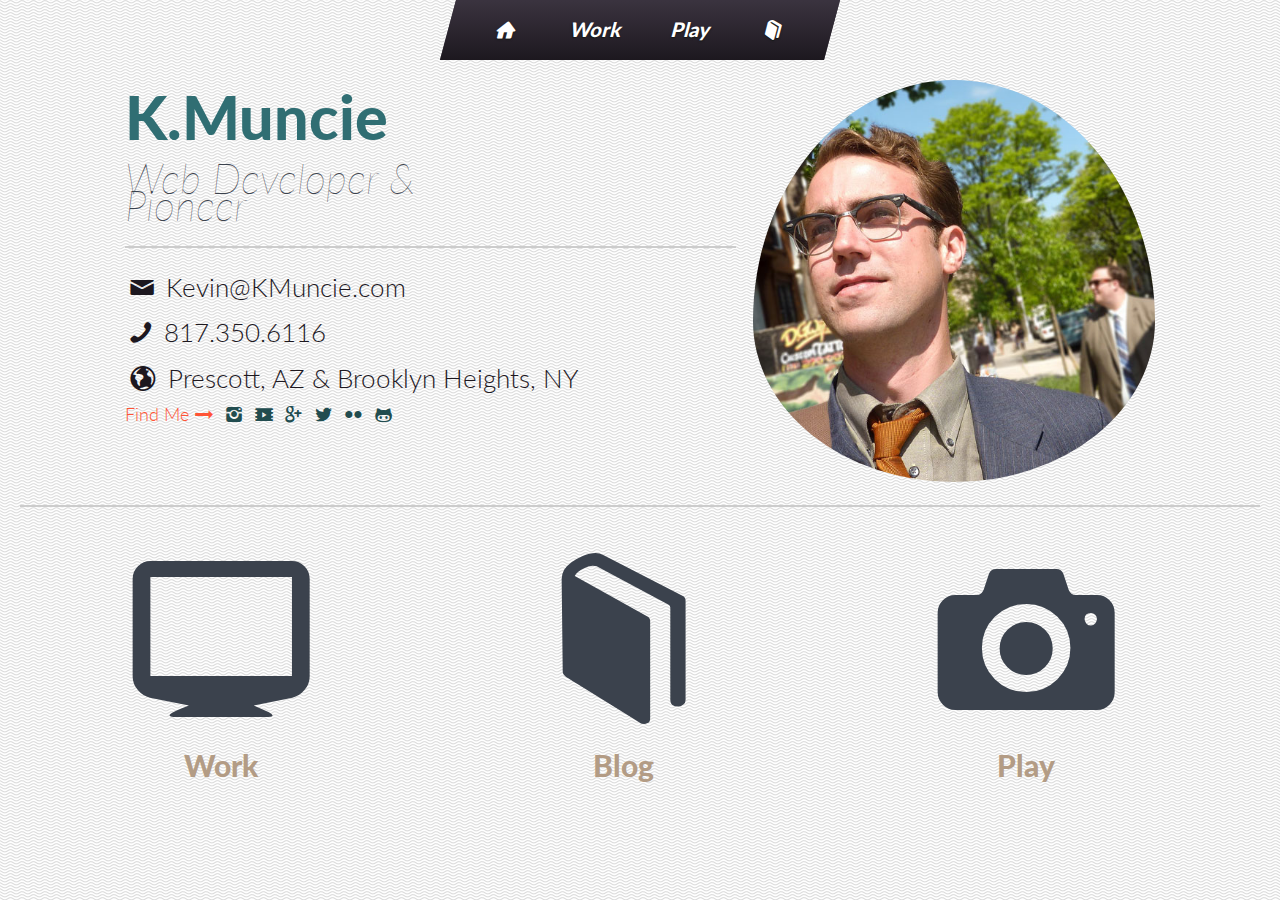
==== index.html @ b63c26c4 "Setting up repo" ====
<!doctype html>
<!-- paulirish.com/2008/conditional-stylesheets-vs-css-hacks-answer-neither/ -->
<!--[if lt IE 7]> <html class="no-js ie6 oldie" lang="en"> <![endif]-->
<!--[if IE 7]>    <html class="no-js ie7 oldie" lang="en"> <![endif]-->
<!--[if IE 8]>    <html class="no-js ie8 oldie" lang="en"> <![endif]-->
<!--[if IE 9]>    <html class="no-js ie9" lang="en"> <![endif]-->
<!-- Consider adding an manifest.appcache: h5bp.com/d/Offline -->
<!--[if gt IE 9]><!--> <html class="no-js" lang="en" itemscope itemtype="http://schema.org/Product"> <!--<![endif]-->
<head>
  <meta charset="UTF-8">

  <!-- Use the .htaccess and remove these lines to avoid edge case issues.
       More info: h5bp.com/b/378 -->
  <meta http-equiv="X-UA-Compatible" content="IE=edge,chrome=1">

  <title>Kevin Muncie - Design + Build</title>
  <meta name="description" content="Kevin Muncie's web development work, a blog, and photography" />
  <meta name="keywords" content="Kevin Muncie, K.Muncie, web development, photography, blog" />
  <meta name="author" content="humans.txt">

  <link rel="shortcut icon" href="favicon.png" type="image/x-icon" />

  <!-- Facebook Metadata /-->
  <meta property="og:description" content="Featuring my web development work, a blog, and photography"/>
  <meta property="og:title" content="Kevin Muncie - Personal Website"/>

  <!-- Google+ Metadata /-->
  <meta itemprop="name" content="Kevin Muncie's Personal Website">
  <meta itemprop="description" content="Featuring my web development work, a blog, and photography">

  <meta name="viewport" content="width=device-width, initial-scale=1.0, maximum-scale=1">

  <link rel="stylesheet" href="css/gumby.css">

  <script src="js/libs/modernizr-2.6.2.min.js"></script>
</head>

<body>
<div class="navbar row">
  <!-- Toggle for mobile navigation, targeting the <ul> -->
  <a class="toggle" gumby-trigger=".navbar > ul" href="#"><i class="icon-menu"></i></a>
  <ul class="twelve columns centered">
    <li>
      <a href="http://kmuncie.com" title="Home"><i class="icon-home"></i></a>
    </li>
    <li>
      <a href="http://kmuncie.com/work">Work</a>
    </li>
    <li>
      <a href="http://kmuncie.com/play">Play</a>
    </li>
    <li>
      <a href="http://kmuncie.com/blog/" title="Blog"><i class="icon-book"></i></a>
    </li>
  </ul>
</div>

  <div class="row">
    <div class="six columns push_one">
      <h1 class="heavy fittext">K.Muncie</h1>
      <div class="row">
        <div class="eight columns">
          <h2 class="light slant fittext">Web Developer &amp; Pioneer</h2>
        </div>
      </div>
      <hr>
      <div class="row">
        <div class="twelve columns">
          <ul>
            <li><h4><i class="icon-mail"></i> Kevin@KMuncie.com</h4></li>
            <li><h4><i class="icon-phone"></i> 817.350.6116</h4></li>
            <li><h4><i class="icon-globe"></i> Prescott, AZ &amp; Brooklyn Heights, NY</h4></li>
            <li><h5 class="grey"><span class="orange">Find Me</span><i class="icon-right-thin orange"></i><a href="#"><i class="icon-instagram"></i></a><a href="#"><i class="icon-video"></i></a><a href="#"><i class="icon-gplus"></i></a><a href="#"><i class="icon-twitter"></i></a><a href="#"><i class="icon-flickr"></i></a><a href="#"><i class="icon-github"></i></a></h5></li>
          </ul>
        </div>
      </div>
    </div>
    <div class="four columns">
      <img src="img/Kevin2012.jpg" class="egg">
    </div>
  </div>

<div class="row">
    <hr>
  <div class="four columns no-gutter">
  <a href="#">
    <h3 class="big-icon grey center hover"><i class="icon-monitor"></i></h3>
    <h3 class="center heavy taupe hover">Work</h3>
  </a>
  </div>
  <div class="four columns no-gutter">
  <a href="#">
    <h3 class="big-icon grey center hover"><i class="icon-book"></i></h3>
    <h3 class="center heavy taupe hover">Blog</h3>
  </a>
  </div>
  <div class="four columns no-gutter">
  <a href="#">
    <h3 class="big-icon grey center hover"><i class="icon-camera"></i></h3>
    <h3 class="center heavy taupe hover">Play</h3>
  </a>
  </div>
</div>

<!-- </br>
</br>
</br>
</br>
</br>
</br>
</br>
</br>
</br>
</br>
</br>

<a href="#">
<div class="full-width parallax" gumby-parallax="1" style="background-image:url('img/wedding.jpg');background-position:center;">
  <div class="row">
    <div class="six columns">
      <h2>Braden and Rachel's Wedding</h2>
    </div>
  </div>
</div>
</a>

<a href="#">
<div class="full-width parallax" gumby-parallax="1" style="background-image:url('img/bssb.jpg');background-position:center;">
  <div class="row">
    <div class="six push_six columns">
      <h2>Bible School for Single Brothers</h2>
    </div>
  </div>
</div>
</a>

</br>
</br>
</br>
</br>
</br>
</br>
</br>
</br>
</br>
</br>
</br>
</br> -->



  <!-- Grab Google CDN's jQuery, fall back to local if offline -->
  <!-- 2.0 for modern browsers, 1.10 for .oldie -->
  <script>
  var oldieCheck = Boolean(document.getElementsByTagName('html')[0].className.match(/\soldie\s/g));
  if(!oldieCheck) {
    document.write('<script src="//ajax.googleapis.com/ajax/libs/jquery/2.0.2/jquery.min.js"><\/script>');
  } else {
    document.write('<script src="//ajax.googleapis.com/ajax/libs/jquery/1.10.1/jquery.min.js"><\/script>');
  }
  </script>
  <script>
  if(!window.jQuery) {
    if(!oldieCheck) {
      document.write('<script src="js/libs/jquery-2.0.2.min.js"><\/script>');
    } else {
      document.write('<script src="js/libs/jquery-1.10.1.min.js"><\/script>');
    }
  }
  </script>

  <!-- // <script src="js/libs/gumby.js"></script> -->
  <script src="js/libs/ui/gumby.navbar.js"></script>
  <script src="js/libs/ui/gumby.parallax.js"></script>

<!--   // <script src="js/libs/ui/gumby.retina.js"></script>
  // <script src="js/libs/ui/gumby.fixed.js"></script>
  // <script src="js/libs/ui/gumby.skiplink.js"></script>
  // <script src="js/libs/ui/gumby.toggleswitch.js"></script>
  // <script src="js/libs/ui/gumby.checkbox.js"></script>
  // <script src="js/libs/ui/gumby.radiobtn.js"></script>
  // <script src="js/libs/ui/gumby.tabs.js"></script>
  // <script src="js/libs/ui/gumby.navbar.js"></script>
  // <script src="js/libs/ui/gumby.fittext.js"></script>
  // <script src="js/libs/ui/jquery.validation.js"></script>
  // <script src="js/libs/ui/gumby.parallax.js"></script>
  // <script src="js/libs/gumby.init.js"></script> -->

  <script src="js/libs/gumby.min.js"></script>
  <!-- // <script src="js/plugins.js"></script> -->
  <!-- // <script src="js/main.js"></script> -->

  <!-- Change UA-XXXXX-X to be your site's ID -->
  <!--<script>
  window._gaq = [['_setAccount','UAXXXXXXXX1'],['_trackPageview'],['_trackPageLoadTime']];
  Modernizr.load({
    load: ('https:' == location.protocol ? '//ssl' : '//www') + '.google-analytics.com/ga.js'
  });
  </script>-->

  <!-- Prompt IE 6 users to install Chrome Frame. Remove this if you want to support IE 6.
     chromium.org/developers/how-tos/chrome-frame-getting-started -->
  <!--[if lt IE 7 ]>
  <script src="//ajax.googleapis.com/ajax/libs/chrome-frame/1.0.3/CFInstall.min.js"></script>
  <script>window.attachEvent('onload',function(){CFInstall.check({mode:'overlay'})})</script>
  <![endif]-->

  <!-- Start of StatCounter Code for Default Guide -->
<script type="text/javascript">
var sc_project=9196381; 
var sc_invisible=1; 
var sc_security="fe138caf"; 
var scJsHost = (("https:" == document.location.protocol) ?
"https://secure." : "http://www.");
document.write("<sc"+"ript type='text/javascript' src='" +
scJsHost+
"statcounter.com/counter/counter.js'></"+"script>");
</script>
<noscript><div class="statcounter"><a title="click tracking"
href="http://statcounter.com/" target="_blank"><img
class="statcounter"
src="http://c.statcounter.com/9196381/0/fe138caf/1/"
alt="click tracking"></a></div></noscript>
<!-- End of StatCounter Code for Default Guide -->

  </body>
</html>
---- css/gumby.css ----
@import url(//fonts.googleapis.com/css?family=Lato:100,300,100italic,900);html,body,div,span,applet,object,iframe,h1,h2,h3,h4,h5,h6,p,blockquote,pre,a,abbr,acronym,address,big,cite,code,del,dfn,em,img,ins,kbd,q,s,samp,small,strike,strong,sub,sup,tt,var,b,u,i,center,dl,dt,dd,ol,ul,li,fieldset,form,label,legend,table,caption,tbody,tfoot,thead,tr,th,td,article,aside,canvas,details,embed,figure,figcaption,footer,header,hgroup,menu,nav,output,ruby,section,summary,time,mark,audio,video{margin:0;padding:0;border:0;font:inherit;font-size:100%;vertical-align:baseline}html{line-height:1}ol,ul{list-style:none}table{border-collapse:collapse;border-spacing:0}caption,th,td{text-align:left;font-weight:normal;vertical-align:middle}q,blockquote{quotes:none}q:before,q:after,blockquote:before,blockquote:after{content:"";content:none}a img{border:none}article,aside,details,figcaption,figure,footer,header,hgroup,menu,nav,section,summary{display:block}* html{font-size:100%}html{font-size:16px;line-height:1.625em}html *{-webkit-box-sizing:border-box;-moz-box-sizing:border-box;box-sizing:border-box}body{background:#fff;font-family:"Lato";font-weight:400;color:#555;position:relative;-webkit-font-smoothing:antialiased}@media only screen and (max-width: 767px){body{-webkit-text-size-adjust:none;-ms-text-size-adjust:none;width:100%;min-width:0}}html,body{height:100%}.ie9{font-family:"Lato"}.ie9 *{font-family:"Lato"}.hide{display:none}.hide.active,.show{display:block}.fixed{position:fixed}.fixed.pinned{position:absolute}@media only screen and (max-width: 768px){.fixed{position:relative !important;top:auto !important;left:auto !important}}.unfixed{position:relative !important;top:auto !important;left:auto !important}.text-center{text-align:center}.text-left{text-align:left}.text-right{text-align:right}@font-face{font-family:"entypo";font-style:normal;font-weight:400;src:url(../fonts/icons/entypo.eot);src:url("../fonts/icons/entypo.eot?#iefix") format("ie9-skip-eot"),url("../fonts/icons/entypo.woff") format("woff"),url("../fonts/icons/entypo.ttf") format("truetype"),url("../fonts/icons/entypo.svg") format("svg")}h1,h2,h3,h4,h5,h6{font-family:"Lato";font-weight:300;color:#306e73;text-rendering:optimizeLegibility;padding-top:0.273em;line-height:0.66788em;padding-bottom:0.273em}h1 a,h2 a,h3 a,h4 a,h5 a,h6 a{color:#214c4f}@media only screen and (max-width: 767px){h1,h2,h3,h4,h5,h6{word-wrap:break-word}}h1{font-size:68px;font-size:4.25rem}h1.xlarge{font-size:110px;font-size:6.875rem}h1.xxlarge{font-size:126px;font-size:7.875rem}h1.absurd{font-size:177px;font-size:11.0625rem}h2{font-size:42px;font-size:2.625rem}h3{font-size:30px;font-size:1.875rem}h4{font-size:26px;font-size:1.625rem}h5{font-size:18px;font-size:1.125rem}h6{font-size:16px;font-size:1rem}@media only screen and (max-width: 767px){h1{font-size:42px;font-size:2.625rem}h2{font-size:36px;font-size:2.25rem}}.subhead{color:#777;font-weight:normal;margin-bottom:20px}p{font-family:"Cardo";font-weight:400;font-size:16px;font-size:1rem;margin-bottom:13px;line-height:1.625em}p.lead{font-size:20px;font-size:1.25rem;margin-bottom:18px}@media only screen and (max-width: 768px){p{font-size:17.6px;font-size:1.1rem;line-height:1.625em}}a{color:#ff5335;text-decoration:none;outline:0;line-height:inherit}a:hover{color:#ff5335}ul,ol{margin-bottom:0.273em}ul{list-style:none outside}ol{list-style:decimal;margin-left:30px}ul.square,ul.circle,ul.disc{margin-left:25px}ul.square{list-style:square outside}ul.circle{list-style:circle outside}ul.disc{list-style:disc outside}ul ul{margin:4px 0 5px 25px}ol ol{margin:4px 0 5px 30px}li{padding-bottom:0.273em}ul.large li{line-height:21px}dl dt{font-weight:bold;font-size:16px;font-size:1rem}@media only screen and (max-width: 768px){ul,ol,dl,p{text-align:left}}em{font-style:italic;line-height:inherit}strong{font-weight:700;line-height:inherit}small{font-size:56.4%;line-height:inherit}h1 small,h2 small,h3 small,h4 small,h5 small{color:#777}blockquote{line-height:20px;color:#777;margin:0 0 18px;padding:9px 20px 0 19px;border-left:5px solid #ccc}blockquote p{line-height:20px;color:#777}blockquote cite{display:block;font-size:12px;font-size:1.2rem;color:#555}blockquote cite:before{content:"\2014 \0020"}blockquote cite a{color:#555}blockquote cite a:visited{color:#555}hr{border:1px solid #ccc;clear:both;margin:16px 0 18px;height:0}abbr,acronym{text-transform:uppercase;font-size:90%;color:#222;border-bottom:1px solid #ccc;cursor:help}abbr{text-transform:none}@media print{*{background:transparent !important;color:black !important;text-shadow:none !important;filter:none !important;-ms-filter:none !important}p a{color:#555 !important;text-decoration:underline}p a:visited{color:#555 !important;text-decoration:underline}p a[href]:after{content:" (" attr(href) ")"}abbr[title]:after{content:" (" attr(title) ")"}.ir a:after{content:""}a[href^="javascript:"]:after,a[href^="#"]:after{content:""}pre,blockquote{border:1px solid #999;page-break-inside:avoid}thead{display:table-header-group}tr,img{page-break-inside:avoid}@page{margin:0.5cm}p,h2,h3{orphans:3;widows:3}h2,h3{page-break-after:avoid}}.row{width:100%;max-width:1500px;min-width:320px;margin:0 auto}@media only screen and (max-width: 1520px){.row{padding:0 20px}}.row .row{min-width:0px}@media only screen and (max-width: 1520px){.row .row{padding:0}}.column,.columns{margin-left:1.33333%;float:left;min-height:1px;-webkit-box-sizing:border-box;-moz-box-sizing:border-box;box-sizing:border-box}.column:first-child,.columns:first-child,.alpha{margin-left:0px}.column.omega,.columns.omega{float:right}.row .one.column{width:7.11111%}.row .one.columns{width:7.11111%}.row .two.columns{width:15.55556%}.row .three.columns{width:24%}.row .four.columns{width:32.44444%}.row .five.columns{width:40.88889%}.row .six.columns{width:49.33333%}.row .seven.columns{width:57.77778%}.row .eight.columns{width:66.22222%}.row .nine.columns{width:74.66667%}.row .ten.columns{width:83.11111%}.row .eleven.columns{width:91.55556%}.row .twelve.columns{width:100%}.row .push_one{margin-left:9.77778%}.row .push_one:first-child{margin-left:8.44444%}.row .push_two{margin-left:18.22222%}.row .push_two:first-child{margin-left:16.88889%}.row .push_three{margin-left:26.66667%}.row .push_three:first-child{margin-left:25.33333%}.row .push_four{margin-left:35.11111%}.row .push_four:first-child{margin-left:33.77778%}.row .push_five{margin-left:43.55556%}.row .push_five:first-child{margin-left:42.22222%}.row .push_six{margin-left:52.0%}.row .push_six:first-child{margin-left:50.66667%}.row .push_seven{margin-left:60.44444%}.row .push_seven:first-child{margin-left:59.11111%}.row .push_eight{margin-left:68.88889%}.row .push_eight:first-child{margin-left:67.55556%}.row .push_nine{margin-left:77.33333%}.row .push_nine:first-child{margin-left:76%}.row .push_ten{margin-left:85.77778%}.row .push_ten:first-child{margin-left:84.44444%}.row .push_eleven{margin-left:94.22222%}.row .push_eleven:first-child{margin-left:92.88889%}.row .one.centered{margin-left:46.44444%}.row .two.centered{margin-left:42.22222%}.row .three.centered{margin-left:38%}.row .four.centered{margin-left:33.77778%}.row .five.centered{margin-left:29.55556%}.row .six.centered{margin-left:25.33333%}.row .seven.centered{margin-left:21.11111%}.row .eight.centered{margin-left:16.88889%}.row .nine.centered{margin-left:12.66667%}.row .ten.centered{margin-left:8.44444%}.row .eleven.centered{margin-left:4.22222%}.sixteen.colgrid .row .one.column{width:5%}.sixteen.colgrid .row .one.columns{width:5%}.sixteen.colgrid .row .two.columns{width:11.33333%}.sixteen.colgrid .row .three.columns{width:17.66667%}.sixteen.colgrid .row .four.columns{width:24%}.sixteen.colgrid .row .five.columns{width:30.33333%}.sixteen.colgrid .row .six.columns{width:36.66667%}.sixteen.colgrid .row .seven.columns{width:43%}.sixteen.colgrid .row .eight.columns{width:49.33333%}.sixteen.colgrid .row .nine.columns{width:55.66667%}.sixteen.colgrid .row .ten.columns{width:62%}.sixteen.colgrid .row .eleven.columns{width:68.33333%}.sixteen.colgrid .row .twelve.columns{width:74.66667%}.sixteen.colgrid .row .thirteen.columns{width:81%}.sixteen.colgrid .row .fourteen.columns{width:87.33333%}.sixteen.colgrid .row .fifteen.columns{width:93.66667%}.sixteen.colgrid .row .sixteen.columns{width:100%}.sixteen.colgrid .row .push_one{margin-left:7.66667%}.sixteen.colgrid .row .push_one:first-child{margin-left:6.33333%}.sixteen.colgrid .row .push_two{margin-left:14%}.sixteen.colgrid .row .push_two:first-child{margin-left:12.66667%}.sixteen.colgrid .row .push_three{margin-left:20.33333%}.sixteen.colgrid .row .push_three:first-child{margin-left:19%}.sixteen.colgrid .row .push_four{margin-left:26.66667%}.sixteen.colgrid .row .push_four:first-child{margin-left:25.33333%}.sixteen.colgrid .row .push_five{margin-left:33%}.sixteen.colgrid .row .push_five:first-child{margin-left:31.66667%}.sixteen.colgrid .row .push_six{margin-left:39.33333%}.sixteen.colgrid .row .push_six:first-child{margin-left:38.0%}.sixteen.colgrid .row .push_seven{margin-left:45.66667%}.sixteen.colgrid .row .push_seven:first-child{margin-left:44.33333%}.sixteen.colgrid .row .push_eight{margin-left:52%}.sixteen.colgrid .row .push_eight:first-child{margin-left:50.66667%}.sixteen.colgrid .row .push_nine{margin-left:58.33333%}.sixteen.colgrid .row .push_nine:first-child{margin-left:57.0%}.sixteen.colgrid .row .push_ten{margin-left:64.66667%}.sixteen.colgrid .row .push_ten:first-child{margin-left:63.33333%}.sixteen.colgrid .row .push_eleven{margin-left:71.0%}.sixteen.colgrid .row .push_eleven:first-child{margin-left:69.66667%}.sixteen.colgrid .row .push_twelve{margin-left:77.33333%}.sixteen.colgrid .row .push_twelve:first-child{margin-left:76%}.sixteen.colgrid .row .push_thirteen{margin-left:83.66667%}.sixteen.colgrid .row .push_thirteen:first-child{margin-left:82.33333%}.sixteen.colgrid .row .push_fourteen{margin-left:90.0%}.sixteen.colgrid .row .push_fourteen:first-child{margin-left:88.66667%}.sixteen.colgrid .row .push_fifteen{margin-left:96.33333%}.sixteen.colgrid .row .push_fifteen:first-child{margin-left:95%}.sixteen.colgrid .row .one.centered{margin-left:47.5%}.sixteen.colgrid .row .two.centered{margin-left:44.33333%}.sixteen.colgrid .row .three.centered{margin-left:41.16667%}.sixteen.colgrid .row .four.centered{margin-left:38%}.sixteen.colgrid .row .five.centered{margin-left:34.83333%}.sixteen.colgrid .row .six.centered{margin-left:31.66667%}.sixteen.colgrid .row .seven.centered{margin-left:28.5%}.sixteen.colgrid .row .eight.centered{margin-left:25.33333%}.sixteen.colgrid .row .nine.centered{margin-left:22.16667%}.sixteen.colgrid .row .ten.centered{margin-left:19%}.sixteen.colgrid .row .eleven.centered{margin-left:15.83333%}.sixteen.colgrid .row .twelve.centered{margin-left:12.66667%}.sixteen.colgrid .row .thirteen.centered{margin-left:9.5%}.sixteen.colgrid .row .fourteen.centered{margin-left:6.33333%}.sixteen.colgrid .row .fifteen.centered{margin-left:3.16667%}.pull_right{float:right}.pull_left{float:left}img,object,embed{max-width:100%;height:auto}img{-ms-interpolation-mode:bicubic}#map_canvas img,.map_canvas img{max-width:none !important}.tiles{display:block;overflow:hidden}.tiles>li{display:block;height:auto;float:left;padding-bottom:0}.tiles.two_up{margin-left:-4%}.tiles.two_up>li{margin-left:4%;width:46%}.tiles.three_up,.tiles.four_up{margin-left:-2%}.tiles.three_up>li{margin-left:2%;width:31.3%}.tiles.four_up>li{margin-left:2%;width:23%}.tiles.five_up{margin-left:-1.5%}.tiles.five_up>li{margin-left:1.5%;width:18.5%}.clearfix{*zoom:1}.clearfix:before,.clearfix:after{content:"";display:table}.clearfix:after{clear:both}.row{*zoom:1}.row:before,.row:after{content:"";display:table}.row:after{clear:both}.valign{display:table;width:100%}.valign>div{display:table-cell;vertical-align:middle}.valign ​>article{display:table-cell;vertical-align:middle}@media only screen and (max-width: 767px){body{-webkit-text-size-adjust:none;-ms-text-size-adjust:none;width:100%;min-width:0}.container{min-width:0;margin-left:0;margin-right:0}.row{width:100%;min-width:0;margin-left:0;margin-right:0}.row .row .column,.row .row .columns{padding:0}.row .centered{margin-left:0 !important}.column,.columns{width:auto !important;float:none;margin-left:0;margin-right:0}.column:last-child,.columns:last-child{margin-right:0;float:none}[class*="column"]+[class*="column"]:last-child{float:none}[class*="column"]:before{display:table}[class*="column"]:after{display:table;clear:both}[class^="push_"],[class*="push_"]{margin-left:0 !important}}.navbar{width:100%;min-height:60px;display:block;margin-bottom:20px;background:#4a4d50}@media only screen and (max-width: 767px){.navbar{position:relative;border:none}.navbar .column,.navbar .columns{min-height:0}}.navbar.fixed{top:0;left:0;z-index:99999}.navbar a.toggle{display:none}@media only screen and (max-width: 767px){.navbar a.toggle{top:18%;right:4%;width:46px;position:absolute;text-align:center;display:inline-block;color:#fff;background:#4a4d50;height:40px;line-height:38px;-webkit-border-radius:4px;-moz-border-radius:4px;-ms-border-radius:4px;-o-border-radius:4px;border-radius:4px;font-size:30px;font-size:1.875rem}.navbar a.toggle:hover{background:#565a5d}.navbar a.toggle:active,.navbar a.toggle.active{background:#3e4043}}.navbar .logo{display:inline-block;margin:0 1.33333% 0 0;padding:0;height:60px;line-height:58px}.navbar .logo a{display:block;padding:0 0 0 16px;overflow:hidden;height:60px;line-height:58px}.navbar .logo a img{max-height:95%}@media only screen and (max-width: 767px){.navbar .logo{float:left;display:inline}.navbar .logo a{padding:0}.navbar .logo a img{width:auto;height:auto;max-width:100%}}.navbar ul{display:table;vertical-align:middle;margin:0;float:none}@media only screen and (max-width: 767px){.navbar ul{position:absolute;display:block;width:100% !important;height:0;max-height:0;top:60px;left:0;overflow:hidden;text-align:center;background:#3e4043}.navbar ul.active{height:auto;max-height:600px;z-index:999999;-webkit-transition-duration:0.5s;-moz-transition-duration:0.5s;-o-transition-duration:0.5s;transition-duration:0.5s;-webkit-box-shadow:0 2px 2px #252728;-moz-box-shadow:0 2px 2px #252728;box-shadow:0 2px 2px #252728}}.navbar ul li{display:table-cell;text-align:center;padding-bottom:0;margin:0;height:60px;line-height:58px}@media only screen and (max-width: 767px){.navbar ul li{display:block;position:relative;min-height:50px;max-height:320px;height:auto;width:100%;border-right:0 !important;-webkit-box-shadow:none;-moz-box-shadow:none;box-shadow:none;-webkit-transition-duration:0.5s;-moz-transition-duration:0.5s;-o-transition-duration:0.5s;transition-duration:0.5s}}.navbar ul li>a{display:block;padding:0 16px;white-space:nowrap;color:#fff;text-shadow:0 1px 2px #191a1b,0 1px 0 #191a1b;height:60px;line-height:58px;font-size:16px;font-size:1rem}.navbar ul li>a i.icon-popup{position:absolute}.navbar ul li .btn{border-color:#000101 !important}.navbar ul li.field{margin-bottom:0 !important;margin-right:0}@media only screen and (max-width: 767px){.navbar ul li.field{padding:0 20px}}.navbar ul li.field input.search{background:#191a1b;border:none;color:#f2f2f2}.navbar ul li .dropdown{width:auto;min-width:0px;max-width:320px;height:0;position:absolute;background:#fafafa;overflow:hidden;z-index:999}@media only screen and (max-width: 767px){.navbar ul li .dropdown{width:100%;max-width:100%;position:relative;-webkit-box-shadow:none !important;-moz-box-shadow:none !important;box-shadow:none !important}.navbar ul li.active .dropdown{border-bottom:1px solid #313436}.navbar ul li.active .dropdown ul{position:relative;top:0;background:#36393b;min-height:50px;max-height:250px;height:auto;overflow:auto;-webkit-box-shadow:none !important;-moz-box-shadow:none !important;box-shadow:none !important}.navbar ul li.active .dropdown ul li{min-height:50px;border-bottom:#3e4043}.navbar ul li.active .dropdown ul li a{color:#fff;border-bottom:1px solid #313436}.navbar ul li.active .dropdown ul li a:hover{color:#ff5335}}@media only screen and (min-width: 768px) and (max-width: 1499px){.navbar>ul>li>.btn a{padding:0 10px 0 10px !important}.navbar ul>li .dropdown ul li.active .dropdown{left:-320px}}.ie7 .navbar>ul{width:auto}.ie7 .navbar,.ie7 .navbar>ul>li>a{display:block}.ie7 .navbar .logo,.ie7 .navbar ul,.ie7 .navbar ul li{float:left;display:inline-block}.ie7 .navbar .logo a{display:block;overflow:hidden}.ie7 .navbar>ul>li .field{display:block;padding:12px 18px 0;width:80%}.pretty.navbar{background-image:-webkit-gradient(linear, 50% 0%, 50% 100%, color-stop(0%, #7b8085), color-stop(100%, #313436));background-image:-webkit-linear-gradient(#7b8085,#313436);background-image:-moz-linear-gradient(#7b8085,#313436);background-image:-o-linear-gradient(#7b8085,#313436);background-image:linear-gradient(#7b8085,#313436);-webkit-box-shadow:inset 0 1px 1px #7b8085,0 1px 2px rgba(0,0,0,0.8) !important;-moz-box-shadow:inset 0 1px 1px #7b8085,0 1px 2px rgba(0,0,0,0.8) !important;box-shadow:inset 0 1px 1px #7b8085,0 1px 2px rgba(0,0,0,0.8) !important}@media only screen and (max-width: 767px){.pretty.navbar a.toggle{border:1px solid #3e4043;background-image:-webkit-gradient(linear, 50% 0%, 50% 100%, color-stop(0%, #7b8085), color-stop(100%, #4a4d50));background-image:-webkit-linear-gradient(#7b8085,#4a4d50);background-image:-moz-linear-gradient(#7b8085,#4a4d50);background-image:-o-linear-gradient(#7b8085,#4a4d50);background-image:linear-gradient(#7b8085,#4a4d50);-webkit-box-shadow:inset 0 1px 2px #888d91,inset 0 -1px 1px #565a5d,inset 1px 0 1px #565a5d,inset -1px 0 1px #565a5d,0 1px 1px #63676a;-moz-box-shadow:inset 0 1px 2px #888d91,inset 0 -1px 1px #565a5d,inset 1px 0 1px #565a5d,inset -1px 0 1px #565a5d,0 1px 1px #63676a;box-shadow:inset 0 1px 2px #888d91,inset 0 -1px 1px #565a5d,inset 1px 0 1px #565a5d,inset -1px 0 1px #565a5d,0 1px 1px #63676a}.pretty.navbar a.toggle i{text-shadow:0 1px 1px #191a1b}.pretty.navbar a.toggle:hover{background-image:-webkit-gradient(linear, 50% 0%, 50% 100%, color-stop(0%, #888d91), color-stop(100%, #565a5d));background-image:-webkit-linear-gradient(#888d91,#565a5d);background-image:-moz-linear-gradient(#888d91,#565a5d);background-image:-o-linear-gradient(#888d91,#565a5d);background-image:linear-gradient(#888d91,#565a5d)}.pretty.navbar a.toggle:active,.pretty.navbar a.toggle.active{background-image:-webkit-gradient(linear, 50% 0%, 50% 100%, color-stop(0%, #3e4043), color-stop(100%, #4a4d50));background-image:-webkit-linear-gradient(#3e4043,#4a4d50);background-image:-moz-linear-gradient(#3e4043,#4a4d50);background-image:-o-linear-gradient(#3e4043,#4a4d50);background-image:linear-gradient(#3e4043,#4a4d50);-webkit-box-shadow:0 1px 1px #63676a;-moz-box-shadow:0 1px 1px #63676a;box-shadow:0 1px 1px #63676a}}.pretty.navbar.row{-webkit-border-radius:4px;-moz-border-radius:4px;-ms-border-radius:4px;-o-border-radius:4px;border-radius:4px}@media only screen and (max-width: 767px){.pretty.navbar.row{-webkit-border-radius:0;-moz-border-radius:0;-ms-border-radius:0;-o-border-radius:0;border-radius:0}}.pretty.navbar ul li.field input.search{background-image:-webkit-gradient(linear, 50% 0%, 50% 100%, color-stop(0%, #191a1b), color-stop(100%, #4f5255));background-image:-webkit-linear-gradient(#191a1b,#4f5255);background-image:-moz-linear-gradient(#191a1b,#4f5255);background-image:-o-linear-gradient(#191a1b,#4f5255);background-image:linear-gradient(#191a1b,#4f5255);border:none;-webkit-box-shadow:0 1px 2px #888d91 !important;-moz-box-shadow:0 1px 2px #888d91 !important;box-shadow:0 1px 2px #888d91 !important}.pretty.navbar>ul>li:first-child,.pretty.navbar .pretty.navbar>ul>li:first-child a:hover{-webkit-box-shadow:none;-moz-box-shadow:none;box-shadow:none}.navbar li .dropdown ul{margin:0;display:block}.navbar li .dropdown ul>li{position:relative;display:block;width:100%;float:left;text-align:left;height:auto;-webkit-border-radius:none;-moz-border-radius:none;-ms-border-radius:none;-o-border-radius:none;border-radius:none}@media only screen and (min-width: 768px) and (max-width: 1499px){.navbar li .dropdown ul>li{max-width:320px;word-wrap:break-word}}.navbar li .dropdown ul>li a{display:block;padding:0 20px;color:#ff5335;border-bottom:1px solid #ccc;text-shadow:none;height:51px;line-height:49px}@media only screen and (max-width: 767px){.navbar li .dropdown ul>li a{padding:0 20px}}.navbar li .dropdown ul>li .dropdown{display:none;background:#fff}.navbar li .dropdown ul li:first-child a{-webkit-border-radius:0;-moz-border-radius:0;-ms-border-radius:0;-o-border-radius:0;border-radius:0}.gumby-no-touch .navbar ul li:hover>a,.gumby-touch .navbar ul li.active>a{position:relative;background:#868d92;z-index:1000}.gumby-no-touch .navbar ul li:hover .dropdown,.gumby-touch .navbar ul li.active .dropdown{min-height:50px;max-height:561px;overflow:visible;height:auto;width:100%;padding:0;border-top:1px solid #3e4043;-webkit-box-shadow:0px 3px 4px rgba(0,0,0,0.3);-moz-box-shadow:0px 3px 4px rgba(0,0,0,0.3);box-shadow:0px 3px 4px rgba(0,0,0,0.3)}.gumby-no-touch .navbar ul li:hover .dropdown ul{position:relative;top:0;min-height:50px;max-height:250px;height:auto;-webkit-box-shadow:none !important;-moz-box-shadow:none !important;box-shadow:none !important;-webkit-transition-duration:0.5s;-moz-transition-duration:0.5s;-o-transition-duration:0.5s;transition-duration:0.5s;min-height:50px;max-height:250px;height:auto;-webkit-box-shadow:none !important;-moz-box-shadow:none !important;box-shadow:none !important;-webkit-transition-duration:0.5s;-moz-transition-duration:0.5s;-o-transition-duration:0.5s;transition-duration:0.5s}.gumby-no-touch .navbar ul li:hover .dropdown ul li{min-height:50px}@media only screen and (max-width: 767px){.gumby-no-touch .navbar ul li:hover .dropdown ul{overflow:auto;background:#36393b}.gumby-no-touch .navbar ul li:hover .dropdown ul li{border-bottom:#3e4043}.gumby-no-touch .navbar ul li:hover .dropdown ul li a{color:#fff;border-bottom:1px solid #313436}.gumby-no-touch .navbar ul li:hover .dropdown ul li a:hover{color:#ff5335}}.gumby-no-touch .navbar ul li:hover .dropdown ul li{min-height:50px}.gumby-no-touch .navbar li .dropdown ul>li:hover .dropdown,.gumby-touch .navbar li .dropdown ul>li.active .dropdown{border-top:none;display:block;position:absolute;z-index:9999;left:100%;top:0px;margin-top:0}@media only screen and (max-width: 767px){.gumby-no-touch .navbar li .dropdown ul>li:hover .dropdown,.gumby-touch .navbar li .dropdown ul>li.active .dropdown{position:relative;left:0}.gumby-no-touch .navbar li .dropdown ul>li:hover .dropdown ul,.gumby-touch .navbar li .dropdown ul>li.active .dropdown ul{background:#252728 !important}}.gumby-no-touch .navbar li .dropdown ul li a:hover{background:#f2f2f2}.gumby-touch .navbar a:hover{color:#fff !important}.subnav{display:block;width:auto;overflow:hidden;margin:0 0 18px 0;padding-top:4px}.subnav li,.subnav dt,.subnav dd{float:left;display:inline;margin-left:9px;margin-bottom:4px}.subnav li:first-child,.subnav dt:first-child,.subnav dd:first-child{margin-left:0}.subnav dt{color:#999;font-weight:normal}.subnav li a,.subnav dd a{color:#05390a;font-size:15px;text-decoration:none;-webkit-border-radius:4px;-moz-border-radius:4px;-ms-border-radius:4px;-o-border-radius:4px;border-radius:4px}.subnav li.active a,.subnav dd.active a{background:#5dbb73;padding:5px 9px;text-shadow:0 1px 1px #77d58e}.btn,.skiplink{display:inline-block;width:auto;background:#f2f2f2;-webkit-appearance:none;font-family:"Lato";font-weight:600;padding:0 !important;text-align:center}.btn>a,.btn input,.btn button,.skiplink>a,.skiplink input,.skiplink button{display:block;padding:0 18px;color:#fff;height:100%}.btn input,.btn button,.skiplink input,.skiplink button{background:none;border:none;width:100%;font-size:100%;cursor:pointer;font-weight:400;-webkit-appearance:none;-moz-appearance:none;appearance:none}.btn.xlarge,.skiplink.xlarge{font-size:30px;font-size:1.875rem;height:66px;line-height:64px}.btn.xlarge a,.skiplink.xlarge a{position:relative;padding:0 30px}.btn.xlarge.icon-left a,.skiplink.xlarge.icon-left a{padding-left:66px}.btn.xlarge.icon-left a:before,.skiplink.xlarge.icon-left a:before{left:20px}.btn.xlarge.icon-right a,.skiplink.xlarge.icon-right a{padding-right:66px}.btn.xlarge.icon-right a:after,.skiplink.xlarge.icon-right a:after{right:20px}.btn.large,.skiplink.large{font-size:26px;font-size:1.625rem;height:58px;line-height:56px}.btn.large a,.skiplink.large a{position:relative;padding:0 26px}.btn.large.icon-left a,.skiplink.large.icon-left a{padding-left:58px}.btn.large.icon-left a:before,.skiplink.large.icon-left a:before{left:17.33333px}.btn.large.icon-right a,.skiplink.large.icon-right a{padding-right:58px}.btn.large.icon-right a:after,.skiplink.large.icon-right a:after{right:17.33333px}.btn.medium,.skiplink.medium{font-size:16px;font-size:1rem;height:36px;line-height:34px}.btn.medium a,.skiplink.medium a{position:relative;padding:0 16px}.btn.medium.icon-left a,.skiplink.medium.icon-left a{padding-left:36px}.btn.medium.icon-left a:before,.skiplink.medium.icon-left a:before{left:10.66667px}.btn.medium.icon-right a,.skiplink.medium.icon-right a{padding-right:36px}.btn.medium.icon-right a:after,.skiplink.medium.icon-right a:after{right:10.66667px}.btn.medium a,.skiplink.medium a{padding:0 18px}.btn.small,.skiplink.small{font-size:10px;font-size:0.625rem;height:23px;line-height:21px}.btn.small a,.skiplink.small a{position:relative;padding:0 10px}.btn.small.icon-left a,.skiplink.small.icon-left a{padding-left:23px}.btn.small.icon-left a:before,.skiplink.small.icon-left a:before{left:6.66667px}.btn.small.icon-right a,.skiplink.small.icon-right a{padding-right:23px}.btn.small.icon-right a:after,.skiplink.small.icon-right a:after{right:6.66667px}.btn.small a,.skiplink.small a{padding:0 10px}.btn.oval,.skiplink.oval{-webkit-border-radius:1000px;-moz-border-radius:1000px;-ms-border-radius:1000px;-o-border-radius:1000px;border-radius:1000px}.btn.pill-left,.skiplink.pill-left{-webkit-border-radius:500px 0 0 500px;-moz-border-radius:500px 0 0 500px;-ms-border-radius:500px 0 0 500px;-o-border-radius:500px 0 0 500px;border-radius:500px 0 0 500px}.btn.pill-right,.skiplink.pill-right{-webkit-border-radius:0 500px 500px 0;-moz-border-radius:0 500px 500px 0;-ms-border-radius:0 500px 500px 0;-o-border-radius:0 500px 500px 0;border-radius:0 500px 500px 0}.btn.primary,.skiplink.primary{background:#3085d6;border:1px solid #3085d6}.btn.primary:hover,.skiplink.primary:hover{background:#5b9ede}.btn.primary:active,.skiplink.primary:active{background:#236bb0}.btn.secondary,.skiplink.secondary{background:#42a35a;border:1px solid #42a35a}.btn.secondary:hover,.skiplink.secondary:hover{background:#5bbd73}.btn.secondary:active,.skiplink.secondary:active{background:#337f46}.btn.default,.skiplink.default{background:#f2f2f2;border:1px solid #f2f2f2;color:#555;border:1px solid #f2f2f2}.btn.default:hover,.skiplink.default:hover{background:#fff}.btn.default:active,.skiplink.default:active{background:#d8d8d8}.btn.default:hover,.skiplink.default:hover{border:1px solid #e5e5e5}.btn.default a,.btn.default input,.btn.default button,.skiplink.default a,.skiplink.default input,.skiplink.default button{color:#555}.btn.info,.skiplink.info{background:#4a4d50;border:1px solid #4a4d50}.btn.info:hover,.skiplink.info:hover{background:#63676a}.btn.info:active,.skiplink.info:active{background:#313436}.btn.danger,.skiplink.danger{background:#ca3838;border:1px solid #ca3838}.btn.danger:hover,.skiplink.danger:hover{background:#d56060}.btn.danger:active,.skiplink.danger:active{background:#a32c2c}.btn.warning,.skiplink.warning{background:#f6b83f;border:1px solid #f6b83f;color:#644405}.btn.warning:hover,.skiplink.warning:hover{background:#f8ca70}.btn.warning:active,.skiplink.warning:active{background:#f4a60e}.btn.warning a,.btn.warning input,.btn.warning button,.skiplink.warning a,.skiplink.warning input,.skiplink.warning button{color:#644405}.btn.success,.skiplink.success{background:#58c026;border:1px solid #58c026}.btn.success:hover,.skiplink.success:hover{background:#72d940}.btn.success:active,.skiplink.success:active{background:#44951e}.btn.metro,.metro .btn,.metro .skiplink,.btn.metro:hover,.skiplink.metro:hover,.btn.metro:active,.skiplink.metro:active,.skiplink.metro{-webkit-border-radius:0;-moz-border-radius:0;-ms-border-radius:0;-o-border-radius:0;border-radius:0}.btn.metro.rounded,.metro .rounded.btn,.metro .rounded.skiplink,.rounded.skiplink.metro:hover,.rounded.skiplink.metro:active,.skiplink.metro.rounded{-webkit-border-radius:4px;-moz-border-radius:4px;-ms-border-radius:4px;-o-border-radius:4px;border-radius:4px}.btn.pretty,.pretty .btn,.pretty .skiplink,.btn.pretty:hover,.skiplink.pretty:hover,.btn.pretty:active,.skiplink.pretty:active,.skiplink.pretty{-webkit-border-radius:4px;-moz-border-radius:4px;-ms-border-radius:4px;-o-border-radius:4px;border-radius:4px}.btn.pretty.squared,.pretty .squared.btn,.pretty .squared.skiplink,.squared.skiplink.pretty:hover,.squared.skiplink.pretty:active,.skiplink.pretty.squared{-webkit-border-radius:0;-moz-border-radius:0;-ms-border-radius:0;-o-border-radius:0;border-radius:0}.btn.pretty.primary,.pretty .primary.btn,.pretty .primary.skiplink,.primary.skiplink.pretty:hover,.primary.skiplink.pretty:active,.skiplink.pretty.primary{background-image:-webkit-gradient(linear, 50% 0%, 50% 100%, color-stop(0%, #85b7e7), color-stop(100%, #2a85dc));background-image:-webkit-linear-gradient(#85b7e7,#2a85dc);background-image:-moz-linear-gradient(#85b7e7,#2a85dc);background-image:-o-linear-gradient(#85b7e7,#2a85dc);background-image:linear-gradient(#85b7e7,#2a85dc);-webkit-box-shadow:inset 0 0 3px #f0f6fc;-moz-box-shadow:inset 0 0 3px #f0f6fc;box-shadow:inset 0 0 3px #f0f6fc;border:1px solid #1f5e9b}.pretty .primary.btn:hover,.pretty .primary.skiplink:hover,.primary.btn.pretty:hover,.primary.skiplink.pretty:hover,.skiplink.pretty.primary:hover{background-image:-webkit-gradient(linear, 50% 0%, 50% 100%, color-stop(0%, #a2d4fc), color-stop(100%, #54b2fe));background-image:-webkit-linear-gradient(#a2d4fc,#54b2fe);background-image:-moz-linear-gradient(#a2d4fc,#54b2fe);background-image:-o-linear-gradient(#a2d4fc,#54b2fe);background-image:linear-gradient(#a2d4fc,#54b2fe);-webkit-box-shadow:inset 0 0 3px #fff;-moz-box-shadow:inset 0 0 3px #fff;box-shadow:inset 0 0 3px #fff;border:1px solid #0e90f8}.pretty .primary.btn:active,.pretty .primary.skiplink:active,.primary.btn.pretty:active,.primary.skiplink.pretty:active,.skiplink.pretty.primary:active{background-image:-webkit-gradient(linear, 50% 0%, 50% 100%, color-stop(0%, #2a85dc), color-stop(100%, #85b7e7));background-image:-webkit-linear-gradient(#2a85dc,#85b7e7);background-image:-moz-linear-gradient(#2a85dc,#85b7e7);background-image:-o-linear-gradient(#2a85dc,#85b7e7);background-image:linear-gradient(#2a85dc,#85b7e7);-webkit-box-shadow:inset 0 0 3px #fff;-moz-box-shadow:inset 0 0 3px #fff;box-shadow:inset 0 0 3px #fff}.btn.pretty.primary a,.pretty .primary.btn a,.pretty .primary.skiplink a,.primary.skiplink.pretty:hover a,.primary.skiplink.pretty:active a,.btn.pretty.primary input,.pretty .primary.btn input,.pretty .primary.skiplink input,.primary.skiplink.pretty:hover input,.primary.skiplink.pretty:active input,.btn.pretty.primary button,.pretty .primary.btn button,.pretty .primary.skiplink button,.primary.skiplink.pretty:hover button,.primary.skiplink.pretty:active button,.skiplink.pretty.primary a,.skiplink.pretty.primary input,.skiplink.pretty.primary button{text-shadow:0 1px 1px #1a5186}.btn.pretty.secondary,.pretty .secondary.btn,.pretty .secondary.skiplink,.secondary.skiplink.pretty:hover,.secondary.skiplink.pretty:active,.skiplink.pretty.secondary{background-image:-webkit-gradient(linear, 50% 0%, 50% 100%, color-stop(0%, #80cb92), color-stop(100%, #3ca957));background-image:-webkit-linear-gradient(#80cb92,#3ca957);background-image:-moz-linear-gradient(#80cb92,#3ca957);background-image:-o-linear-gradient(#80cb92,#3ca957);background-image:linear-gradient(#80cb92,#3ca957);-webkit-box-shadow:inset 0 0 3px #daf0e0;-moz-box-shadow:inset 0 0 3px #daf0e0;box-shadow:inset 0 0 3px #daf0e0;border:1px solid #2c6d3c}.pretty .secondary.btn:hover,.pretty .secondary.skiplink:hover,.secondary.btn.pretty:hover,.secondary.skiplink.pretty:hover,.skiplink.pretty.secondary:hover{background-image:-webkit-gradient(linear, 50% 0%, 50% 100%, color-stop(0%, #a1d3ad), color-stop(100%, #68c07d));background-image:-webkit-linear-gradient(#a1d3ad,#68c07d);background-image:-moz-linear-gradient(#a1d3ad,#68c07d);background-image:-o-linear-gradient(#a1d3ad,#68c07d);background-image:linear-gradient(#a1d3ad,#68c07d);-webkit-box-shadow:inset 0 0 3px #f8fcf9;-moz-box-shadow:inset 0 0 3px #f8fcf9;box-shadow:inset 0 0 3px #f8fcf9;border:1px solid #469659}.pretty .secondary.btn:active,.pretty .secondary.skiplink:active,.secondary.btn.pretty:active,.secondary.skiplink.pretty:active,.skiplink.pretty.secondary:active{background-image:-webkit-gradient(linear, 50% 0%, 50% 100%, color-stop(0%, #3ca957), color-stop(100%, #80cb92));background-image:-webkit-linear-gradient(#3ca957,#80cb92);background-image:-moz-linear-gradient(#3ca957,#80cb92);background-image:-o-linear-gradient(#3ca957,#80cb92);background-image:linear-gradient(#3ca957,#80cb92);-webkit-box-shadow:inset 0 0 3px #ecf8ef;-moz-box-shadow:inset 0 0 3px #ecf8ef;box-shadow:inset 0 0 3px #ecf8ef}.btn.pretty.secondary a,.pretty .secondary.btn a,.pretty .secondary.skiplink a,.secondary.skiplink.pretty:hover a,.secondary.skiplink.pretty:active a,.btn.pretty.secondary input,.pretty .secondary.btn input,.pretty .secondary.skiplink input,.secondary.skiplink.pretty:hover input,.secondary.skiplink.pretty:active input,.btn.pretty.secondary button,.pretty .secondary.btn button,.pretty .secondary.skiplink button,.secondary.skiplink.pretty:hover button,.secondary.skiplink.pretty:active button,.skiplink.pretty.secondary a,.skiplink.pretty.secondary input,.skiplink.pretty.secondary button{text-shadow:0 1px 1px #255a32}.btn.pretty.default,.pretty .default.btn,.pretty .default.skiplink,.default.skiplink.pretty:hover,.default.skiplink.pretty:active,.skiplink.pretty.default{background-image:-webkit-gradient(linear, 50% 0%, 50% 100%, color-stop(0%, #ffffff), color-stop(100%, #f3f1f1));background-image:-webkit-linear-gradient(#ffffff,#f3f1f1);background-image:-moz-linear-gradient(#ffffff,#f3f1f1);background-image:-o-linear-gradient(#ffffff,#f3f1f1);background-image:linear-gradient(#ffffff,#f3f1f1);-webkit-box-shadow:inset 0 0 3px #fff;-moz-box-shadow:inset 0 0 3px #fff;box-shadow:inset 0 0 3px #fff;border:1px solid #ccc}.pretty .default.btn:hover,.pretty .default.skiplink:hover,.default.btn.pretty:hover,.default.skiplink.pretty:hover,.skiplink.pretty.default:hover{background-image:-webkit-gradient(linear, 50% 0%, 50% 100%, color-stop(0%, #ffffff), color-stop(100%, #ffffff));background-image:-webkit-linear-gradient(#ffffff,#ffffff);background-image:-moz-linear-gradient(#ffffff,#ffffff);background-image:-o-linear-gradient(#ffffff,#ffffff);background-image:linear-gradient(#ffffff,#ffffff);-webkit-box-shadow:inset 0 0 3px #fff;-moz-box-shadow:inset 0 0 3px #fff;box-shadow:inset 0 0 3px #fff;border:1px solid #d9d9d9}.pretty .default.btn:active,.pretty .default.skiplink:active,.default.btn.pretty:active,.default.skiplink.pretty:active,.skiplink.pretty.default:active{background-image:-webkit-gradient(linear, 50% 0%, 50% 100%, color-stop(0%, #f3f1f1), color-stop(100%, #ffffff));background-image:-webkit-linear-gradient(#f3f1f1,#ffffff);background-image:-moz-linear-gradient(#f3f1f1,#ffffff);background-image:-o-linear-gradient(#f3f1f1,#ffffff);background-image:linear-gradient(#f3f1f1,#ffffff);-webkit-box-shadow:inset 0 0 3px #fff;-moz-box-shadow:inset 0 0 3px #fff;box-shadow:inset 0 0 3px #fff}.btn.pretty.default a,.pretty .default.btn a,.pretty .default.skiplink a,.default.skiplink.pretty:hover a,.default.skiplink.pretty:active a,.btn.pretty.default input,.pretty .default.btn input,.pretty .default.skiplink input,.default.skiplink.pretty:hover input,.default.skiplink.pretty:active input,.btn.pretty.default button,.pretty .default.btn button,.pretty .default.skiplink button,.default.skiplink.pretty:hover button,.default.skiplink.pretty:active button,.skiplink.pretty.default a,.skiplink.pretty.default input,.skiplink.pretty.default button{text-shadow:0 1px 1px #fff}.btn.pretty.info,.pretty .info.btn,.pretty .info.skiplink,.info.skiplink.pretty:hover,.info.skiplink.pretty:active,.skiplink.pretty.info{background-image:-webkit-gradient(linear, 50% 0%, 50% 100%, color-stop(0%, #7b8085), color-stop(100%, #464d54));background-image:-webkit-linear-gradient(#7b8085,#464d54);background-image:-moz-linear-gradient(#7b8085,#464d54);background-image:-o-linear-gradient(#7b8085,#464d54);background-image:linear-gradient(#7b8085,#464d54);-webkit-box-shadow:inset 0 0 3px #bdc0c2;-moz-box-shadow:inset 0 0 3px #bdc0c2;box-shadow:inset 0 0 3px #bdc0c2;border:1px solid #252728}.pretty .info.btn:hover,.pretty .info.skiplink:hover,.info.btn.pretty:hover,.info.skiplink.pretty:hover,.skiplink.pretty.info:hover{background-image:-webkit-gradient(linear, 50% 0%, 50% 100%, color-stop(0%, #aeb3b6), color-stop(100%, #808e98));background-image:-webkit-linear-gradient(#aeb3b6,#808e98);background-image:-moz-linear-gradient(#aeb3b6,#808e98);background-image:-o-linear-gradient(#aeb3b6,#808e98);background-image:linear-gradient(#aeb3b6,#808e98);-webkit-box-shadow:inset 0 0 3px #f1f2f3;-moz-box-shadow:inset 0 0 3px #f1f2f3;box-shadow:inset 0 0 3px #f1f2f3;border:1px solid #60676b}.pretty .info.btn:active,.pretty .info.skiplink:active,.info.btn.pretty:active,.info.skiplink.pretty:active,.skiplink.pretty.info:active{background-image:-webkit-gradient(linear, 50% 0%, 50% 100%, color-stop(0%, #464d54), color-stop(100%, #7b8085));background-image:-webkit-linear-gradient(#464d54,#7b8085);background-image:-moz-linear-gradient(#464d54,#7b8085);background-image:-o-linear-gradient(#464d54,#7b8085);background-image:linear-gradient(#464d54,#7b8085);-webkit-box-shadow:inset 0 0 3px #cbcdce;-moz-box-shadow:inset 0 0 3px #cbcdce;box-shadow:inset 0 0 3px #cbcdce}.btn.pretty.info a,.pretty .info.btn a,.pretty .info.skiplink a,.info.skiplink.pretty:hover a,.info.skiplink.pretty:active a,.btn.pretty.info input,.pretty .info.btn input,.pretty .info.skiplink input,.info.skiplink.pretty:hover input,.info.skiplink.pretty:active input,.btn.pretty.info button,.pretty .info.btn button,.pretty .info.skiplink button,.info.skiplink.pretty:hover button,.info.skiplink.pretty:active button,.skiplink.pretty.info a,.skiplink.pretty.info input,.skiplink.pretty.info button{text-shadow:0 1px 1px #191a1b}.btn.pretty.danger,.pretty .danger.btn,.pretty .danger.skiplink,.danger.skiplink.pretty:hover,.danger.skiplink.pretty:active,.skiplink.pretty.danger{background-image:-webkit-gradient(linear, 50% 0%, 50% 100%, color-stop(0%, #df8989), color-stop(100%, #d03232));background-image:-webkit-linear-gradient(#df8989,#d03232);background-image:-moz-linear-gradient(#df8989,#d03232);background-image:-o-linear-gradient(#df8989,#d03232);background-image:linear-gradient(#df8989,#d03232);-webkit-box-shadow:inset 0 0 3px #faeded;-moz-box-shadow:inset 0 0 3px #faeded;box-shadow:inset 0 0 3px #faeded;border:1px solid #8f2626}.pretty .danger.btn:hover,.pretty .danger.skiplink:hover,.danger.btn.pretty:hover,.danger.skiplink.pretty:hover,.skiplink.pretty.danger:hover{background-image:-webkit-gradient(linear, 50% 0%, 50% 100%, color-stop(0%, #f79696), color-stop(100%, #f64a4a));background-image:-webkit-linear-gradient(#f79696,#f64a4a);background-image:-moz-linear-gradient(#f79696,#f64a4a);background-image:-o-linear-gradient(#f79696,#f64a4a);background-image:linear-gradient(#f79696,#f64a4a);-webkit-box-shadow:inset 0 0 3px #fff;-moz-box-shadow:inset 0 0 3px #fff;box-shadow:inset 0 0 3px #fff;border:1px solid #e21212}.pretty .danger.btn:active,.pretty .danger.skiplink:active,.danger.btn.pretty:active,.danger.skiplink.pretty:active,.skiplink.pretty.danger:active{background-image:-webkit-gradient(linear, 50% 0%, 50% 100%, color-stop(0%, #d03232), color-stop(100%, #df8989));background-image:-webkit-linear-gradient(#d03232,#df8989);background-image:-moz-linear-gradient(#d03232,#df8989);background-image:-o-linear-gradient(#d03232,#df8989);background-image:linear-gradient(#d03232,#df8989);-webkit-box-shadow:inset 0 0 3px #fff;-moz-box-shadow:inset 0 0 3px #fff;box-shadow:inset 0 0 3px #fff}.btn.pretty.danger a,.pretty .danger.btn a,.pretty .danger.skiplink a,.danger.skiplink.pretty:hover a,.danger.skiplink.pretty:active a,.btn.pretty.danger input,.pretty .danger.btn input,.pretty .danger.skiplink input,.danger.skiplink.pretty:hover input,.danger.skiplink.pretty:active input,.btn.pretty.danger button,.pretty .danger.btn button,.pretty .danger.skiplink button,.danger.skiplink.pretty:hover button,.danger.skiplink.pretty:active button,.skiplink.pretty.danger a,.skiplink.pretty.danger input,.skiplink.pretty.danger button{text-shadow:0 1px 1px #7b2121}.btn.pretty.warning,.pretty .warning.btn,.pretty .warning.skiplink,.warning.skiplink.pretty:hover,.warning.skiplink.pretty:active,.skiplink.pretty.warning{background-image:-webkit-gradient(linear, 50% 0%, 50% 100%, color-stop(0%, #fbdca0), color-stop(100%, #fbba3a));background-image:-webkit-linear-gradient(#fbdca0,#fbba3a);background-image:-moz-linear-gradient(#fbdca0,#fbba3a);background-image:-o-linear-gradient(#fbdca0,#fbba3a);background-image:linear-gradient(#fbdca0,#fbba3a);-webkit-box-shadow:inset 0 0 3px #fff;-moz-box-shadow:inset 0 0 3px #fff;box-shadow:inset 0 0 3px #fff;border:1px solid #de960a;color:#644405}.pretty .warning.btn:hover,.pretty .warning.skiplink:hover,.warning.btn.pretty:hover,.warning.skiplink.pretty:hover,.skiplink.pretty.warning:hover{background-image:-webkit-gradient(linear, 50% 0%, 50% 100%, color-stop(0%, #feecca), color-stop(100%, #ffd37d));background-image:-webkit-linear-gradient(#feecca,#ffd37d);background-image:-moz-linear-gradient(#feecca,#ffd37d);background-image:-o-linear-gradient(#feecca,#ffd37d);background-image:linear-gradient(#feecca,#ffd37d);-webkit-box-shadow:inset 0 0 3px #fff;-moz-box-shadow:inset 0 0 3px #fff;box-shadow:inset 0 0 3px #fff;border:1px solid #fcb834}.pretty .warning.btn:active,.pretty .warning.skiplink:active,.warning.btn.pretty:active,.warning.skiplink.pretty:active,.skiplink.pretty.warning:active{background-image:-webkit-gradient(linear, 50% 0%, 50% 100%, color-stop(0%, #fbba3a), color-stop(100%, #fbdca0));background-image:-webkit-linear-gradient(#fbba3a,#fbdca0);background-image:-moz-linear-gradient(#fbba3a,#fbdca0);background-image:-o-linear-gradient(#fbba3a,#fbdca0);background-image:linear-gradient(#fbba3a,#fbdca0);-webkit-box-shadow:inset 0 0 3px #fff;-moz-box-shadow:inset 0 0 3px #fff;box-shadow:inset 0 0 3px #fff}.btn.pretty.warning a,.pretty .warning.btn a,.pretty .warning.skiplink a,.warning.skiplink.pretty:hover a,.warning.skiplink.pretty:active a,.btn.pretty.warning input,.pretty .warning.btn input,.pretty .warning.skiplink input,.warning.skiplink.pretty:hover input,.warning.skiplink.pretty:active input,.btn.pretty.warning button,.pretty .warning.btn button,.pretty .warning.skiplink button,.warning.skiplink.pretty:hover button,.warning.skiplink.pretty:active button,.skiplink.pretty.warning a,.skiplink.pretty.warning input,.skiplink.pretty.warning button{text-shadow:0 1px 1px #fbdca0}.btn.pretty.success,.pretty .success.btn,.pretty .success.skiplink,.success.skiplink.pretty:hover,.success.skiplink.pretty:active,.skiplink.pretty.success{background-image:-webkit-gradient(linear, 50% 0%, 50% 100%, color-stop(0%, #91e26a), color-stop(100%, #56c620));background-image:-webkit-linear-gradient(#91e26a,#56c620);background-image:-moz-linear-gradient(#91e26a,#56c620);background-image:-o-linear-gradient(#91e26a,#56c620);background-image:linear-gradient(#91e26a,#56c620);-webkit-box-shadow:inset 0 0 3px #e0f7d5;-moz-box-shadow:inset 0 0 3px #e0f7d5;box-shadow:inset 0 0 3px #e0f7d5;border:1px solid #3b8019}.pretty .success.btn:hover,.pretty .success.skiplink:hover,.success.btn.pretty:hover,.success.skiplink.pretty:hover,.skiplink.pretty.success:hover{background-image:-webkit-gradient(linear, 50% 0%, 50% 100%, color-stop(0%, #96e570), color-stop(100%, #64df29));background-image:-webkit-linear-gradient(#96e570,#64df29);background-image:-moz-linear-gradient(#96e570,#64df29);background-image:-o-linear-gradient(#96e570,#64df29);background-image:linear-gradient(#96e570,#64df29);-webkit-box-shadow:inset 0 0 3px #e5f9db;-moz-box-shadow:inset 0 0 3px #e5f9db;box-shadow:inset 0 0 3px #e5f9db;border:1px solid #479f1d}.pretty .success.btn:active,.pretty .success.skiplink:active,.success.btn.pretty:active,.success.skiplink.pretty:active,.skiplink.pretty.success:active{background-image:-webkit-gradient(linear, 50% 0%, 50% 100%, color-stop(0%, #56c620), color-stop(100%, #91e26a));background-image:-webkit-linear-gradient(#56c620,#91e26a);background-image:-moz-linear-gradient(#56c620,#91e26a);background-image:-o-linear-gradient(#56c620,#91e26a);background-image:linear-gradient(#56c620,#91e26a);-webkit-box-shadow:inset 0 0 3px #f0fbea;-moz-box-shadow:inset 0 0 3px #f0fbea;box-shadow:inset 0 0 3px #f0fbea}.btn.pretty.success a,.pretty .success.btn a,.pretty .success.skiplink a,.success.skiplink.pretty:hover a,.success.skiplink.pretty:active a,.btn.pretty.success input,.pretty .success.btn input,.pretty .success.skiplink input,.success.skiplink.pretty:hover input,.success.skiplink.pretty:active input,.btn.pretty.success button,.pretty .success.btn button,.pretty .success.skiplink button,.success.skiplink.pretty:hover button,.success.skiplink.pretty:active button,.skiplink.pretty.success a,.skiplink.pretty.success input,.skiplink.pretty.success button{text-shadow:0 1px 1px #316b15}[class^="icon-"] a:before,[class*=" icon-"] a:before,[class^="icon-"] a:after,[class*=" icon-"] a:after,i[class^="icon-"],i[class*=" icon-"]{font-family:"entypo";position:absolute;text-decoration:none;zoom:1}i[class^="icon-"],i[class*=" icon-"]{display:inline-block;position:static;min-width:20px;margin:0 5px;text-align:center}.icon-note.icon-left a:before,.icon-note.icon-right a:after{content:"\266a";height:inherit}i.icon-note:before{content:"\266a";height:inherit}.icon-note-beamed.icon-left a:before,.icon-note-beamed.icon-right a:after{content:"\266b";height:inherit}i.icon-note-beamed:before{content:"\266b";height:inherit}.icon-music.icon-left a:before,.icon-music.icon-right a:after{content:"🎵";height:inherit}i.icon-music:before{content:"🎵";height:inherit}.icon-search.icon-left a:before,.icon-search.icon-right a:after{content:"🔍";height:inherit}i.icon-search:before{content:"🔍";height:inherit}.icon-flashlight.icon-left a:before,.icon-flashlight.icon-right a:after{content:"🔦";height:inherit}i.icon-flashlight:before{content:"🔦";height:inherit}.icon-mail.icon-left a:before,.icon-mail.icon-right a:after{content:"\2709";height:inherit}i.icon-mail:before{content:"\2709";height:inherit}.icon-heart.icon-left a:before,.icon-heart.icon-right a:after{content:"\2665";height:inherit}i.icon-heart:before{content:"\2665";height:inherit}.icon-heart-empty.icon-left a:before,.icon-heart-empty.icon-right a:after{content:"\2661";height:inherit}i.icon-heart-empty:before{content:"\2661";height:inherit}.icon-star.icon-left a:before,.icon-star.icon-right a:after{content:"\2605";height:inherit}i.icon-star:before{content:"\2605";height:inherit}.icon-star-empty.icon-left a:before,.icon-star-empty.icon-right a:after{content:"\2606";height:inherit}i.icon-star-empty:before{content:"\2606";height:inherit}.icon-user.icon-left a:before,.icon-user.icon-right a:after{content:"👤";height:inherit}i.icon-user:before{content:"👤";height:inherit}.icon-users.icon-left a:before,.icon-users.icon-right a:after{content:"👥";height:inherit}i.icon-users:before{content:"👥";height:inherit}.icon-user-add.icon-left a:before,.icon-user-add.icon-right a:after{content:"\e700";height:inherit}i.icon-user-add:before{content:"\e700";height:inherit}.icon-video.icon-left a:before,.icon-video.icon-right a:after{content:"🎬";height:inherit}i.icon-video:before{content:"🎬";height:inherit}.icon-picture.icon-left a:before,.icon-picture.icon-right a:after{content:"🌄";height:inherit}i.icon-picture:before{content:"🌄";height:inherit}.icon-camera.icon-left a:before,.icon-camera.icon-right a:after{content:"📷";height:inherit}i.icon-camera:before{content:"📷";height:inherit}.icon-layout.icon-left a:before,.icon-layout.icon-right a:after{content:"\268f";height:inherit}i.icon-layout:before{content:"\268f";height:inherit}.icon-menu.icon-left a:before,.icon-menu.icon-right a:after{content:"\2630";height:inherit}i.icon-menu:before{content:"\2630";height:inherit}.icon-check.icon-left a:before,.icon-check.icon-right a:after{content:"\2713";height:inherit}i.icon-check:before{content:"\2713";height:inherit}.icon-cancel.icon-left a:before,.icon-cancel.icon-right a:after{content:"\2715";height:inherit}i.icon-cancel:before{content:"\2715";height:inherit}.icon-cancel-circled.icon-left a:before,.icon-cancel-circled.icon-right a:after{content:"\2716";height:inherit}i.icon-cancel-circled:before{content:"\2716";height:inherit}.icon-cancel-squared.icon-left a:before,.icon-cancel-squared.icon-right a:after{content:"\274e";height:inherit}i.icon-cancel-squared:before{content:"\274e";height:inherit}.icon-plus.icon-left a:before,.icon-plus.icon-right a:after{content:"\2b";height:inherit}i.icon-plus:before{content:"\2b";height:inherit}.icon-plus-circled.icon-left a:before,.icon-plus-circled.icon-right a:after{content:"\2795";height:inherit}i.icon-plus-circled:before{content:"\2795";height:inherit}.icon-plus-squared.icon-left a:before,.icon-plus-squared.icon-right a:after{content:"\229e";height:inherit}i.icon-plus-squared:before{content:"\229e";height:inherit}.icon-minus.icon-left a:before,.icon-minus.icon-right a:after{content:"\2d";height:inherit}i.icon-minus:before{content:"\2d";height:inherit}.icon-minus-circled.icon-left a:before,.icon-minus-circled.icon-right a:after{content:"\2796";height:inherit}i.icon-minus-circled:before{content:"\2796";height:inherit}.icon-minus-squared.icon-left a:before,.icon-minus-squared.icon-right a:after{content:"\229f";height:inherit}i.icon-minus-squared:before{content:"\229f";height:inherit}.icon-help.icon-left a:before,.icon-help.icon-right a:after{content:"\2753";height:inherit}i.icon-help:before{content:"\2753";height:inherit}.icon-help-circled.icon-left a:before,.icon-help-circled.icon-right a:after{content:"\e704";height:inherit}i.icon-help-circled:before{content:"\e704";height:inherit}.icon-info.icon-left a:before,.icon-info.icon-right a:after{content:"\2139";height:inherit}i.icon-info:before{content:"\2139";height:inherit}.icon-info-circled.icon-left a:before,.icon-info-circled.icon-right a:after{content:"\e705";height:inherit}i.icon-info-circled:before{content:"\e705";height:inherit}.icon-back.icon-left a:before,.icon-back.icon-right a:after{content:"🔙";height:inherit}i.icon-back:before{content:"🔙";height:inherit}.icon-home.icon-left a:before,.icon-home.icon-right a:after{content:"\2302";height:inherit}i.icon-home:before{content:"\2302";height:inherit}.icon-link.icon-left a:before,.icon-link.icon-right a:after{content:"🔗";height:inherit}i.icon-link:before{content:"🔗";height:inherit}.icon-attach.icon-left a:before,.icon-attach.icon-right a:after{content:"📎";height:inherit}i.icon-attach:before{content:"📎";height:inherit}.icon-lock.icon-left a:before,.icon-lock.icon-right a:after{content:"🔒";height:inherit}i.icon-lock:before{content:"🔒";height:inherit}.icon-lock-open.icon-left a:before,.icon-lock-open.icon-right a:after{content:"🔓";height:inherit}i.icon-lock-open:before{content:"🔓";height:inherit}.icon-eye.icon-left a:before,.icon-eye.icon-right a:after{content:"\e70a";height:inherit}i.icon-eye:before{content:"\e70a";height:inherit}.icon-tag.icon-left a:before,.icon-tag.icon-right a:after{content:"\e70c";height:inherit}i.icon-tag:before{content:"\e70c";height:inherit}.icon-bookmark.icon-left a:before,.icon-bookmark.icon-right a:after{content:"🔖";height:inherit}i.icon-bookmark:before{content:"🔖";height:inherit}.icon-bookmarks.icon-left a:before,.icon-bookmarks.icon-right a:after{content:"📑";height:inherit}i.icon-bookmarks:before{content:"📑";height:inherit}.icon-flag.icon-left a:before,.icon-flag.icon-right a:after{content:"\2691";height:inherit}i.icon-flag:before{content:"\2691";height:inherit}.icon-thumbs-up.icon-left a:before,.icon-thumbs-up.icon-right a:after{content:"👍";height:inherit}i.icon-thumbs-up:before{content:"👍";height:inherit}.icon-thumbs-down.icon-left a:before,.icon-thumbs-down.icon-right a:after{content:"👎";height:inherit}i.icon-thumbs-down:before{content:"👎";height:inherit}.icon-download.icon-left a:before,.icon-download.icon-right a:after{content:"📥";height:inherit}i.icon-download:before{content:"📥";height:inherit}.icon-upload.icon-left a:before,.icon-upload.icon-right a:after{content:"📤";height:inherit}i.icon-upload:before{content:"📤";height:inherit}.icon-upload-cloud.icon-left a:before,.icon-upload-cloud.icon-right a:after{content:"\e711";height:inherit}i.icon-upload-cloud:before{content:"\e711";height:inherit}.icon-reply.icon-left a:before,.icon-reply.icon-right a:after{content:"\e712";height:inherit}i.icon-reply:before{content:"\e712";height:inherit}.icon-reply-all.icon-left a:before,.icon-reply-all.icon-right a:after{content:"\e713";height:inherit}i.icon-reply-all:before{content:"\e713";height:inherit}.icon-forward.icon-left a:before,.icon-forward.icon-right a:after{content:"\27a6";height:inherit}i.icon-forward:before{content:"\27a6";height:inherit}.icon-quote.icon-left a:before,.icon-quote.icon-right a:after{content:"\275e";height:inherit}i.icon-quote:before{content:"\275e";height:inherit}.icon-code.icon-left a:before,.icon-code.icon-right a:after{content:"\e714";height:inherit}i.icon-code:before{content:"\e714";height:inherit}.icon-export.icon-left a:before,.icon-export.icon-right a:after{content:"\e715";height:inherit}i.icon-export:before{content:"\e715";height:inherit}.icon-pencil.icon-left a:before,.icon-pencil.icon-right a:after{content:"\270e";height:inherit}i.icon-pencil:before{content:"\270e";height:inherit}.icon-feather.icon-left a:before,.icon-feather.icon-right a:after{content:"\2712";height:inherit}i.icon-feather:before{content:"\2712";height:inherit}.icon-print.icon-left a:before,.icon-print.icon-right a:after{content:"\e716";height:inherit}i.icon-print:before{content:"\e716";height:inherit}.icon-retweet.icon-left a:before,.icon-retweet.icon-right a:after{content:"\e717";height:inherit}i.icon-retweet:before{content:"\e717";height:inherit}.icon-keyboard.icon-left a:before,.icon-keyboard.icon-right a:after{content:"\2328";height:inherit}i.icon-keyboard:before{content:"\2328";height:inherit}.icon-comment.icon-left a:before,.icon-comment.icon-right a:after{content:"\e718";height:inherit}i.icon-comment:before{content:"\e718";height:inherit}.icon-chat.icon-left a:before,.icon-chat.icon-right a:after{content:"\e720";height:inherit}i.icon-chat:before{content:"\e720";height:inherit}.icon-bell.icon-left a:before,.icon-bell.icon-right a:after{content:"🔔";height:inherit}i.icon-bell:before{content:"🔔";height:inherit}.icon-attention.icon-left a:before,.icon-attention.icon-right a:after{content:"\26a0";height:inherit}i.icon-attention:before{content:"\26a0";height:inherit}.icon-alert.icon-left a:before,.icon-alert.icon-right a:after{content:"💥";height:inherit}i.icon-alert:before{content:"💥";height:inherit}.icon-vcard.icon-left a:before,.icon-vcard.icon-right a:after{content:"\e722";height:inherit}i.icon-vcard:before{content:"\e722";height:inherit}.icon-address.icon-left a:before,.icon-address.icon-right a:after{content:"\e723";height:inherit}i.icon-address:before{content:"\e723";height:inherit}.icon-location.icon-left a:before,.icon-location.icon-right a:after{content:"\e724";height:inherit}i.icon-location:before{content:"\e724";height:inherit}.icon-map.icon-left a:before,.icon-map.icon-right a:after{content:"\e727";height:inherit}i.icon-map:before{content:"\e727";height:inherit}.icon-direction.icon-left a:before,.icon-direction.icon-right a:after{content:"\27a2";height:inherit}i.icon-direction:before{content:"\27a2";height:inherit}.icon-compass.icon-left a:before,.icon-compass.icon-right a:after{content:"\e728";height:inherit}i.icon-compass:before{content:"\e728";height:inherit}.icon-cup.icon-left a:before,.icon-cup.icon-right a:after{content:"\2615";height:inherit}i.icon-cup:before{content:"\2615";height:inherit}.icon-trash.icon-left a:before,.icon-trash.icon-right a:after{content:"\e729";height:inherit}i.icon-trash:before{content:"\e729";height:inherit}.icon-doc.icon-left a:before,.icon-doc.icon-right a:after{content:"\e730";height:inherit}i.icon-doc:before{content:"\e730";height:inherit}.icon-docs.icon-left a:before,.icon-docs.icon-right a:after{content:"\e736";height:inherit}i.icon-docs:before{content:"\e736";height:inherit}.icon-doc-landscape.icon-left a:before,.icon-doc-landscape.icon-right a:after{content:"\e737";height:inherit}i.icon-doc-landscape:before{content:"\e737";height:inherit}.icon-doc-text.icon-left a:before,.icon-doc-text.icon-right a:after{content:"📄";height:inherit}i.icon-doc-text:before{content:"📄";height:inherit}.icon-doc-text-inv.icon-left a:before,.icon-doc-text-inv.icon-right a:after{content:"\e731";height:inherit}i.icon-doc-text-inv:before{content:"\e731";height:inherit}.icon-newspaper.icon-left a:before,.icon-newspaper.icon-right a:after{content:"📰";height:inherit}i.icon-newspaper:before{content:"📰";height:inherit}.icon-book-open.icon-left a:before,.icon-book-open.icon-right a:after{content:"📖";height:inherit}i.icon-book-open:before{content:"📖";height:inherit}.icon-book.icon-left a:before,.icon-book.icon-right a:after{content:"📕";height:inherit}i.icon-book:before{content:"📕";height:inherit}.icon-folder.icon-left a:before,.icon-folder.icon-right a:after{content:"📁";height:inherit}i.icon-folder:before{content:"📁";height:inherit}.icon-archive.icon-left a:before,.icon-archive.icon-right a:after{content:"\e738";height:inherit}i.icon-archive:before{content:"\e738";height:inherit}.icon-box.icon-left a:before,.icon-box.icon-right a:after{content:"📦";height:inherit}i.icon-box:before{content:"📦";height:inherit}.icon-rss.icon-left a:before,.icon-rss.icon-right a:after{content:"\e73a";height:inherit}i.icon-rss:before{content:"\e73a";height:inherit}.icon-phone.icon-left a:before,.icon-phone.icon-right a:after{content:"📞";height:inherit}i.icon-phone:before{content:"📞";height:inherit}.icon-cog.icon-left a:before,.icon-cog.icon-right a:after{content:"\2699";height:inherit}i.icon-cog:before{content:"\2699";height:inherit}.icon-tools.icon-left a:before,.icon-tools.icon-right a:after{content:"\2692";height:inherit}i.icon-tools:before{content:"\2692";height:inherit}.icon-share.icon-left a:before,.icon-share.icon-right a:after{content:"\e73c";height:inherit}i.icon-share:before{content:"\e73c";height:inherit}.icon-shareable.icon-left a:before,.icon-shareable.icon-right a:after{content:"\e73e";height:inherit}i.icon-shareable:before{content:"\e73e";height:inherit}.icon-basket.icon-left a:before,.icon-basket.icon-right a:after{content:"\e73d";height:inherit}i.icon-basket:before{content:"\e73d";height:inherit}.icon-bag.icon-left a:before,.icon-bag.icon-right a:after{content:"👜";height:inherit}i.icon-bag:before{content:"👜";height:inherit}.icon-calendar.icon-left a:before,.icon-calendar.icon-right a:after{content:"📅";height:inherit}i.icon-calendar:before{content:"📅";height:inherit}.icon-login.icon-left a:before,.icon-login.icon-right a:after{content:"\e740";height:inherit}i.icon-login:before{content:"\e740";height:inherit}.icon-logout.icon-left a:before,.icon-logout.icon-right a:after{content:"\e741";height:inherit}i.icon-logout:before{content:"\e741";height:inherit}.icon-mic.icon-left a:before,.icon-mic.icon-right a:after{content:"🎤";height:inherit}i.icon-mic:before{content:"🎤";height:inherit}.icon-mute.icon-left a:before,.icon-mute.icon-right a:after{content:"🔇";height:inherit}i.icon-mute:before{content:"🔇";height:inherit}.icon-sound.icon-left a:before,.icon-sound.icon-right a:after{content:"🔊";height:inherit}i.icon-sound:before{content:"🔊";height:inherit}.icon-volume.icon-left a:before,.icon-volume.icon-right a:after{content:"\e742";height:inherit}i.icon-volume:before{content:"\e742";height:inherit}.icon-clock.icon-left a:before,.icon-clock.icon-right a:after{content:"🕔";height:inherit}i.icon-clock:before{content:"🕔";height:inherit}.icon-hourglass.icon-left a:before,.icon-hourglass.icon-right a:after{content:"\23f3";height:inherit}i.icon-hourglass:before{content:"\23f3";height:inherit}.icon-lamp.icon-left a:before,.icon-lamp.icon-right a:after{content:"💡";height:inherit}i.icon-lamp:before{content:"💡";height:inherit}.icon-light-down.icon-left a:before,.icon-light-down.icon-right a:after{content:"🔅";height:inherit}i.icon-light-down:before{content:"🔅";height:inherit}.icon-light-up.icon-left a:before,.icon-light-up.icon-right a:after{content:"🔆";height:inherit}i.icon-light-up:before{content:"🔆";height:inherit}.icon-adjust.icon-left a:before,.icon-adjust.icon-right a:after{content:"\25d1";height:inherit}i.icon-adjust:before{content:"\25d1";height:inherit}.icon-block.icon-left a:before,.icon-block.icon-right a:after{content:"🚫";height:inherit}i.icon-block:before{content:"🚫";height:inherit}.icon-resize-full.icon-left a:before,.icon-resize-full.icon-right a:after{content:"\e744";height:inherit}i.icon-resize-full:before{content:"\e744";height:inherit}.icon-resize-small.icon-left a:before,.icon-resize-small.icon-right a:after{content:"\e746";height:inherit}i.icon-resize-small:before{content:"\e746";height:inherit}.icon-popup.icon-left a:before,.icon-popup.icon-right a:after{content:"\e74c";height:inherit}i.icon-popup:before{content:"\e74c";height:inherit}.icon-publish.icon-left a:before,.icon-publish.icon-right a:after{content:"\e74d";height:inherit}i.icon-publish:before{content:"\e74d";height:inherit}.icon-window.icon-left a:before,.icon-window.icon-right a:after{content:"\e74e";height:inherit}i.icon-window:before{content:"\e74e";height:inherit}.icon-arrow-combo.icon-left a:before,.icon-arrow-combo.icon-right a:after{content:"\e74f";height:inherit}i.icon-arrow-combo:before{content:"\e74f";height:inherit}.icon-down-circled.icon-left a:before,.icon-down-circled.icon-right a:after{content:"\e758";height:inherit}i.icon-down-circled:before{content:"\e758";height:inherit}.icon-left-circled.icon-left a:before,.icon-left-circled.icon-right a:after{content:"\e759";height:inherit}i.icon-left-circled:before{content:"\e759";height:inherit}.icon-right-circled.icon-left a:before,.icon-right-circled.icon-right a:after{content:"\e75a";height:inherit}i.icon-right-circled:before{content:"\e75a";height:inherit}.icon-up-circled.icon-left a:before,.icon-up-circled.icon-right a:after{content:"\e75b";height:inherit}i.icon-up-circled:before{content:"\e75b";height:inherit}.icon-down-open.icon-left a:before,.icon-down-open.icon-right a:after{content:"\e75c";height:inherit}i.icon-down-open:before{content:"\e75c";height:inherit}.icon-left-open.icon-left a:before,.icon-left-open.icon-right a:after{content:"\e75d";height:inherit}i.icon-left-open:before{content:"\e75d";height:inherit}.icon-right-open.icon-left a:before,.icon-right-open.icon-right a:after{content:"\e75e";height:inherit}i.icon-right-open:before{content:"\e75e";height:inherit}.icon-up-open.icon-left a:before,.icon-up-open.icon-right a:after{content:"\e75f";height:inherit}i.icon-up-open:before{content:"\e75f";height:inherit}.icon-down-open-mini.icon-left a:before,.icon-down-open-mini.icon-right a:after{content:"\e760";height:inherit}i.icon-down-open-mini:before{content:"\e760";height:inherit}.icon-left-open-mini.icon-left a:before,.icon-left-open-mini.icon-right a:after{content:"\e761";height:inherit}i.icon-left-open-mini:before{content:"\e761";height:inherit}.icon-right-open-mini.icon-left a:before,.icon-right-open-mini.icon-right a:after{content:"\e762";height:inherit}i.icon-right-open-mini:before{content:"\e762";height:inherit}.icon-up-open-mini.icon-left a:before,.icon-up-open-mini.icon-right a:after{content:"\e763";height:inherit}i.icon-up-open-mini:before{content:"\e763";height:inherit}.icon-down-open-big.icon-left a:before,.icon-down-open-big.icon-right a:after{content:"\e764";height:inherit}i.icon-down-open-big:before{content:"\e764";height:inherit}.icon-left-open-big.icon-left a:before,.icon-left-open-big.icon-right a:after{content:"\e765";height:inherit}i.icon-left-open-big:before{content:"\e765";height:inherit}.icon-right-open-big.icon-left a:before,.icon-right-open-big.icon-right a:after{content:"\e766";height:inherit}i.icon-right-open-big:before{content:"\e766";height:inherit}.icon-up-open-big.icon-left a:before,.icon-up-open-big.icon-right a:after{content:"\e767";height:inherit}i.icon-up-open-big:before{content:"\e767";height:inherit}.icon-down.icon-left a:before,.icon-down.icon-right a:after{content:"\2b07";height:inherit}i.icon-down:before{content:"\2b07";height:inherit}.icon-arrow-left.icon-left a:before,.icon-arrow-left.icon-right a:after{content:"\2b05";height:inherit}i.icon-arrow-left:before{content:"\2b05";height:inherit}.icon-arrow-right.icon-left a:before,.icon-arrow-right.icon-right a:after{content:"\27a1";height:inherit}i.icon-arrow-right:before{content:"\27a1";height:inherit}.icon-up.icon-left a:before,.icon-up.icon-right a:after{content:"\2b06";height:inherit}i.icon-up:before{content:"\2b06";height:inherit}.icon-down-dir.icon-left a:before,.icon-down-dir.icon-right a:after{content:"\25be";height:inherit}i.icon-down-dir:before{content:"\25be";height:inherit}.icon-left-dir.icon-left a:before,.icon-left-dir.icon-right a:after{content:"\25c2";height:inherit}i.icon-left-dir:before{content:"\25c2";height:inherit}.icon-right-dir.icon-left a:before,.icon-right-dir.icon-right a:after{content:"\25b8";height:inherit}i.icon-right-dir:before{content:"\25b8";height:inherit}.icon-up-dir.icon-left a:before,.icon-up-dir.icon-right a:after{content:"\25b4";height:inherit}i.icon-up-dir:before{content:"\25b4";height:inherit}.icon-down-bold.icon-left a:before,.icon-down-bold.icon-right a:after{content:"\e4b0";height:inherit}i.icon-down-bold:before{content:"\e4b0";height:inherit}.icon-left-bold.icon-left a:before,.icon-left-bold.icon-right a:after{content:"\e4ad";height:inherit}i.icon-left-bold:before{content:"\e4ad";height:inherit}.icon-right-bold.icon-left a:before,.icon-right-bold.icon-right a:after{content:"\e4ae";height:inherit}i.icon-right-bold:before{content:"\e4ae";height:inherit}.icon-up-bold.icon-left a:before,.icon-up-bold.icon-right a:after{content:"\e4af";height:inherit}i.icon-up-bold:before{content:"\e4af";height:inherit}.icon-down-thin.icon-left a:before,.icon-down-thin.icon-right a:after{content:"\2193";height:inherit}i.icon-down-thin:before{content:"\2193";height:inherit}.icon-left-thin.icon-left a:before,.icon-left-thin.icon-right a:after{content:"\2190";height:inherit}i.icon-left-thin:before{content:"\2190";height:inherit}.icon-right-thin.icon-left a:before,.icon-right-thin.icon-right a:after{content:"\2192";height:inherit}i.icon-right-thin:before{content:"\2192";height:inherit}.icon-up-thin.icon-left a:before,.icon-up-thin.icon-right a:after{content:"\2191";height:inherit}i.icon-up-thin:before{content:"\2191";height:inherit}.icon-ccw.icon-left a:before,.icon-ccw.icon-right a:after{content:"\27f2";height:inherit}i.icon-ccw:before{content:"\27f2";height:inherit}.icon-cw.icon-left a:before,.icon-cw.icon-right a:after{content:"\27f3";height:inherit}i.icon-cw:before{content:"\27f3";height:inherit}.icon-arrows-ccw.icon-left a:before,.icon-arrows-ccw.icon-right a:after{content:"🔄";height:inherit}i.icon-arrows-ccw:before{content:"🔄";height:inherit}.icon-level-down.icon-left a:before,.icon-level-down.icon-right a:after{content:"\21b3";height:inherit}i.icon-level-down:before{content:"\21b3";height:inherit}.icon-level-up.icon-left a:before,.icon-level-up.icon-right a:after{content:"\21b0";height:inherit}i.icon-level-up:before{content:"\21b0";height:inherit}.icon-shuffle.icon-left a:before,.icon-shuffle.icon-right a:after{content:"🔀";height:inherit}i.icon-shuffle:before{content:"🔀";height:inherit}.icon-loop.icon-left a:before,.icon-loop.icon-right a:after{content:"🔁";height:inherit}i.icon-loop:before{content:"🔁";height:inherit}.icon-switch.icon-left a:before,.icon-switch.icon-right a:after{content:"\21c6";height:inherit}i.icon-switch:before{content:"\21c6";height:inherit}.icon-play.icon-left a:before,.icon-play.icon-right a:after{content:"\25b6";height:inherit}i.icon-play:before{content:"\25b6";height:inherit}.icon-stop.icon-left a:before,.icon-stop.icon-right a:after{content:"\25a0";height:inherit}i.icon-stop:before{content:"\25a0";height:inherit}.icon-pause.icon-left a:before,.icon-pause.icon-right a:after{content:"\2389";height:inherit}i.icon-pause:before{content:"\2389";height:inherit}.icon-record.icon-left a:before,.icon-record.icon-right a:after{content:"\26ab";height:inherit}i.icon-record:before{content:"\26ab";height:inherit}.icon-to-end.icon-left a:before,.icon-to-end.icon-right a:after{content:"\23ed";height:inherit}i.icon-to-end:before{content:"\23ed";height:inherit}.icon-to-start.icon-left a:before,.icon-to-start.icon-right a:after{content:"\23ee";height:inherit}i.icon-to-start:before{content:"\23ee";height:inherit}.icon-fast-forward.icon-left a:before,.icon-fast-forward.icon-right a:after{content:"\23e9";height:inherit}i.icon-fast-forward:before{content:"\23e9";height:inherit}.icon-fast-backward.icon-left a:before,.icon-fast-backward.icon-right a:after{content:"\23ea";height:inherit}i.icon-fast-backward:before{content:"\23ea";height:inherit}.icon-progress-0.icon-left a:before,.icon-progress-0.icon-right a:after{content:"\e768";height:inherit}i.icon-progress-0:before{content:"\e768";height:inherit}.icon-progress-1.icon-left a:before,.icon-progress-1.icon-right a:after{content:"\e769";height:inherit}i.icon-progress-1:before{content:"\e769";height:inherit}.icon-progress-2.icon-left a:before,.icon-progress-2.icon-right a:after{content:"\e76a";height:inherit}i.icon-progress-2:before{content:"\e76a";height:inherit}.icon-progress-3.icon-left a:before,.icon-progress-3.icon-right a:after{content:"\e76b";height:inherit}i.icon-progress-3:before{content:"\e76b";height:inherit}.icon-target.icon-left a:before,.icon-target.icon-right a:after{content:"🎯";height:inherit}i.icon-target:before{content:"🎯";height:inherit}.icon-palette.icon-left a:before,.icon-palette.icon-right a:after{content:"🎨";height:inherit}i.icon-palette:before{content:"🎨";height:inherit}.icon-list.icon-left a:before,.icon-list.icon-right a:after{content:"\e005";height:inherit}i.icon-list:before{content:"\e005";height:inherit}.icon-list-add.icon-left a:before,.icon-list-add.icon-right a:after{content:"\e003";height:inherit}i.icon-list-add:before{content:"\e003";height:inherit}.icon-signal.icon-left a:before,.icon-signal.icon-right a:after{content:"📶";height:inherit}i.icon-signal:before{content:"📶";height:inherit}.icon-trophy.icon-left a:before,.icon-trophy.icon-right a:after{content:"🏆";height:inherit}i.icon-trophy:before{content:"🏆";height:inherit}.icon-battery.icon-left a:before,.icon-battery.icon-right a:after{content:"🔋";height:inherit}i.icon-battery:before{content:"🔋";height:inherit}.icon-back-in-time.icon-left a:before,.icon-back-in-time.icon-right a:after{content:"\e771";height:inherit}i.icon-back-in-time:before{content:"\e771";height:inherit}.icon-monitor.icon-left a:before,.icon-monitor.icon-right a:after{content:"💻";height:inherit}i.icon-monitor:before{content:"💻";height:inherit}.icon-mobile.icon-left a:before,.icon-mobile.icon-right a:after{content:"📱";height:inherit}i.icon-mobile:before{content:"📱";height:inherit}.icon-network.icon-left a:before,.icon-network.icon-right a:after{content:"\e776";height:inherit}i.icon-network:before{content:"\e776";height:inherit}.icon-cd.icon-left a:before,.icon-cd.icon-right a:after{content:"💿";height:inherit}i.icon-cd:before{content:"💿";height:inherit}.icon-inbox.icon-left a:before,.icon-inbox.icon-right a:after{content:"\e777";height:inherit}i.icon-inbox:before{content:"\e777";height:inherit}.icon-install.icon-left a:before,.icon-install.icon-right a:after{content:"\e778";height:inherit}i.icon-install:before{content:"\e778";height:inherit}.icon-globe.icon-left a:before,.icon-globe.icon-right a:after{content:"🌎";height:inherit}i.icon-globe:before{content:"🌎";height:inherit}.icon-cloud.icon-left a:before,.icon-cloud.icon-right a:after{content:"\2601";height:inherit}i.icon-cloud:before{content:"\2601";height:inherit}.icon-cloud-thunder.icon-left a:before,.icon-cloud-thunder.icon-right a:after{content:"\26c8";height:inherit}i.icon-cloud-thunder:before{content:"\26c8";height:inherit}.icon-flash.icon-left a:before,.icon-flash.icon-right a:after{content:"\26a1";height:inherit}i.icon-flash:before{content:"\26a1";height:inherit}.icon-moon.icon-left a:before,.icon-moon.icon-right a:after{content:"\263d";height:inherit}i.icon-moon:before{content:"\263d";height:inherit}.icon-flight.icon-left a:before,.icon-flight.icon-right a:after{content:"\2708";height:inherit}i.icon-flight:before{content:"\2708";height:inherit}.icon-paper-plane.icon-left a:before,.icon-paper-plane.icon-right a:after{content:"\e79b";height:inherit}i.icon-paper-plane:before{content:"\e79b";height:inherit}.icon-leaf.icon-left a:before,.icon-leaf.icon-right a:after{content:"🍂";height:inherit}i.icon-leaf:before{content:"🍂";height:inherit}.icon-lifebuoy.icon-left a:before,.icon-lifebuoy.icon-right a:after{content:"\e788";height:inherit}i.icon-lifebuoy:before{content:"\e788";height:inherit}.icon-mouse.icon-left a:before,.icon-mouse.icon-right a:after{content:"\e789";height:inherit}i.icon-mouse:before{content:"\e789";height:inherit}.icon-briefcase.icon-left a:before,.icon-briefcase.icon-right a:after{content:"💼";height:inherit}i.icon-briefcase:before{content:"💼";height:inherit}.icon-suitcase.icon-left a:before,.icon-suitcase.icon-right a:after{content:"\e78e";height:inherit}i.icon-suitcase:before{content:"\e78e";height:inherit}.icon-dot.icon-left a:before,.icon-dot.icon-right a:after{content:"\e78b";height:inherit}i.icon-dot:before{content:"\e78b";height:inherit}.icon-dot-2.icon-left a:before,.icon-dot-2.icon-right a:after{content:"\e78c";height:inherit}i.icon-dot-2:before{content:"\e78c";height:inherit}.icon-dot-3.icon-left a:before,.icon-dot-3.icon-right a:after{content:"\e78d";height:inherit}i.icon-dot-3:before{content:"\e78d";height:inherit}.icon-brush.icon-left a:before,.icon-brush.icon-right a:after{content:"\e79a";height:inherit}i.icon-brush:before{content:"\e79a";height:inherit}.icon-magnet.icon-left a:before,.icon-magnet.icon-right a:after{content:"\e7a1";height:inherit}i.icon-magnet:before{content:"\e7a1";height:inherit}.icon-infinity.icon-left a:before,.icon-infinity.icon-right a:after{content:"\221e";height:inherit}i.icon-infinity:before{content:"\221e";height:inherit}.icon-erase.icon-left a:before,.icon-erase.icon-right a:after{content:"\232b";height:inherit}i.icon-erase:before{content:"\232b";height:inherit}.icon-chart-pie.icon-left a:before,.icon-chart-pie.icon-right a:after{content:"\e751";height:inherit}i.icon-chart-pie:before{content:"\e751";height:inherit}.icon-chart-line.icon-left a:before,.icon-chart-line.icon-right a:after{content:"📈";height:inherit}i.icon-chart-line:before{content:"📈";height:inherit}.icon-chart-bar.icon-left a:before,.icon-chart-bar.icon-right a:after{content:"📊";height:inherit}i.icon-chart-bar:before{content:"📊";height:inherit}.icon-chart-area.icon-left a:before,.icon-chart-area.icon-right a:after{content:"🔾";height:inherit}i.icon-chart-area:before{content:"🔾";height:inherit}.icon-tape.icon-left a:before,.icon-tape.icon-right a:after{content:"\2707";height:inherit}i.icon-tape:before{content:"\2707";height:inherit}.icon-graduation-cap.icon-left a:before,.icon-graduation-cap.icon-right a:after{content:"🎓";height:inherit}i.icon-graduation-cap:before{content:"🎓";height:inherit}.icon-language.icon-left a:before,.icon-language.icon-right a:after{content:"\e752";height:inherit}i.icon-language:before{content:"\e752";height:inherit}.icon-ticket.icon-left a:before,.icon-ticket.icon-right a:after{content:"🎫";height:inherit}i.icon-ticket:before{content:"🎫";height:inherit}.icon-water.icon-left a:before,.icon-water.icon-right a:after{content:"💦";height:inherit}i.icon-water:before{content:"💦";height:inherit}.icon-droplet.icon-left a:before,.icon-droplet.icon-right a:after{content:"💧";height:inherit}i.icon-droplet:before{content:"💧";height:inherit}.icon-air.icon-left a:before,.icon-air.icon-right a:after{content:"\e753";height:inherit}i.icon-air:before{content:"\e753";height:inherit}.icon-credit-card.icon-left a:before,.icon-credit-card.icon-right a:after{content:"💳";height:inherit}i.icon-credit-card:before{content:"💳";height:inherit}.icon-floppy.icon-left a:before,.icon-floppy.icon-right a:after{content:"💾";height:inherit}i.icon-floppy:before{content:"💾";height:inherit}.icon-clipboard.icon-left a:before,.icon-clipboard.icon-right a:after{content:"📋";height:inherit}i.icon-clipboard:before{content:"📋";height:inherit}.icon-megaphone.icon-left a:before,.icon-megaphone.icon-right a:after{content:"📣";height:inherit}i.icon-megaphone:before{content:"📣";height:inherit}.icon-database.icon-left a:before,.icon-database.icon-right a:after{content:"\e754";height:inherit}i.icon-database:before{content:"\e754";height:inherit}.icon-drive.icon-left a:before,.icon-drive.icon-right a:after{content:"\e755";height:inherit}i.icon-drive:before{content:"\e755";height:inherit}.icon-bucket.icon-left a:before,.icon-bucket.icon-right a:after{content:"\e756";height:inherit}i.icon-bucket:before{content:"\e756";height:inherit}.icon-thermometer.icon-left a:before,.icon-thermometer.icon-right a:after{content:"\e757";height:inherit}i.icon-thermometer:before{content:"\e757";height:inherit}.icon-key.icon-left a:before,.icon-key.icon-right a:after{content:"🔑";height:inherit}i.icon-key:before{content:"🔑";height:inherit}.icon-flow-cascade.icon-left a:before,.icon-flow-cascade.icon-right a:after{content:"\e790";height:inherit}i.icon-flow-cascade:before{content:"\e790";height:inherit}.icon-flow-branch.icon-left a:before,.icon-flow-branch.icon-right a:after{content:"\e791";height:inherit}i.icon-flow-branch:before{content:"\e791";height:inherit}.icon-flow-tree.icon-left a:before,.icon-flow-tree.icon-right a:after{content:"\e792";height:inherit}i.icon-flow-tree:before{content:"\e792";height:inherit}.icon-flow-line.icon-left a:before,.icon-flow-line.icon-right a:after{content:"\e793";height:inherit}i.icon-flow-line:before{content:"\e793";height:inherit}.icon-flow-parallel.icon-left a:before,.icon-flow-parallel.icon-right a:after{content:"\e794";height:inherit}i.icon-flow-parallel:before{content:"\e794";height:inherit}.icon-rocket.icon-left a:before,.icon-rocket.icon-right a:after{content:"🚀";height:inherit}i.icon-rocket:before{content:"🚀";height:inherit}.icon-gauge.icon-left a:before,.icon-gauge.icon-right a:after{content:"\e7a2";height:inherit}i.icon-gauge:before{content:"\e7a2";height:inherit}.icon-traffic-cone.icon-left a:before,.icon-traffic-cone.icon-right a:after{content:"\e7a3";height:inherit}i.icon-traffic-cone:before{content:"\e7a3";height:inherit}.icon-cc.icon-left a:before,.icon-cc.icon-right a:after{content:"\e7a5";height:inherit}i.icon-cc:before{content:"\e7a5";height:inherit}.icon-cc-by.icon-left a:before,.icon-cc-by.icon-right a:after{content:"\e7a6";height:inherit}i.icon-cc-by:before{content:"\e7a6";height:inherit}.icon-cc-nc.icon-left a:before,.icon-cc-nc.icon-right a:after{content:"\e7a7";height:inherit}i.icon-cc-nc:before{content:"\e7a7";height:inherit}.icon-cc-nc-eu.icon-left a:before,.icon-cc-nc-eu.icon-right a:after{content:"\e7a8";height:inherit}i.icon-cc-nc-eu:before{content:"\e7a8";height:inherit}.icon-cc-nc-jp.icon-left a:before,.icon-cc-nc-jp.icon-right a:after{content:"\e7a9";height:inherit}i.icon-cc-nc-jp:before{content:"\e7a9";height:inherit}.icon-cc-sa.icon-left a:before,.icon-cc-sa.icon-right a:after{content:"\e7aa";height:inherit}i.icon-cc-sa:before{content:"\e7aa";height:inherit}.icon-cc-nd.icon-left a:before,.icon-cc-nd.icon-right a:after{content:"\e7ab";height:inherit}i.icon-cc-nd:before{content:"\e7ab";height:inherit}.icon-cc-pd.icon-left a:before,.icon-cc-pd.icon-right a:after{content:"\e7ac";height:inherit}i.icon-cc-pd:before{content:"\e7ac";height:inherit}.icon-cc-zero.icon-left a:before,.icon-cc-zero.icon-right a:after{content:"\e7ad";height:inherit}i.icon-cc-zero:before{content:"\e7ad";height:inherit}.icon-cc-share.icon-left a:before,.icon-cc-share.icon-right a:after{content:"\e7ae";height:inherit}i.icon-cc-share:before{content:"\e7ae";height:inherit}.icon-cc-remix.icon-left a:before,.icon-cc-remix.icon-right a:after{content:"\e7af";height:inherit}i.icon-cc-remix:before{content:"\e7af";height:inherit}.icon-github.icon-left a:before,.icon-github.icon-right a:after{content:"\f300";height:inherit}i.icon-github:before{content:"\f300";height:inherit}.icon-github-circled.icon-left a:before,.icon-github-circled.icon-right a:after{content:"\f301";height:inherit}i.icon-github-circled:before{content:"\f301";height:inherit}.icon-flickr.icon-left a:before,.icon-flickr.icon-right a:after{content:"\f303";height:inherit}i.icon-flickr:before{content:"\f303";height:inherit}.icon-flickr-circled.icon-left a:before,.icon-flickr-circled.icon-right a:after{content:"\f304";height:inherit}i.icon-flickr-circled:before{content:"\f304";height:inherit}.icon-vimeo.icon-left a:before,.icon-vimeo.icon-right a:after{content:"\f306";height:inherit}i.icon-vimeo:before{content:"\f306";height:inherit}.icon-vimeo-circled.icon-left a:before,.icon-vimeo-circled.icon-right a:after{content:"\f307";height:inherit}i.icon-vimeo-circled:before{content:"\f307";height:inherit}.icon-twitter.icon-left a:before,.icon-twitter.icon-right a:after{content:"\f309";height:inherit}i.icon-twitter:before{content:"\f309";height:inherit}.icon-twitter-circled.icon-left a:before,.icon-twitter-circled.icon-right a:after{content:"\f30a";height:inherit}i.icon-twitter-circled:before{content:"\f30a";height:inherit}.icon-facebook.icon-left a:before,.icon-facebook.icon-right a:after{content:"\f30c";height:inherit}i.icon-facebook:before{content:"\f30c";height:inherit}.icon-facebook-circled.icon-left a:before,.icon-facebook-circled.icon-right a:after{content:"\f30d";height:inherit}i.icon-facebook-circled:before{content:"\f30d";height:inherit}.icon-facebook-squared.icon-left a:before,.icon-facebook-squared.icon-right a:after{content:"\f30e";height:inherit}i.icon-facebook-squared:before{content:"\f30e";height:inherit}.icon-gplus.icon-left a:before,.icon-gplus.icon-right a:after{content:"\f30f";height:inherit}i.icon-gplus:before{content:"\f30f";height:inherit}.icon-gplus-circled.icon-left a:before,.icon-gplus-circled.icon-right a:after{content:"\f310";height:inherit}i.icon-gplus-circled:before{content:"\f310";height:inherit}.icon-pinterest.icon-left a:before,.icon-pinterest.icon-right a:after{content:"\f312";height:inherit}i.icon-pinterest:before{content:"\f312";height:inherit}.icon-pinterest-circled.icon-left a:before,.icon-pinterest-circled.icon-right a:after{content:"\f313";height:inherit}i.icon-pinterest-circled:before{content:"\f313";height:inherit}.icon-tumblr.icon-left a:before,.icon-tumblr.icon-right a:after{content:"\f315";height:inherit}i.icon-tumblr:before{content:"\f315";height:inherit}.icon-tumblr-circled.icon-left a:before,.icon-tumblr-circled.icon-right a:after{content:"\f316";height:inherit}i.icon-tumblr-circled:before{content:"\f316";height:inherit}.icon-linkedin.icon-left a:before,.icon-linkedin.icon-right a:after{content:"\f318";height:inherit}i.icon-linkedin:before{content:"\f318";height:inherit}.icon-linkedin-circled.icon-left a:before,.icon-linkedin-circled.icon-right a:after{content:"\f319";height:inherit}i.icon-linkedin-circled:before{content:"\f319";height:inherit}.icon-dribbble.icon-left a:before,.icon-dribbble.icon-right a:after{content:"\f31b";height:inherit}i.icon-dribbble:before{content:"\f31b";height:inherit}.icon-dribbble-circled.icon-left a:before,.icon-dribbble-circled.icon-right a:after{content:"\f31c";height:inherit}i.icon-dribbble-circled:before{content:"\f31c";height:inherit}.icon-stumbleupon.icon-left a:before,.icon-stumbleupon.icon-right a:after{content:"\f31e";height:inherit}i.icon-stumbleupon:before{content:"\f31e";height:inherit}.icon-stumbleupon-circled.icon-left a:before,.icon-stumbleupon-circled.icon-right a:after{content:"\f31f";height:inherit}i.icon-stumbleupon-circled:before{content:"\f31f";height:inherit}.icon-lastfm.icon-left a:before,.icon-lastfm.icon-right a:after{content:"\f321";height:inherit}i.icon-lastfm:before{content:"\f321";height:inherit}.icon-lastfm-circled.icon-left a:before,.icon-lastfm-circled.icon-right a:after{content:"\f322";height:inherit}i.icon-lastfm-circled:before{content:"\f322";height:inherit}.icon-rdio.icon-left a:before,.icon-rdio.icon-right a:after{content:"\f324";height:inherit}i.icon-rdio:before{content:"\f324";height:inherit}.icon-rdio-circled.icon-left a:before,.icon-rdio-circled.icon-right a:after{content:"\f325";height:inherit}i.icon-rdio-circled:before{content:"\f325";height:inherit}.icon-spotify.icon-left a:before,.icon-spotify.icon-right a:after{content:"\f327";height:inherit}i.icon-spotify:before{content:"\f327";height:inherit}.icon-spotify-circled.icon-left a:before,.icon-spotify-circled.icon-right a:after{content:"\f328";height:inherit}i.icon-spotify-circled:before{content:"\f328";height:inherit}.icon-qq.icon-left a:before,.icon-qq.icon-right a:after{content:"\f32a";height:inherit}i.icon-qq:before{content:"\f32a";height:inherit}.icon-instagram.icon-left a:before,.icon-instagram.icon-right a:after{content:"\f32d";height:inherit}i.icon-instagram:before{content:"\f32d";height:inherit}.icon-dropbox.icon-left a:before,.icon-dropbox.icon-right a:after{content:"\f330";height:inherit}i.icon-dropbox:before{content:"\f330";height:inherit}.icon-evernote.icon-left a:before,.icon-evernote.icon-right a:after{content:"\f333";height:inherit}i.icon-evernote:before{content:"\f333";height:inherit}.icon-flattr.icon-left a:before,.icon-flattr.icon-right a:after{content:"\f336";height:inherit}i.icon-flattr:before{content:"\f336";height:inherit}.icon-skype.icon-left a:before,.icon-skype.icon-right a:after{content:"\f339";height:inherit}i.icon-skype:before{content:"\f339";height:inherit}.icon-skype-circled.icon-left a:before,.icon-skype-circled.icon-right a:after{content:"\f33a";height:inherit}i.icon-skype-circled:before{content:"\f33a";height:inherit}.icon-renren.icon-left a:before,.icon-renren.icon-right a:after{content:"\f33c";height:inherit}i.icon-renren:before{content:"\f33c";height:inherit}.icon-sina-weibo.icon-left a:before,.icon-sina-weibo.icon-right a:after{content:"\f33f";height:inherit}i.icon-sina-weibo:before{content:"\f33f";height:inherit}.icon-paypal.icon-left a:before,.icon-paypal.icon-right a:after{content:"\f342";height:inherit}i.icon-paypal:before{content:"\f342";height:inherit}.icon-picasa.icon-left a:before,.icon-picasa.icon-right a:after{content:"\f345";height:inherit}i.icon-picasa:before{content:"\f345";height:inherit}.icon-soundcloud.icon-left a:before,.icon-soundcloud.icon-right a:after{content:"\f348";height:inherit}i.icon-soundcloud:before{content:"\f348";height:inherit}.icon-mixi.icon-left a:before,.icon-mixi.icon-right a:after{content:"\f34b";height:inherit}i.icon-mixi:before{content:"\f34b";height:inherit}.icon-behance.icon-left a:before,.icon-behance.icon-right a:after{content:"\f34e";height:inherit}i.icon-behance:before{content:"\f34e";height:inherit}.icon-google-circles.icon-left a:before,.icon-google-circles.icon-right a:after{content:"\f351";height:inherit}i.icon-google-circles:before{content:"\f351";height:inherit}.icon-vkontakte.icon-left a:before,.icon-vkontakte.icon-right a:after{content:"\f354";height:inherit}i.icon-vkontakte:before{content:"\f354";height:inherit}.icon-smashing.icon-left a:before,.icon-smashing.icon-right a:after{content:"\f357";height:inherit}i.icon-smashing:before{content:"\f357";height:inherit}.icon-sweden.icon-left a:before,.icon-sweden.icon-right a:after{content:"\f601";height:inherit}i.icon-sweden:before{content:"\f601";height:inherit}.icon-db-shape.icon-left a:before,.icon-db-shape.icon-right a:after{content:"\f600";height:inherit}i.icon-db-shape:before{content:"\f600";height:inherit}.icon-logo-db.icon-left a:before,.icon-logo-db.icon-right a:after{content:"\f603";height:inherit}i.icon-logo-db:before{content:"\f603";height:inherit}form{margin:0 0 18px}form label{display:block;font-size:16px;font-size:1rem;line-height:1.625em;cursor:pointer;margin-bottom:9px}form label.inline{display:inline-block;padding-right:20px}form dt{margin:0}form textarea{height:150px}form ul,form ul li{margin-left:0;list-style-type:none}form fieldset{border-style:solid;border-width:0.0625em;padding:1.5625em;border-color:#d8d8d8;margin:18px 0}form fieldset legend{padding:5px 10px}.field{position:relative;max-width:100%;margin-bottom:10px;vertical-align:middle;font-size:16px}.field.metro,.field .metro{-webkit-border-radius:0;-moz-border-radius:0;-ms-border-radius:0;-o-border-radius:0;border-radius:0}.field input,.field input[type="*"],.field textarea{max-width:100%;width:100%;padding:0;margin:0;border:none;outline:none;resize:none;-webkit-appearance:none;font-family:"Lato";font-weight:300;font-size:16px;font-size:1rem;-webkit-box-shadow:none;-moz-box-shadow:none;box-shadow:none}.field .radio,.field .checkbox{position:relative}.field .radio input[type="radio"],.field .checkbox input[type="checkbox"]{display:none}.field .input{position:relative;padding:0 10px;background:#fff;border:1px solid #d8d8d8;height:36px;line-height:34px;font-size:16px;font-size:1rem;-webkit-border-radius:4px;-moz-border-radius:4px;-ms-border-radius:4px;-o-border-radius:4px;border-radius:4px}.field .input.search{height:36px;line-height:34px;-webkit-border-radius:1000px;-moz-border-radius:1000px;-ms-border-radius:1000px;-o-border-radius:1000px;border-radius:1000px;padding-right:0}.field .input.textarea{height:auto}.field .xnarrow{width:13.33333%}.field .narrow{width:30.66667%}.field .normal{width:48%}.field .wide{width:65.33333%}.field .xwide{width:82.66667%}.field .xxwide{width:100%}.field .xnarrow,.field .narrow,.field .normal,.field .wide,.field .xwide,.field .xxwide{margin:0}.field .xnarrow:last-child,.field .narrow:last-child,.field .normal:last-child,.field .wide:last-child,.field .xwide:last-child,.field .xxwide:last-child{margin-left:-4px}.field .xnarrow:first-child,.field .narrow:first-child,.field .normal:first-child,.field .wide:first-child,.field .xwide:first-child,.field .xxwide:first-child{margin-right:3.94%;margin-left:0}.field .xnarrow:first-child:last-child,.field .narrow:first-child:last-child,.field .normal:first-child:last-child,.field .wide:first-child:last-child,.field .xwide:first-child:last-child,.field .xxwide:first-child:last-child{margin:0}.field label+.xnarrow:last-child,.field label+.narrow:last-child,.field label+.normal:last-child,.field label+.wide:last-child,.field label+.xwide:last-child,.field label+.xxwide:last-child{margin-left:0}@media only screen and (max-width: 1520px){.field .xxwide:first-child,.field .xxwide:last-child{margin-right:0%}}.field.prepend,.field.append{font-size:0;white-space:nowrap;padding-bottom:3.5px}.field.prepend input,.field.prepend .input,.field.append input,.field.append .input{display:inline-block;max-width:100%}.field.prepend input,.field.prepend .input{-webkit-border-radius:0px 4px 4px 0;-moz-border-radius:0px 4px 4px 0;-ms-border-radius:0px 4px 4px 0;-o-border-radius:0px 4px 4px 0;border-radius:0px 4px 4px 0}.field.append input,.field.append .input{-webkit-border-radius:4px 0 0 4px;-moz-border-radius:4px 0 0 4px;-ms-border-radius:4px 0 0 4px;-o-border-radius:4px 0 0 4px;border-radius:4px 0 0 4px}.field.prepend.append input{-webkit-border-radius:0;-moz-border-radius:0;-ms-border-radius:0;-o-border-radius:0;border-radius:0}.field.prepend.append input:first-child{-webkit-border-radius:4px 0 0 4px;-moz-border-radius:4px 0 0 4px;-ms-border-radius:4px 0 0 4px;-o-border-radius:4px 0 0 4px;border-radius:4px 0 0 4px}.field.prepend.append input:last-child{margin-left:-1px;-webkit-border-radius:0px 4px 4px 0;-moz-border-radius:0px 4px 4px 0;-ms-border-radius:0px 4px 4px 0;-o-border-radius:0px 4px 4px 0;border-radius:0px 4px 4px 0}.field.prepend .adjoined,.field.append .adjoined,.field.prepend .btn,.field.append .btn{position:relative;display:inline-block;margin-bottom:0;z-index:99}.field.prepend .btn a,.field.prepend .btn input,.field.prepend .btn button,.field.append .btn a,.field.append .btn input,.field.append .btn button{padding:0 12px}.field.prepend .adjoined,.field.append .adjoined{padding:0 10px 0 10px;background:#f2f2f2;border:1px solid #d8d8d8;font-family:"Lato";font-weight:600;color:#555;font-size:16px;font-size:1rem;height:36px;line-height:34px}.field.prepend *:first-child{-webkit-border-radius:4px 0 0 4px;-moz-border-radius:4px 0 0 4px;-ms-border-radius:4px 0 0 4px;-o-border-radius:4px 0 0 4px;border-radius:4px 0 0 4px}.field.prepend input:first-child{margin-right:0}.field.prepend .adjoined,.field.prepend .btn{margin-right:-1px}.field .adjoined:first-child{margin-left:0 !important}.field.append .adjoined,.field.append .btn{margin-left:-1px}.field.append *:last-child{-webkit-border-radius:0px 4px 4px 0;-moz-border-radius:0px 4px 4px 0;-ms-border-radius:0px 4px 4px 0;-o-border-radius:0px 4px 4px 0;border-radius:0px 4px 4px 0}.field.append button,.field.prepend button{display:inline-block}.field.append input:first-child{margin-right:0}.field.double input,.field.double .input{width:50% !important}.field.double input:last-child,.field.double .input:last-child{margin-left:-1px}.field.danger:after{font-family:"entypo";content:"\2716";font-size:16px;position:absolute;top:14%;right:15px;z-index:999;color:#ca3838}.field.danger.no-icon:after{display:none}.field.danger.append:after,.field.danger.prepend:after{content:""}.field.danger input,.field.danger .input,.field.danger textarea,.field.danger .textarea,.field.danger .radio span,.field.danger .checkbox span,.field.danger .picker{border-color:#ca3838;color:#ca3838;background:#f0c5c5;-webkit-transition-duration:0.2s;-moz-transition-duration:0.2s;-o-transition-duration:0.2s;transition-duration:0.2s}.field.danger textarea{color:#ca3838}.field.danger input::-webkit-input-placeholder,.field.danger textarea::-webkit-input-placeholder{color:#ca3838}.field.danger input:-moz-placeholder,.field.danger textarea:-moz-placeholder{color:#ca3838}.field.warning:after{font-family:"entypo";content:"\26a0";font-size:16px;position:absolute;top:14%;right:15px;z-index:999;color:#f6b83f}.field.warning.no-icon:after{display:none}.field.warning.append:after,.field.warning.prepend:after{content:""}.field.warning input,.field.warning .input,.field.warning textarea,.field.warning .textarea,.field.warning .radio span,.field.warning .checkbox span,.field.warning .picker{border-color:#f6b83f;color:#f6b83f;background:#fef7ea;-webkit-transition-duration:0.2s;-moz-transition-duration:0.2s;-o-transition-duration:0.2s;transition-duration:0.2s}.field.warning textarea{color:#f6b83f}.field.warning input::-webkit-input-placeholder,.field.warning textarea::-webkit-input-placeholder{color:#f6b83f}.field.warning input:-moz-placeholder,.field.warning textarea:-moz-placeholder{color:#f6b83f}.field.success:after{font-family:"entypo";content:"\2713";font-size:16px;position:absolute;top:14%;right:15px;z-index:999;color:#58c026}.field.success.no-icon:after{display:none}.field.success.append:after,.field.success.prepend:after{content:""}.field.success input,.field.success .input,.field.success textarea,.field.success .textarea,.field.success .radio span,.field.success .checkbox span,.field.success .picker{border-color:#58c026;color:#58c026;background:#c0eeaa;-webkit-transition-duration:0.2s;-moz-transition-duration:0.2s;-o-transition-duration:0.2s;transition-duration:0.2s}.field.success textarea{color:#58c026}.field.success input::-webkit-input-placeholder,.field.success textarea::-webkit-input-placeholder{color:#58c026}.field.success input:-moz-placeholder,.field.success textarea:-moz-placeholder{color:#58c026}.field .picker.danger{border-color:#ca3838;color:#ca3838;background:#f0c5c5;-webkit-transition-duration:0.2s;-moz-transition-duration:0.2s;-o-transition-duration:0.2s;transition-duration:0.2s}.field .picker.danger select,.field .picker.danger:after{color:#ca3838}.field .picker.warning{border-color:#f6b83f;color:#f6b83f;background:#fef7ea;-webkit-transition-duration:0.2s;-moz-transition-duration:0.2s;-o-transition-duration:0.2s;transition-duration:0.2s}.field .picker.warning select,.field .picker.warning:after{color:#f6b83f}.field .picker.success{border-color:#58c026;color:#58c026;background:#c0eeaa;-webkit-transition-duration:0.2s;-moz-transition-duration:0.2s;-o-transition-duration:0.2s;transition-duration:0.2s}.field .picker.success select,.field .picker.success:after{color:#58c026}.field .radio.danger,.field .checkbox.danger{color:#ca3838}.field .radio.danger span,.field .checkbox.danger span{border-color:#ca3838;color:#ca3838;background:#f0c5c5;-webkit-transition-duration:0.2s;-moz-transition-duration:0.2s;-o-transition-duration:0.2s;transition-duration:0.2s}.field .radio.warning,.field .checkbox.warning{color:#f6b83f}.field .radio.warning span,.field .checkbox.warning span{border-color:#f6b83f;color:#f6b83f;background:#fef7ea;-webkit-transition-duration:0.2s;-moz-transition-duration:0.2s;-o-transition-duration:0.2s;transition-duration:0.2s}.field .radio.success,.field .checkbox.success{color:#58c026;color:#555}.field .radio.success i,.field .checkbox.success i{color:#58c026}.field .radio.success span,.field .checkbox.success span{border-color:#58c026;color:#58c026;background:#c0eeaa;-webkit-transition-duration:0.2s;-moz-transition-duration:0.2s;-o-transition-duration:0.2s;transition-duration:0.2s}.field .radio span,.field .checkbox span{display:inline-block;width:16px;height:16px;position:relative;top:2px;border:solid 1px #ccc;background:#fefefe}.field .radio span{-webkit-border-radius:8px;-moz-border-radius:8px;-ms-border-radius:8px;-o-border-radius:8px;border-radius:8px}.field .checkbox span{-webkit-border-radius:3px;-moz-border-radius:3px;-ms-border-radius:3px;-o-border-radius:3px;border-radius:3px}.field .radio.checked i,.field .checkbox.checked i{position:absolute;top:-1px;left:-8px;line-height:16px}.field .text input[type="search"]{-webkit-appearance:textfield}.picker{position:relative;width:auto;display:inline-block;margin:0 0 2px 1.2%;overflow:hidden;border:1px solid #e5e5e5;-webkit-border-radius:4px;-moz-border-radius:4px;-ms-border-radius:4px;-o-border-radius:4px;border-radius:4px;font-family:"Lato";font-weight:600;height:auto;background-image:-webkit-gradient(linear, 50% 0%, 50% 100%, color-stop(0%, #ffffff), color-stop(100%, #f2f2f2));background-image:-webkit-linear-gradient(#ffffff,#f2f2f2);background-image:-moz-linear-gradient(#ffffff,#f2f2f2);background-image:-o-linear-gradient(#ffffff,#f2f2f2);background-image:linear-gradient(#ffffff,#f2f2f2)}.picker:after{content:"\25BE";z-index:0;position:absolute;right:8%;top:50%;margin-top:-12px;color:#555}.picker:first-child{margin-left:0}.picker select{position:relative;display:block;min-width:100%;width:135%;height:34px;padding:6px 45px 6px 15px;color:#555;border:none;background:transparent;outline:none;-webkit-appearance:none;z-index:99;cursor:pointer;font-size:16px;font-size:1rem}.ie9 .radio.checked i,.ie9 .checkbox.checked i{top:0px}.badge,.label{height:20px;display:inline-block;font-family:Helvetica, arial, verdana, sans-serif;font-weight:bold;line-height:20px;text-align:center;color:#fff}.badge a,.label a{color:#fff}.badge.primary,.label.primary{background:#3085d6}.badge.light,.label.light{background:#fff;color:#555;border:1px solid #f2f2f2}.badge.light a,.label.light a{color:#ff5335}.badge.dark,.label.dark{background:#212121}.badge.secondary,.label.secondary{background:#42a35a}.badge.light,.label.light{background:#fff;color:#555;border:1px solid #f2f2f2}.badge.light a,.label.light a{color:#ff5335}.badge.dark,.label.dark{background:#212121}.badge.default,.label.default{background:#f2f2f2;color:#555;border:1px solid #f2f2f2}.badge.default:hover,.label.default:hover{border:1px solid #e5e5e5}.badge.default a,.label.default a{color:#555}.badge.light,.label.light{background:#fff;color:#555;border:1px solid #f2f2f2}.badge.light a,.label.light a{color:#ff5335}.badge.dark,.label.dark{background:#212121}.badge.info,.label.info{background:#4a4d50}.badge.light,.label.light{background:#fff;color:#555;border:1px solid #f2f2f2}.badge.light a,.label.light a{color:#ff5335}.badge.dark,.label.dark{background:#212121}.badge.danger,.label.danger{background:#ca3838}.badge.light,.label.light{background:#fff;color:#555;border:1px solid #f2f2f2}.badge.light a,.label.light a{color:#ff5335}.badge.dark,.label.dark{background:#212121}.badge.warning,.label.warning{background:#f6b83f;color:#644405}.badge.warning a,.label.warning a{color:#644405}.badge.light,.label.light{background:#fff;color:#555;border:1px solid #f2f2f2}.badge.light a,.label.light a{color:#ff5335}.badge.dark,.label.dark{background:#212121}.badge.success,.label.success{background:#58c026}.badge.light,.label.light{background:#fff;color:#555;border:1px solid #f2f2f2}.badge.light a,.label.light a{color:#ff5335}.badge.dark,.label.dark{background:#212121}.badge{padding:0 10px;font-size:14px;font-size:0.875rem;-webkit-border-radius:10px;-moz-border-radius:10px;-ms-border-radius:10px;-o-border-radius:10px;border-radius:10px}.label{padding:0 10px;font-size:12px;font-size:0.75rem;-webkit-border-radius:2px;-moz-border-radius:2px;-ms-border-radius:2px;-o-border-radius:2px;border-radius:2px}.alert{padding:0 10px;font-family:"Lato";font-weight:600;list-style-type:none;word-wrap:break-word;margin-bottom:8px;font-size:14px;font-size:0.875rem;-webkit-border-radius:4px;-moz-border-radius:4px;-ms-border-radius:4px;-o-border-radius:4px;border-radius:4px}.alert.primary{background:#85b7e7;border:1px solid #3085d6;color:#1a5186}.alert.secondary{background:#80cb92;border:1px solid #42a35a;color:#255a32}.alert.default{background:#fff;border:1px solid #f2f2f2;color:#bfbfbf;color:#555;border:1px solid #f2f2f2}.alert.info{background:#7b8085;border:1px solid #4a4d50;color:#191a1b;color:#f2f2f2}.alert.danger{background:#df8989;border:1px solid #ca3838;color:#7b2121}.alert.warning{background:#fbdca0;border:1px solid #f6b83f;color:#c68609;color:#644405}.alert.success{background:#91e26a;border:1px solid #58c026;color:#316b15}.tabs{display:block}.tabs .tab-nav{margin:0;padding:0;border-bottom:1px solid #e5e5e5}.tabs .tab-nav>li{display:inline-block;width:auto;padding:0;margin:0 1.33333% 0 0;cursor:default;top:1px;-webkit-box-shadow:0 1px 0 #fff;-moz-box-shadow:0 1px 0 #fff;box-shadow:0 1px 0 #fff}.tabs .tab-nav>li>a{display:block;width:auto;padding:0 16px;margin:0;color:#555;font-family:"Lato";font-weight:600;border:1px solid #e5e5e5;border-width:1px 1px 0 1px;text-shadow:0 1px 1px #fff;background:#f2f2f2;cursor:pointer;-webkit-border-radius:4px 4px 0 0;-moz-border-radius:4px 4px 0 0;-ms-border-radius:4px 4px 0 0;-o-border-radius:4px 4px 0 0;border-radius:4px 4px 0 0;height:42px;line-height:40px}.tabs .tab-nav>li>a:hover{text-decoration:none;background:#f5f5f5}.tabs .tab-nav>li>a:active{background:#ededed}.tabs .tab-nav>li.active>a{height:43px;line-height:41px;background:#fff;cursor:default}.tabs .tab-nav>li:last-child{margin-right:0}.tabs .tab-content{display:none;padding:20px 10px}.tabs .tab-content.active{display:block}.tabs.pill .tab-nav{width:100%;display:table;overflow:hidden;border:1px solid #e5e5e5;-webkit-border-radius:4px;-moz-border-radius:4px;-ms-border-radius:4px;-o-border-radius:4px;border-radius:4px}.tabs.pill .tab-nav>li{display:table-cell;margin:0;margin-left:-4px;text-align:center;top:0}.tabs.pill .tab-nav>li:first-child{margin-left:0}.tabs.pill .tab-nav>li>a{border:none;border-right:1px solid #e5e5e5;-webkit-border-radius:0;-moz-border-radius:0;-ms-border-radius:0;-o-border-radius:0;border-radius:0;height:42px;line-height:40px}.tabs.pill .tab-nav>li:last-child>a{border-right:none}.tabs.vertical .tab-nav{border:none}.tabs.vertical .tab-nav>li{display:block;margin:0;margin-bottom:5px}.tabs.vertical .tab-nav>li.active{position:relative;z-index:99}.tabs.vertical .tab-nav>li.active>a{border-right:1px solid #fff}.tabs.vertical .tab-nav>li>a{border:1px solid #e5e5e5;-webkit-border-radius:4px 0 0 4px;-moz-border-radius:4px 0 0 4px;-ms-border-radius:4px 0 0 4px;-o-border-radius:4px 0 0 4px;border-radius:4px 0 0 4px}.tabs.vertical .tab-content{padding:10px 0 30px 20px;margin-left:-1px;border-left:1px solid #e5e5e5}.image{line-height:0;margin-bottom:20px}.image.circle{-webkit-border-radius:50% !important;-moz-border-radius:50% !important;-ms-border-radius:50% !important;-o-border-radius:50% !important;border-radius:50% !important;overflow:hidden;width:auto}.image.rounded{overflow:hidden;-webkit-border-radius:4px 4px;-moz-border-radius:4px 4px;-ms-border-radius:4px 4px;-o-border-radius:4px 4px;border-radius:4px 4px}.image.photo{border:5px solid #fff;-webkit-box-shadow:0 0 1px #555;-moz-box-shadow:0 0 1px #555;box-shadow:0 0 1px #555}.image.photo.polaroid{padding-bottom:50px;background:#fff}body .video{width:100%;position:relative;height:0;padding-bottom:56.25%}body .video.twitch,body .video.youtube.show_controls{padding-top:30px}.video>video,.video>iframe,.video>object,.video>embed{position:absolute;top:0;left:0;width:100%;height:100%}.drawer{position:relative;width:100%;max-height:0;background:#3e4144;-webkit-box-shadow:inset 0 -2px 5px #313436,inset 0 2px 5px #313436;-moz-box-shadow:inset 0 -2px 5px #313436,inset 0 2px 5px #313436;box-shadow:inset 0 -2px 5px #313436,inset 0 2px 5px #313436;overflow:hidden;-webkit-transition-duration:0.3s;-moz-transition-duration:0.3s;-o-transition-duration:0.3s;transition-duration:0.3s}.drawer.active{height:auto;max-height:800px;-webkit-transition-duration:0.5s;-moz-transition-duration:0.5s;-o-transition-duration:0.5s;transition-duration:0.5s}.modal{width:100%;height:100%;position:fixed;top:0;left:0;z-index:-999999;background:#000;background:rgba(0,0,0,0.8)}.modal>.content{width:50%;min-height:50%;max-height:65%;position:relative;top:25%;margin:0 auto;padding:20px;background:#fff;z-index:2;overflow:auto}@media only screen and (max-width: 768px){.modal>.content{width:80%;min-height:80%;max-height:80%;top:10%}}@media only screen and (max-width: 767px){.modal>.content{width:92.5%;min-height:92.5%;max-height:92.5%;top:3.75%}}.modal>.content>.close{position:absolute;top:10px;right:10px;cursor:pointer}.modal,.modal>.content{filter:progid:DXImageTransform.Microsoft.Alpha(Opacity=0);opacity:0;-webkit-transition-duration:0.3s;-moz-transition-duration:0.3s;-o-transition-duration:0.3s;transition-duration:0.3s}.modal.active{z-index:999999}.modal.active,.modal.active>.content{filter:progid:DXImageTransform.Microsoft.Alpha(Opacity=100);opacity:1}table{display:table;background-color:#fff;border-collapse:collapse;border-spacing:0;margin-bottom:20px;width:100%;border:1px solid #e5e5e5}table caption{text-align:center;font-size:30px;padding:.75em}table thead th,table tbody td,table tr td{display:table-cell;padding:10px;vertical-align:top;text-align:left;border-top:1px solid #e5e5e5}table tr td,table tbody tr td{font-size:16px}table tr td:first-child{font-weight:bold}table thead{background-color:#3085d6;color:#fff}table thead tr th{font-size:16px;font-weight:bold;vertical-align:bottom}table.striped tr:nth-of-type(even),table table tr.stripe,table table tr.striped{background-color:#e5e5e5}table.rounded{border-radius:4px;border-collapse:separate}table.rounded caption+thead tr:first-child th:first-child,table.rounded caption+tr td:first-child,table.rounded>thead tr:first-child th:first-child,table.rounded>thead tr:first-child td:first-child,table.rounded>tr:first-child td:first-child{border-top-left-radius:4px}table.rounded caption+thead tr:first-child th:last-child,table.rounded caption+tr td:last-child,table.rounded>thead tr:first-child th:last-child,table.rounded>thead tr:first-child td:last-child,table.rounded>tr:first-child td:last-child{border-top-right-radius:4px}table.rounded thead ~ tr:last-child td:last-child,table.rounded tbody tr:last-child td:last-child{border-bottom-right-radius:4px}table.rounded thead ~ tr:last-child td:first-child,table.rounded tbody tr:last-child td:first-child{border-bottom-left-radius:4px}table.rounded thead th,table.rounded thead td,table.rounded caption+tbody tr:first-child td,table.rounded>tbody:first-child tr:first-child td{border-top:0}.parallax{background-attachment:fixed !important}body{background-image:url("../img/white_wave.png");background-repeat:repeat}h2{color:#3b424d}h4{color:#1d181f;font-weight:300;line-height:26px}.slant{font-style:italic}.heavy{font-weight:900}.light{font-weight:100}.orange{color:#ff5335}.taupe{color:#b39c85}.plum{color:#1d181f}.grey{color:#3b424d}.hover:hover{color:#ff5335;-webkit-transition-duration:.3s;-moz-transition-duration:.3s;-o-transition-duration:.3s;-ms-transition-duration:.3s;transition-duration:.3s;transition-timing-function:linear}.rotate{transform:rotate(270deg);-ms-transform:rotate(270deg);-webkit-transform:rotate(270deg)}.big-icon{font-size:177px;font-size:11.0625rem}.center{text-align:center}.no-gutter{margin-left:0}.egg{-webkit-border-radius:63px 63px 63px 63px / 108px 108px 72px 72px;border-radius:50%  50%  50%  50%  / 60%   60%   40%  40%}.full-width{width:100%;height:500px;overflow:hidden;margin-bottom:100px}.full-width h2{font-size:68px;font-size:4.25rem;color:#fff;text-shadow:0px 1px 0px #999, 0px 2px 0px #888, 0px 3px 1px #777, 0px 4px 2px #666, 0px 5px 3px #555,0px 6px 4px #444, 0px 7px 5px #333;line-height:68px;padding-left:10px;*zoom:1;filter:progid:DXImageTransform.Microsoft.gradient(gradientType=0, startColorstr='#FFF7FBFC', endColorstr='#FF9CBECE');background-image:-webkit-gradient(linear, 50% 0%, 50% 100%, color-stop(0%, rgba(247,251,252,0.68)), color-stop(52%, rgba(217,237,242,0.7)), color-stop(100%, rgba(156,190,206,0.71)));background-image:-webkit-linear-gradient(top, rgba(247,251,252,0.68) 0%,rgba(217,237,242,0.7) 52%,rgba(156,190,206,0.71) 100%);background-image:-moz-linear-gradient(top, rgba(247,251,252,0.68) 0%,rgba(217,237,242,0.7) 52%,rgba(156,190,206,0.71) 100%);background-image:-o-linear-gradient(top, rgba(247,251,252,0.68) 0%,rgba(217,237,242,0.7) 52%,rgba(156,190,206,0.71) 100%);background-image:linear-gradient(top, rgba(247,251,252,0.68) 0%,rgba(217,237,242,0.7) 52%,rgba(156,190,206,0.71) 100%)}.navbar{width:30%;min-height:60px;display:block;margin-bottom:20px;background-color:#3a333f;*zoom:1;filter:progid:DXImageTransform.Microsoft.gradient(gradientType=0, startColorstr='#FF3A333F', endColorstr='#FF1D181F');background-image:-webkit-gradient(linear, 50% 0%, 50% 100%, color-stop(1%, #3a333f), color-stop(100%, #1d181f));background-image:-webkit-linear-gradient(top, #3a333f 1%,#1d181f 100%);background-image:-moz-linear-gradient(top, #3a333f 1%,#1d181f 100%);background-image:-o-linear-gradient(top, #3a333f 1%,#1d181f 100%);background-image:linear-gradient(top, #3a333f 1%,#1d181f 100%);-webkit-transform:skew(-15deg);-moz-transform:skew(-15deg);-o-transform:skew(-15deg)}.navbar ul li{display:table-cell;text-align:center;padding-bottom:10px;padding-top:10px;margin:0;height:30px;line-height:45px}.navbar ul li>a{display:block;padding:0 16px;white-space:nowrap;color:white;text-shadow:0 1px 2px #191a1b, 0 1px 0 #191a1b;height:40px;line-height:38px;font-family:'Lato', sans-serif;font-weight:900;font-size:20px;font-size:1.25rem;-webkit-transition-duration:.2s;-moz-transition-duration:.2s;-o-transition-duration:.2s;-ms-transition-duration:.2s;transition-duration:.2s}.gumby-no-touch .navbar ul li:hover>a,.gumby-touch .navbar ul li.active>a{color:#ff5335;background:none}@media only screen and (max-width: 767px){.navbar{position:fixed;border:none;border-radius:0 0 0 15px;right:0;width:20%;background:#999;opacity:0.7;filter:alpha(opacity=70);z-index:9999;-webkit-transform:skew(0deg);-moz-transform:skew(0deg);-o-transform:skew(0deg)}.navbar a.toggle{right:10;width:90%;background:#999}.navbar a.toggle:active,.navbar a.toggle.active{background:none}.navbar ul{position:absolute;display:block;width:100% !important;height:0;border-radius:15px 0 0 15px;max-height:0;top:60px;left:0;overflow:hidden;text-align:center;background:#000}.navbar ul li{display:list-item;text-align:center;padding-bottom:10px;padding-top:10px;margin:0;height:30px;line-height:45px}h1{margin-top:20px}}
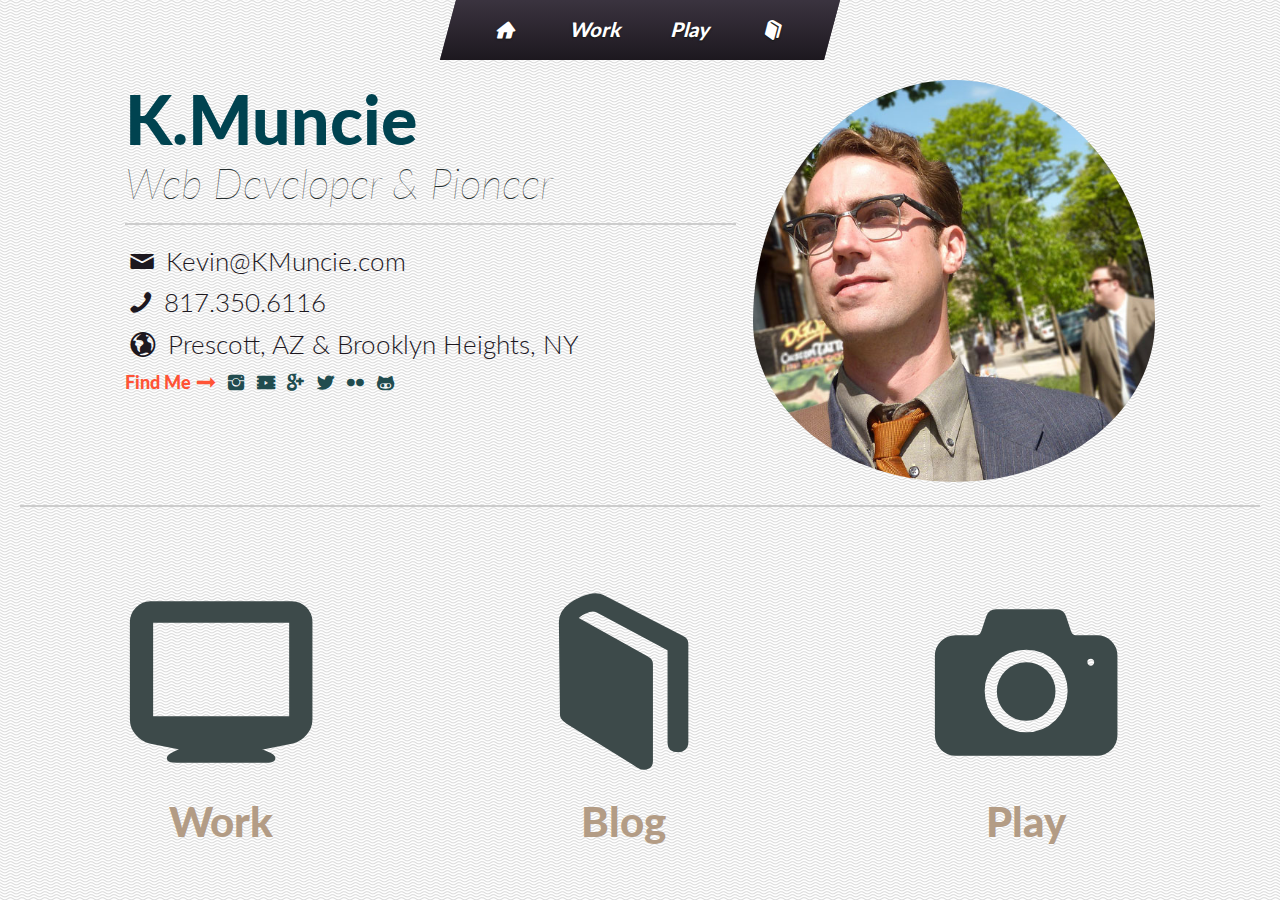
==== commit 1b54af13: "Refactored code to eliminate presentational classes, updated colors, work on Work page" ====
--- a/index.html
+++ b/index.html
@@ -56,13 +56,9 @@
 </div>
 
   <div class="row">
-    <div class="six columns push_one">
-      <h1 class="heavy fittext">K.Muncie</h1>
-      <div class="row">
-        <div class="eight columns">
-          <h2 class="light slant fittext">Web Developer &amp; Pioneer</h2>
-        </div>
-      </div>
+    <header class="six columns push_one pagehed">
+      <h1>K.Muncie</h1>
+      <h2>Web Developer &amp; Pioneer</h2>
       <hr>
       <div class="row">
         <div class="twelve columns">
@@ -70,11 +66,11 @@
             <li><h4><i class="icon-mail"></i> Kevin@KMuncie.com</h4></li>
             <li><h4><i class="icon-phone"></i> 817.350.6116</h4></li>
             <li><h4><i class="icon-globe"></i> Prescott, AZ &amp; Brooklyn Heights, NY</h4></li>
-            <li><h5 class="grey"><span class="orange">Find Me</span><i class="icon-right-thin orange"></i><a href="#"><i class="icon-instagram"></i></a><a href="#"><i class="icon-video"></i></a><a href="#"><i class="icon-gplus"></i></a><a href="#"><i class="icon-twitter"></i></a><a href="#"><i class="icon-flickr"></i></a><a href="#"><i class="icon-github"></i></a></h5></li>
+            <li><h5><span class="findme">Find Me<i class="icon-right-thin"></span></i><a href="#"><i class="icon-instagram"></i></a><a href="#"><i class="icon-video"></i></a><a href="#"><i class="icon-gplus"></i></a><a href="#"><i class="icon-twitter"></i></a><a href="#"><i class="icon-flickr"></i></a><a href="#"><i class="icon-github"></i></a></h5></li>
           </ul>
         </div>
       </div>
-    </div>
+    </header>
     <div class="four columns">
       <img src="img/Kevin2012.jpg" class="egg">
     </div>
@@ -82,22 +78,22 @@
 
 <div class="row">
     <hr>
-  <div class="four columns no-gutter">
+  <div class="four columns no-gutter icon-nav">
   <a href="#">
-    <h3 class="big-icon grey center hover"><i class="icon-monitor"></i></h3>
-    <h3 class="center heavy taupe hover">Work</h3>
+    <h3 class="big-icon center"><i class="icon-monitor"></i></h3>
+    <h2 class="center">Work</h2>
   </a>
   </div>
-  <div class="four columns no-gutter">
+  <div class="four columns no-gutter icon-nav">
   <a href="#">
-    <h3 class="big-icon grey center hover"><i class="icon-book"></i></h3>
-    <h3 class="center heavy taupe hover">Blog</h3>
+    <h3 class="big-icon center"><i class="icon-book"></i></h3>
+    <h2 class="center">Blog</h2>
   </a>
   </div>
-  <div class="four columns no-gutter">
+  <div class="four columns no-gutter icon-nav">
   <a href="#">
-    <h3 class="big-icon grey center hover"><i class="icon-camera"></i></h3>
-    <h3 class="center heavy taupe hover">Play</h3>
+    <h3 class="big-icon center"><i class="icon-camera"></i></h3>
+    <h2 class="center">Play</h2>
   </a>
   </div>
 </div>
--- a/css/gumby.css
+++ b/css/gumby.css
@@ -1 +1 @@
-@import url(//fonts.googleapis.com/css?family=Lato:100,300,100italic,900);html,body,div,span,applet,object,iframe,h1,h2,h3,h4,h5,h6,p,blockquote,pre,a,abbr,acronym,address,big,cite,code,del,dfn,em,img,ins,kbd,q,s,samp,small,strike,strong,sub,sup,tt,var,b,u,i,center,dl,dt,dd,ol,ul,li,fieldset,form,label,legend,table,caption,tbody,tfoot,thead,tr,th,td,article,aside,canvas,details,embed,figure,figcaption,footer,header,hgroup,menu,nav,output,ruby,section,summary,time,mark,audio,video{margin:0;padding:0;border:0;font:inherit;font-size:100%;vertical-align:baseline}html{line-height:1}ol,ul{list-style:none}table{border-collapse:collapse;border-spacing:0}caption,th,td{text-align:left;font-weight:normal;vertical-align:middle}q,blockquote{quotes:none}q:before,q:after,blockquote:before,blockquote:after{content:"";content:none}a img{border:none}article,aside,details,figcaption,figure,footer,header,hgroup,menu,nav,section,summary{display:block}* html{font-size:100%}html{font-size:16px;line-height:1.625em}html *{-webkit-box-sizing:border-box;-moz-box-sizing:border-box;box-sizing:border-box}body{background:#fff;font-family:"Lato";font-weight:400;color:#555;position:relative;-webkit-font-smoothing:antialiased}@media only screen and (max-width: 767px){body{-webkit-text-size-adjust:none;-ms-text-size-adjust:none;width:100%;min-width:0}}html,body{height:100%}.ie9{font-family:"Lato"}.ie9 *{font-family:"Lato"}.hide{display:none}.hide.active,.show{display:block}.fixed{position:fixed}.fixed.pinned{position:absolute}@media only screen and (max-width: 768px){.fixed{position:relative !important;top:auto !important;left:auto !important}}.unfixed{position:relative !important;top:auto !important;left:auto !important}.text-center{text-align:center}.text-left{text-align:left}.text-right{text-align:right}@font-face{font-family:"entypo";font-style:normal;font-weight:400;src:url(../fonts/icons/entypo.eot);src:url("../fonts/icons/entypo.eot?#iefix") format("ie9-skip-eot"),url("../fonts/icons/entypo.woff") format("woff"),url("../fonts/icons/entypo.ttf") format("truetype"),url("../fonts/icons/entypo.svg") format("svg")}h1,h2,h3,h4,h5,h6{font-family:"Lato";font-weight:300;color:#306e73;text-rendering:optimizeLegibility;padding-top:0.273em;line-height:0.66788em;padding-bottom:0.273em}h1 a,h2 a,h3 a,h4 a,h5 a,h6 a{color:#214c4f}@media only screen and (max-width: 767px){h1,h2,h3,h4,h5,h6{word-wrap:break-word}}h1{font-size:68px;font-size:4.25rem}h1.xlarge{font-size:110px;font-size:6.875rem}h1.xxlarge{font-size:126px;font-size:7.875rem}h1.absurd{font-size:177px;font-size:11.0625rem}h2{font-size:42px;font-size:2.625rem}h3{font-size:30px;font-size:1.875rem}h4{font-size:26px;font-size:1.625rem}h5{font-size:18px;font-size:1.125rem}h6{font-size:16px;font-size:1rem}@media only screen and (max-width: 767px){h1{font-size:42px;font-size:2.625rem}h2{font-size:36px;font-size:2.25rem}}.subhead{color:#777;font-weight:normal;margin-bottom:20px}p{font-family:"Cardo";font-weight:400;font-size:16px;font-size:1rem;margin-bottom:13px;line-height:1.625em}p.lead{font-size:20px;font-size:1.25rem;margin-bottom:18px}@media only screen and (max-width: 768px){p{font-size:17.6px;font-size:1.1rem;line-height:1.625em}}a{color:#ff5335;text-decoration:none;outline:0;line-height:inherit}a:hover{color:#ff5335}ul,ol{margin-bottom:0.273em}ul{list-style:none outside}ol{list-style:decimal;margin-left:30px}ul.square,ul.circle,ul.disc{margin-left:25px}ul.square{list-style:square outside}ul.circle{list-style:circle outside}ul.disc{list-style:disc outside}ul ul{margin:4px 0 5px 25px}ol ol{margin:4px 0 5px 30px}li{padding-bottom:0.273em}ul.large li{line-height:21px}dl dt{font-weight:bold;font-size:16px;font-size:1rem}@media only screen and (max-width: 768px){ul,ol,dl,p{text-align:left}}em{font-style:italic;line-height:inherit}strong{font-weight:700;line-height:inherit}small{font-size:56.4%;line-height:inherit}h1 small,h2 small,h3 small,h4 small,h5 small{color:#777}blockquote{line-height:20px;color:#777;margin:0 0 18px;padding:9px 20px 0 19px;border-left:5px solid #ccc}blockquote p{line-height:20px;color:#777}blockquote cite{display:block;font-size:12px;font-size:1.2rem;color:#555}blockquote cite:before{content:"\2014 \0020"}blockquote cite a{color:#555}blockquote cite a:visited{color:#555}hr{border:1px solid #ccc;clear:both;margin:16px 0 18px;height:0}abbr,acronym{text-transform:uppercase;font-size:90%;color:#222;border-bottom:1px solid #ccc;cursor:help}abbr{text-transform:none}@media print{*{background:transparent !important;color:black !important;text-shadow:none !important;filter:none !important;-ms-filter:none !important}p a{color:#555 !important;text-decoration:underline}p a:visited{color:#555 !important;text-decoration:underline}p a[href]:after{content:" (" attr(href) ")"}abbr[title]:after{content:" (" attr(title) ")"}.ir a:after{content:""}a[href^="javascript:"]:after,a[href^="#"]:after{content:""}pre,blockquote{border:1px solid #999;page-break-inside:avoid}thead{display:table-header-group}tr,img{page-break-inside:avoid}@page{margin:0.5cm}p,h2,h3{orphans:3;widows:3}h2,h3{page-break-after:avoid}}.row{width:100%;max-width:1500px;min-width:320px;margin:0 auto}@media only screen and (max-width: 1520px){.row{padding:0 20px}}.row .row{min-width:0px}@media only screen and (max-width: 1520px){.row .row{padding:0}}.column,.columns{margin-left:1.33333%;float:left;min-height:1px;-webkit-box-sizing:border-box;-moz-box-sizing:border-box;box-sizing:border-box}.column:first-child,.columns:first-child,.alpha{margin-left:0px}.column.omega,.columns.omega{float:right}.row .one.column{width:7.11111%}.row .one.columns{width:7.11111%}.row .two.columns{width:15.55556%}.row .three.columns{width:24%}.row .four.columns{width:32.44444%}.row .five.columns{width:40.88889%}.row .six.columns{width:49.33333%}.row .seven.columns{width:57.77778%}.row .eight.columns{width:66.22222%}.row .nine.columns{width:74.66667%}.row .ten.columns{width:83.11111%}.row .eleven.columns{width:91.55556%}.row .twelve.columns{width:100%}.row .push_one{margin-left:9.77778%}.row .push_one:first-child{margin-left:8.44444%}.row .push_two{margin-left:18.22222%}.row .push_two:first-child{margin-left:16.88889%}.row .push_three{margin-left:26.66667%}.row .push_three:first-child{margin-left:25.33333%}.row .push_four{margin-left:35.11111%}.row .push_four:first-child{margin-left:33.77778%}.row .push_five{margin-left:43.55556%}.row .push_five:first-child{margin-left:42.22222%}.row .push_six{margin-left:52.0%}.row .push_six:first-child{margin-left:50.66667%}.row .push_seven{margin-left:60.44444%}.row .push_seven:first-child{margin-left:59.11111%}.row .push_eight{margin-left:68.88889%}.row .push_eight:first-child{margin-left:67.55556%}.row .push_nine{margin-left:77.33333%}.row .push_nine:first-child{margin-left:76%}.row .push_ten{margin-left:85.77778%}.row .push_ten:first-child{margin-left:84.44444%}.row .push_eleven{margin-left:94.22222%}.row .push_eleven:first-child{margin-left:92.88889%}.row .one.centered{margin-left:46.44444%}.row .two.centered{margin-left:42.22222%}.row .three.centered{margin-left:38%}.row .four.centered{margin-left:33.77778%}.row .five.centered{margin-left:29.55556%}.row .six.centered{margin-left:25.33333%}.row .seven.centered{margin-left:21.11111%}.row .eight.centered{margin-left:16.88889%}.row .nine.centered{margin-left:12.66667%}.row .ten.centered{margin-left:8.44444%}.row .eleven.centered{margin-left:4.22222%}.sixteen.colgrid .row .one.column{width:5%}.sixteen.colgrid .row .one.columns{width:5%}.sixteen.colgrid .row .two.columns{width:11.33333%}.sixteen.colgrid .row .three.columns{width:17.66667%}.sixteen.colgrid .row .four.columns{width:24%}.sixteen.colgrid .row .five.columns{width:30.33333%}.sixteen.colgrid .row .six.columns{width:36.66667%}.sixteen.colgrid .row .seven.columns{width:43%}.sixteen.colgrid .row .eight.columns{width:49.33333%}.sixteen.colgrid .row .nine.columns{width:55.66667%}.sixteen.colgrid .row .ten.columns{width:62%}.sixteen.colgrid .row .eleven.columns{width:68.33333%}.sixteen.colgrid .row .twelve.columns{width:74.66667%}.sixteen.colgrid .row .thirteen.columns{width:81%}.sixteen.colgrid .row .fourteen.columns{width:87.33333%}.sixteen.colgrid .row .fifteen.columns{width:93.66667%}.sixteen.colgrid .row .sixteen.columns{width:100%}.sixteen.colgrid .row .push_one{margin-left:7.66667%}.sixteen.colgrid .row .push_one:first-child{margin-left:6.33333%}.sixteen.colgrid .row .push_two{margin-left:14%}.sixteen.colgrid .row .push_two:first-child{margin-left:12.66667%}.sixteen.colgrid .row .push_three{margin-left:20.33333%}.sixteen.colgrid .row .push_three:first-child{margin-left:19%}.sixteen.colgrid .row .push_four{margin-left:26.66667%}.sixteen.colgrid .row .push_four:first-child{margin-left:25.33333%}.sixteen.colgrid .row .push_five{margin-left:33%}.sixteen.colgrid .row .push_five:first-child{margin-left:31.66667%}.sixteen.colgrid .row .push_six{margin-left:39.33333%}.sixteen.colgrid .row .push_six:first-child{margin-left:38.0%}.sixteen.colgrid .row .push_seven{margin-left:45.66667%}.sixteen.colgrid .row .push_seven:first-child{margin-left:44.33333%}.sixteen.colgrid .row .push_eight{margin-left:52%}.sixteen.colgrid .row .push_eight:first-child{margin-left:50.66667%}.sixteen.colgrid .row .push_nine{margin-left:58.33333%}.sixteen.colgrid .row .push_nine:first-child{margin-left:57.0%}.sixteen.colgrid .row .push_ten{margin-left:64.66667%}.sixteen.colgrid .row .push_ten:first-child{margin-left:63.33333%}.sixteen.colgrid .row .push_eleven{margin-left:71.0%}.sixteen.colgrid .row .push_eleven:first-child{margin-left:69.66667%}.sixteen.colgrid .row .push_twelve{margin-left:77.33333%}.sixteen.colgrid .row .push_twelve:first-child{margin-left:76%}.sixteen.colgrid .row .push_thirteen{margin-left:83.66667%}.sixteen.colgrid .row .push_thirteen:first-child{margin-left:82.33333%}.sixteen.colgrid .row .push_fourteen{margin-left:90.0%}.sixteen.colgrid .row .push_fourteen:first-child{margin-left:88.66667%}.sixteen.colgrid .row .push_fifteen{margin-left:96.33333%}.sixteen.colgrid .row .push_fifteen:first-child{margin-left:95%}.sixteen.colgrid .row .one.centered{margin-left:47.5%}.sixteen.colgrid .row .two.centered{margin-left:44.33333%}.sixteen.colgrid .row .three.centered{margin-left:41.16667%}.sixteen.colgrid .row .four.centered{margin-left:38%}.sixteen.colgrid .row .five.centered{margin-left:34.83333%}.sixteen.colgrid .row .six.centered{margin-left:31.66667%}.sixteen.colgrid .row .seven.centered{margin-left:28.5%}.sixteen.colgrid .row .eight.centered{margin-left:25.33333%}.sixteen.colgrid .row .nine.centered{margin-left:22.16667%}.sixteen.colgrid .row .ten.centered{margin-left:19%}.sixteen.colgrid .row .eleven.centered{margin-left:15.83333%}.sixteen.colgrid .row .twelve.centered{margin-left:12.66667%}.sixteen.colgrid .row .thirteen.centered{margin-left:9.5%}.sixteen.colgrid .row .fourteen.centered{margin-left:6.33333%}.sixteen.colgrid .row .fifteen.centered{margin-left:3.16667%}.pull_right{float:right}.pull_left{float:left}img,object,embed{max-width:100%;height:auto}img{-ms-interpolation-mode:bicubic}#map_canvas img,.map_canvas img{max-width:none !important}.tiles{display:block;overflow:hidden}.tiles>li{display:block;height:auto;float:left;padding-bottom:0}.tiles.two_up{margin-left:-4%}.tiles.two_up>li{margin-left:4%;width:46%}.tiles.three_up,.tiles.four_up{margin-left:-2%}.tiles.three_up>li{margin-left:2%;width:31.3%}.tiles.four_up>li{margin-left:2%;width:23%}.tiles.five_up{margin-left:-1.5%}.tiles.five_up>li{margin-left:1.5%;width:18.5%}.clearfix{*zoom:1}.clearfix:before,.clearfix:after{content:"";display:table}.clearfix:after{clear:both}.row{*zoom:1}.row:before,.row:after{content:"";display:table}.row:after{clear:both}.valign{display:table;width:100%}.valign>div{display:table-cell;vertical-align:middle}.valign ​>article{display:table-cell;vertical-align:middle}@media only screen and (max-width: 767px){body{-webkit-text-size-adjust:none;-ms-text-size-adjust:none;width:100%;min-width:0}.container{min-width:0;margin-left:0;margin-right:0}.row{width:100%;min-width:0;margin-left:0;margin-right:0}.row .row .column,.row .row .columns{padding:0}.row .centered{margin-left:0 !important}.column,.columns{width:auto !important;float:none;margin-left:0;margin-right:0}.column:last-child,.columns:last-child{margin-right:0;float:none}[class*="column"]+[class*="column"]:last-child{float:none}[class*="column"]:before{display:table}[class*="column"]:after{display:table;clear:both}[class^="push_"],[class*="push_"]{margin-left:0 !important}}.navbar{width:100%;min-height:60px;display:block;margin-bottom:20px;background:#4a4d50}@media only screen and (max-width: 767px){.navbar{position:relative;border:none}.navbar .column,.navbar .columns{min-height:0}}.navbar.fixed{top:0;left:0;z-index:99999}.navbar a.toggle{display:none}@media only screen and (max-width: 767px){.navbar a.toggle{top:18%;right:4%;width:46px;position:absolute;text-align:center;display:inline-block;color:#fff;background:#4a4d50;height:40px;line-height:38px;-webkit-border-radius:4px;-moz-border-radius:4px;-ms-border-radius:4px;-o-border-radius:4px;border-radius:4px;font-size:30px;font-size:1.875rem}.navbar a.toggle:hover{background:#565a5d}.navbar a.toggle:active,.navbar a.toggle.active{background:#3e4043}}.navbar .logo{display:inline-block;margin:0 1.33333% 0 0;padding:0;height:60px;line-height:58px}.navbar .logo a{display:block;padding:0 0 0 16px;overflow:hidden;height:60px;line-height:58px}.navbar .logo a img{max-height:95%}@media only screen and (max-width: 767px){.navbar .logo{float:left;display:inline}.navbar .logo a{padding:0}.navbar .logo a img{width:auto;height:auto;max-width:100%}}.navbar ul{display:table;vertical-align:middle;margin:0;float:none}@media only screen and (max-width: 767px){.navbar ul{position:absolute;display:block;width:100% !important;height:0;max-height:0;top:60px;left:0;overflow:hidden;text-align:center;background:#3e4043}.navbar ul.active{height:auto;max-height:600px;z-index:999999;-webkit-transition-duration:0.5s;-moz-transition-duration:0.5s;-o-transition-duration:0.5s;transition-duration:0.5s;-webkit-box-shadow:0 2px 2px #252728;-moz-box-shadow:0 2px 2px #252728;box-shadow:0 2px 2px #252728}}.navbar ul li{display:table-cell;text-align:center;padding-bottom:0;margin:0;height:60px;line-height:58px}@media only screen and (max-width: 767px){.navbar ul li{display:block;position:relative;min-height:50px;max-height:320px;height:auto;width:100%;border-right:0 !important;-webkit-box-shadow:none;-moz-box-shadow:none;box-shadow:none;-webkit-transition-duration:0.5s;-moz-transition-duration:0.5s;-o-transition-duration:0.5s;transition-duration:0.5s}}.navbar ul li>a{display:block;padding:0 16px;white-space:nowrap;color:#fff;text-shadow:0 1px 2px #191a1b,0 1px 0 #191a1b;height:60px;line-height:58px;font-size:16px;font-size:1rem}.navbar ul li>a i.icon-popup{position:absolute}.navbar ul li .btn{border-color:#000101 !important}.navbar ul li.field{margin-bottom:0 !important;margin-right:0}@media only screen and (max-width: 767px){.navbar ul li.field{padding:0 20px}}.navbar ul li.field input.search{background:#191a1b;border:none;color:#f2f2f2}.navbar ul li .dropdown{width:auto;min-width:0px;max-width:320px;height:0;position:absolute;background:#fafafa;overflow:hidden;z-index:999}@media only screen and (max-width: 767px){.navbar ul li .dropdown{width:100%;max-width:100%;position:relative;-webkit-box-shadow:none !important;-moz-box-shadow:none !important;box-shadow:none !important}.navbar ul li.active .dropdown{border-bottom:1px solid #313436}.navbar ul li.active .dropdown ul{position:relative;top:0;background:#36393b;min-height:50px;max-height:250px;height:auto;overflow:auto;-webkit-box-shadow:none !important;-moz-box-shadow:none !important;box-shadow:none !important}.navbar ul li.active .dropdown ul li{min-height:50px;border-bottom:#3e4043}.navbar ul li.active .dropdown ul li a{color:#fff;border-bottom:1px solid #313436}.navbar ul li.active .dropdown ul li a:hover{color:#ff5335}}@media only screen and (min-width: 768px) and (max-width: 1499px){.navbar>ul>li>.btn a{padding:0 10px 0 10px !important}.navbar ul>li .dropdown ul li.active .dropdown{left:-320px}}.ie7 .navbar>ul{width:auto}.ie7 .navbar,.ie7 .navbar>ul>li>a{display:block}.ie7 .navbar .logo,.ie7 .navbar ul,.ie7 .navbar ul li{float:left;display:inline-block}.ie7 .navbar .logo a{display:block;overflow:hidden}.ie7 .navbar>ul>li .field{display:block;padding:12px 18px 0;width:80%}.pretty.navbar{background-image:-webkit-gradient(linear, 50% 0%, 50% 100%, color-stop(0%, #7b8085), color-stop(100%, #313436));background-image:-webkit-linear-gradient(#7b8085,#313436);background-image:-moz-linear-gradient(#7b8085,#313436);background-image:-o-linear-gradient(#7b8085,#313436);background-image:linear-gradient(#7b8085,#313436);-webkit-box-shadow:inset 0 1px 1px #7b8085,0 1px 2px rgba(0,0,0,0.8) !important;-moz-box-shadow:inset 0 1px 1px #7b8085,0 1px 2px rgba(0,0,0,0.8) !important;box-shadow:inset 0 1px 1px #7b8085,0 1px 2px rgba(0,0,0,0.8) !important}@media only screen and (max-width: 767px){.pretty.navbar a.toggle{border:1px solid #3e4043;background-image:-webkit-gradient(linear, 50% 0%, 50% 100%, color-stop(0%, #7b8085), color-stop(100%, #4a4d50));background-image:-webkit-linear-gradient(#7b8085,#4a4d50);background-image:-moz-linear-gradient(#7b8085,#4a4d50);background-image:-o-linear-gradient(#7b8085,#4a4d50);background-image:linear-gradient(#7b8085,#4a4d50);-webkit-box-shadow:inset 0 1px 2px #888d91,inset 0 -1px 1px #565a5d,inset 1px 0 1px #565a5d,inset -1px 0 1px #565a5d,0 1px 1px #63676a;-moz-box-shadow:inset 0 1px 2px #888d91,inset 0 -1px 1px #565a5d,inset 1px 0 1px #565a5d,inset -1px 0 1px #565a5d,0 1px 1px #63676a;box-shadow:inset 0 1px 2px #888d91,inset 0 -1px 1px #565a5d,inset 1px 0 1px #565a5d,inset -1px 0 1px #565a5d,0 1px 1px #63676a}.pretty.navbar a.toggle i{text-shadow:0 1px 1px #191a1b}.pretty.navbar a.toggle:hover{background-image:-webkit-gradient(linear, 50% 0%, 50% 100%, color-stop(0%, #888d91), color-stop(100%, #565a5d));background-image:-webkit-linear-gradient(#888d91,#565a5d);background-image:-moz-linear-gradient(#888d91,#565a5d);background-image:-o-linear-gradient(#888d91,#565a5d);background-image:linear-gradient(#888d91,#565a5d)}.pretty.navbar a.toggle:active,.pretty.navbar a.toggle.active{background-image:-webkit-gradient(linear, 50% 0%, 50% 100%, color-stop(0%, #3e4043), color-stop(100%, #4a4d50));background-image:-webkit-linear-gradient(#3e4043,#4a4d50);background-image:-moz-linear-gradient(#3e4043,#4a4d50);background-image:-o-linear-gradient(#3e4043,#4a4d50);background-image:linear-gradient(#3e4043,#4a4d50);-webkit-box-shadow:0 1px 1px #63676a;-moz-box-shadow:0 1px 1px #63676a;box-shadow:0 1px 1px #63676a}}.pretty.navbar.row{-webkit-border-radius:4px;-moz-border-radius:4px;-ms-border-radius:4px;-o-border-radius:4px;border-radius:4px}@media only screen and (max-width: 767px){.pretty.navbar.row{-webkit-border-radius:0;-moz-border-radius:0;-ms-border-radius:0;-o-border-radius:0;border-radius:0}}.pretty.navbar ul li.field input.search{background-image:-webkit-gradient(linear, 50% 0%, 50% 100%, color-stop(0%, #191a1b), color-stop(100%, #4f5255));background-image:-webkit-linear-gradient(#191a1b,#4f5255);background-image:-moz-linear-gradient(#191a1b,#4f5255);background-image:-o-linear-gradient(#191a1b,#4f5255);background-image:linear-gradient(#191a1b,#4f5255);border:none;-webkit-box-shadow:0 1px 2px #888d91 !important;-moz-box-shadow:0 1px 2px #888d91 !important;box-shadow:0 1px 2px #888d91 !important}.pretty.navbar>ul>li:first-child,.pretty.navbar .pretty.navbar>ul>li:first-child a:hover{-webkit-box-shadow:none;-moz-box-shadow:none;box-shadow:none}.navbar li .dropdown ul{margin:0;display:block}.navbar li .dropdown ul>li{position:relative;display:block;width:100%;float:left;text-align:left;height:auto;-webkit-border-radius:none;-moz-border-radius:none;-ms-border-radius:none;-o-border-radius:none;border-radius:none}@media only screen and (min-width: 768px) and (max-width: 1499px){.navbar li .dropdown ul>li{max-width:320px;word-wrap:break-word}}.navbar li .dropdown ul>li a{display:block;padding:0 20px;color:#ff5335;border-bottom:1px solid #ccc;text-shadow:none;height:51px;line-height:49px}@media only screen and (max-width: 767px){.navbar li .dropdown ul>li a{padding:0 20px}}.navbar li .dropdown ul>li .dropdown{display:none;background:#fff}.navbar li .dropdown ul li:first-child a{-webkit-border-radius:0;-moz-border-radius:0;-ms-border-radius:0;-o-border-radius:0;border-radius:0}.gumby-no-touch .navbar ul li:hover>a,.gumby-touch .navbar ul li.active>a{position:relative;background:#868d92;z-index:1000}.gumby-no-touch .navbar ul li:hover .dropdown,.gumby-touch .navbar ul li.active .dropdown{min-height:50px;max-height:561px;overflow:visible;height:auto;width:100%;padding:0;border-top:1px solid #3e4043;-webkit-box-shadow:0px 3px 4px rgba(0,0,0,0.3);-moz-box-shadow:0px 3px 4px rgba(0,0,0,0.3);box-shadow:0px 3px 4px rgba(0,0,0,0.3)}.gumby-no-touch .navbar ul li:hover .dropdown ul{position:relative;top:0;min-height:50px;max-height:250px;height:auto;-webkit-box-shadow:none !important;-moz-box-shadow:none !important;box-shadow:none !important;-webkit-transition-duration:0.5s;-moz-transition-duration:0.5s;-o-transition-duration:0.5s;transition-duration:0.5s;min-height:50px;max-height:250px;height:auto;-webkit-box-shadow:none !important;-moz-box-shadow:none !important;box-shadow:none !important;-webkit-transition-duration:0.5s;-moz-transition-duration:0.5s;-o-transition-duration:0.5s;transition-duration:0.5s}.gumby-no-touch .navbar ul li:hover .dropdown ul li{min-height:50px}@media only screen and (max-width: 767px){.gumby-no-touch .navbar ul li:hover .dropdown ul{overflow:auto;background:#36393b}.gumby-no-touch .navbar ul li:hover .dropdown ul li{border-bottom:#3e4043}.gumby-no-touch .navbar ul li:hover .dropdown ul li a{color:#fff;border-bottom:1px solid #313436}.gumby-no-touch .navbar ul li:hover .dropdown ul li a:hover{color:#ff5335}}.gumby-no-touch .navbar ul li:hover .dropdown ul li{min-height:50px}.gumby-no-touch .navbar li .dropdown ul>li:hover .dropdown,.gumby-touch .navbar li .dropdown ul>li.active .dropdown{border-top:none;display:block;position:absolute;z-index:9999;left:100%;top:0px;margin-top:0}@media only screen and (max-width: 767px){.gumby-no-touch .navbar li .dropdown ul>li:hover .dropdown,.gumby-touch .navbar li .dropdown ul>li.active .dropdown{position:relative;left:0}.gumby-no-touch .navbar li .dropdown ul>li:hover .dropdown ul,.gumby-touch .navbar li .dropdown ul>li.active .dropdown ul{background:#252728 !important}}.gumby-no-touch .navbar li .dropdown ul li a:hover{background:#f2f2f2}.gumby-touch .navbar a:hover{color:#fff !important}.subnav{display:block;width:auto;overflow:hidden;margin:0 0 18px 0;padding-top:4px}.subnav li,.subnav dt,.subnav dd{float:left;display:inline;margin-left:9px;margin-bottom:4px}.subnav li:first-child,.subnav dt:first-child,.subnav dd:first-child{margin-left:0}.subnav dt{color:#999;font-weight:normal}.subnav li a,.subnav dd a{color:#05390a;font-size:15px;text-decoration:none;-webkit-border-radius:4px;-moz-border-radius:4px;-ms-border-radius:4px;-o-border-radius:4px;border-radius:4px}.subnav li.active a,.subnav dd.active a{background:#5dbb73;padding:5px 9px;text-shadow:0 1px 1px #77d58e}.btn,.skiplink{display:inline-block;width:auto;background:#f2f2f2;-webkit-appearance:none;font-family:"Lato";font-weight:600;padding:0 !important;text-align:center}.btn>a,.btn input,.btn button,.skiplink>a,.skiplink input,.skiplink button{display:block;padding:0 18px;color:#fff;height:100%}.btn input,.btn button,.skiplink input,.skiplink button{background:none;border:none;width:100%;font-size:100%;cursor:pointer;font-weight:400;-webkit-appearance:none;-moz-appearance:none;appearance:none}.btn.xlarge,.skiplink.xlarge{font-size:30px;font-size:1.875rem;height:66px;line-height:64px}.btn.xlarge a,.skiplink.xlarge a{position:relative;padding:0 30px}.btn.xlarge.icon-left a,.skiplink.xlarge.icon-left a{padding-left:66px}.btn.xlarge.icon-left a:before,.skiplink.xlarge.icon-left a:before{left:20px}.btn.xlarge.icon-right a,.skiplink.xlarge.icon-right a{padding-right:66px}.btn.xlarge.icon-right a:after,.skiplink.xlarge.icon-right a:after{right:20px}.btn.large,.skiplink.large{font-size:26px;font-size:1.625rem;height:58px;line-height:56px}.btn.large a,.skiplink.large a{position:relative;padding:0 26px}.btn.large.icon-left a,.skiplink.large.icon-left a{padding-left:58px}.btn.large.icon-left a:before,.skiplink.large.icon-left a:before{left:17.33333px}.btn.large.icon-right a,.skiplink.large.icon-right a{padding-right:58px}.btn.large.icon-right a:after,.skiplink.large.icon-right a:after{right:17.33333px}.btn.medium,.skiplink.medium{font-size:16px;font-size:1rem;height:36px;line-height:34px}.btn.medium a,.skiplink.medium a{position:relative;padding:0 16px}.btn.medium.icon-left a,.skiplink.medium.icon-left a{padding-left:36px}.btn.medium.icon-left a:before,.skiplink.medium.icon-left a:before{left:10.66667px}.btn.medium.icon-right a,.skiplink.medium.icon-right a{padding-right:36px}.btn.medium.icon-right a:after,.skiplink.medium.icon-right a:after{right:10.66667px}.btn.medium a,.skiplink.medium a{padding:0 18px}.btn.small,.skiplink.small{font-size:10px;font-size:0.625rem;height:23px;line-height:21px}.btn.small a,.skiplink.small a{position:relative;padding:0 10px}.btn.small.icon-left a,.skiplink.small.icon-left a{padding-left:23px}.btn.small.icon-left a:before,.skiplink.small.icon-left a:before{left:6.66667px}.btn.small.icon-right a,.skiplink.small.icon-right a{padding-right:23px}.btn.small.icon-right a:after,.skiplink.small.icon-right a:after{right:6.66667px}.btn.small a,.skiplink.small a{padding:0 10px}.btn.oval,.skiplink.oval{-webkit-border-radius:1000px;-moz-border-radius:1000px;-ms-border-radius:1000px;-o-border-radius:1000px;border-radius:1000px}.btn.pill-left,.skiplink.pill-left{-webkit-border-radius:500px 0 0 500px;-moz-border-radius:500px 0 0 500px;-ms-border-radius:500px 0 0 500px;-o-border-radius:500px 0 0 500px;border-radius:500px 0 0 500px}.btn.pill-right,.skiplink.pill-right{-webkit-border-radius:0 500px 500px 0;-moz-border-radius:0 500px 500px 0;-ms-border-radius:0 500px 500px 0;-o-border-radius:0 500px 500px 0;border-radius:0 500px 500px 0}.btn.primary,.skiplink.primary{background:#3085d6;border:1px solid #3085d6}.btn.primary:hover,.skiplink.primary:hover{background:#5b9ede}.btn.primary:active,.skiplink.primary:active{background:#236bb0}.btn.secondary,.skiplink.secondary{background:#42a35a;border:1px solid #42a35a}.btn.secondary:hover,.skiplink.secondary:hover{background:#5bbd73}.btn.secondary:active,.skiplink.secondary:active{background:#337f46}.btn.default,.skiplink.default{background:#f2f2f2;border:1px solid #f2f2f2;color:#555;border:1px solid #f2f2f2}.btn.default:hover,.skiplink.default:hover{background:#fff}.btn.default:active,.skiplink.default:active{background:#d8d8d8}.btn.default:hover,.skiplink.default:hover{border:1px solid #e5e5e5}.btn.default a,.btn.default input,.btn.default button,.skiplink.default a,.skiplink.default input,.skiplink.default button{color:#555}.btn.info,.skiplink.info{background:#4a4d50;border:1px solid #4a4d50}.btn.info:hover,.skiplink.info:hover{background:#63676a}.btn.info:active,.skiplink.info:active{background:#313436}.btn.danger,.skiplink.danger{background:#ca3838;border:1px solid #ca3838}.btn.danger:hover,.skiplink.danger:hover{background:#d56060}.btn.danger:active,.skiplink.danger:active{background:#a32c2c}.btn.warning,.skiplink.warning{background:#f6b83f;border:1px solid #f6b83f;color:#644405}.btn.warning:hover,.skiplink.warning:hover{background:#f8ca70}.btn.warning:active,.skiplink.warning:active{background:#f4a60e}.btn.warning a,.btn.warning input,.btn.warning button,.skiplink.warning a,.skiplink.warning input,.skiplink.warning button{color:#644405}.btn.success,.skiplink.success{background:#58c026;border:1px solid #58c026}.btn.success:hover,.skiplink.success:hover{background:#72d940}.btn.success:active,.skiplink.success:active{background:#44951e}.btn.metro,.metro .btn,.metro .skiplink,.btn.metro:hover,.skiplink.metro:hover,.btn.metro:active,.skiplink.metro:active,.skiplink.metro{-webkit-border-radius:0;-moz-border-radius:0;-ms-border-radius:0;-o-border-radius:0;border-radius:0}.btn.metro.rounded,.metro .rounded.btn,.metro .rounded.skiplink,.rounded.skiplink.metro:hover,.rounded.skiplink.metro:active,.skiplink.metro.rounded{-webkit-border-radius:4px;-moz-border-radius:4px;-ms-border-radius:4px;-o-border-radius:4px;border-radius:4px}.btn.pretty,.pretty .btn,.pretty .skiplink,.btn.pretty:hover,.skiplink.pretty:hover,.btn.pretty:active,.skiplink.pretty:active,.skiplink.pretty{-webkit-border-radius:4px;-moz-border-radius:4px;-ms-border-radius:4px;-o-border-radius:4px;border-radius:4px}.btn.pretty.squared,.pretty .squared.btn,.pretty .squared.skiplink,.squared.skiplink.pretty:hover,.squared.skiplink.pretty:active,.skiplink.pretty.squared{-webkit-border-radius:0;-moz-border-radius:0;-ms-border-radius:0;-o-border-radius:0;border-radius:0}.btn.pretty.primary,.pretty .primary.btn,.pretty .primary.skiplink,.primary.skiplink.pretty:hover,.primary.skiplink.pretty:active,.skiplink.pretty.primary{background-image:-webkit-gradient(linear, 50% 0%, 50% 100%, color-stop(0%, #85b7e7), color-stop(100%, #2a85dc));background-image:-webkit-linear-gradient(#85b7e7,#2a85dc);background-image:-moz-linear-gradient(#85b7e7,#2a85dc);background-image:-o-linear-gradient(#85b7e7,#2a85dc);background-image:linear-gradient(#85b7e7,#2a85dc);-webkit-box-shadow:inset 0 0 3px #f0f6fc;-moz-box-shadow:inset 0 0 3px #f0f6fc;box-shadow:inset 0 0 3px #f0f6fc;border:1px solid #1f5e9b}.pretty .primary.btn:hover,.pretty .primary.skiplink:hover,.primary.btn.pretty:hover,.primary.skiplink.pretty:hover,.skiplink.pretty.primary:hover{background-image:-webkit-gradient(linear, 50% 0%, 50% 100%, color-stop(0%, #a2d4fc), color-stop(100%, #54b2fe));background-image:-webkit-linear-gradient(#a2d4fc,#54b2fe);background-image:-moz-linear-gradient(#a2d4fc,#54b2fe);background-image:-o-linear-gradient(#a2d4fc,#54b2fe);background-image:linear-gradient(#a2d4fc,#54b2fe);-webkit-box-shadow:inset 0 0 3px #fff;-moz-box-shadow:inset 0 0 3px #fff;box-shadow:inset 0 0 3px #fff;border:1px solid #0e90f8}.pretty .primary.btn:active,.pretty .primary.skiplink:active,.primary.btn.pretty:active,.primary.skiplink.pretty:active,.skiplink.pretty.primary:active{background-image:-webkit-gradient(linear, 50% 0%, 50% 100%, color-stop(0%, #2a85dc), color-stop(100%, #85b7e7));background-image:-webkit-linear-gradient(#2a85dc,#85b7e7);background-image:-moz-linear-gradient(#2a85dc,#85b7e7);background-image:-o-linear-gradient(#2a85dc,#85b7e7);background-image:linear-gradient(#2a85dc,#85b7e7);-webkit-box-shadow:inset 0 0 3px #fff;-moz-box-shadow:inset 0 0 3px #fff;box-shadow:inset 0 0 3px #fff}.btn.pretty.primary a,.pretty .primary.btn a,.pretty .primary.skiplink a,.primary.skiplink.pretty:hover a,.primary.skiplink.pretty:active a,.btn.pretty.primary input,.pretty .primary.btn input,.pretty .primary.skiplink input,.primary.skiplink.pretty:hover input,.primary.skiplink.pretty:active input,.btn.pretty.primary button,.pretty .primary.btn button,.pretty .primary.skiplink button,.primary.skiplink.pretty:hover button,.primary.skiplink.pretty:active button,.skiplink.pretty.primary a,.skiplink.pretty.primary input,.skiplink.pretty.primary button{text-shadow:0 1px 1px #1a5186}.btn.pretty.secondary,.pretty .secondary.btn,.pretty .secondary.skiplink,.secondary.skiplink.pretty:hover,.secondary.skiplink.pretty:active,.skiplink.pretty.secondary{background-image:-webkit-gradient(linear, 50% 0%, 50% 100%, color-stop(0%, #80cb92), color-stop(100%, #3ca957));background-image:-webkit-linear-gradient(#80cb92,#3ca957);background-image:-moz-linear-gradient(#80cb92,#3ca957);background-image:-o-linear-gradient(#80cb92,#3ca957);background-image:linear-gradient(#80cb92,#3ca957);-webkit-box-shadow:inset 0 0 3px #daf0e0;-moz-box-shadow:inset 0 0 3px #daf0e0;box-shadow:inset 0 0 3px #daf0e0;border:1px solid #2c6d3c}.pretty .secondary.btn:hover,.pretty .secondary.skiplink:hover,.secondary.btn.pretty:hover,.secondary.skiplink.pretty:hover,.skiplink.pretty.secondary:hover{background-image:-webkit-gradient(linear, 50% 0%, 50% 100%, color-stop(0%, #a1d3ad), color-stop(100%, #68c07d));background-image:-webkit-linear-gradient(#a1d3ad,#68c07d);background-image:-moz-linear-gradient(#a1d3ad,#68c07d);background-image:-o-linear-gradient(#a1d3ad,#68c07d);background-image:linear-gradient(#a1d3ad,#68c07d);-webkit-box-shadow:inset 0 0 3px #f8fcf9;-moz-box-shadow:inset 0 0 3px #f8fcf9;box-shadow:inset 0 0 3px #f8fcf9;border:1px solid #469659}.pretty .secondary.btn:active,.pretty .secondary.skiplink:active,.secondary.btn.pretty:active,.secondary.skiplink.pretty:active,.skiplink.pretty.secondary:active{background-image:-webkit-gradient(linear, 50% 0%, 50% 100%, color-stop(0%, #3ca957), color-stop(100%, #80cb92));background-image:-webkit-linear-gradient(#3ca957,#80cb92);background-image:-moz-linear-gradient(#3ca957,#80cb92);background-image:-o-linear-gradient(#3ca957,#80cb92);background-image:linear-gradient(#3ca957,#80cb92);-webkit-box-shadow:inset 0 0 3px #ecf8ef;-moz-box-shadow:inset 0 0 3px #ecf8ef;box-shadow:inset 0 0 3px #ecf8ef}.btn.pretty.secondary a,.pretty .secondary.btn a,.pretty .secondary.skiplink a,.secondary.skiplink.pretty:hover a,.secondary.skiplink.pretty:active a,.btn.pretty.secondary input,.pretty .secondary.btn input,.pretty .secondary.skiplink input,.secondary.skiplink.pretty:hover input,.secondary.skiplink.pretty:active input,.btn.pretty.secondary button,.pretty .secondary.btn button,.pretty .secondary.skiplink button,.secondary.skiplink.pretty:hover button,.secondary.skiplink.pretty:active button,.skiplink.pretty.secondary a,.skiplink.pretty.secondary input,.skiplink.pretty.secondary button{text-shadow:0 1px 1px #255a32}.btn.pretty.default,.pretty .default.btn,.pretty .default.skiplink,.default.skiplink.pretty:hover,.default.skiplink.pretty:active,.skiplink.pretty.default{background-image:-webkit-gradient(linear, 50% 0%, 50% 100%, color-stop(0%, #ffffff), color-stop(100%, #f3f1f1));background-image:-webkit-linear-gradient(#ffffff,#f3f1f1);background-image:-moz-linear-gradient(#ffffff,#f3f1f1);background-image:-o-linear-gradient(#ffffff,#f3f1f1);background-image:linear-gradient(#ffffff,#f3f1f1);-webkit-box-shadow:inset 0 0 3px #fff;-moz-box-shadow:inset 0 0 3px #fff;box-shadow:inset 0 0 3px #fff;border:1px solid #ccc}.pretty .default.btn:hover,.pretty .default.skiplink:hover,.default.btn.pretty:hover,.default.skiplink.pretty:hover,.skiplink.pretty.default:hover{background-image:-webkit-gradient(linear, 50% 0%, 50% 100%, color-stop(0%, #ffffff), color-stop(100%, #ffffff));background-image:-webkit-linear-gradient(#ffffff,#ffffff);background-image:-moz-linear-gradient(#ffffff,#ffffff);background-image:-o-linear-gradient(#ffffff,#ffffff);background-image:linear-gradient(#ffffff,#ffffff);-webkit-box-shadow:inset 0 0 3px #fff;-moz-box-shadow:inset 0 0 3px #fff;box-shadow:inset 0 0 3px #fff;border:1px solid #d9d9d9}.pretty .default.btn:active,.pretty .default.skiplink:active,.default.btn.pretty:active,.default.skiplink.pretty:active,.skiplink.pretty.default:active{background-image:-webkit-gradient(linear, 50% 0%, 50% 100%, color-stop(0%, #f3f1f1), color-stop(100%, #ffffff));background-image:-webkit-linear-gradient(#f3f1f1,#ffffff);background-image:-moz-linear-gradient(#f3f1f1,#ffffff);background-image:-o-linear-gradient(#f3f1f1,#ffffff);background-image:linear-gradient(#f3f1f1,#ffffff);-webkit-box-shadow:inset 0 0 3px #fff;-moz-box-shadow:inset 0 0 3px #fff;box-shadow:inset 0 0 3px #fff}.btn.pretty.default a,.pretty .default.btn a,.pretty .default.skiplink a,.default.skiplink.pretty:hover a,.default.skiplink.pretty:active a,.btn.pretty.default input,.pretty .default.btn input,.pretty .default.skiplink input,.default.skiplink.pretty:hover input,.default.skiplink.pretty:active input,.btn.pretty.default button,.pretty .default.btn button,.pretty .default.skiplink button,.default.skiplink.pretty:hover button,.default.skiplink.pretty:active button,.skiplink.pretty.default a,.skiplink.pretty.default input,.skiplink.pretty.default button{text-shadow:0 1px 1px #fff}.btn.pretty.info,.pretty .info.btn,.pretty .info.skiplink,.info.skiplink.pretty:hover,.info.skiplink.pretty:active,.skiplink.pretty.info{background-image:-webkit-gradient(linear, 50% 0%, 50% 100%, color-stop(0%, #7b8085), color-stop(100%, #464d54));background-image:-webkit-linear-gradient(#7b8085,#464d54);background-image:-moz-linear-gradient(#7b8085,#464d54);background-image:-o-linear-gradient(#7b8085,#464d54);background-image:linear-gradient(#7b8085,#464d54);-webkit-box-shadow:inset 0 0 3px #bdc0c2;-moz-box-shadow:inset 0 0 3px #bdc0c2;box-shadow:inset 0 0 3px #bdc0c2;border:1px solid #252728}.pretty .info.btn:hover,.pretty .info.skiplink:hover,.info.btn.pretty:hover,.info.skiplink.pretty:hover,.skiplink.pretty.info:hover{background-image:-webkit-gradient(linear, 50% 0%, 50% 100%, color-stop(0%, #aeb3b6), color-stop(100%, #808e98));background-image:-webkit-linear-gradient(#aeb3b6,#808e98);background-image:-moz-linear-gradient(#aeb3b6,#808e98);background-image:-o-linear-gradient(#aeb3b6,#808e98);background-image:linear-gradient(#aeb3b6,#808e98);-webkit-box-shadow:inset 0 0 3px #f1f2f3;-moz-box-shadow:inset 0 0 3px #f1f2f3;box-shadow:inset 0 0 3px #f1f2f3;border:1px solid #60676b}.pretty .info.btn:active,.pretty .info.skiplink:active,.info.btn.pretty:active,.info.skiplink.pretty:active,.skiplink.pretty.info:active{background-image:-webkit-gradient(linear, 50% 0%, 50% 100%, color-stop(0%, #464d54), color-stop(100%, #7b8085));background-image:-webkit-linear-gradient(#464d54,#7b8085);background-image:-moz-linear-gradient(#464d54,#7b8085);background-image:-o-linear-gradient(#464d54,#7b8085);background-image:linear-gradient(#464d54,#7b8085);-webkit-box-shadow:inset 0 0 3px #cbcdce;-moz-box-shadow:inset 0 0 3px #cbcdce;box-shadow:inset 0 0 3px #cbcdce}.btn.pretty.info a,.pretty .info.btn a,.pretty .info.skiplink a,.info.skiplink.pretty:hover a,.info.skiplink.pretty:active a,.btn.pretty.info input,.pretty .info.btn input,.pretty .info.skiplink input,.info.skiplink.pretty:hover input,.info.skiplink.pretty:active input,.btn.pretty.info button,.pretty .info.btn button,.pretty .info.skiplink button,.info.skiplink.pretty:hover button,.info.skiplink.pretty:active button,.skiplink.pretty.info a,.skiplink.pretty.info input,.skiplink.pretty.info button{text-shadow:0 1px 1px #191a1b}.btn.pretty.danger,.pretty .danger.btn,.pretty .danger.skiplink,.danger.skiplink.pretty:hover,.danger.skiplink.pretty:active,.skiplink.pretty.danger{background-image:-webkit-gradient(linear, 50% 0%, 50% 100%, color-stop(0%, #df8989), color-stop(100%, #d03232));background-image:-webkit-linear-gradient(#df8989,#d03232);background-image:-moz-linear-gradient(#df8989,#d03232);background-image:-o-linear-gradient(#df8989,#d03232);background-image:linear-gradient(#df8989,#d03232);-webkit-box-shadow:inset 0 0 3px #faeded;-moz-box-shadow:inset 0 0 3px #faeded;box-shadow:inset 0 0 3px #faeded;border:1px solid #8f2626}.pretty .danger.btn:hover,.pretty .danger.skiplink:hover,.danger.btn.pretty:hover,.danger.skiplink.pretty:hover,.skiplink.pretty.danger:hover{background-image:-webkit-gradient(linear, 50% 0%, 50% 100%, color-stop(0%, #f79696), color-stop(100%, #f64a4a));background-image:-webkit-linear-gradient(#f79696,#f64a4a);background-image:-moz-linear-gradient(#f79696,#f64a4a);background-image:-o-linear-gradient(#f79696,#f64a4a);background-image:linear-gradient(#f79696,#f64a4a);-webkit-box-shadow:inset 0 0 3px #fff;-moz-box-shadow:inset 0 0 3px #fff;box-shadow:inset 0 0 3px #fff;border:1px solid #e21212}.pretty .danger.btn:active,.pretty .danger.skiplink:active,.danger.btn.pretty:active,.danger.skiplink.pretty:active,.skiplink.pretty.danger:active{background-image:-webkit-gradient(linear, 50% 0%, 50% 100%, color-stop(0%, #d03232), color-stop(100%, #df8989));background-image:-webkit-linear-gradient(#d03232,#df8989);background-image:-moz-linear-gradient(#d03232,#df8989);background-image:-o-linear-gradient(#d03232,#df8989);background-image:linear-gradient(#d03232,#df8989);-webkit-box-shadow:inset 0 0 3px #fff;-moz-box-shadow:inset 0 0 3px #fff;box-shadow:inset 0 0 3px #fff}.btn.pretty.danger a,.pretty .danger.btn a,.pretty .danger.skiplink a,.danger.skiplink.pretty:hover a,.danger.skiplink.pretty:active a,.btn.pretty.danger input,.pretty .danger.btn input,.pretty .danger.skiplink input,.danger.skiplink.pretty:hover input,.danger.skiplink.pretty:active input,.btn.pretty.danger button,.pretty .danger.btn button,.pretty .danger.skiplink button,.danger.skiplink.pretty:hover button,.danger.skiplink.pretty:active button,.skiplink.pretty.danger a,.skiplink.pretty.danger input,.skiplink.pretty.danger button{text-shadow:0 1px 1px #7b2121}.btn.pretty.warning,.pretty .warning.btn,.pretty .warning.skiplink,.warning.skiplink.pretty:hover,.warning.skiplink.pretty:active,.skiplink.pretty.warning{background-image:-webkit-gradient(linear, 50% 0%, 50% 100%, color-stop(0%, #fbdca0), color-stop(100%, #fbba3a));background-image:-webkit-linear-gradient(#fbdca0,#fbba3a);background-image:-moz-linear-gradient(#fbdca0,#fbba3a);background-image:-o-linear-gradient(#fbdca0,#fbba3a);background-image:linear-gradient(#fbdca0,#fbba3a);-webkit-box-shadow:inset 0 0 3px #fff;-moz-box-shadow:inset 0 0 3px #fff;box-shadow:inset 0 0 3px #fff;border:1px solid #de960a;color:#644405}.pretty .warning.btn:hover,.pretty .warning.skiplink:hover,.warning.btn.pretty:hover,.warning.skiplink.pretty:hover,.skiplink.pretty.warning:hover{background-image:-webkit-gradient(linear, 50% 0%, 50% 100%, color-stop(0%, #feecca), color-stop(100%, #ffd37d));background-image:-webkit-linear-gradient(#feecca,#ffd37d);background-image:-moz-linear-gradient(#feecca,#ffd37d);background-image:-o-linear-gradient(#feecca,#ffd37d);background-image:linear-gradient(#feecca,#ffd37d);-webkit-box-shadow:inset 0 0 3px #fff;-moz-box-shadow:inset 0 0 3px #fff;box-shadow:inset 0 0 3px #fff;border:1px solid #fcb834}.pretty .warning.btn:active,.pretty .warning.skiplink:active,.warning.btn.pretty:active,.warning.skiplink.pretty:active,.skiplink.pretty.warning:active{background-image:-webkit-gradient(linear, 50% 0%, 50% 100%, color-stop(0%, #fbba3a), color-stop(100%, #fbdca0));background-image:-webkit-linear-gradient(#fbba3a,#fbdca0);background-image:-moz-linear-gradient(#fbba3a,#fbdca0);background-image:-o-linear-gradient(#fbba3a,#fbdca0);background-image:linear-gradient(#fbba3a,#fbdca0);-webkit-box-shadow:inset 0 0 3px #fff;-moz-box-shadow:inset 0 0 3px #fff;box-shadow:inset 0 0 3px #fff}.btn.pretty.warning a,.pretty .warning.btn a,.pretty .warning.skiplink a,.warning.skiplink.pretty:hover a,.warning.skiplink.pretty:active a,.btn.pretty.warning input,.pretty .warning.btn input,.pretty .warning.skiplink input,.warning.skiplink.pretty:hover input,.warning.skiplink.pretty:active input,.btn.pretty.warning button,.pretty .warning.btn button,.pretty .warning.skiplink button,.warning.skiplink.pretty:hover button,.warning.skiplink.pretty:active button,.skiplink.pretty.warning a,.skiplink.pretty.warning input,.skiplink.pretty.warning button{text-shadow:0 1px 1px #fbdca0}.btn.pretty.success,.pretty .success.btn,.pretty .success.skiplink,.success.skiplink.pretty:hover,.success.skiplink.pretty:active,.skiplink.pretty.success{background-image:-webkit-gradient(linear, 50% 0%, 50% 100%, color-stop(0%, #91e26a), color-stop(100%, #56c620));background-image:-webkit-linear-gradient(#91e26a,#56c620);background-image:-moz-linear-gradient(#91e26a,#56c620);background-image:-o-linear-gradient(#91e26a,#56c620);background-image:linear-gradient(#91e26a,#56c620);-webkit-box-shadow:inset 0 0 3px #e0f7d5;-moz-box-shadow:inset 0 0 3px #e0f7d5;box-shadow:inset 0 0 3px #e0f7d5;border:1px solid #3b8019}.pretty .success.btn:hover,.pretty .success.skiplink:hover,.success.btn.pretty:hover,.success.skiplink.pretty:hover,.skiplink.pretty.success:hover{background-image:-webkit-gradient(linear, 50% 0%, 50% 100%, color-stop(0%, #96e570), color-stop(100%, #64df29));background-image:-webkit-linear-gradient(#96e570,#64df29);background-image:-moz-linear-gradient(#96e570,#64df29);background-image:-o-linear-gradient(#96e570,#64df29);background-image:linear-gradient(#96e570,#64df29);-webkit-box-shadow:inset 0 0 3px #e5f9db;-moz-box-shadow:inset 0 0 3px #e5f9db;box-shadow:inset 0 0 3px #e5f9db;border:1px solid #479f1d}.pretty .success.btn:active,.pretty .success.skiplink:active,.success.btn.pretty:active,.success.skiplink.pretty:active,.skiplink.pretty.success:active{background-image:-webkit-gradient(linear, 50% 0%, 50% 100%, color-stop(0%, #56c620), color-stop(100%, #91e26a));background-image:-webkit-linear-gradient(#56c620,#91e26a);background-image:-moz-linear-gradient(#56c620,#91e26a);background-image:-o-linear-gradient(#56c620,#91e26a);background-image:linear-gradient(#56c620,#91e26a);-webkit-box-shadow:inset 0 0 3px #f0fbea;-moz-box-shadow:inset 0 0 3px #f0fbea;box-shadow:inset 0 0 3px #f0fbea}.btn.pretty.success a,.pretty .success.btn a,.pretty .success.skiplink a,.success.skiplink.pretty:hover a,.success.skiplink.pretty:active a,.btn.pretty.success input,.pretty .success.btn input,.pretty .success.skiplink input,.success.skiplink.pretty:hover input,.success.skiplink.pretty:active input,.btn.pretty.success button,.pretty .success.btn button,.pretty .success.skiplink button,.success.skiplink.pretty:hover button,.success.skiplink.pretty:active button,.skiplink.pretty.success a,.skiplink.pretty.success input,.skiplink.pretty.success button{text-shadow:0 1px 1px #316b15}[class^="icon-"] a:before,[class*=" icon-"] a:before,[class^="icon-"] a:after,[class*=" icon-"] a:after,i[class^="icon-"],i[class*=" icon-"]{font-family:"entypo";position:absolute;text-decoration:none;zoom:1}i[class^="icon-"],i[class*=" icon-"]{display:inline-block;position:static;min-width:20px;margin:0 5px;text-align:center}.icon-note.icon-left a:before,.icon-note.icon-right a:after{content:"\266a";height:inherit}i.icon-note:before{content:"\266a";height:inherit}.icon-note-beamed.icon-left a:before,.icon-note-beamed.icon-right a:after{content:"\266b";height:inherit}i.icon-note-beamed:before{content:"\266b";height:inherit}.icon-music.icon-left a:before,.icon-music.icon-right a:after{content:"🎵";height:inherit}i.icon-music:before{content:"🎵";height:inherit}.icon-search.icon-left a:before,.icon-search.icon-right a:after{content:"🔍";height:inherit}i.icon-search:before{content:"🔍";height:inherit}.icon-flashlight.icon-left a:before,.icon-flashlight.icon-right a:after{content:"🔦";height:inherit}i.icon-flashlight:before{content:"🔦";height:inherit}.icon-mail.icon-left a:before,.icon-mail.icon-right a:after{content:"\2709";height:inherit}i.icon-mail:before{content:"\2709";height:inherit}.icon-heart.icon-left a:before,.icon-heart.icon-right a:after{content:"\2665";height:inherit}i.icon-heart:before{content:"\2665";height:inherit}.icon-heart-empty.icon-left a:before,.icon-heart-empty.icon-right a:after{content:"\2661";height:inherit}i.icon-heart-empty:before{content:"\2661";height:inherit}.icon-star.icon-left a:before,.icon-star.icon-right a:after{content:"\2605";height:inherit}i.icon-star:before{content:"\2605";height:inherit}.icon-star-empty.icon-left a:before,.icon-star-empty.icon-right a:after{content:"\2606";height:inherit}i.icon-star-empty:before{content:"\2606";height:inherit}.icon-user.icon-left a:before,.icon-user.icon-right a:after{content:"👤";height:inherit}i.icon-user:before{content:"👤";height:inherit}.icon-users.icon-left a:before,.icon-users.icon-right a:after{content:"👥";height:inherit}i.icon-users:before{content:"👥";height:inherit}.icon-user-add.icon-left a:before,.icon-user-add.icon-right a:after{content:"\e700";height:inherit}i.icon-user-add:before{content:"\e700";height:inherit}.icon-video.icon-left a:before,.icon-video.icon-right a:after{content:"🎬";height:inherit}i.icon-video:before{content:"🎬";height:inherit}.icon-picture.icon-left a:before,.icon-picture.icon-right a:after{content:"🌄";height:inherit}i.icon-picture:before{content:"🌄";height:inherit}.icon-camera.icon-left a:before,.icon-camera.icon-right a:after{content:"📷";height:inherit}i.icon-camera:before{content:"📷";height:inherit}.icon-layout.icon-left a:before,.icon-layout.icon-right a:after{content:"\268f";height:inherit}i.icon-layout:before{content:"\268f";height:inherit}.icon-menu.icon-left a:before,.icon-menu.icon-right a:after{content:"\2630";height:inherit}i.icon-menu:before{content:"\2630";height:inherit}.icon-check.icon-left a:before,.icon-check.icon-right a:after{content:"\2713";height:inherit}i.icon-check:before{content:"\2713";height:inherit}.icon-cancel.icon-left a:before,.icon-cancel.icon-right a:after{content:"\2715";height:inherit}i.icon-cancel:before{content:"\2715";height:inherit}.icon-cancel-circled.icon-left a:before,.icon-cancel-circled.icon-right a:after{content:"\2716";height:inherit}i.icon-cancel-circled:before{content:"\2716";height:inherit}.icon-cancel-squared.icon-left a:before,.icon-cancel-squared.icon-right a:after{content:"\274e";height:inherit}i.icon-cancel-squared:before{content:"\274e";height:inherit}.icon-plus.icon-left a:before,.icon-plus.icon-right a:after{content:"\2b";height:inherit}i.icon-plus:before{content:"\2b";height:inherit}.icon-plus-circled.icon-left a:before,.icon-plus-circled.icon-right a:after{content:"\2795";height:inherit}i.icon-plus-circled:before{content:"\2795";height:inherit}.icon-plus-squared.icon-left a:before,.icon-plus-squared.icon-right a:after{content:"\229e";height:inherit}i.icon-plus-squared:before{content:"\229e";height:inherit}.icon-minus.icon-left a:before,.icon-minus.icon-right a:after{content:"\2d";height:inherit}i.icon-minus:before{content:"\2d";height:inherit}.icon-minus-circled.icon-left a:before,.icon-minus-circled.icon-right a:after{content:"\2796";height:inherit}i.icon-minus-circled:before{content:"\2796";height:inherit}.icon-minus-squared.icon-left a:before,.icon-minus-squared.icon-right a:after{content:"\229f";height:inherit}i.icon-minus-squared:before{content:"\229f";height:inherit}.icon-help.icon-left a:before,.icon-help.icon-right a:after{content:"\2753";height:inherit}i.icon-help:before{content:"\2753";height:inherit}.icon-help-circled.icon-left a:before,.icon-help-circled.icon-right a:after{content:"\e704";height:inherit}i.icon-help-circled:before{content:"\e704";height:inherit}.icon-info.icon-left a:before,.icon-info.icon-right a:after{content:"\2139";height:inherit}i.icon-info:before{content:"\2139";height:inherit}.icon-info-circled.icon-left a:before,.icon-info-circled.icon-right a:after{content:"\e705";height:inherit}i.icon-info-circled:before{content:"\e705";height:inherit}.icon-back.icon-left a:before,.icon-back.icon-right a:after{content:"🔙";height:inherit}i.icon-back:before{content:"🔙";height:inherit}.icon-home.icon-left a:before,.icon-home.icon-right a:after{content:"\2302";height:inherit}i.icon-home:before{content:"\2302";height:inherit}.icon-link.icon-left a:before,.icon-link.icon-right a:after{content:"🔗";height:inherit}i.icon-link:before{content:"🔗";height:inherit}.icon-attach.icon-left a:before,.icon-attach.icon-right a:after{content:"📎";height:inherit}i.icon-attach:before{content:"📎";height:inherit}.icon-lock.icon-left a:before,.icon-lock.icon-right a:after{content:"🔒";height:inherit}i.icon-lock:before{content:"🔒";height:inherit}.icon-lock-open.icon-left a:before,.icon-lock-open.icon-right a:after{content:"🔓";height:inherit}i.icon-lock-open:before{content:"🔓";height:inherit}.icon-eye.icon-left a:before,.icon-eye.icon-right a:after{content:"\e70a";height:inherit}i.icon-eye:before{content:"\e70a";height:inherit}.icon-tag.icon-left a:before,.icon-tag.icon-right a:after{content:"\e70c";height:inherit}i.icon-tag:before{content:"\e70c";height:inherit}.icon-bookmark.icon-left a:before,.icon-bookmark.icon-right a:after{content:"🔖";height:inherit}i.icon-bookmark:before{content:"🔖";height:inherit}.icon-bookmarks.icon-left a:before,.icon-bookmarks.icon-right a:after{content:"📑";height:inherit}i.icon-bookmarks:before{content:"📑";height:inherit}.icon-flag.icon-left a:before,.icon-flag.icon-right a:after{content:"\2691";height:inherit}i.icon-flag:before{content:"\2691";height:inherit}.icon-thumbs-up.icon-left a:before,.icon-thumbs-up.icon-right a:after{content:"👍";height:inherit}i.icon-thumbs-up:before{content:"👍";height:inherit}.icon-thumbs-down.icon-left a:before,.icon-thumbs-down.icon-right a:after{content:"👎";height:inherit}i.icon-thumbs-down:before{content:"👎";height:inherit}.icon-download.icon-left a:before,.icon-download.icon-right a:after{content:"📥";height:inherit}i.icon-download:before{content:"📥";height:inherit}.icon-upload.icon-left a:before,.icon-upload.icon-right a:after{content:"📤";height:inherit}i.icon-upload:before{content:"📤";height:inherit}.icon-upload-cloud.icon-left a:before,.icon-upload-cloud.icon-right a:after{content:"\e711";height:inherit}i.icon-upload-cloud:before{content:"\e711";height:inherit}.icon-reply.icon-left a:before,.icon-reply.icon-right a:after{content:"\e712";height:inherit}i.icon-reply:before{content:"\e712";height:inherit}.icon-reply-all.icon-left a:before,.icon-reply-all.icon-right a:after{content:"\e713";height:inherit}i.icon-reply-all:before{content:"\e713";height:inherit}.icon-forward.icon-left a:before,.icon-forward.icon-right a:after{content:"\27a6";height:inherit}i.icon-forward:before{content:"\27a6";height:inherit}.icon-quote.icon-left a:before,.icon-quote.icon-right a:after{content:"\275e";height:inherit}i.icon-quote:before{content:"\275e";height:inherit}.icon-code.icon-left a:before,.icon-code.icon-right a:after{content:"\e714";height:inherit}i.icon-code:before{content:"\e714";height:inherit}.icon-export.icon-left a:before,.icon-export.icon-right a:after{content:"\e715";height:inherit}i.icon-export:before{content:"\e715";height:inherit}.icon-pencil.icon-left a:before,.icon-pencil.icon-right a:after{content:"\270e";height:inherit}i.icon-pencil:before{content:"\270e";height:inherit}.icon-feather.icon-left a:before,.icon-feather.icon-right a:after{content:"\2712";height:inherit}i.icon-feather:before{content:"\2712";height:inherit}.icon-print.icon-left a:before,.icon-print.icon-right a:after{content:"\e716";height:inherit}i.icon-print:before{content:"\e716";height:inherit}.icon-retweet.icon-left a:before,.icon-retweet.icon-right a:after{content:"\e717";height:inherit}i.icon-retweet:before{content:"\e717";height:inherit}.icon-keyboard.icon-left a:before,.icon-keyboard.icon-right a:after{content:"\2328";height:inherit}i.icon-keyboard:before{content:"\2328";height:inherit}.icon-comment.icon-left a:before,.icon-comment.icon-right a:after{content:"\e718";height:inherit}i.icon-comment:before{content:"\e718";height:inherit}.icon-chat.icon-left a:before,.icon-chat.icon-right a:after{content:"\e720";height:inherit}i.icon-chat:before{content:"\e720";height:inherit}.icon-bell.icon-left a:before,.icon-bell.icon-right a:after{content:"🔔";height:inherit}i.icon-bell:before{content:"🔔";height:inherit}.icon-attention.icon-left a:before,.icon-attention.icon-right a:after{content:"\26a0";height:inherit}i.icon-attention:before{content:"\26a0";height:inherit}.icon-alert.icon-left a:before,.icon-alert.icon-right a:after{content:"💥";height:inherit}i.icon-alert:before{content:"💥";height:inherit}.icon-vcard.icon-left a:before,.icon-vcard.icon-right a:after{content:"\e722";height:inherit}i.icon-vcard:before{content:"\e722";height:inherit}.icon-address.icon-left a:before,.icon-address.icon-right a:after{content:"\e723";height:inherit}i.icon-address:before{content:"\e723";height:inherit}.icon-location.icon-left a:before,.icon-location.icon-right a:after{content:"\e724";height:inherit}i.icon-location:before{content:"\e724";height:inherit}.icon-map.icon-left a:before,.icon-map.icon-right a:after{content:"\e727";height:inherit}i.icon-map:before{content:"\e727";height:inherit}.icon-direction.icon-left a:before,.icon-direction.icon-right a:after{content:"\27a2";height:inherit}i.icon-direction:before{content:"\27a2";height:inherit}.icon-compass.icon-left a:before,.icon-compass.icon-right a:after{content:"\e728";height:inherit}i.icon-compass:before{content:"\e728";height:inherit}.icon-cup.icon-left a:before,.icon-cup.icon-right a:after{content:"\2615";height:inherit}i.icon-cup:before{content:"\2615";height:inherit}.icon-trash.icon-left a:before,.icon-trash.icon-right a:after{content:"\e729";height:inherit}i.icon-trash:before{content:"\e729";height:inherit}.icon-doc.icon-left a:before,.icon-doc.icon-right a:after{content:"\e730";height:inherit}i.icon-doc:before{content:"\e730";height:inherit}.icon-docs.icon-left a:before,.icon-docs.icon-right a:after{content:"\e736";height:inherit}i.icon-docs:before{content:"\e736";height:inherit}.icon-doc-landscape.icon-left a:before,.icon-doc-landscape.icon-right a:after{content:"\e737";height:inherit}i.icon-doc-landscape:before{content:"\e737";height:inherit}.icon-doc-text.icon-left a:before,.icon-doc-text.icon-right a:after{content:"📄";height:inherit}i.icon-doc-text:before{content:"📄";height:inherit}.icon-doc-text-inv.icon-left a:before,.icon-doc-text-inv.icon-right a:after{content:"\e731";height:inherit}i.icon-doc-text-inv:before{content:"\e731";height:inherit}.icon-newspaper.icon-left a:before,.icon-newspaper.icon-right a:after{content:"📰";height:inherit}i.icon-newspaper:before{content:"📰";height:inherit}.icon-book-open.icon-left a:before,.icon-book-open.icon-right a:after{content:"📖";height:inherit}i.icon-book-open:before{content:"📖";height:inherit}.icon-book.icon-left a:before,.icon-book.icon-right a:after{content:"📕";height:inherit}i.icon-book:before{content:"📕";height:inherit}.icon-folder.icon-left a:before,.icon-folder.icon-right a:after{content:"📁";height:inherit}i.icon-folder:before{content:"📁";height:inherit}.icon-archive.icon-left a:before,.icon-archive.icon-right a:after{content:"\e738";height:inherit}i.icon-archive:before{content:"\e738";height:inherit}.icon-box.icon-left a:before,.icon-box.icon-right a:after{content:"📦";height:inherit}i.icon-box:before{content:"📦";height:inherit}.icon-rss.icon-left a:before,.icon-rss.icon-right a:after{content:"\e73a";height:inherit}i.icon-rss:before{content:"\e73a";height:inherit}.icon-phone.icon-left a:before,.icon-phone.icon-right a:after{content:"📞";height:inherit}i.icon-phone:before{content:"📞";height:inherit}.icon-cog.icon-left a:before,.icon-cog.icon-right a:after{content:"\2699";height:inherit}i.icon-cog:before{content:"\2699";height:inherit}.icon-tools.icon-left a:before,.icon-tools.icon-right a:after{content:"\2692";height:inherit}i.icon-tools:before{content:"\2692";height:inherit}.icon-share.icon-left a:before,.icon-share.icon-right a:after{content:"\e73c";height:inherit}i.icon-share:before{content:"\e73c";height:inherit}.icon-shareable.icon-left a:before,.icon-shareable.icon-right a:after{content:"\e73e";height:inherit}i.icon-shareable:before{content:"\e73e";height:inherit}.icon-basket.icon-left a:before,.icon-basket.icon-right a:after{content:"\e73d";height:inherit}i.icon-basket:before{content:"\e73d";height:inherit}.icon-bag.icon-left a:before,.icon-bag.icon-right a:after{content:"👜";height:inherit}i.icon-bag:before{content:"👜";height:inherit}.icon-calendar.icon-left a:before,.icon-calendar.icon-right a:after{content:"📅";height:inherit}i.icon-calendar:before{content:"📅";height:inherit}.icon-login.icon-left a:before,.icon-login.icon-right a:after{content:"\e740";height:inherit}i.icon-login:before{content:"\e740";height:inherit}.icon-logout.icon-left a:before,.icon-logout.icon-right a:after{content:"\e741";height:inherit}i.icon-logout:before{content:"\e741";height:inherit}.icon-mic.icon-left a:before,.icon-mic.icon-right a:after{content:"🎤";height:inherit}i.icon-mic:before{content:"🎤";height:inherit}.icon-mute.icon-left a:before,.icon-mute.icon-right a:after{content:"🔇";height:inherit}i.icon-mute:before{content:"🔇";height:inherit}.icon-sound.icon-left a:before,.icon-sound.icon-right a:after{content:"🔊";height:inherit}i.icon-sound:before{content:"🔊";height:inherit}.icon-volume.icon-left a:before,.icon-volume.icon-right a:after{content:"\e742";height:inherit}i.icon-volume:before{content:"\e742";height:inherit}.icon-clock.icon-left a:before,.icon-clock.icon-right a:after{content:"🕔";height:inherit}i.icon-clock:before{content:"🕔";height:inherit}.icon-hourglass.icon-left a:before,.icon-hourglass.icon-right a:after{content:"\23f3";height:inherit}i.icon-hourglass:before{content:"\23f3";height:inherit}.icon-lamp.icon-left a:before,.icon-lamp.icon-right a:after{content:"💡";height:inherit}i.icon-lamp:before{content:"💡";height:inherit}.icon-light-down.icon-left a:before,.icon-light-down.icon-right a:after{content:"🔅";height:inherit}i.icon-light-down:before{content:"🔅";height:inherit}.icon-light-up.icon-left a:before,.icon-light-up.icon-right a:after{content:"🔆";height:inherit}i.icon-light-up:before{content:"🔆";height:inherit}.icon-adjust.icon-left a:before,.icon-adjust.icon-right a:after{content:"\25d1";height:inherit}i.icon-adjust:before{content:"\25d1";height:inherit}.icon-block.icon-left a:before,.icon-block.icon-right a:after{content:"🚫";height:inherit}i.icon-block:before{content:"🚫";height:inherit}.icon-resize-full.icon-left a:before,.icon-resize-full.icon-right a:after{content:"\e744";height:inherit}i.icon-resize-full:before{content:"\e744";height:inherit}.icon-resize-small.icon-left a:before,.icon-resize-small.icon-right a:after{content:"\e746";height:inherit}i.icon-resize-small:before{content:"\e746";height:inherit}.icon-popup.icon-left a:before,.icon-popup.icon-right a:after{content:"\e74c";height:inherit}i.icon-popup:before{content:"\e74c";height:inherit}.icon-publish.icon-left a:before,.icon-publish.icon-right a:after{content:"\e74d";height:inherit}i.icon-publish:before{content:"\e74d";height:inherit}.icon-window.icon-left a:before,.icon-window.icon-right a:after{content:"\e74e";height:inherit}i.icon-window:before{content:"\e74e";height:inherit}.icon-arrow-combo.icon-left a:before,.icon-arrow-combo.icon-right a:after{content:"\e74f";height:inherit}i.icon-arrow-combo:before{content:"\e74f";height:inherit}.icon-down-circled.icon-left a:before,.icon-down-circled.icon-right a:after{content:"\e758";height:inherit}i.icon-down-circled:before{content:"\e758";height:inherit}.icon-left-circled.icon-left a:before,.icon-left-circled.icon-right a:after{content:"\e759";height:inherit}i.icon-left-circled:before{content:"\e759";height:inherit}.icon-right-circled.icon-left a:before,.icon-right-circled.icon-right a:after{content:"\e75a";height:inherit}i.icon-right-circled:before{content:"\e75a";height:inherit}.icon-up-circled.icon-left a:before,.icon-up-circled.icon-right a:after{content:"\e75b";height:inherit}i.icon-up-circled:before{content:"\e75b";height:inherit}.icon-down-open.icon-left a:before,.icon-down-open.icon-right a:after{content:"\e75c";height:inherit}i.icon-down-open:before{content:"\e75c";height:inherit}.icon-left-open.icon-left a:before,.icon-left-open.icon-right a:after{content:"\e75d";height:inherit}i.icon-left-open:before{content:"\e75d";height:inherit}.icon-right-open.icon-left a:before,.icon-right-open.icon-right a:after{content:"\e75e";height:inherit}i.icon-right-open:before{content:"\e75e";height:inherit}.icon-up-open.icon-left a:before,.icon-up-open.icon-right a:after{content:"\e75f";height:inherit}i.icon-up-open:before{content:"\e75f";height:inherit}.icon-down-open-mini.icon-left a:before,.icon-down-open-mini.icon-right a:after{content:"\e760";height:inherit}i.icon-down-open-mini:before{content:"\e760";height:inherit}.icon-left-open-mini.icon-left a:before,.icon-left-open-mini.icon-right a:after{content:"\e761";height:inherit}i.icon-left-open-mini:before{content:"\e761";height:inherit}.icon-right-open-mini.icon-left a:before,.icon-right-open-mini.icon-right a:after{content:"\e762";height:inherit}i.icon-right-open-mini:before{content:"\e762";height:inherit}.icon-up-open-mini.icon-left a:before,.icon-up-open-mini.icon-right a:after{content:"\e763";height:inherit}i.icon-up-open-mini:before{content:"\e763";height:inherit}.icon-down-open-big.icon-left a:before,.icon-down-open-big.icon-right a:after{content:"\e764";height:inherit}i.icon-down-open-big:before{content:"\e764";height:inherit}.icon-left-open-big.icon-left a:before,.icon-left-open-big.icon-right a:after{content:"\e765";height:inherit}i.icon-left-open-big:before{content:"\e765";height:inherit}.icon-right-open-big.icon-left a:before,.icon-right-open-big.icon-right a:after{content:"\e766";height:inherit}i.icon-right-open-big:before{content:"\e766";height:inherit}.icon-up-open-big.icon-left a:before,.icon-up-open-big.icon-right a:after{content:"\e767";height:inherit}i.icon-up-open-big:before{content:"\e767";height:inherit}.icon-down.icon-left a:before,.icon-down.icon-right a:after{content:"\2b07";height:inherit}i.icon-down:before{content:"\2b07";height:inherit}.icon-arrow-left.icon-left a:before,.icon-arrow-left.icon-right a:after{content:"\2b05";height:inherit}i.icon-arrow-left:before{content:"\2b05";height:inherit}.icon-arrow-right.icon-left a:before,.icon-arrow-right.icon-right a:after{content:"\27a1";height:inherit}i.icon-arrow-right:before{content:"\27a1";height:inherit}.icon-up.icon-left a:before,.icon-up.icon-right a:after{content:"\2b06";height:inherit}i.icon-up:before{content:"\2b06";height:inherit}.icon-down-dir.icon-left a:before,.icon-down-dir.icon-right a:after{content:"\25be";height:inherit}i.icon-down-dir:before{content:"\25be";height:inherit}.icon-left-dir.icon-left a:before,.icon-left-dir.icon-right a:after{content:"\25c2";height:inherit}i.icon-left-dir:before{content:"\25c2";height:inherit}.icon-right-dir.icon-left a:before,.icon-right-dir.icon-right a:after{content:"\25b8";height:inherit}i.icon-right-dir:before{content:"\25b8";height:inherit}.icon-up-dir.icon-left a:before,.icon-up-dir.icon-right a:after{content:"\25b4";height:inherit}i.icon-up-dir:before{content:"\25b4";height:inherit}.icon-down-bold.icon-left a:before,.icon-down-bold.icon-right a:after{content:"\e4b0";height:inherit}i.icon-down-bold:before{content:"\e4b0";height:inherit}.icon-left-bold.icon-left a:before,.icon-left-bold.icon-right a:after{content:"\e4ad";height:inherit}i.icon-left-bold:before{content:"\e4ad";height:inherit}.icon-right-bold.icon-left a:before,.icon-right-bold.icon-right a:after{content:"\e4ae";height:inherit}i.icon-right-bold:before{content:"\e4ae";height:inherit}.icon-up-bold.icon-left a:before,.icon-up-bold.icon-right a:after{content:"\e4af";height:inherit}i.icon-up-bold:before{content:"\e4af";height:inherit}.icon-down-thin.icon-left a:before,.icon-down-thin.icon-right a:after{content:"\2193";height:inherit}i.icon-down-thin:before{content:"\2193";height:inherit}.icon-left-thin.icon-left a:before,.icon-left-thin.icon-right a:after{content:"\2190";height:inherit}i.icon-left-thin:before{content:"\2190";height:inherit}.icon-right-thin.icon-left a:before,.icon-right-thin.icon-right a:after{content:"\2192";height:inherit}i.icon-right-thin:before{content:"\2192";height:inherit}.icon-up-thin.icon-left a:before,.icon-up-thin.icon-right a:after{content:"\2191";height:inherit}i.icon-up-thin:before{content:"\2191";height:inherit}.icon-ccw.icon-left a:before,.icon-ccw.icon-right a:after{content:"\27f2";height:inherit}i.icon-ccw:before{content:"\27f2";height:inherit}.icon-cw.icon-left a:before,.icon-cw.icon-right a:after{content:"\27f3";height:inherit}i.icon-cw:before{content:"\27f3";height:inherit}.icon-arrows-ccw.icon-left a:before,.icon-arrows-ccw.icon-right a:after{content:"🔄";height:inherit}i.icon-arrows-ccw:before{content:"🔄";height:inherit}.icon-level-down.icon-left a:before,.icon-level-down.icon-right a:after{content:"\21b3";height:inherit}i.icon-level-down:before{content:"\21b3";height:inherit}.icon-level-up.icon-left a:before,.icon-level-up.icon-right a:after{content:"\21b0";height:inherit}i.icon-level-up:before{content:"\21b0";height:inherit}.icon-shuffle.icon-left a:before,.icon-shuffle.icon-right a:after{content:"🔀";height:inherit}i.icon-shuffle:before{content:"🔀";height:inherit}.icon-loop.icon-left a:before,.icon-loop.icon-right a:after{content:"🔁";height:inherit}i.icon-loop:before{content:"🔁";height:inherit}.icon-switch.icon-left a:before,.icon-switch.icon-right a:after{content:"\21c6";height:inherit}i.icon-switch:before{content:"\21c6";height:inherit}.icon-play.icon-left a:before,.icon-play.icon-right a:after{content:"\25b6";height:inherit}i.icon-play:before{content:"\25b6";height:inherit}.icon-stop.icon-left a:before,.icon-stop.icon-right a:after{content:"\25a0";height:inherit}i.icon-stop:before{content:"\25a0";height:inherit}.icon-pause.icon-left a:before,.icon-pause.icon-right a:after{content:"\2389";height:inherit}i.icon-pause:before{content:"\2389";height:inherit}.icon-record.icon-left a:before,.icon-record.icon-right a:after{content:"\26ab";height:inherit}i.icon-record:before{content:"\26ab";height:inherit}.icon-to-end.icon-left a:before,.icon-to-end.icon-right a:after{content:"\23ed";height:inherit}i.icon-to-end:before{content:"\23ed";height:inherit}.icon-to-start.icon-left a:before,.icon-to-start.icon-right a:after{content:"\23ee";height:inherit}i.icon-to-start:before{content:"\23ee";height:inherit}.icon-fast-forward.icon-left a:before,.icon-fast-forward.icon-right a:after{content:"\23e9";height:inherit}i.icon-fast-forward:before{content:"\23e9";height:inherit}.icon-fast-backward.icon-left a:before,.icon-fast-backward.icon-right a:after{content:"\23ea";height:inherit}i.icon-fast-backward:before{content:"\23ea";height:inherit}.icon-progress-0.icon-left a:before,.icon-progress-0.icon-right a:after{content:"\e768";height:inherit}i.icon-progress-0:before{content:"\e768";height:inherit}.icon-progress-1.icon-left a:before,.icon-progress-1.icon-right a:after{content:"\e769";height:inherit}i.icon-progress-1:before{content:"\e769";height:inherit}.icon-progress-2.icon-left a:before,.icon-progress-2.icon-right a:after{content:"\e76a";height:inherit}i.icon-progress-2:before{content:"\e76a";height:inherit}.icon-progress-3.icon-left a:before,.icon-progress-3.icon-right a:after{content:"\e76b";height:inherit}i.icon-progress-3:before{content:"\e76b";height:inherit}.icon-target.icon-left a:before,.icon-target.icon-right a:after{content:"🎯";height:inherit}i.icon-target:before{content:"🎯";height:inherit}.icon-palette.icon-left a:before,.icon-palette.icon-right a:after{content:"🎨";height:inherit}i.icon-palette:before{content:"🎨";height:inherit}.icon-list.icon-left a:before,.icon-list.icon-right a:after{content:"\e005";height:inherit}i.icon-list:before{content:"\e005";height:inherit}.icon-list-add.icon-left a:before,.icon-list-add.icon-right a:after{content:"\e003";height:inherit}i.icon-list-add:before{content:"\e003";height:inherit}.icon-signal.icon-left a:before,.icon-signal.icon-right a:after{content:"📶";height:inherit}i.icon-signal:before{content:"📶";height:inherit}.icon-trophy.icon-left a:before,.icon-trophy.icon-right a:after{content:"🏆";height:inherit}i.icon-trophy:before{content:"🏆";height:inherit}.icon-battery.icon-left a:before,.icon-battery.icon-right a:after{content:"🔋";height:inherit}i.icon-battery:before{content:"🔋";height:inherit}.icon-back-in-time.icon-left a:before,.icon-back-in-time.icon-right a:after{content:"\e771";height:inherit}i.icon-back-in-time:before{content:"\e771";height:inherit}.icon-monitor.icon-left a:before,.icon-monitor.icon-right a:after{content:"💻";height:inherit}i.icon-monitor:before{content:"💻";height:inherit}.icon-mobile.icon-left a:before,.icon-mobile.icon-right a:after{content:"📱";height:inherit}i.icon-mobile:before{content:"📱";height:inherit}.icon-network.icon-left a:before,.icon-network.icon-right a:after{content:"\e776";height:inherit}i.icon-network:before{content:"\e776";height:inherit}.icon-cd.icon-left a:before,.icon-cd.icon-right a:after{content:"💿";height:inherit}i.icon-cd:before{content:"💿";height:inherit}.icon-inbox.icon-left a:before,.icon-inbox.icon-right a:after{content:"\e777";height:inherit}i.icon-inbox:before{content:"\e777";height:inherit}.icon-install.icon-left a:before,.icon-install.icon-right a:after{content:"\e778";height:inherit}i.icon-install:before{content:"\e778";height:inherit}.icon-globe.icon-left a:before,.icon-globe.icon-right a:after{content:"🌎";height:inherit}i.icon-globe:before{content:"🌎";height:inherit}.icon-cloud.icon-left a:before,.icon-cloud.icon-right a:after{content:"\2601";height:inherit}i.icon-cloud:before{content:"\2601";height:inherit}.icon-cloud-thunder.icon-left a:before,.icon-cloud-thunder.icon-right a:after{content:"\26c8";height:inherit}i.icon-cloud-thunder:before{content:"\26c8";height:inherit}.icon-flash.icon-left a:before,.icon-flash.icon-right a:after{content:"\26a1";height:inherit}i.icon-flash:before{content:"\26a1";height:inherit}.icon-moon.icon-left a:before,.icon-moon.icon-right a:after{content:"\263d";height:inherit}i.icon-moon:before{content:"\263d";height:inherit}.icon-flight.icon-left a:before,.icon-flight.icon-right a:after{content:"\2708";height:inherit}i.icon-flight:before{content:"\2708";height:inherit}.icon-paper-plane.icon-left a:before,.icon-paper-plane.icon-right a:after{content:"\e79b";height:inherit}i.icon-paper-plane:before{content:"\e79b";height:inherit}.icon-leaf.icon-left a:before,.icon-leaf.icon-right a:after{content:"🍂";height:inherit}i.icon-leaf:before{content:"🍂";height:inherit}.icon-lifebuoy.icon-left a:before,.icon-lifebuoy.icon-right a:after{content:"\e788";height:inherit}i.icon-lifebuoy:before{content:"\e788";height:inherit}.icon-mouse.icon-left a:before,.icon-mouse.icon-right a:after{content:"\e789";height:inherit}i.icon-mouse:before{content:"\e789";height:inherit}.icon-briefcase.icon-left a:before,.icon-briefcase.icon-right a:after{content:"💼";height:inherit}i.icon-briefcase:before{content:"💼";height:inherit}.icon-suitcase.icon-left a:before,.icon-suitcase.icon-right a:after{content:"\e78e";height:inherit}i.icon-suitcase:before{content:"\e78e";height:inherit}.icon-dot.icon-left a:before,.icon-dot.icon-right a:after{content:"\e78b";height:inherit}i.icon-dot:before{content:"\e78b";height:inherit}.icon-dot-2.icon-left a:before,.icon-dot-2.icon-right a:after{content:"\e78c";height:inherit}i.icon-dot-2:before{content:"\e78c";height:inherit}.icon-dot-3.icon-left a:before,.icon-dot-3.icon-right a:after{content:"\e78d";height:inherit}i.icon-dot-3:before{content:"\e78d";height:inherit}.icon-brush.icon-left a:before,.icon-brush.icon-right a:after{content:"\e79a";height:inherit}i.icon-brush:before{content:"\e79a";height:inherit}.icon-magnet.icon-left a:before,.icon-magnet.icon-right a:after{content:"\e7a1";height:inherit}i.icon-magnet:before{content:"\e7a1";height:inherit}.icon-infinity.icon-left a:before,.icon-infinity.icon-right a:after{content:"\221e";height:inherit}i.icon-infinity:before{content:"\221e";height:inherit}.icon-erase.icon-left a:before,.icon-erase.icon-right a:after{content:"\232b";height:inherit}i.icon-erase:before{content:"\232b";height:inherit}.icon-chart-pie.icon-left a:before,.icon-chart-pie.icon-right a:after{content:"\e751";height:inherit}i.icon-chart-pie:before{content:"\e751";height:inherit}.icon-chart-line.icon-left a:before,.icon-chart-line.icon-right a:after{content:"📈";height:inherit}i.icon-chart-line:before{content:"📈";height:inherit}.icon-chart-bar.icon-left a:before,.icon-chart-bar.icon-right a:after{content:"📊";height:inherit}i.icon-chart-bar:before{content:"📊";height:inherit}.icon-chart-area.icon-left a:before,.icon-chart-area.icon-right a:after{content:"🔾";height:inherit}i.icon-chart-area:before{content:"🔾";height:inherit}.icon-tape.icon-left a:before,.icon-tape.icon-right a:after{content:"\2707";height:inherit}i.icon-tape:before{content:"\2707";height:inherit}.icon-graduation-cap.icon-left a:before,.icon-graduation-cap.icon-right a:after{content:"🎓";height:inherit}i.icon-graduation-cap:before{content:"🎓";height:inherit}.icon-language.icon-left a:before,.icon-language.icon-right a:after{content:"\e752";height:inherit}i.icon-language:before{content:"\e752";height:inherit}.icon-ticket.icon-left a:before,.icon-ticket.icon-right a:after{content:"🎫";height:inherit}i.icon-ticket:before{content:"🎫";height:inherit}.icon-water.icon-left a:before,.icon-water.icon-right a:after{content:"💦";height:inherit}i.icon-water:before{content:"💦";height:inherit}.icon-droplet.icon-left a:before,.icon-droplet.icon-right a:after{content:"💧";height:inherit}i.icon-droplet:before{content:"💧";height:inherit}.icon-air.icon-left a:before,.icon-air.icon-right a:after{content:"\e753";height:inherit}i.icon-air:before{content:"\e753";height:inherit}.icon-credit-card.icon-left a:before,.icon-credit-card.icon-right a:after{content:"💳";height:inherit}i.icon-credit-card:before{content:"💳";height:inherit}.icon-floppy.icon-left a:before,.icon-floppy.icon-right a:after{content:"💾";height:inherit}i.icon-floppy:before{content:"💾";height:inherit}.icon-clipboard.icon-left a:before,.icon-clipboard.icon-right a:after{content:"📋";height:inherit}i.icon-clipboard:before{content:"📋";height:inherit}.icon-megaphone.icon-left a:before,.icon-megaphone.icon-right a:after{content:"📣";height:inherit}i.icon-megaphone:before{content:"📣";height:inherit}.icon-database.icon-left a:before,.icon-database.icon-right a:after{content:"\e754";height:inherit}i.icon-database:before{content:"\e754";height:inherit}.icon-drive.icon-left a:before,.icon-drive.icon-right a:after{content:"\e755";height:inherit}i.icon-drive:before{content:"\e755";height:inherit}.icon-bucket.icon-left a:before,.icon-bucket.icon-right a:after{content:"\e756";height:inherit}i.icon-bucket:before{content:"\e756";height:inherit}.icon-thermometer.icon-left a:before,.icon-thermometer.icon-right a:after{content:"\e757";height:inherit}i.icon-thermometer:before{content:"\e757";height:inherit}.icon-key.icon-left a:before,.icon-key.icon-right a:after{content:"🔑";height:inherit}i.icon-key:before{content:"🔑";height:inherit}.icon-flow-cascade.icon-left a:before,.icon-flow-cascade.icon-right a:after{content:"\e790";height:inherit}i.icon-flow-cascade:before{content:"\e790";height:inherit}.icon-flow-branch.icon-left a:before,.icon-flow-branch.icon-right a:after{content:"\e791";height:inherit}i.icon-flow-branch:before{content:"\e791";height:inherit}.icon-flow-tree.icon-left a:before,.icon-flow-tree.icon-right a:after{content:"\e792";height:inherit}i.icon-flow-tree:before{content:"\e792";height:inherit}.icon-flow-line.icon-left a:before,.icon-flow-line.icon-right a:after{content:"\e793";height:inherit}i.icon-flow-line:before{content:"\e793";height:inherit}.icon-flow-parallel.icon-left a:before,.icon-flow-parallel.icon-right a:after{content:"\e794";height:inherit}i.icon-flow-parallel:before{content:"\e794";height:inherit}.icon-rocket.icon-left a:before,.icon-rocket.icon-right a:after{content:"🚀";height:inherit}i.icon-rocket:before{content:"🚀";height:inherit}.icon-gauge.icon-left a:before,.icon-gauge.icon-right a:after{content:"\e7a2";height:inherit}i.icon-gauge:before{content:"\e7a2";height:inherit}.icon-traffic-cone.icon-left a:before,.icon-traffic-cone.icon-right a:after{content:"\e7a3";height:inherit}i.icon-traffic-cone:before{content:"\e7a3";height:inherit}.icon-cc.icon-left a:before,.icon-cc.icon-right a:after{content:"\e7a5";height:inherit}i.icon-cc:before{content:"\e7a5";height:inherit}.icon-cc-by.icon-left a:before,.icon-cc-by.icon-right a:after{content:"\e7a6";height:inherit}i.icon-cc-by:before{content:"\e7a6";height:inherit}.icon-cc-nc.icon-left a:before,.icon-cc-nc.icon-right a:after{content:"\e7a7";height:inherit}i.icon-cc-nc:before{content:"\e7a7";height:inherit}.icon-cc-nc-eu.icon-left a:before,.icon-cc-nc-eu.icon-right a:after{content:"\e7a8";height:inherit}i.icon-cc-nc-eu:before{content:"\e7a8";height:inherit}.icon-cc-nc-jp.icon-left a:before,.icon-cc-nc-jp.icon-right a:after{content:"\e7a9";height:inherit}i.icon-cc-nc-jp:before{content:"\e7a9";height:inherit}.icon-cc-sa.icon-left a:before,.icon-cc-sa.icon-right a:after{content:"\e7aa";height:inherit}i.icon-cc-sa:before{content:"\e7aa";height:inherit}.icon-cc-nd.icon-left a:before,.icon-cc-nd.icon-right a:after{content:"\e7ab";height:inherit}i.icon-cc-nd:before{content:"\e7ab";height:inherit}.icon-cc-pd.icon-left a:before,.icon-cc-pd.icon-right a:after{content:"\e7ac";height:inherit}i.icon-cc-pd:before{content:"\e7ac";height:inherit}.icon-cc-zero.icon-left a:before,.icon-cc-zero.icon-right a:after{content:"\e7ad";height:inherit}i.icon-cc-zero:before{content:"\e7ad";height:inherit}.icon-cc-share.icon-left a:before,.icon-cc-share.icon-right a:after{content:"\e7ae";height:inherit}i.icon-cc-share:before{content:"\e7ae";height:inherit}.icon-cc-remix.icon-left a:before,.icon-cc-remix.icon-right a:after{content:"\e7af";height:inherit}i.icon-cc-remix:before{content:"\e7af";height:inherit}.icon-github.icon-left a:before,.icon-github.icon-right a:after{content:"\f300";height:inherit}i.icon-github:before{content:"\f300";height:inherit}.icon-github-circled.icon-left a:before,.icon-github-circled.icon-right a:after{content:"\f301";height:inherit}i.icon-github-circled:before{content:"\f301";height:inherit}.icon-flickr.icon-left a:before,.icon-flickr.icon-right a:after{content:"\f303";height:inherit}i.icon-flickr:before{content:"\f303";height:inherit}.icon-flickr-circled.icon-left a:before,.icon-flickr-circled.icon-right a:after{content:"\f304";height:inherit}i.icon-flickr-circled:before{content:"\f304";height:inherit}.icon-vimeo.icon-left a:before,.icon-vimeo.icon-right a:after{content:"\f306";height:inherit}i.icon-vimeo:before{content:"\f306";height:inherit}.icon-vimeo-circled.icon-left a:before,.icon-vimeo-circled.icon-right a:after{content:"\f307";height:inherit}i.icon-vimeo-circled:before{content:"\f307";height:inherit}.icon-twitter.icon-left a:before,.icon-twitter.icon-right a:after{content:"\f309";height:inherit}i.icon-twitter:before{content:"\f309";height:inherit}.icon-twitter-circled.icon-left a:before,.icon-twitter-circled.icon-right a:after{content:"\f30a";height:inherit}i.icon-twitter-circled:before{content:"\f30a";height:inherit}.icon-facebook.icon-left a:before,.icon-facebook.icon-right a:after{content:"\f30c";height:inherit}i.icon-facebook:before{content:"\f30c";height:inherit}.icon-facebook-circled.icon-left a:before,.icon-facebook-circled.icon-right a:after{content:"\f30d";height:inherit}i.icon-facebook-circled:before{content:"\f30d";height:inherit}.icon-facebook-squared.icon-left a:before,.icon-facebook-squared.icon-right a:after{content:"\f30e";height:inherit}i.icon-facebook-squared:before{content:"\f30e";height:inherit}.icon-gplus.icon-left a:before,.icon-gplus.icon-right a:after{content:"\f30f";height:inherit}i.icon-gplus:before{content:"\f30f";height:inherit}.icon-gplus-circled.icon-left a:before,.icon-gplus-circled.icon-right a:after{content:"\f310";height:inherit}i.icon-gplus-circled:before{content:"\f310";height:inherit}.icon-pinterest.icon-left a:before,.icon-pinterest.icon-right a:after{content:"\f312";height:inherit}i.icon-pinterest:before{content:"\f312";height:inherit}.icon-pinterest-circled.icon-left a:before,.icon-pinterest-circled.icon-right a:after{content:"\f313";height:inherit}i.icon-pinterest-circled:before{content:"\f313";height:inherit}.icon-tumblr.icon-left a:before,.icon-tumblr.icon-right a:after{content:"\f315";height:inherit}i.icon-tumblr:before{content:"\f315";height:inherit}.icon-tumblr-circled.icon-left a:before,.icon-tumblr-circled.icon-right a:after{content:"\f316";height:inherit}i.icon-tumblr-circled:before{content:"\f316";height:inherit}.icon-linkedin.icon-left a:before,.icon-linkedin.icon-right a:after{content:"\f318";height:inherit}i.icon-linkedin:before{content:"\f318";height:inherit}.icon-linkedin-circled.icon-left a:before,.icon-linkedin-circled.icon-right a:after{content:"\f319";height:inherit}i.icon-linkedin-circled:before{content:"\f319";height:inherit}.icon-dribbble.icon-left a:before,.icon-dribbble.icon-right a:after{content:"\f31b";height:inherit}i.icon-dribbble:before{content:"\f31b";height:inherit}.icon-dribbble-circled.icon-left a:before,.icon-dribbble-circled.icon-right a:after{content:"\f31c";height:inherit}i.icon-dribbble-circled:before{content:"\f31c";height:inherit}.icon-stumbleupon.icon-left a:before,.icon-stumbleupon.icon-right a:after{content:"\f31e";height:inherit}i.icon-stumbleupon:before{content:"\f31e";height:inherit}.icon-stumbleupon-circled.icon-left a:before,.icon-stumbleupon-circled.icon-right a:after{content:"\f31f";height:inherit}i.icon-stumbleupon-circled:before{content:"\f31f";height:inherit}.icon-lastfm.icon-left a:before,.icon-lastfm.icon-right a:after{content:"\f321";height:inherit}i.icon-lastfm:before{content:"\f321";height:inherit}.icon-lastfm-circled.icon-left a:before,.icon-lastfm-circled.icon-right a:after{content:"\f322";height:inherit}i.icon-lastfm-circled:before{content:"\f322";height:inherit}.icon-rdio.icon-left a:before,.icon-rdio.icon-right a:after{content:"\f324";height:inherit}i.icon-rdio:before{content:"\f324";height:inherit}.icon-rdio-circled.icon-left a:before,.icon-rdio-circled.icon-right a:after{content:"\f325";height:inherit}i.icon-rdio-circled:before{content:"\f325";height:inherit}.icon-spotify.icon-left a:before,.icon-spotify.icon-right a:after{content:"\f327";height:inherit}i.icon-spotify:before{content:"\f327";height:inherit}.icon-spotify-circled.icon-left a:before,.icon-spotify-circled.icon-right a:after{content:"\f328";height:inherit}i.icon-spotify-circled:before{content:"\f328";height:inherit}.icon-qq.icon-left a:before,.icon-qq.icon-right a:after{content:"\f32a";height:inherit}i.icon-qq:before{content:"\f32a";height:inherit}.icon-instagram.icon-left a:before,.icon-instagram.icon-right a:after{content:"\f32d";height:inherit}i.icon-instagram:before{content:"\f32d";height:inherit}.icon-dropbox.icon-left a:before,.icon-dropbox.icon-right a:after{content:"\f330";height:inherit}i.icon-dropbox:before{content:"\f330";height:inherit}.icon-evernote.icon-left a:before,.icon-evernote.icon-right a:after{content:"\f333";height:inherit}i.icon-evernote:before{content:"\f333";height:inherit}.icon-flattr.icon-left a:before,.icon-flattr.icon-right a:after{content:"\f336";height:inherit}i.icon-flattr:before{content:"\f336";height:inherit}.icon-skype.icon-left a:before,.icon-skype.icon-right a:after{content:"\f339";height:inherit}i.icon-skype:before{content:"\f339";height:inherit}.icon-skype-circled.icon-left a:before,.icon-skype-circled.icon-right a:after{content:"\f33a";height:inherit}i.icon-skype-circled:before{content:"\f33a";height:inherit}.icon-renren.icon-left a:before,.icon-renren.icon-right a:after{content:"\f33c";height:inherit}i.icon-renren:before{content:"\f33c";height:inherit}.icon-sina-weibo.icon-left a:before,.icon-sina-weibo.icon-right a:after{content:"\f33f";height:inherit}i.icon-sina-weibo:before{content:"\f33f";height:inherit}.icon-paypal.icon-left a:before,.icon-paypal.icon-right a:after{content:"\f342";height:inherit}i.icon-paypal:before{content:"\f342";height:inherit}.icon-picasa.icon-left a:before,.icon-picasa.icon-right a:after{content:"\f345";height:inherit}i.icon-picasa:before{content:"\f345";height:inherit}.icon-soundcloud.icon-left a:before,.icon-soundcloud.icon-right a:after{content:"\f348";height:inherit}i.icon-soundcloud:before{content:"\f348";height:inherit}.icon-mixi.icon-left a:before,.icon-mixi.icon-right a:after{content:"\f34b";height:inherit}i.icon-mixi:before{content:"\f34b";height:inherit}.icon-behance.icon-left a:before,.icon-behance.icon-right a:after{content:"\f34e";height:inherit}i.icon-behance:before{content:"\f34e";height:inherit}.icon-google-circles.icon-left a:before,.icon-google-circles.icon-right a:after{content:"\f351";height:inherit}i.icon-google-circles:before{content:"\f351";height:inherit}.icon-vkontakte.icon-left a:before,.icon-vkontakte.icon-right a:after{content:"\f354";height:inherit}i.icon-vkontakte:before{content:"\f354";height:inherit}.icon-smashing.icon-left a:before,.icon-smashing.icon-right a:after{content:"\f357";height:inherit}i.icon-smashing:before{content:"\f357";height:inherit}.icon-sweden.icon-left a:before,.icon-sweden.icon-right a:after{content:"\f601";height:inherit}i.icon-sweden:before{content:"\f601";height:inherit}.icon-db-shape.icon-left a:before,.icon-db-shape.icon-right a:after{content:"\f600";height:inherit}i.icon-db-shape:before{content:"\f600";height:inherit}.icon-logo-db.icon-left a:before,.icon-logo-db.icon-right a:after{content:"\f603";height:inherit}i.icon-logo-db:before{content:"\f603";height:inherit}form{margin:0 0 18px}form label{display:block;font-size:16px;font-size:1rem;line-height:1.625em;cursor:pointer;margin-bottom:9px}form label.inline{display:inline-block;padding-right:20px}form dt{margin:0}form textarea{height:150px}form ul,form ul li{margin-left:0;list-style-type:none}form fieldset{border-style:solid;border-width:0.0625em;padding:1.5625em;border-color:#d8d8d8;margin:18px 0}form fieldset legend{padding:5px 10px}.field{position:relative;max-width:100%;margin-bottom:10px;vertical-align:middle;font-size:16px}.field.metro,.field .metro{-webkit-border-radius:0;-moz-border-radius:0;-ms-border-radius:0;-o-border-radius:0;border-radius:0}.field input,.field input[type="*"],.field textarea{max-width:100%;width:100%;padding:0;margin:0;border:none;outline:none;resize:none;-webkit-appearance:none;font-family:"Lato";font-weight:300;font-size:16px;font-size:1rem;-webkit-box-shadow:none;-moz-box-shadow:none;box-shadow:none}.field .radio,.field .checkbox{position:relative}.field .radio input[type="radio"],.field .checkbox input[type="checkbox"]{display:none}.field .input{position:relative;padding:0 10px;background:#fff;border:1px solid #d8d8d8;height:36px;line-height:34px;font-size:16px;font-size:1rem;-webkit-border-radius:4px;-moz-border-radius:4px;-ms-border-radius:4px;-o-border-radius:4px;border-radius:4px}.field .input.search{height:36px;line-height:34px;-webkit-border-radius:1000px;-moz-border-radius:1000px;-ms-border-radius:1000px;-o-border-radius:1000px;border-radius:1000px;padding-right:0}.field .input.textarea{height:auto}.field .xnarrow{width:13.33333%}.field .narrow{width:30.66667%}.field .normal{width:48%}.field .wide{width:65.33333%}.field .xwide{width:82.66667%}.field .xxwide{width:100%}.field .xnarrow,.field .narrow,.field .normal,.field .wide,.field .xwide,.field .xxwide{margin:0}.field .xnarrow:last-child,.field .narrow:last-child,.field .normal:last-child,.field .wide:last-child,.field .xwide:last-child,.field .xxwide:last-child{margin-left:-4px}.field .xnarrow:first-child,.field .narrow:first-child,.field .normal:first-child,.field .wide:first-child,.field .xwide:first-child,.field .xxwide:first-child{margin-right:3.94%;margin-left:0}.field .xnarrow:first-child:last-child,.field .narrow:first-child:last-child,.field .normal:first-child:last-child,.field .wide:first-child:last-child,.field .xwide:first-child:last-child,.field .xxwide:first-child:last-child{margin:0}.field label+.xnarrow:last-child,.field label+.narrow:last-child,.field label+.normal:last-child,.field label+.wide:last-child,.field label+.xwide:last-child,.field label+.xxwide:last-child{margin-left:0}@media only screen and (max-width: 1520px){.field .xxwide:first-child,.field .xxwide:last-child{margin-right:0%}}.field.prepend,.field.append{font-size:0;white-space:nowrap;padding-bottom:3.5px}.field.prepend input,.field.prepend .input,.field.append input,.field.append .input{display:inline-block;max-width:100%}.field.prepend input,.field.prepend .input{-webkit-border-radius:0px 4px 4px 0;-moz-border-radius:0px 4px 4px 0;-ms-border-radius:0px 4px 4px 0;-o-border-radius:0px 4px 4px 0;border-radius:0px 4px 4px 0}.field.append input,.field.append .input{-webkit-border-radius:4px 0 0 4px;-moz-border-radius:4px 0 0 4px;-ms-border-radius:4px 0 0 4px;-o-border-radius:4px 0 0 4px;border-radius:4px 0 0 4px}.field.prepend.append input{-webkit-border-radius:0;-moz-border-radius:0;-ms-border-radius:0;-o-border-radius:0;border-radius:0}.field.prepend.append input:first-child{-webkit-border-radius:4px 0 0 4px;-moz-border-radius:4px 0 0 4px;-ms-border-radius:4px 0 0 4px;-o-border-radius:4px 0 0 4px;border-radius:4px 0 0 4px}.field.prepend.append input:last-child{margin-left:-1px;-webkit-border-radius:0px 4px 4px 0;-moz-border-radius:0px 4px 4px 0;-ms-border-radius:0px 4px 4px 0;-o-border-radius:0px 4px 4px 0;border-radius:0px 4px 4px 0}.field.prepend .adjoined,.field.append .adjoined,.field.prepend .btn,.field.append .btn{position:relative;display:inline-block;margin-bottom:0;z-index:99}.field.prepend .btn a,.field.prepend .btn input,.field.prepend .btn button,.field.append .btn a,.field.append .btn input,.field.append .btn button{padding:0 12px}.field.prepend .adjoined,.field.append .adjoined{padding:0 10px 0 10px;background:#f2f2f2;border:1px solid #d8d8d8;font-family:"Lato";font-weight:600;color:#555;font-size:16px;font-size:1rem;height:36px;line-height:34px}.field.prepend *:first-child{-webkit-border-radius:4px 0 0 4px;-moz-border-radius:4px 0 0 4px;-ms-border-radius:4px 0 0 4px;-o-border-radius:4px 0 0 4px;border-radius:4px 0 0 4px}.field.prepend input:first-child{margin-right:0}.field.prepend .adjoined,.field.prepend .btn{margin-right:-1px}.field .adjoined:first-child{margin-left:0 !important}.field.append .adjoined,.field.append .btn{margin-left:-1px}.field.append *:last-child{-webkit-border-radius:0px 4px 4px 0;-moz-border-radius:0px 4px 4px 0;-ms-border-radius:0px 4px 4px 0;-o-border-radius:0px 4px 4px 0;border-radius:0px 4px 4px 0}.field.append button,.field.prepend button{display:inline-block}.field.append input:first-child{margin-right:0}.field.double input,.field.double .input{width:50% !important}.field.double input:last-child,.field.double .input:last-child{margin-left:-1px}.field.danger:after{font-family:"entypo";content:"\2716";font-size:16px;position:absolute;top:14%;right:15px;z-index:999;color:#ca3838}.field.danger.no-icon:after{display:none}.field.danger.append:after,.field.danger.prepend:after{content:""}.field.danger input,.field.danger .input,.field.danger textarea,.field.danger .textarea,.field.danger .radio span,.field.danger .checkbox span,.field.danger .picker{border-color:#ca3838;color:#ca3838;background:#f0c5c5;-webkit-transition-duration:0.2s;-moz-transition-duration:0.2s;-o-transition-duration:0.2s;transition-duration:0.2s}.field.danger textarea{color:#ca3838}.field.danger input::-webkit-input-placeholder,.field.danger textarea::-webkit-input-placeholder{color:#ca3838}.field.danger input:-moz-placeholder,.field.danger textarea:-moz-placeholder{color:#ca3838}.field.warning:after{font-family:"entypo";content:"\26a0";font-size:16px;position:absolute;top:14%;right:15px;z-index:999;color:#f6b83f}.field.warning.no-icon:after{display:none}.field.warning.append:after,.field.warning.prepend:after{content:""}.field.warning input,.field.warning .input,.field.warning textarea,.field.warning .textarea,.field.warning .radio span,.field.warning .checkbox span,.field.warning .picker{border-color:#f6b83f;color:#f6b83f;background:#fef7ea;-webkit-transition-duration:0.2s;-moz-transition-duration:0.2s;-o-transition-duration:0.2s;transition-duration:0.2s}.field.warning textarea{color:#f6b83f}.field.warning input::-webkit-input-placeholder,.field.warning textarea::-webkit-input-placeholder{color:#f6b83f}.field.warning input:-moz-placeholder,.field.warning textarea:-moz-placeholder{color:#f6b83f}.field.success:after{font-family:"entypo";content:"\2713";font-size:16px;position:absolute;top:14%;right:15px;z-index:999;color:#58c026}.field.success.no-icon:after{display:none}.field.success.append:after,.field.success.prepend:after{content:""}.field.success input,.field.success .input,.field.success textarea,.field.success .textarea,.field.success .radio span,.field.success .checkbox span,.field.success .picker{border-color:#58c026;color:#58c026;background:#c0eeaa;-webkit-transition-duration:0.2s;-moz-transition-duration:0.2s;-o-transition-duration:0.2s;transition-duration:0.2s}.field.success textarea{color:#58c026}.field.success input::-webkit-input-placeholder,.field.success textarea::-webkit-input-placeholder{color:#58c026}.field.success input:-moz-placeholder,.field.success textarea:-moz-placeholder{color:#58c026}.field .picker.danger{border-color:#ca3838;color:#ca3838;background:#f0c5c5;-webkit-transition-duration:0.2s;-moz-transition-duration:0.2s;-o-transition-duration:0.2s;transition-duration:0.2s}.field .picker.danger select,.field .picker.danger:after{color:#ca3838}.field .picker.warning{border-color:#f6b83f;color:#f6b83f;background:#fef7ea;-webkit-transition-duration:0.2s;-moz-transition-duration:0.2s;-o-transition-duration:0.2s;transition-duration:0.2s}.field .picker.warning select,.field .picker.warning:after{color:#f6b83f}.field .picker.success{border-color:#58c026;color:#58c026;background:#c0eeaa;-webkit-transition-duration:0.2s;-moz-transition-duration:0.2s;-o-transition-duration:0.2s;transition-duration:0.2s}.field .picker.success select,.field .picker.success:after{color:#58c026}.field .radio.danger,.field .checkbox.danger{color:#ca3838}.field .radio.danger span,.field .checkbox.danger span{border-color:#ca3838;color:#ca3838;background:#f0c5c5;-webkit-transition-duration:0.2s;-moz-transition-duration:0.2s;-o-transition-duration:0.2s;transition-duration:0.2s}.field .radio.warning,.field .checkbox.warning{color:#f6b83f}.field .radio.warning span,.field .checkbox.warning span{border-color:#f6b83f;color:#f6b83f;background:#fef7ea;-webkit-transition-duration:0.2s;-moz-transition-duration:0.2s;-o-transition-duration:0.2s;transition-duration:0.2s}.field .radio.success,.field .checkbox.success{color:#58c026;color:#555}.field .radio.success i,.field .checkbox.success i{color:#58c026}.field .radio.success span,.field .checkbox.success span{border-color:#58c026;color:#58c026;background:#c0eeaa;-webkit-transition-duration:0.2s;-moz-transition-duration:0.2s;-o-transition-duration:0.2s;transition-duration:0.2s}.field .radio span,.field .checkbox span{display:inline-block;width:16px;height:16px;position:relative;top:2px;border:solid 1px #ccc;background:#fefefe}.field .radio span{-webkit-border-radius:8px;-moz-border-radius:8px;-ms-border-radius:8px;-o-border-radius:8px;border-radius:8px}.field .checkbox span{-webkit-border-radius:3px;-moz-border-radius:3px;-ms-border-radius:3px;-o-border-radius:3px;border-radius:3px}.field .radio.checked i,.field .checkbox.checked i{position:absolute;top:-1px;left:-8px;line-height:16px}.field .text input[type="search"]{-webkit-appearance:textfield}.picker{position:relative;width:auto;display:inline-block;margin:0 0 2px 1.2%;overflow:hidden;border:1px solid #e5e5e5;-webkit-border-radius:4px;-moz-border-radius:4px;-ms-border-radius:4px;-o-border-radius:4px;border-radius:4px;font-family:"Lato";font-weight:600;height:auto;background-image:-webkit-gradient(linear, 50% 0%, 50% 100%, color-stop(0%, #ffffff), color-stop(100%, #f2f2f2));background-image:-webkit-linear-gradient(#ffffff,#f2f2f2);background-image:-moz-linear-gradient(#ffffff,#f2f2f2);background-image:-o-linear-gradient(#ffffff,#f2f2f2);background-image:linear-gradient(#ffffff,#f2f2f2)}.picker:after{content:"\25BE";z-index:0;position:absolute;right:8%;top:50%;margin-top:-12px;color:#555}.picker:first-child{margin-left:0}.picker select{position:relative;display:block;min-width:100%;width:135%;height:34px;padding:6px 45px 6px 15px;color:#555;border:none;background:transparent;outline:none;-webkit-appearance:none;z-index:99;cursor:pointer;font-size:16px;font-size:1rem}.ie9 .radio.checked i,.ie9 .checkbox.checked i{top:0px}.badge,.label{height:20px;display:inline-block;font-family:Helvetica, arial, verdana, sans-serif;font-weight:bold;line-height:20px;text-align:center;color:#fff}.badge a,.label a{color:#fff}.badge.primary,.label.primary{background:#3085d6}.badge.light,.label.light{background:#fff;color:#555;border:1px solid #f2f2f2}.badge.light a,.label.light a{color:#ff5335}.badge.dark,.label.dark{background:#212121}.badge.secondary,.label.secondary{background:#42a35a}.badge.light,.label.light{background:#fff;color:#555;border:1px solid #f2f2f2}.badge.light a,.label.light a{color:#ff5335}.badge.dark,.label.dark{background:#212121}.badge.default,.label.default{background:#f2f2f2;color:#555;border:1px solid #f2f2f2}.badge.default:hover,.label.default:hover{border:1px solid #e5e5e5}.badge.default a,.label.default a{color:#555}.badge.light,.label.light{background:#fff;color:#555;border:1px solid #f2f2f2}.badge.light a,.label.light a{color:#ff5335}.badge.dark,.label.dark{background:#212121}.badge.info,.label.info{background:#4a4d50}.badge.light,.label.light{background:#fff;color:#555;border:1px solid #f2f2f2}.badge.light a,.label.light a{color:#ff5335}.badge.dark,.label.dark{background:#212121}.badge.danger,.label.danger{background:#ca3838}.badge.light,.label.light{background:#fff;color:#555;border:1px solid #f2f2f2}.badge.light a,.label.light a{color:#ff5335}.badge.dark,.label.dark{background:#212121}.badge.warning,.label.warning{background:#f6b83f;color:#644405}.badge.warning a,.label.warning a{color:#644405}.badge.light,.label.light{background:#fff;color:#555;border:1px solid #f2f2f2}.badge.light a,.label.light a{color:#ff5335}.badge.dark,.label.dark{background:#212121}.badge.success,.label.success{background:#58c026}.badge.light,.label.light{background:#fff;color:#555;border:1px solid #f2f2f2}.badge.light a,.label.light a{color:#ff5335}.badge.dark,.label.dark{background:#212121}.badge{padding:0 10px;font-size:14px;font-size:0.875rem;-webkit-border-radius:10px;-moz-border-radius:10px;-ms-border-radius:10px;-o-border-radius:10px;border-radius:10px}.label{padding:0 10px;font-size:12px;font-size:0.75rem;-webkit-border-radius:2px;-moz-border-radius:2px;-ms-border-radius:2px;-o-border-radius:2px;border-radius:2px}.alert{padding:0 10px;font-family:"Lato";font-weight:600;list-style-type:none;word-wrap:break-word;margin-bottom:8px;font-size:14px;font-size:0.875rem;-webkit-border-radius:4px;-moz-border-radius:4px;-ms-border-radius:4px;-o-border-radius:4px;border-radius:4px}.alert.primary{background:#85b7e7;border:1px solid #3085d6;color:#1a5186}.alert.secondary{background:#80cb92;border:1px solid #42a35a;color:#255a32}.alert.default{background:#fff;border:1px solid #f2f2f2;color:#bfbfbf;color:#555;border:1px solid #f2f2f2}.alert.info{background:#7b8085;border:1px solid #4a4d50;color:#191a1b;color:#f2f2f2}.alert.danger{background:#df8989;border:1px solid #ca3838;color:#7b2121}.alert.warning{background:#fbdca0;border:1px solid #f6b83f;color:#c68609;color:#644405}.alert.success{background:#91e26a;border:1px solid #58c026;color:#316b15}.tabs{display:block}.tabs .tab-nav{margin:0;padding:0;border-bottom:1px solid #e5e5e5}.tabs .tab-nav>li{display:inline-block;width:auto;padding:0;margin:0 1.33333% 0 0;cursor:default;top:1px;-webkit-box-shadow:0 1px 0 #fff;-moz-box-shadow:0 1px 0 #fff;box-shadow:0 1px 0 #fff}.tabs .tab-nav>li>a{display:block;width:auto;padding:0 16px;margin:0;color:#555;font-family:"Lato";font-weight:600;border:1px solid #e5e5e5;border-width:1px 1px 0 1px;text-shadow:0 1px 1px #fff;background:#f2f2f2;cursor:pointer;-webkit-border-radius:4px 4px 0 0;-moz-border-radius:4px 4px 0 0;-ms-border-radius:4px 4px 0 0;-o-border-radius:4px 4px 0 0;border-radius:4px 4px 0 0;height:42px;line-height:40px}.tabs .tab-nav>li>a:hover{text-decoration:none;background:#f5f5f5}.tabs .tab-nav>li>a:active{background:#ededed}.tabs .tab-nav>li.active>a{height:43px;line-height:41px;background:#fff;cursor:default}.tabs .tab-nav>li:last-child{margin-right:0}.tabs .tab-content{display:none;padding:20px 10px}.tabs .tab-content.active{display:block}.tabs.pill .tab-nav{width:100%;display:table;overflow:hidden;border:1px solid #e5e5e5;-webkit-border-radius:4px;-moz-border-radius:4px;-ms-border-radius:4px;-o-border-radius:4px;border-radius:4px}.tabs.pill .tab-nav>li{display:table-cell;margin:0;margin-left:-4px;text-align:center;top:0}.tabs.pill .tab-nav>li:first-child{margin-left:0}.tabs.pill .tab-nav>li>a{border:none;border-right:1px solid #e5e5e5;-webkit-border-radius:0;-moz-border-radius:0;-ms-border-radius:0;-o-border-radius:0;border-radius:0;height:42px;line-height:40px}.tabs.pill .tab-nav>li:last-child>a{border-right:none}.tabs.vertical .tab-nav{border:none}.tabs.vertical .tab-nav>li{display:block;margin:0;margin-bottom:5px}.tabs.vertical .tab-nav>li.active{position:relative;z-index:99}.tabs.vertical .tab-nav>li.active>a{border-right:1px solid #fff}.tabs.vertical .tab-nav>li>a{border:1px solid #e5e5e5;-webkit-border-radius:4px 0 0 4px;-moz-border-radius:4px 0 0 4px;-ms-border-radius:4px 0 0 4px;-o-border-radius:4px 0 0 4px;border-radius:4px 0 0 4px}.tabs.vertical .tab-content{padding:10px 0 30px 20px;margin-left:-1px;border-left:1px solid #e5e5e5}.image{line-height:0;margin-bottom:20px}.image.circle{-webkit-border-radius:50% !important;-moz-border-radius:50% !important;-ms-border-radius:50% !important;-o-border-radius:50% !important;border-radius:50% !important;overflow:hidden;width:auto}.image.rounded{overflow:hidden;-webkit-border-radius:4px 4px;-moz-border-radius:4px 4px;-ms-border-radius:4px 4px;-o-border-radius:4px 4px;border-radius:4px 4px}.image.photo{border:5px solid #fff;-webkit-box-shadow:0 0 1px #555;-moz-box-shadow:0 0 1px #555;box-shadow:0 0 1px #555}.image.photo.polaroid{padding-bottom:50px;background:#fff}body .video{width:100%;position:relative;height:0;padding-bottom:56.25%}body .video.twitch,body .video.youtube.show_controls{padding-top:30px}.video>video,.video>iframe,.video>object,.video>embed{position:absolute;top:0;left:0;width:100%;height:100%}.drawer{position:relative;width:100%;max-height:0;background:#3e4144;-webkit-box-shadow:inset 0 -2px 5px #313436,inset 0 2px 5px #313436;-moz-box-shadow:inset 0 -2px 5px #313436,inset 0 2px 5px #313436;box-shadow:inset 0 -2px 5px #313436,inset 0 2px 5px #313436;overflow:hidden;-webkit-transition-duration:0.3s;-moz-transition-duration:0.3s;-o-transition-duration:0.3s;transition-duration:0.3s}.drawer.active{height:auto;max-height:800px;-webkit-transition-duration:0.5s;-moz-transition-duration:0.5s;-o-transition-duration:0.5s;transition-duration:0.5s}.modal{width:100%;height:100%;position:fixed;top:0;left:0;z-index:-999999;background:#000;background:rgba(0,0,0,0.8)}.modal>.content{width:50%;min-height:50%;max-height:65%;position:relative;top:25%;margin:0 auto;padding:20px;background:#fff;z-index:2;overflow:auto}@media only screen and (max-width: 768px){.modal>.content{width:80%;min-height:80%;max-height:80%;top:10%}}@media only screen and (max-width: 767px){.modal>.content{width:92.5%;min-height:92.5%;max-height:92.5%;top:3.75%}}.modal>.content>.close{position:absolute;top:10px;right:10px;cursor:pointer}.modal,.modal>.content{filter:progid:DXImageTransform.Microsoft.Alpha(Opacity=0);opacity:0;-webkit-transition-duration:0.3s;-moz-transition-duration:0.3s;-o-transition-duration:0.3s;transition-duration:0.3s}.modal.active{z-index:999999}.modal.active,.modal.active>.content{filter:progid:DXImageTransform.Microsoft.Alpha(Opacity=100);opacity:1}table{display:table;background-color:#fff;border-collapse:collapse;border-spacing:0;margin-bottom:20px;width:100%;border:1px solid #e5e5e5}table caption{text-align:center;font-size:30px;padding:.75em}table thead th,table tbody td,table tr td{display:table-cell;padding:10px;vertical-align:top;text-align:left;border-top:1px solid #e5e5e5}table tr td,table tbody tr td{font-size:16px}table tr td:first-child{font-weight:bold}table thead{background-color:#3085d6;color:#fff}table thead tr th{font-size:16px;font-weight:bold;vertical-align:bottom}table.striped tr:nth-of-type(even),table table tr.stripe,table table tr.striped{background-color:#e5e5e5}table.rounded{border-radius:4px;border-collapse:separate}table.rounded caption+thead tr:first-child th:first-child,table.rounded caption+tr td:first-child,table.rounded>thead tr:first-child th:first-child,table.rounded>thead tr:first-child td:first-child,table.rounded>tr:first-child td:first-child{border-top-left-radius:4px}table.rounded caption+thead tr:first-child th:last-child,table.rounded caption+tr td:last-child,table.rounded>thead tr:first-child th:last-child,table.rounded>thead tr:first-child td:last-child,table.rounded>tr:first-child td:last-child{border-top-right-radius:4px}table.rounded thead ~ tr:last-child td:last-child,table.rounded tbody tr:last-child td:last-child{border-bottom-right-radius:4px}table.rounded thead ~ tr:last-child td:first-child,table.rounded tbody tr:last-child td:first-child{border-bottom-left-radius:4px}table.rounded thead th,table.rounded thead td,table.rounded caption+tbody tr:first-child td,table.rounded>tbody:first-child tr:first-child td{border-top:0}.parallax{background-attachment:fixed !important}body{background-image:url("../img/white_wave.png");background-repeat:repeat}h2{color:#3b424d}h4{color:#1d181f;font-weight:300;line-height:26px}.slant{font-style:italic}.heavy{font-weight:900}.light{font-weight:100}.orange{color:#ff5335}.taupe{color:#b39c85}.plum{color:#1d181f}.grey{color:#3b424d}.hover:hover{color:#ff5335;-webkit-transition-duration:.3s;-moz-transition-duration:.3s;-o-transition-duration:.3s;-ms-transition-duration:.3s;transition-duration:.3s;transition-timing-function:linear}.rotate{transform:rotate(270deg);-ms-transform:rotate(270deg);-webkit-transform:rotate(270deg)}.big-icon{font-size:177px;font-size:11.0625rem}.center{text-align:center}.no-gutter{margin-left:0}.egg{-webkit-border-radius:63px 63px 63px 63px / 108px 108px 72px 72px;border-radius:50%  50%  50%  50%  / 60%   60%   40%  40%}.full-width{width:100%;height:500px;overflow:hidden;margin-bottom:100px}.full-width h2{font-size:68px;font-size:4.25rem;color:#fff;text-shadow:0px 1px 0px #999, 0px 2px 0px #888, 0px 3px 1px #777, 0px 4px 2px #666, 0px 5px 3px #555,0px 6px 4px #444, 0px 7px 5px #333;line-height:68px;padding-left:10px;*zoom:1;filter:progid:DXImageTransform.Microsoft.gradient(gradientType=0, startColorstr='#FFF7FBFC', endColorstr='#FF9CBECE');background-image:-webkit-gradient(linear, 50% 0%, 50% 100%, color-stop(0%, rgba(247,251,252,0.68)), color-stop(52%, rgba(217,237,242,0.7)), color-stop(100%, rgba(156,190,206,0.71)));background-image:-webkit-linear-gradient(top, rgba(247,251,252,0.68) 0%,rgba(217,237,242,0.7) 52%,rgba(156,190,206,0.71) 100%);background-image:-moz-linear-gradient(top, rgba(247,251,252,0.68) 0%,rgba(217,237,242,0.7) 52%,rgba(156,190,206,0.71) 100%);background-image:-o-linear-gradient(top, rgba(247,251,252,0.68) 0%,rgba(217,237,242,0.7) 52%,rgba(156,190,206,0.71) 100%);background-image:linear-gradient(top, rgba(247,251,252,0.68) 0%,rgba(217,237,242,0.7) 52%,rgba(156,190,206,0.71) 100%)}.navbar{width:30%;min-height:60px;display:block;margin-bottom:20px;background-color:#3a333f;*zoom:1;filter:progid:DXImageTransform.Microsoft.gradient(gradientType=0, startColorstr='#FF3A333F', endColorstr='#FF1D181F');background-image:-webkit-gradient(linear, 50% 0%, 50% 100%, color-stop(1%, #3a333f), color-stop(100%, #1d181f));background-image:-webkit-linear-gradient(top, #3a333f 1%,#1d181f 100%);background-image:-moz-linear-gradient(top, #3a333f 1%,#1d181f 100%);background-image:-o-linear-gradient(top, #3a333f 1%,#1d181f 100%);background-image:linear-gradient(top, #3a333f 1%,#1d181f 100%);-webkit-transform:skew(-15deg);-moz-transform:skew(-15deg);-o-transform:skew(-15deg)}.navbar ul li{display:table-cell;text-align:center;padding-bottom:10px;padding-top:10px;margin:0;height:30px;line-height:45px}.navbar ul li>a{display:block;padding:0 16px;white-space:nowrap;color:white;text-shadow:0 1px 2px #191a1b, 0 1px 0 #191a1b;height:40px;line-height:38px;font-family:'Lato', sans-serif;font-weight:900;font-size:20px;font-size:1.25rem;-webkit-transition-duration:.2s;-moz-transition-duration:.2s;-o-transition-duration:.2s;-ms-transition-duration:.2s;transition-duration:.2s}.gumby-no-touch .navbar ul li:hover>a,.gumby-touch .navbar ul li.active>a{color:#ff5335;background:none}@media only screen and (max-width: 767px){.navbar{position:fixed;border:none;border-radius:0 0 0 15px;right:0;width:20%;background:#999;opacity:0.7;filter:alpha(opacity=70);z-index:9999;-webkit-transform:skew(0deg);-moz-transform:skew(0deg);-o-transform:skew(0deg)}.navbar a.toggle{right:10;width:90%;background:#999}.navbar a.toggle:active,.navbar a.toggle.active{background:none}.navbar ul{position:absolute;display:block;width:100% !important;height:0;border-radius:15px 0 0 15px;max-height:0;top:60px;left:0;overflow:hidden;text-align:center;background:#000}.navbar ul li{display:list-item;text-align:center;padding-bottom:10px;padding-top:10px;margin:0;height:30px;line-height:45px}h1{margin-top:20px}}
+@charset "IBM437";@import url(//fonts.googleapis.com/css?family=Lato:100,300,100italic,900);html,body,div,span,applet,object,iframe,h1,h2,h3,h4,h5,h6,p,blockquote,pre,a,abbr,acronym,address,big,cite,code,del,dfn,em,img,ins,kbd,q,s,samp,small,strike,strong,sub,sup,tt,var,b,u,i,center,dl,dt,dd,ol,ul,li,fieldset,form,label,legend,table,caption,tbody,tfoot,thead,tr,th,td,article,aside,canvas,details,embed,figure,figcaption,footer,header,hgroup,menu,nav,output,ruby,section,summary,time,mark,audio,video{margin:0;padding:0;border:0;font:inherit;font-size:100%;vertical-align:baseline}html{line-height:1}ol,ul{list-style:none}table{border-collapse:collapse;border-spacing:0}caption,th,td{text-align:left;font-weight:normal;vertical-align:middle}q,blockquote{quotes:none}q:before,q:after,blockquote:before,blockquote:after{content:"";content:none}a img{border:none}article,aside,details,figcaption,figure,footer,header,hgroup,menu,nav,section,summary{display:block}* html{font-size:100%}html{font-size:16px;line-height:1.625em}html *{-webkit-box-sizing:border-box;-moz-box-sizing:border-box;box-sizing:border-box}body{background:#fff;font-family:"Lato";font-weight:400;color:#262e2e;position:relative;-webkit-font-smoothing:antialiased}@media only screen and (max-width: 767px){body{-webkit-text-size-adjust:none;-ms-text-size-adjust:none;width:100%;min-width:0}}html,body{height:100%}.ie9{font-family:"Lato"}.ie9 *{font-family:"Lato"}.hide{display:none}.hide.active,.show{display:block}.fixed{position:fixed}.fixed.pinned{position:absolute}@media only screen and (max-width: 768px){.fixed{position:relative !important;top:auto !important;left:auto !important}}.unfixed{position:relative !important;top:auto !important;left:auto !important}.text-center{text-align:center}.text-left{text-align:left}.text-right{text-align:right}@font-face{font-family:"entypo";font-style:normal;font-weight:400;src:url(../fonts/icons/entypo.eot);src:url("../fonts/icons/entypo.eot?#iefix") format("ie9-skip-eot"),url("../fonts/icons/entypo.woff") format("woff"),url("../fonts/icons/entypo.ttf") format("truetype"),url("../fonts/icons/entypo.svg") format("svg")}h1,h2,h3,h4,h5,h6{font-family:"Lato";font-weight:900;color:#004350;text-rendering:optimizeLegibility;padding-top:0.273em;line-height:1.15538em;padding-bottom:-1.352em}h1 a,h2 a,h3 a,h4 a,h5 a,h6 a{color:#214c4f}@media only screen and (max-width: 767px){h1,h2,h3,h4,h5,h6{word-wrap:break-word}}h1{font-size:68px;font-size:4.25rem}h1.xlarge{font-size:110px;font-size:6.875rem}h1.xxlarge{font-size:126px;font-size:7.875rem}h1.absurd{font-size:177px;font-size:11.0625rem}h2{font-size:42px;font-size:2.625rem}h3{font-size:30px;font-size:1.875rem}h3.large{font-size:68px;font-size:4.25rem}h4{font-size:26px;font-size:1.625rem}h5{font-size:18px;font-size:1.125rem}h6{font-size:16px;font-size:1rem}@media only screen and (max-width: 767px){h1{font-size:42px;font-size:2.625rem}h2{font-size:34px;font-size:2.125rem}}.subhead{color:#777;font-weight:normal;margin-bottom:20px}p{font-family:"Lato";font-weight:400;font-size:25.6px;font-size:1.6rem;margin-bottom:13px;line-height:1.625em}p.lead{font-size:20px;font-size:1.25rem;margin-bottom:18px}@media only screen and (max-width: 768px){p{font-size:17.6px;font-size:1.1rem;line-height:1.625em}}a{color:#ff5335;text-decoration:none;outline:0;line-height:inherit}a:hover{color:#ff5335}ul,ol{margin-bottom:0.273em}ul{list-style:none outside}ol{list-style:decimal;margin-left:30px}ul.square,ul.circle,ul.disc{margin-left:25px}ul.square{list-style:square outside}ul.circle{list-style:circle outside}ul.disc{list-style:disc outside}ul ul{margin:4px 0 5px 25px}ol ol{margin:4px 0 5px 30px}li{padding-bottom:0.273em}ul.large li{line-height:21px}dl dt{font-weight:bold;font-size:16px;font-size:1rem}@media only screen and (max-width: 768px){ul,ol,dl,p{text-align:left}}em{font-style:italic;line-height:inherit}strong{font-weight:900;line-height:inherit;color:#546666}small{font-size:56.4%;line-height:inherit}h1 small,h2 small,h3 small,h4 small,h5 small{color:#777}blockquote{line-height:20px;color:#777;margin:0 0 18px;padding:9px 20px 0 19px;border-left:5px solid #ccc}blockquote p{line-height:20px;color:#777}blockquote cite{display:block;font-size:12px;font-size:1.2rem;color:#262e2e}blockquote cite:before{content:"\2014 \0020"}blockquote cite a{color:#262e2e}blockquote cite a:visited{color:#262e2e}hr{border:1px solid #ccc;clear:both;margin:16px 0 18px;height:0}abbr,acronym{text-transform:uppercase;font-size:90%;color:#222;border-bottom:1px solid #ccc;cursor:help}abbr{text-transform:none}@media print{*{background:transparent !important;color:black !important;text-shadow:none !important;filter:none !important;-ms-filter:none !important}p a{color:#262e2e !important;text-decoration:underline}p a:visited{color:#262e2e !important;text-decoration:underline}p a[href]:after{content:" (" attr(href) ")"}abbr[title]:after{content:" (" attr(title) ")"}.ir a:after{content:""}a[href^="javascript:"]:after,a[href^="#"]:after{content:""}pre,blockquote{border:1px solid #999;page-break-inside:avoid}thead{display:table-header-group}tr,img{page-break-inside:avoid}@page{margin:0.5cm}p,h2,h3{orphans:3;widows:3}h2,h3{page-break-after:avoid}}.row{width:100%;max-width:1500px;min-width:320px;margin:0 auto}@media only screen and (max-width: 1520px){.row{padding:0 20px}}.row .row{min-width:0px}@media only screen and (max-width: 1520px){.row .row{padding:0}}.column,.columns{margin-left:1.33333%;float:left;min-height:1px;-webkit-box-sizing:border-box;-moz-box-sizing:border-box;box-sizing:border-box}.column:first-child,.columns:first-child,.alpha{margin-left:0px}.column.omega,.columns.omega{float:right}.row .one.column{width:7.11111%}.row .one.columns{width:7.11111%}.row .two.columns{width:15.55556%}.row .three.columns{width:24%}.row .four.columns{width:32.44444%}.row .five.columns{width:40.88889%}.row .six.columns{width:49.33333%}.row .seven.columns{width:57.77778%}.row .eight.columns{width:66.22222%}.row .nine.columns{width:74.66667%}.row .ten.columns{width:83.11111%}.row .eleven.columns{width:91.55556%}.row .twelve.columns{width:100%}.row .push_one{margin-left:9.77778%}.row .push_one:first-child{margin-left:8.44444%}.row .push_two{margin-left:18.22222%}.row .push_two:first-child{margin-left:16.88889%}.row .push_three{margin-left:26.66667%}.row .push_three:first-child{margin-left:25.33333%}.row .push_four{margin-left:35.11111%}.row .push_four:first-child{margin-left:33.77778%}.row .push_five{margin-left:43.55556%}.row .push_five:first-child{margin-left:42.22222%}.row .push_six{margin-left:52.0%}.row .push_six:first-child{margin-left:50.66667%}.row .push_seven{margin-left:60.44444%}.row .push_seven:first-child{margin-left:59.11111%}.row .push_eight{margin-left:68.88889%}.row .push_eight:first-child{margin-left:67.55556%}.row .push_nine{margin-left:77.33333%}.row .push_nine:first-child{margin-left:76%}.row .push_ten{margin-left:85.77778%}.row .push_ten:first-child{margin-left:84.44444%}.row .push_eleven{margin-left:94.22222%}.row .push_eleven:first-child{margin-left:92.88889%}.row .one.centered{margin-left:46.44444%}.row .two.centered{margin-left:42.22222%}.row .three.centered{margin-left:38%}.row .four.centered{margin-left:33.77778%}.row .five.centered{margin-left:29.55556%}.row .six.centered{margin-left:25.33333%}.row .seven.centered{margin-left:21.11111%}.row .eight.centered{margin-left:16.88889%}.row .nine.centered{margin-left:12.66667%}.row .ten.centered{margin-left:8.44444%}.row .eleven.centered{margin-left:4.22222%}.sixteen.colgrid .row .one.column{width:5%}.sixteen.colgrid .row .one.columns{width:5%}.sixteen.colgrid .row .two.columns{width:11.33333%}.sixteen.colgrid .row .three.columns{width:17.66667%}.sixteen.colgrid .row .four.columns{width:24%}.sixteen.colgrid .row .five.columns{width:30.33333%}.sixteen.colgrid .row .six.columns{width:36.66667%}.sixteen.colgrid .row .seven.columns{width:43%}.sixteen.colgrid .row .eight.columns{width:49.33333%}.sixteen.colgrid .row .nine.columns{width:55.66667%}.sixteen.colgrid .row .ten.columns{width:62%}.sixteen.colgrid .row .eleven.columns{width:68.33333%}.sixteen.colgrid .row .twelve.columns{width:74.66667%}.sixteen.colgrid .row .thirteen.columns{width:81%}.sixteen.colgrid .row .fourteen.columns{width:87.33333%}.sixteen.colgrid .row .fifteen.columns{width:93.66667%}.sixteen.colgrid .row .sixteen.columns{width:100%}.sixteen.colgrid .row .push_one{margin-left:7.66667%}.sixteen.colgrid .row .push_one:first-child{margin-left:6.33333%}.sixteen.colgrid .row .push_two{margin-left:14%}.sixteen.colgrid .row .push_two:first-child{margin-left:12.66667%}.sixteen.colgrid .row .push_three{margin-left:20.33333%}.sixteen.colgrid .row .push_three:first-child{margin-left:19%}.sixteen.colgrid .row .push_four{margin-left:26.66667%}.sixteen.colgrid .row .push_four:first-child{margin-left:25.33333%}.sixteen.colgrid .row .push_five{margin-left:33%}.sixteen.colgrid .row .push_five:first-child{margin-left:31.66667%}.sixteen.colgrid .row .push_six{margin-left:39.33333%}.sixteen.colgrid .row .push_six:first-child{margin-left:38.0%}.sixteen.colgrid .row .push_seven{margin-left:45.66667%}.sixteen.colgrid .row .push_seven:first-child{margin-left:44.33333%}.sixteen.colgrid .row .push_eight{margin-left:52%}.sixteen.colgrid .row .push_eight:first-child{margin-left:50.66667%}.sixteen.colgrid .row .push_nine{margin-left:58.33333%}.sixteen.colgrid .row .push_nine:first-child{margin-left:57.0%}.sixteen.colgrid .row .push_ten{margin-left:64.66667%}.sixteen.colgrid .row .push_ten:first-child{margin-left:63.33333%}.sixteen.colgrid .row .push_eleven{margin-left:71.0%}.sixteen.colgrid .row .push_eleven:first-child{margin-left:69.66667%}.sixteen.colgrid .row .push_twelve{margin-left:77.33333%}.sixteen.colgrid .row .push_twelve:first-child{margin-left:76%}.sixteen.colgrid .row .push_thirteen{margin-left:83.66667%}.sixteen.colgrid .row .push_thirteen:first-child{margin-left:82.33333%}.sixteen.colgrid .row .push_fourteen{margin-left:90.0%}.sixteen.colgrid .row .push_fourteen:first-child{margin-left:88.66667%}.sixteen.colgrid .row .push_fifteen{margin-left:96.33333%}.sixteen.colgrid .row .push_fifteen:first-child{margin-left:95%}.sixteen.colgrid .row .one.centered{margin-left:47.5%}.sixteen.colgrid .row .two.centered{margin-left:44.33333%}.sixteen.colgrid .row .three.centered{margin-left:41.16667%}.sixteen.colgrid .row .four.centered{margin-left:38%}.sixteen.colgrid .row .five.centered{margin-left:34.83333%}.sixteen.colgrid .row .six.centered{margin-left:31.66667%}.sixteen.colgrid .row .seven.centered{margin-left:28.5%}.sixteen.colgrid .row .eight.centered{margin-left:25.33333%}.sixteen.colgrid .row .nine.centered{margin-left:22.16667%}.sixteen.colgrid .row .ten.centered{margin-left:19%}.sixteen.colgrid .row .eleven.centered{margin-left:15.83333%}.sixteen.colgrid .row .twelve.centered{margin-left:12.66667%}.sixteen.colgrid .row .thirteen.centered{margin-left:9.5%}.sixteen.colgrid .row .fourteen.centered{margin-left:6.33333%}.sixteen.colgrid .row .fifteen.centered{margin-left:3.16667%}.pull_right{float:right}.pull_left{float:left}img,object,embed{max-width:100%;height:auto}img{-ms-interpolation-mode:bicubic}#map_canvas img,.map_canvas img{max-width:none !important}.tiles{display:block;overflow:hidden}.tiles>li{display:block;height:auto;float:left;padding-bottom:0}.tiles.two_up{margin-left:-4%}.tiles.two_up>li{margin-left:4%;width:46%}.tiles.three_up,.tiles.four_up{margin-left:-2%}.tiles.three_up>li{margin-left:2%;width:31.3%}.tiles.four_up>li{margin-left:2%;width:23%}.tiles.five_up{margin-left:-1.5%}.tiles.five_up>li{margin-left:1.5%;width:18.5%}.clearfix{*zoom:1}.clearfix:before,.clearfix:after{content:"";display:table}.clearfix:after{clear:both}.row{*zoom:1}.row:before,.row:after{content:"";display:table}.row:after{clear:both}.valign{display:table;width:100%}.valign>div{display:table-cell;vertical-align:middle}.valign ​>article{display:table-cell;vertical-align:middle}@media only screen and (max-width: 767px){body{-webkit-text-size-adjust:none;-ms-text-size-adjust:none;width:100%;min-width:0}.container{min-width:0;margin-left:0;margin-right:0}.row{width:100%;min-width:0;margin-left:0;margin-right:0}.row .row .column,.row .row .columns{padding:0}.row .centered{margin-left:0 !important}.column,.columns{width:auto !important;float:none;margin-left:0;margin-right:0}.column:last-child,.columns:last-child{margin-right:0;float:none}[class*="column"]+[class*="column"]:last-child{float:none}[class*="column"]:before{display:table}[class*="column"]:after{display:table;clear:both}[class^="push_"],[class*="push_"]{margin-left:0 !important}}.navbar{width:100%;min-height:60px;display:block;margin-bottom:20px;background:#4a4d50}@media only screen and (max-width: 767px){.navbar{position:relative;border:none}.navbar .column,.navbar .columns{min-height:0}}.navbar.fixed{top:0;left:0;z-index:99999}.navbar a.toggle{display:none}@media only screen and (max-width: 767px){.navbar a.toggle{top:18%;right:4%;width:46px;position:absolute;text-align:center;display:inline-block;color:#fff;background:#4a4d50;height:40px;line-height:38px;-webkit-border-radius:4px;-moz-border-radius:4px;-ms-border-radius:4px;-o-border-radius:4px;border-radius:4px;font-size:30px;font-size:1.875rem}.navbar a.toggle:hover{background:#565a5d}.navbar a.toggle:active,.navbar a.toggle.active{background:#3e4043}}.navbar .logo{display:inline-block;margin:0 1.33333% 0 0;padding:0;height:60px;line-height:58px}.navbar .logo a{display:block;padding:0 0 0 16px;overflow:hidden;height:60px;line-height:58px}.navbar .logo a img{max-height:95%}@media only screen and (max-width: 767px){.navbar .logo{float:left;display:inline}.navbar .logo a{padding:0}.navbar .logo a img{width:auto;height:auto;max-width:100%}}.navbar ul{display:table;vertical-align:middle;margin:0;float:none}@media only screen and (max-width: 767px){.navbar ul{position:absolute;display:block;width:100% !important;height:0;max-height:0;top:60px;left:0;overflow:hidden;text-align:center;background:#3e4043}.navbar ul.active{height:auto;max-height:600px;z-index:999999;-webkit-transition-duration:0.5s;-moz-transition-duration:0.5s;-o-transition-duration:0.5s;transition-duration:0.5s;-webkit-box-shadow:0 2px 2px #252728;-moz-box-shadow:0 2px 2px #252728;box-shadow:0 2px 2px #252728}}.navbar ul li{display:table-cell;text-align:center;padding-bottom:0;margin:0;height:60px;line-height:58px}@media only screen and (max-width: 767px){.navbar ul li{display:block;position:relative;min-height:50px;max-height:320px;height:auto;width:100%;border-right:0 !important;-webkit-box-shadow:none;-moz-box-shadow:none;box-shadow:none;-webkit-transition-duration:0.5s;-moz-transition-duration:0.5s;-o-transition-duration:0.5s;transition-duration:0.5s}}.navbar ul li>a{display:block;padding:0 16px;white-space:nowrap;color:#fff;text-shadow:0 1px 2px #191a1b,0 1px 0 #191a1b;height:60px;line-height:58px;font-size:16px;font-size:1rem}.navbar ul li>a i.icon-popup{position:absolute}.navbar ul li .btn{border-color:#000101 !important}.navbar ul li.field{margin-bottom:0 !important;margin-right:0}@media only screen and (max-width: 767px){.navbar ul li.field{padding:0 20px}}.navbar ul li.field input.search{background:#191a1b;border:none;color:#b39c85}.navbar ul li .dropdown{width:auto;min-width:0px;max-width:320px;height:0;position:absolute;background:#b9a48e;overflow:hidden;z-index:999}@media only screen and (max-width: 767px){.navbar ul li .dropdown{width:100%;max-width:100%;position:relative;-webkit-box-shadow:none !important;-moz-box-shadow:none !important;box-shadow:none !important}.navbar ul li.active .dropdown{border-bottom:1px solid #313436}.navbar ul li.active .dropdown ul{position:relative;top:0;background:#36393b;min-height:50px;max-height:250px;height:auto;overflow:auto;-webkit-box-shadow:none !important;-moz-box-shadow:none !important;box-shadow:none !important}.navbar ul li.active .dropdown ul li{min-height:50px;border-bottom:#3e4043}.navbar ul li.active .dropdown ul li a{color:#fff;border-bottom:1px solid #313436}.navbar ul li.active .dropdown ul li a:hover{color:#ff5335}}@media only screen and (min-width: 768px) and (max-width: 1499px){.navbar>ul>li>.btn a{padding:0 10px 0 10px !important}.navbar ul>li .dropdown ul li.active .dropdown{left:-320px}}.ie7 .navbar>ul{width:auto}.ie7 .navbar,.ie7 .navbar>ul>li>a{display:block}.ie7 .navbar .logo,.ie7 .navbar ul,.ie7 .navbar ul li{float:left;display:inline-block}.ie7 .navbar .logo a{display:block;overflow:hidden}.ie7 .navbar>ul>li .field{display:block;padding:12px 18px 0;width:80%}.pretty.navbar{background-image:-webkit-gradient(linear, 50% 0%, 50% 100%, color-stop(0%, #7b8085), color-stop(100%, #313436));background-image:-webkit-linear-gradient(#7b8085,#313436);background-image:-moz-linear-gradient(#7b8085,#313436);background-image:-o-linear-gradient(#7b8085,#313436);background-image:linear-gradient(#7b8085,#313436);-webkit-box-shadow:inset 0 1px 1px #7b8085,0 1px 2px rgba(0,0,0,0.8) !important;-moz-box-shadow:inset 0 1px 1px #7b8085,0 1px 2px rgba(0,0,0,0.8) !important;box-shadow:inset 0 1px 1px #7b8085,0 1px 2px rgba(0,0,0,0.8) !important}@media only screen and (max-width: 767px){.pretty.navbar a.toggle{border:1px solid #3e4043;background-image:-webkit-gradient(linear, 50% 0%, 50% 100%, color-stop(0%, #7b8085), color-stop(100%, #4a4d50));background-image:-webkit-linear-gradient(#7b8085,#4a4d50);background-image:-moz-linear-gradient(#7b8085,#4a4d50);background-image:-o-linear-gradient(#7b8085,#4a4d50);background-image:linear-gradient(#7b8085,#4a4d50);-webkit-box-shadow:inset 0 1px 2px #888d91,inset 0 -1px 1px #565a5d,inset 1px 0 1px #565a5d,inset -1px 0 1px #565a5d,0 1px 1px #63676a;-moz-box-shadow:inset 0 1px 2px #888d91,inset 0 -1px 1px #565a5d,inset 1px 0 1px #565a5d,inset -1px 0 1px #565a5d,0 1px 1px #63676a;box-shadow:inset 0 1px 2px #888d91,inset 0 -1px 1px #565a5d,inset 1px 0 1px #565a5d,inset -1px 0 1px #565a5d,0 1px 1px #63676a}.pretty.navbar a.toggle i{text-shadow:0 1px 1px #191a1b}.pretty.navbar a.toggle:hover{background-image:-webkit-gradient(linear, 50% 0%, 50% 100%, color-stop(0%, #888d91), color-stop(100%, #565a5d));background-image:-webkit-linear-gradient(#888d91,#565a5d);background-image:-moz-linear-gradient(#888d91,#565a5d);background-image:-o-linear-gradient(#888d91,#565a5d);background-image:linear-gradient(#888d91,#565a5d)}.pretty.navbar a.toggle:active,.pretty.navbar a.toggle.active{background-image:-webkit-gradient(linear, 50% 0%, 50% 100%, color-stop(0%, #3e4043), color-stop(100%, #4a4d50));background-image:-webkit-linear-gradient(#3e4043,#4a4d50);background-image:-moz-linear-gradient(#3e4043,#4a4d50);background-image:-o-linear-gradient(#3e4043,#4a4d50);background-image:linear-gradient(#3e4043,#4a4d50);-webkit-box-shadow:0 1px 1px #63676a;-moz-box-shadow:0 1px 1px #63676a;box-shadow:0 1px 1px #63676a}}.pretty.navbar.row{-webkit-border-radius:4px;-moz-border-radius:4px;-ms-border-radius:4px;-o-border-radius:4px;border-radius:4px}@media only screen and (max-width: 767px){.pretty.navbar.row{-webkit-border-radius:0;-moz-border-radius:0;-ms-border-radius:0;-o-border-radius:0;border-radius:0}}.pretty.navbar ul li.field input.search{background-image:-webkit-gradient(linear, 50% 0%, 50% 100%, color-stop(0%, #191a1b), color-stop(100%, #4f5255));background-image:-webkit-linear-gradient(#191a1b,#4f5255);background-image:-moz-linear-gradient(#191a1b,#4f5255);background-image:-o-linear-gradient(#191a1b,#4f5255);background-image:linear-gradient(#191a1b,#4f5255);border:none;-webkit-box-shadow:0 1px 2px #888d91 !important;-moz-box-shadow:0 1px 2px #888d91 !important;box-shadow:0 1px 2px #888d91 !important}.pretty.navbar>ul>li:first-child,.pretty.navbar .pretty.navbar>ul>li:first-child a:hover{-webkit-box-shadow:none;-moz-box-shadow:none;box-shadow:none}.navbar li .dropdown ul{margin:0;display:block}.navbar li .dropdown ul>li{position:relative;display:block;width:100%;float:left;text-align:left;height:auto;-webkit-border-radius:none;-moz-border-radius:none;-ms-border-radius:none;-o-border-radius:none;border-radius:none}@media only screen and (min-width: 768px) and (max-width: 1499px){.navbar li .dropdown ul>li{max-width:320px;word-wrap:break-word}}.navbar li .dropdown ul>li a{display:block;padding:0 20px;color:#ff5335;border-bottom:1px solid #ccc;text-shadow:none;height:51px;line-height:49px}@media only screen and (max-width: 767px){.navbar li .dropdown ul>li a{padding:0 20px}}.navbar li .dropdown ul>li .dropdown{display:none;background:#c7b6a4}.navbar li .dropdown ul li:first-child a{-webkit-border-radius:0;-moz-border-radius:0;-ms-border-radius:0;-o-border-radius:0;border-radius:0}.gumby-no-touch .navbar ul li:hover>a,.gumby-touch .navbar ul li.active>a{position:relative;background:#868d92;z-index:1000}.gumby-no-touch .navbar ul li:hover .dropdown,.gumby-touch .navbar ul li.active .dropdown{min-height:50px;max-height:561px;overflow:visible;height:auto;width:100%;padding:0;border-top:1px solid #3e4043;-webkit-box-shadow:0px 3px 4px rgba(0,0,0,0.3);-moz-box-shadow:0px 3px 4px rgba(0,0,0,0.3);box-shadow:0px 3px 4px rgba(0,0,0,0.3)}.gumby-no-touch .navbar ul li:hover .dropdown ul{position:relative;top:0;min-height:50px;max-height:250px;height:auto;-webkit-box-shadow:none !important;-moz-box-shadow:none !important;box-shadow:none !important;-webkit-transition-duration:0.5s;-moz-transition-duration:0.5s;-o-transition-duration:0.5s;transition-duration:0.5s;min-height:50px;max-height:250px;height:auto;-webkit-box-shadow:none !important;-moz-box-shadow:none !important;box-shadow:none !important;-webkit-transition-duration:0.5s;-moz-transition-duration:0.5s;-o-transition-duration:0.5s;transition-duration:0.5s}.gumby-no-touch .navbar ul li:hover .dropdown ul li{min-height:50px}@media only screen and (max-width: 767px){.gumby-no-touch .navbar ul li:hover .dropdown ul{overflow:auto;background:#36393b}.gumby-no-touch .navbar ul li:hover .dropdown ul li{border-bottom:#3e4043}.gumby-no-touch .navbar ul li:hover .dropdown ul li a{color:#fff;border-bottom:1px solid #313436}.gumby-no-touch .navbar ul li:hover .dropdown ul li a:hover{color:#ff5335}}.gumby-no-touch .navbar ul li:hover .dropdown ul li{min-height:50px}.gumby-no-touch .navbar li .dropdown ul>li:hover .dropdown,.gumby-touch .navbar li .dropdown ul>li.active .dropdown{border-top:none;display:block;position:absolute;z-index:9999;left:100%;top:0px;margin-top:0}@media only screen and (max-width: 767px){.gumby-no-touch .navbar li .dropdown ul>li:hover .dropdown,.gumby-touch .navbar li .dropdown ul>li.active .dropdown{position:relative;left:0}.gumby-no-touch .navbar li .dropdown ul>li:hover .dropdown ul,.gumby-touch .navbar li .dropdown ul>li.active .dropdown ul{background:#252728 !important}}.gumby-no-touch .navbar li .dropdown ul li a:hover{background:#b39c85}.gumby-touch .navbar a:hover{color:#fff !important}.subnav{display:block;width:auto;overflow:hidden;margin:0 0 18px 0;padding-top:4px}.subnav li,.subnav dt,.subnav dd{float:left;display:inline;margin-left:9px;margin-bottom:4px}.subnav li:first-child,.subnav dt:first-child,.subnav dd:first-child{margin-left:0}.subnav dt{color:#999;font-weight:normal}.subnav li a,.subnav dd a{color:#05390a;font-size:15px;text-decoration:none;-webkit-border-radius:4px;-moz-border-radius:4px;-ms-border-radius:4px;-o-border-radius:4px;border-radius:4px}.subnav li.active a,.subnav dd.active a{background:#5dbb73;padding:5px 9px;text-shadow:0 1px 1px #77d58e}.btn,.skiplink{display:inline-block;width:auto;background:#b39c85;-webkit-appearance:none;font-family:"Lato";font-weight:600;padding:0 !important;text-align:center}.btn>a,.btn input,.btn button,.skiplink>a,.skiplink input,.skiplink button{display:block;padding:0 18px;color:#fff;height:100%}.btn input,.btn button,.skiplink input,.skiplink button{background:none;border:none;width:100%;font-size:100%;cursor:pointer;font-weight:400;-webkit-appearance:none;-moz-appearance:none;appearance:none}.btn.xlarge,.skiplink.xlarge{font-size:42px;font-size:2.625rem;height:92px;line-height:90px}.btn.xlarge a,.skiplink.xlarge a{position:relative;padding:0 42px}.btn.xlarge.icon-left a,.skiplink.xlarge.icon-left a{padding-left:92px}.btn.xlarge.icon-left a:before,.skiplink.xlarge.icon-left a:before{left:28px}.btn.xlarge.icon-right a,.skiplink.xlarge.icon-right a{padding-right:92px}.btn.xlarge.icon-right a:after,.skiplink.xlarge.icon-right a:after{right:28px}.btn.large,.skiplink.large{font-size:30px;font-size:1.875rem;height:66px;line-height:64px}.btn.large a,.skiplink.large a{position:relative;padding:0 30px}.btn.large.icon-left a,.skiplink.large.icon-left a{padding-left:66px}.btn.large.icon-left a:before,.skiplink.large.icon-left a:before{left:20px}.btn.large.icon-right a,.skiplink.large.icon-right a{padding-right:66px}.btn.large.icon-right a:after,.skiplink.large.icon-right a:after{right:20px}.btn.medium,.skiplink.medium{font-size:30px;font-size:1.875rem;height:66px;line-height:64px}.btn.medium a,.skiplink.medium a{position:relative;padding:0 30px}.btn.medium.icon-left a,.skiplink.medium.icon-left a{padding-left:66px}.btn.medium.icon-left a:before,.skiplink.medium.icon-left a:before{left:20px}.btn.medium.icon-right a,.skiplink.medium.icon-right a{padding-right:66px}.btn.medium.icon-right a:after,.skiplink.medium.icon-right a:after{right:20px}.btn.medium a,.skiplink.medium a{padding:0 18px}.btn.small,.skiplink.small{font-size:26px;font-size:1.625rem;height:58px;line-height:56px}.btn.small a,.skiplink.small a{position:relative;padding:0 26px}.btn.small.icon-left a,.skiplink.small.icon-left a{padding-left:58px}.btn.small.icon-left a:before,.skiplink.small.icon-left a:before{left:17.33333px}.btn.small.icon-right a,.skiplink.small.icon-right a{padding-right:58px}.btn.small.icon-right a:after,.skiplink.small.icon-right a:after{right:17.33333px}.btn.small a,.skiplink.small a{padding:0 10px}.btn.oval,.skiplink.oval{-webkit-border-radius:1000px;-moz-border-radius:1000px;-ms-border-radius:1000px;-o-border-radius:1000px;border-radius:1000px}.btn.pill-left,.skiplink.pill-left{-webkit-border-radius:500px 0 0 500px;-moz-border-radius:500px 0 0 500px;-ms-border-radius:500px 0 0 500px;-o-border-radius:500px 0 0 500px;border-radius:500px 0 0 500px}.btn.pill-right,.skiplink.pill-right{-webkit-border-radius:0 500px 500px 0;-moz-border-radius:0 500px 500px 0;-ms-border-radius:0 500px 500px 0;-o-border-radius:0 500px 500px 0;border-radius:0 500px 500px 0}.btn.primary,.skiplink.primary{background:#14a4b8;border:1px solid #14a4b8}.btn.primary:hover,.skiplink.primary:hover{background:#19cde6}.btn.primary:active,.skiplink.primary:active{background:#0f7b8a}.btn.secondary,.skiplink.secondary{background:#ff5335;border:1px solid #ff5335}.btn.secondary:hover,.skiplink.secondary:hover{background:#ff7e68}.btn.secondary:active,.skiplink.secondary:active{background:#ff2802}.btn.default,.skiplink.default{background:#b39c85;border:1px solid #b39c85;color:#000;border:1px solid #b39c85}.btn.default:hover,.skiplink.default:hover{background:#c7b6a4}.btn.default:active,.skiplink.default:active{background:#9f8366}.btn.default:hover,.skiplink.default:hover{border:1px solid #a98f75}.btn.default a,.btn.default input,.btn.default button,.skiplink.default a,.skiplink.default input,.skiplink.default button{color:#000}.btn.info,.skiplink.info{background:#1d181f;border:1px solid #1d181f}.btn.info:hover,.skiplink.info:hover{background:#382e3c}.btn.info:active,.skiplink.info:active{background:#020202}.btn.danger,.skiplink.danger{background:#306e73;border:1px solid #306e73}.btn.danger:hover,.skiplink.danger:hover{background:#3f9097}.btn.danger:active,.skiplink.danger:active{background:#214c4f}.btn.warning,.skiplink.warning{background:#f6b83f;border:1px solid #f6b83f;color:#644405}.btn.warning:hover,.skiplink.warning:hover{background:#f8ca70}.btn.warning:active,.skiplink.warning:active{background:#f4a60e}.btn.warning a,.btn.warning input,.btn.warning button,.skiplink.warning a,.skiplink.warning input,.skiplink.warning button{color:#644405}.btn.success,.skiplink.success{background:#58c026;border:1px solid #58c026}.btn.success:hover,.skiplink.success:hover{background:#72d940}.btn.success:active,.skiplink.success:active{background:#44951e}.btn.metro,.metro .btn,.metro .skiplink,.btn.metro:hover,.skiplink.metro:hover,.btn.metro:active,.skiplink.metro:active,.skiplink.metro{-webkit-border-radius:0;-moz-border-radius:0;-ms-border-radius:0;-o-border-radius:0;border-radius:0}.btn.metro.rounded,.metro .rounded.btn,.metro .rounded.skiplink,.rounded.skiplink.metro:hover,.rounded.skiplink.metro:active,.skiplink.metro.rounded{-webkit-border-radius:4px;-moz-border-radius:4px;-ms-border-radius:4px;-o-border-radius:4px;border-radius:4px}.btn.pretty,.pretty .btn,.pretty .skiplink,.btn.pretty:hover,.skiplink.pretty:hover,.btn.pretty:active,.skiplink.pretty:active,.skiplink.pretty{-webkit-border-radius:4px;-moz-border-radius:4px;-ms-border-radius:4px;-o-border-radius:4px;border-radius:4px}.btn.pretty.squared,.pretty .squared.btn,.pretty .squared.skiplink,.squared.skiplink.pretty:hover,.squared.skiplink.pretty:active,.skiplink.pretty.squared{-webkit-border-radius:0;-moz-border-radius:0;-ms-border-radius:0;-o-border-radius:0;border-radius:0}.btn.pretty.primary,.pretty .primary.btn,.pretty .primary.skiplink,.primary.skiplink.pretty:hover,.primary.skiplink.pretty:active,.skiplink.pretty.primary{background-image:-webkit-gradient(linear, 50% 0%, 50% 100%, color-stop(0%, #47d7eb), color-stop(100%, #0fa8bd));background-image:-webkit-linear-gradient(#47d7eb,#0fa8bd);background-image:-moz-linear-gradient(#47d7eb,#0fa8bd);background-image:-o-linear-gradient(#47d7eb,#0fa8bd);background-image:linear-gradient(#47d7eb,#0fa8bd);-webkit-box-shadow:inset 0 0 3px #baf0f7;-moz-box-shadow:inset 0 0 3px #baf0f7;box-shadow:inset 0 0 3px #baf0f7;border:1px solid #0c6773}.pretty .primary.btn:hover,.pretty .primary.skiplink:hover,.primary.btn.pretty:hover,.primary.skiplink.pretty:hover,.skiplink.pretty.primary:hover{background-image:-webkit-gradient(linear, 50% 0%, 50% 100%, color-stop(0%, #a2d4fc), color-stop(100%, #54b2fe));background-image:-webkit-linear-gradient(#a2d4fc,#54b2fe);background-image:-moz-linear-gradient(#a2d4fc,#54b2fe);background-image:-o-linear-gradient(#a2d4fc,#54b2fe);background-image:linear-gradient(#a2d4fc,#54b2fe);-webkit-box-shadow:inset 0 0 3px #fff;-moz-box-shadow:inset 0 0 3px #fff;box-shadow:inset 0 0 3px #fff;border:1px solid #0e90f8}.pretty .primary.btn:active,.pretty .primary.skiplink:active,.primary.btn.pretty:active,.primary.skiplink.pretty:active,.skiplink.pretty.primary:active{background-image:-webkit-gradient(linear, 50% 0%, 50% 100%, color-stop(0%, #0fa8bd), color-stop(100%, #47d7eb));background-image:-webkit-linear-gradient(#0fa8bd,#47d7eb);background-image:-moz-linear-gradient(#0fa8bd,#47d7eb);background-image:-o-linear-gradient(#0fa8bd,#47d7eb);background-image:linear-gradient(#0fa8bd,#47d7eb);-webkit-box-shadow:inset 0 0 3px #d1f5fa;-moz-box-shadow:inset 0 0 3px #d1f5fa;box-shadow:inset 0 0 3px #d1f5fa}.btn.pretty.primary a,.pretty .primary.btn a,.pretty .primary.skiplink a,.primary.skiplink.pretty:hover a,.primary.skiplink.pretty:active a,.btn.pretty.primary input,.pretty .primary.btn input,.pretty .primary.skiplink input,.primary.skiplink.pretty:hover input,.primary.skiplink.pretty:active input,.btn.pretty.primary button,.pretty .primary.btn button,.pretty .primary.skiplink button,.primary.skiplink.pretty:hover button,.primary.skiplink.pretty:active button,.skiplink.pretty.primary a,.skiplink.pretty.primary input,.skiplink.pretty.primary button{text-shadow:0 1px 1px #0a525c}.btn.pretty.secondary,.pretty .secondary.btn,.pretty .secondary.skiplink,.secondary.skiplink.pretty:hover,.secondary.skiplink.pretty:active,.skiplink.pretty.secondary{background-image:-webkit-gradient(linear, 50% 0%, 50% 100%, color-stop(0%, #ffaa9b), color-stop(100%, #ff5335));background-image:-webkit-linear-gradient(#ffaa9b,#ff5335);background-image:-moz-linear-gradient(#ffaa9b,#ff5335);background-image:-o-linear-gradient(#ffaa9b,#ff5335);background-image:linear-gradient(#ffaa9b,#ff5335);-webkit-box-shadow:inset 0 0 3px #fff;-moz-box-shadow:inset 0 0 3px #fff;box-shadow:inset 0 0 3px #fff;border:1px solid #e82200}.pretty .secondary.btn:hover,.pretty .secondary.skiplink:hover,.secondary.btn.pretty:hover,.secondary.skiplink.pretty:hover,.skiplink.pretty.secondary:hover{background-image:-webkit-gradient(linear, 50% 0%, 50% 100%, color-stop(0%, #a1d3ad), color-stop(100%, #68c07d));background-image:-webkit-linear-gradient(#a1d3ad,#68c07d);background-image:-moz-linear-gradient(#a1d3ad,#68c07d);background-image:-o-linear-gradient(#a1d3ad,#68c07d);background-image:linear-gradient(#a1d3ad,#68c07d);-webkit-box-shadow:inset 0 0 3px #f8fcf9;-moz-box-shadow:inset 0 0 3px #f8fcf9;box-shadow:inset 0 0 3px #f8fcf9;border:1px solid #469659}.pretty .secondary.btn:active,.pretty .secondary.skiplink:active,.secondary.btn.pretty:active,.secondary.skiplink.pretty:active,.skiplink.pretty.secondary:active{background-image:-webkit-gradient(linear, 50% 0%, 50% 100%, color-stop(0%, #ff5335), color-stop(100%, #ffaa9b));background-image:-webkit-linear-gradient(#ff5335,#ffaa9b);background-image:-moz-linear-gradient(#ff5335,#ffaa9b);background-image:-o-linear-gradient(#ff5335,#ffaa9b);background-image:linear-gradient(#ff5335,#ffaa9b);-webkit-box-shadow:inset 0 0 3px #fff;-moz-box-shadow:inset 0 0 3px #fff;box-shadow:inset 0 0 3px #fff}.btn.pretty.secondary a,.pretty .secondary.btn a,.pretty .secondary.skiplink a,.secondary.skiplink.pretty:hover a,.secondary.skiplink.pretty:active a,.btn.pretty.secondary input,.pretty .secondary.btn input,.pretty .secondary.skiplink input,.secondary.skiplink.pretty:hover input,.secondary.skiplink.pretty:active input,.btn.pretty.secondary button,.pretty .secondary.btn button,.pretty .secondary.skiplink button,.secondary.skiplink.pretty:hover button,.secondary.skiplink.pretty:active button,.skiplink.pretty.secondary a,.skiplink.pretty.secondary input,.skiplink.pretty.secondary button{text-shadow:0 1px 1px #ce1f00}.btn.pretty.default,.pretty .default.btn,.pretty .default.skiplink,.default.skiplink.pretty:hover,.default.skiplink.pretty:active,.skiplink.pretty.default{background-image:-webkit-gradient(linear, 50% 0%, 50% 100%, color-stop(0%, #dacfc4), color-stop(100%, #b89c80));background-image:-webkit-linear-gradient(#dacfc4,#b89c80);background-image:-moz-linear-gradient(#dacfc4,#b89c80);background-image:-o-linear-gradient(#dacfc4,#b89c80);background-image:linear-gradient(#dacfc4,#b89c80);-webkit-box-shadow:inset 0 0 3px #fff;-moz-box-shadow:inset 0 0 3px #fff;box-shadow:inset 0 0 3px #fff;border:1px solid #91765a}.pretty .default.btn:hover,.pretty .default.skiplink:hover,.default.btn.pretty:hover,.default.skiplink.pretty:hover,.skiplink.pretty.default:hover{background-image:-webkit-gradient(linear, 50% 0%, 50% 100%, color-stop(0%, #ffffff), color-stop(100%, #ffffff));background-image:-webkit-linear-gradient(#ffffff,#ffffff);background-image:-moz-linear-gradient(#ffffff,#ffffff);background-image:-o-linear-gradient(#ffffff,#ffffff);background-image:linear-gradient(#ffffff,#ffffff);-webkit-box-shadow:inset 0 0 3px #fff;-moz-box-shadow:inset 0 0 3px #fff;box-shadow:inset 0 0 3px #fff;border:1px solid #d9d9d9}.pretty .default.btn:active,.pretty .default.skiplink:active,.default.btn.pretty:active,.default.skiplink.pretty:active,.skiplink.pretty.default:active{background-image:-webkit-gradient(linear, 50% 0%, 50% 100%, color-stop(0%, #b89c80), color-stop(100%, #dacfc4));background-image:-webkit-linear-gradient(#b89c80,#dacfc4);background-image:-moz-linear-gradient(#b89c80,#dacfc4);background-image:-o-linear-gradient(#b89c80,#dacfc4);background-image:linear-gradient(#b89c80,#dacfc4);-webkit-box-shadow:inset 0 0 3px #fff;-moz-box-shadow:inset 0 0 3px #fff;box-shadow:inset 0 0 3px #fff}.btn.pretty.default a,.pretty .default.btn a,.pretty .default.skiplink a,.default.skiplink.pretty:hover a,.default.skiplink.pretty:active a,.btn.pretty.default input,.pretty .default.btn input,.pretty .default.skiplink input,.default.skiplink.pretty:hover input,.default.skiplink.pretty:active input,.btn.pretty.default button,.pretty .default.btn button,.pretty .default.skiplink button,.default.skiplink.pretty:hover button,.default.skiplink.pretty:active button,.skiplink.pretty.default a,.skiplink.pretty.default input,.skiplink.pretty.default button{text-shadow:0 1px 1px #dacfc4}.btn.pretty.info,.pretty .info.btn,.pretty .info.skiplink,.info.skiplink.pretty:hover,.info.skiplink.pretty:active,.skiplink.pretty.info{background-image:-webkit-gradient(linear, 50% 0%, 50% 100%, color-stop(0%, #534558), color-stop(100%, #1e1720));background-image:-webkit-linear-gradient(#534558,#1e1720);background-image:-moz-linear-gradient(#534558,#1e1720);background-image:-o-linear-gradient(#534558,#1e1720);background-image:linear-gradient(#534558,#1e1720);-webkit-box-shadow:inset 0 0 3px #94809d;-moz-box-shadow:inset 0 0 3px #94809d;box-shadow:inset 0 0 3px #94809d;border:1px solid #000}.pretty .info.btn:hover,.pretty .info.skiplink:hover,.info.btn.pretty:hover,.info.skiplink.pretty:hover,.skiplink.pretty.info:hover{background-image:-webkit-gradient(linear, 50% 0%, 50% 100%, color-stop(0%, #aeb3b6), color-stop(100%, #808e98));background-image:-webkit-linear-gradient(#aeb3b6,#808e98);background-image:-moz-linear-gradient(#aeb3b6,#808e98);background-image:-o-linear-gradient(#aeb3b6,#808e98);background-image:linear-gradient(#aeb3b6,#808e98);-webkit-box-shadow:inset 0 0 3px #f1f2f3;-moz-box-shadow:inset 0 0 3px #f1f2f3;box-shadow:inset 0 0 3px #f1f2f3;border:1px solid #60676b}.pretty .info.btn:active,.pretty .info.skiplink:active,.info.btn.pretty:active,.info.skiplink.pretty:active,.skiplink.pretty.info:active{background-image:-webkit-gradient(linear, 50% 0%, 50% 100%, color-stop(0%, #1e1720), color-stop(100%, #534558));background-image:-webkit-linear-gradient(#1e1720,#534558);background-image:-moz-linear-gradient(#1e1720,#534558);background-image:-o-linear-gradient(#1e1720,#534558);background-image:linear-gradient(#1e1720,#534558);-webkit-box-shadow:inset 0 0 3px #a08ea8;-moz-box-shadow:inset 0 0 3px #a08ea8;box-shadow:inset 0 0 3px #a08ea8}.btn.pretty.info a,.pretty .info.btn a,.pretty .info.skiplink a,.info.skiplink.pretty:hover a,.info.skiplink.pretty:active a,.btn.pretty.info input,.pretty .info.btn input,.pretty .info.skiplink input,.info.skiplink.pretty:hover input,.info.skiplink.pretty:active input,.btn.pretty.info button,.pretty .info.btn button,.pretty .info.skiplink button,.info.skiplink.pretty:hover button,.info.skiplink.pretty:active button,.skiplink.pretty.info a,.skiplink.pretty.info input,.skiplink.pretty.info button{text-shadow:0 1px 1px #000}.btn.pretty.danger,.pretty .danger.btn,.pretty .danger.skiplink,.danger.skiplink.pretty:hover,.danger.skiplink.pretty:active,.skiplink.pretty.danger{background-image:-webkit-gradient(linear, 50% 0%, 50% 100%, color-stop(0%, #52afb7), color-stop(100%, #2c7177));background-image:-webkit-linear-gradient(#52afb7,#2c7177);background-image:-moz-linear-gradient(#52afb7,#2c7177);background-image:-o-linear-gradient(#52afb7,#2c7177);background-image:linear-gradient(#52afb7,#2c7177);-webkit-box-shadow:inset 0 0 3px #acd9dc;-moz-box-shadow:inset 0 0 3px #acd9dc;box-shadow:inset 0 0 3px #acd9dc;border:1px solid #193a3d}.pretty .danger.btn:hover,.pretty .danger.skiplink:hover,.danger.btn.pretty:hover,.danger.skiplink.pretty:hover,.skiplink.pretty.danger:hover{background-image:-webkit-gradient(linear, 50% 0%, 50% 100%, color-stop(0%, #f79696), color-stop(100%, #f64a4a));background-image:-webkit-linear-gradient(#f79696,#f64a4a);background-image:-moz-linear-gradient(#f79696,#f64a4a);background-image:-o-linear-gradient(#f79696,#f64a4a);background-image:linear-gradient(#f79696,#f64a4a);-webkit-box-shadow:inset 0 0 3px #fff;-moz-box-shadow:inset 0 0 3px #fff;box-shadow:inset 0 0 3px #fff;border:1px solid #e21212}.pretty .danger.btn:active,.pretty .danger.skiplink:active,.danger.btn.pretty:active,.danger.skiplink.pretty:active,.skiplink.pretty.danger:active{background-image:-webkit-gradient(linear, 50% 0%, 50% 100%, color-stop(0%, #2c7177), color-stop(100%, #52afb7));background-image:-webkit-linear-gradient(#2c7177,#52afb7);background-image:-moz-linear-gradient(#2c7177,#52afb7);background-image:-o-linear-gradient(#2c7177,#52afb7);background-image:linear-gradient(#2c7177,#52afb7);-webkit-box-shadow:inset 0 0 3px #bee1e4;-moz-box-shadow:inset 0 0 3px #bee1e4;box-shadow:inset 0 0 3px #bee1e4}.btn.pretty.danger a,.pretty .danger.btn a,.pretty .danger.skiplink a,.danger.skiplink.pretty:hover a,.danger.skiplink.pretty:active a,.btn.pretty.danger input,.pretty .danger.btn input,.pretty .danger.skiplink input,.danger.skiplink.pretty:hover input,.danger.skiplink.pretty:active input,.btn.pretty.danger button,.pretty .danger.btn button,.pretty .danger.skiplink button,.danger.skiplink.pretty:hover button,.danger.skiplink.pretty:active button,.skiplink.pretty.danger a,.skiplink.pretty.danger input,.skiplink.pretty.danger button{text-shadow:0 1px 1px #12292b}.btn.pretty.warning,.pretty .warning.btn,.pretty .warning.skiplink,.warning.skiplink.pretty:hover,.warning.skiplink.pretty:active,.skiplink.pretty.warning{background-image:-webkit-gradient(linear, 50% 0%, 50% 100%, color-stop(0%, #fbdca0), color-stop(100%, #fbba3a));background-image:-webkit-linear-gradient(#fbdca0,#fbba3a);background-image:-moz-linear-gradient(#fbdca0,#fbba3a);background-image:-o-linear-gradient(#fbdca0,#fbba3a);background-image:linear-gradient(#fbdca0,#fbba3a);-webkit-box-shadow:inset 0 0 3px #fff;-moz-box-shadow:inset 0 0 3px #fff;box-shadow:inset 0 0 3px #fff;border:1px solid #de960a;color:#644405}.pretty .warning.btn:hover,.pretty .warning.skiplink:hover,.warning.btn.pretty:hover,.warning.skiplink.pretty:hover,.skiplink.pretty.warning:hover{background-image:-webkit-gradient(linear, 50% 0%, 50% 100%, color-stop(0%, #feecca), color-stop(100%, #ffd37d));background-image:-webkit-linear-gradient(#feecca,#ffd37d);background-image:-moz-linear-gradient(#feecca,#ffd37d);background-image:-o-linear-gradient(#feecca,#ffd37d);background-image:linear-gradient(#feecca,#ffd37d);-webkit-box-shadow:inset 0 0 3px #fff;-moz-box-shadow:inset 0 0 3px #fff;box-shadow:inset 0 0 3px #fff;border:1px solid #fcb834}.pretty .warning.btn:active,.pretty .warning.skiplink:active,.warning.btn.pretty:active,.warning.skiplink.pretty:active,.skiplink.pretty.warning:active{background-image:-webkit-gradient(linear, 50% 0%, 50% 100%, color-stop(0%, #fbba3a), color-stop(100%, #fbdca0));background-image:-webkit-linear-gradient(#fbba3a,#fbdca0);background-image:-moz-linear-gradient(#fbba3a,#fbdca0);background-image:-o-linear-gradient(#fbba3a,#fbdca0);background-image:linear-gradient(#fbba3a,#fbdca0);-webkit-box-shadow:inset 0 0 3px #fff;-moz-box-shadow:inset 0 0 3px #fff;box-shadow:inset 0 0 3px #fff}.btn.pretty.warning a,.pretty .warning.btn a,.pretty .warning.skiplink a,.warning.skiplink.pretty:hover a,.warning.skiplink.pretty:active a,.btn.pretty.warning input,.pretty .warning.btn input,.pretty .warning.skiplink input,.warning.skiplink.pretty:hover input,.warning.skiplink.pretty:active input,.btn.pretty.warning button,.pretty .warning.btn button,.pretty .warning.skiplink button,.warning.skiplink.pretty:hover button,.warning.skiplink.pretty:active button,.skiplink.pretty.warning a,.skiplink.pretty.warning input,.skiplink.pretty.warning button{text-shadow:0 1px 1px #fbdca0}.btn.pretty.success,.pretty .success.btn,.pretty .success.skiplink,.success.skiplink.pretty:hover,.success.skiplink.pretty:active,.skiplink.pretty.success{background-image:-webkit-gradient(linear, 50% 0%, 50% 100%, color-stop(0%, #91e26a), color-stop(100%, #56c620));background-image:-webkit-linear-gradient(#91e26a,#56c620);background-image:-moz-linear-gradient(#91e26a,#56c620);background-image:-o-linear-gradient(#91e26a,#56c620);background-image:linear-gradient(#91e26a,#56c620);-webkit-box-shadow:inset 0 0 3px #e0f7d5;-moz-box-shadow:inset 0 0 3px #e0f7d5;box-shadow:inset 0 0 3px #e0f7d5;border:1px solid #3b8019}.pretty .success.btn:hover,.pretty .success.skiplink:hover,.success.btn.pretty:hover,.success.skiplink.pretty:hover,.skiplink.pretty.success:hover{background-image:-webkit-gradient(linear, 50% 0%, 50% 100%, color-stop(0%, #96e570), color-stop(100%, #64df29));background-image:-webkit-linear-gradient(#96e570,#64df29);background-image:-moz-linear-gradient(#96e570,#64df29);background-image:-o-linear-gradient(#96e570,#64df29);background-image:linear-gradient(#96e570,#64df29);-webkit-box-shadow:inset 0 0 3px #e5f9db;-moz-box-shadow:inset 0 0 3px #e5f9db;box-shadow:inset 0 0 3px #e5f9db;border:1px solid #479f1d}.pretty .success.btn:active,.pretty .success.skiplink:active,.success.btn.pretty:active,.success.skiplink.pretty:active,.skiplink.pretty.success:active{background-image:-webkit-gradient(linear, 50% 0%, 50% 100%, color-stop(0%, #56c620), color-stop(100%, #91e26a));background-image:-webkit-linear-gradient(#56c620,#91e26a);background-image:-moz-linear-gradient(#56c620,#91e26a);background-image:-o-linear-gradient(#56c620,#91e26a);background-image:linear-gradient(#56c620,#91e26a);-webkit-box-shadow:inset 0 0 3px #f0fbea;-moz-box-shadow:inset 0 0 3px #f0fbea;box-shadow:inset 0 0 3px #f0fbea}.btn.pretty.success a,.pretty .success.btn a,.pretty .success.skiplink a,.success.skiplink.pretty:hover a,.success.skiplink.pretty:active a,.btn.pretty.success input,.pretty .success.btn input,.pretty .success.skiplink input,.success.skiplink.pretty:hover input,.success.skiplink.pretty:active input,.btn.pretty.success button,.pretty .success.btn button,.pretty .success.skiplink button,.success.skiplink.pretty:hover button,.success.skiplink.pretty:active button,.skiplink.pretty.success a,.skiplink.pretty.success input,.skiplink.pretty.success button{text-shadow:0 1px 1px #316b15}[class^="icon-"] a:before,[class*=" icon-"] a:before,[class^="icon-"] a:after,[class*=" icon-"] a:after,i[class^="icon-"],i[class*=" icon-"]{font-family:"entypo";position:absolute;text-decoration:none;zoom:1}i[class^="icon-"],i[class*=" icon-"]{display:inline-block;position:static;min-width:20px;margin:0 5px;text-align:center}.icon-note.icon-left a:before,.icon-note.icon-right a:after{content:"\266a";height:inherit}i.icon-note:before{content:"\266a";height:inherit}.icon-note-beamed.icon-left a:before,.icon-note-beamed.icon-right a:after{content:"\266b";height:inherit}i.icon-note-beamed:before{content:"\266b";height:inherit}.icon-music.icon-left a:before,.icon-music.icon-right a:after{content:"🎵";height:inherit}i.icon-music:before{content:"🎵";height:inherit}.icon-search.icon-left a:before,.icon-search.icon-right a:after{content:"🔍";height:inherit}i.icon-search:before{content:"🔍";height:inherit}.icon-flashlight.icon-left a:before,.icon-flashlight.icon-right a:after{content:"🔦";height:inherit}i.icon-flashlight:before{content:"🔦";height:inherit}.icon-mail.icon-left a:before,.icon-mail.icon-right a:after{content:"\2709";height:inherit}i.icon-mail:before{content:"\2709";height:inherit}.icon-heart.icon-left a:before,.icon-heart.icon-right a:after{content:"\2665";height:inherit}i.icon-heart:before{content:"\2665";height:inherit}.icon-heart-empty.icon-left a:before,.icon-heart-empty.icon-right a:after{content:"\2661";height:inherit}i.icon-heart-empty:before{content:"\2661";height:inherit}.icon-star.icon-left a:before,.icon-star.icon-right a:after{content:"\2605";height:inherit}i.icon-star:before{content:"\2605";height:inherit}.icon-star-empty.icon-left a:before,.icon-star-empty.icon-right a:after{content:"\2606";height:inherit}i.icon-star-empty:before{content:"\2606";height:inherit}.icon-user.icon-left a:before,.icon-user.icon-right a:after{content:"👤";height:inherit}i.icon-user:before{content:"👤";height:inherit}.icon-users.icon-left a:before,.icon-users.icon-right a:after{content:"👥";height:inherit}i.icon-users:before{content:"👥";height:inherit}.icon-user-add.icon-left a:before,.icon-user-add.icon-right a:after{content:"\e700";height:inherit}i.icon-user-add:before{content:"\e700";height:inherit}.icon-video.icon-left a:before,.icon-video.icon-right a:after{content:"🎬";height:inherit}i.icon-video:before{content:"🎬";height:inherit}.icon-picture.icon-left a:before,.icon-picture.icon-right a:after{content:"🌄";height:inherit}i.icon-picture:before{content:"🌄";height:inherit}.icon-camera.icon-left a:before,.icon-camera.icon-right a:after{content:"📷";height:inherit}i.icon-camera:before{content:"📷";height:inherit}.icon-layout.icon-left a:before,.icon-layout.icon-right a:after{content:"\268f";height:inherit}i.icon-layout:before{content:"\268f";height:inherit}.icon-menu.icon-left a:before,.icon-menu.icon-right a:after{content:"\2630";height:inherit}i.icon-menu:before{content:"\2630";height:inherit}.icon-check.icon-left a:before,.icon-check.icon-right a:after{content:"\2713";height:inherit}i.icon-check:before{content:"\2713";height:inherit}.icon-cancel.icon-left a:before,.icon-cancel.icon-right a:after{content:"\2715";height:inherit}i.icon-cancel:before{content:"\2715";height:inherit}.icon-cancel-circled.icon-left a:before,.icon-cancel-circled.icon-right a:after{content:"\2716";height:inherit}i.icon-cancel-circled:before{content:"\2716";height:inherit}.icon-cancel-squared.icon-left a:before,.icon-cancel-squared.icon-right a:after{content:"\274e";height:inherit}i.icon-cancel-squared:before{content:"\274e";height:inherit}.icon-plus.icon-left a:before,.icon-plus.icon-right a:after{content:"\2b";height:inherit}i.icon-plus:before{content:"\2b";height:inherit}.icon-plus-circled.icon-left a:before,.icon-plus-circled.icon-right a:after{content:"\2795";height:inherit}i.icon-plus-circled:before{content:"\2795";height:inherit}.icon-plus-squared.icon-left a:before,.icon-plus-squared.icon-right a:after{content:"\229e";height:inherit}i.icon-plus-squared:before{content:"\229e";height:inherit}.icon-minus.icon-left a:before,.icon-minus.icon-right a:after{content:"\2d";height:inherit}i.icon-minus:before{content:"\2d";height:inherit}.icon-minus-circled.icon-left a:before,.icon-minus-circled.icon-right a:after{content:"\2796";height:inherit}i.icon-minus-circled:before{content:"\2796";height:inherit}.icon-minus-squared.icon-left a:before,.icon-minus-squared.icon-right a:after{content:"\229f";height:inherit}i.icon-minus-squared:before{content:"\229f";height:inherit}.icon-help.icon-left a:before,.icon-help.icon-right a:after{content:"\2753";height:inherit}i.icon-help:before{content:"\2753";height:inherit}.icon-help-circled.icon-left a:before,.icon-help-circled.icon-right a:after{content:"\e704";height:inherit}i.icon-help-circled:before{content:"\e704";height:inherit}.icon-info.icon-left a:before,.icon-info.icon-right a:after{content:"\2139";height:inherit}i.icon-info:before{content:"\2139";height:inherit}.icon-info-circled.icon-left a:before,.icon-info-circled.icon-right a:after{content:"\e705";height:inherit}i.icon-info-circled:before{content:"\e705";height:inherit}.icon-back.icon-left a:before,.icon-back.icon-right a:after{content:"🔙";height:inherit}i.icon-back:before{content:"🔙";height:inherit}.icon-home.icon-left a:before,.icon-home.icon-right a:after{content:"\2302";height:inherit}i.icon-home:before{content:"\2302";height:inherit}.icon-link.icon-left a:before,.icon-link.icon-right a:after{content:"🔗";height:inherit}i.icon-link:before{content:"🔗";height:inherit}.icon-attach.icon-left a:before,.icon-attach.icon-right a:after{content:"📎";height:inherit}i.icon-attach:before{content:"📎";height:inherit}.icon-lock.icon-left a:before,.icon-lock.icon-right a:after{content:"🔒";height:inherit}i.icon-lock:before{content:"🔒";height:inherit}.icon-lock-open.icon-left a:before,.icon-lock-open.icon-right a:after{content:"🔓";height:inherit}i.icon-lock-open:before{content:"🔓";height:inherit}.icon-eye.icon-left a:before,.icon-eye.icon-right a:after{content:"\e70a";height:inherit}i.icon-eye:before{content:"\e70a";height:inherit}.icon-tag.icon-left a:before,.icon-tag.icon-right a:after{content:"\e70c";height:inherit}i.icon-tag:before{content:"\e70c";height:inherit}.icon-bookmark.icon-left a:before,.icon-bookmark.icon-right a:after{content:"🔖";height:inherit}i.icon-bookmark:before{content:"🔖";height:inherit}.icon-bookmarks.icon-left a:before,.icon-bookmarks.icon-right a:after{content:"📑";height:inherit}i.icon-bookmarks:before{content:"📑";height:inherit}.icon-flag.icon-left a:before,.icon-flag.icon-right a:after{content:"\2691";height:inherit}i.icon-flag:before{content:"\2691";height:inherit}.icon-thumbs-up.icon-left a:before,.icon-thumbs-up.icon-right a:after{content:"👍";height:inherit}i.icon-thumbs-up:before{content:"👍";height:inherit}.icon-thumbs-down.icon-left a:before,.icon-thumbs-down.icon-right a:after{content:"👎";height:inherit}i.icon-thumbs-down:before{content:"👎";height:inherit}.icon-download.icon-left a:before,.icon-download.icon-right a:after{content:"📥";height:inherit}i.icon-download:before{content:"📥";height:inherit}.icon-upload.icon-left a:before,.icon-upload.icon-right a:after{content:"📤";height:inherit}i.icon-upload:before{content:"📤";height:inherit}.icon-upload-cloud.icon-left a:before,.icon-upload-cloud.icon-right a:after{content:"\e711";height:inherit}i.icon-upload-cloud:before{content:"\e711";height:inherit}.icon-reply.icon-left a:before,.icon-reply.icon-right a:after{content:"\e712";height:inherit}i.icon-reply:before{content:"\e712";height:inherit}.icon-reply-all.icon-left a:before,.icon-reply-all.icon-right a:after{content:"\e713";height:inherit}i.icon-reply-all:before{content:"\e713";height:inherit}.icon-forward.icon-left a:before,.icon-forward.icon-right a:after{content:"\27a6";height:inherit}i.icon-forward:before{content:"\27a6";height:inherit}.icon-quote.icon-left a:before,.icon-quote.icon-right a:after{content:"\275e";height:inherit}i.icon-quote:before{content:"\275e";height:inherit}.icon-code.icon-left a:before,.icon-code.icon-right a:after{content:"\e714";height:inherit}i.icon-code:before{content:"\e714";height:inherit}.icon-export.icon-left a:before,.icon-export.icon-right a:after{content:"\e715";height:inherit}i.icon-export:before{content:"\e715";height:inherit}.icon-pencil.icon-left a:before,.icon-pencil.icon-right a:after{content:"\270e";height:inherit}i.icon-pencil:before{content:"\270e";height:inherit}.icon-feather.icon-left a:before,.icon-feather.icon-right a:after{content:"\2712";height:inherit}i.icon-feather:before{content:"\2712";height:inherit}.icon-print.icon-left a:before,.icon-print.icon-right a:after{content:"\e716";height:inherit}i.icon-print:before{content:"\e716";height:inherit}.icon-retweet.icon-left a:before,.icon-retweet.icon-right a:after{content:"\e717";height:inherit}i.icon-retweet:before{content:"\e717";height:inherit}.icon-keyboard.icon-left a:before,.icon-keyboard.icon-right a:after{content:"\2328";height:inherit}i.icon-keyboard:before{content:"\2328";height:inherit}.icon-comment.icon-left a:before,.icon-comment.icon-right a:after{content:"\e718";height:inherit}i.icon-comment:before{content:"\e718";height:inherit}.icon-chat.icon-left a:before,.icon-chat.icon-right a:after{content:"\e720";height:inherit}i.icon-chat:before{content:"\e720";height:inherit}.icon-bell.icon-left a:before,.icon-bell.icon-right a:after{content:"🔔";height:inherit}i.icon-bell:before{content:"🔔";height:inherit}.icon-attention.icon-left a:before,.icon-attention.icon-right a:after{content:"\26a0";height:inherit}i.icon-attention:before{content:"\26a0";height:inherit}.icon-alert.icon-left a:before,.icon-alert.icon-right a:after{content:"💥";height:inherit}i.icon-alert:before{content:"💥";height:inherit}.icon-vcard.icon-left a:before,.icon-vcard.icon-right a:after{content:"\e722";height:inherit}i.icon-vcard:before{content:"\e722";height:inherit}.icon-address.icon-left a:before,.icon-address.icon-right a:after{content:"\e723";height:inherit}i.icon-address:before{content:"\e723";height:inherit}.icon-location.icon-left a:before,.icon-location.icon-right a:after{content:"\e724";height:inherit}i.icon-location:before{content:"\e724";height:inherit}.icon-map.icon-left a:before,.icon-map.icon-right a:after{content:"\e727";height:inherit}i.icon-map:before{content:"\e727";height:inherit}.icon-direction.icon-left a:before,.icon-direction.icon-right a:after{content:"\27a2";height:inherit}i.icon-direction:before{content:"\27a2";height:inherit}.icon-compass.icon-left a:before,.icon-compass.icon-right a:after{content:"\e728";height:inherit}i.icon-compass:before{content:"\e728";height:inherit}.icon-cup.icon-left a:before,.icon-cup.icon-right a:after{content:"\2615";height:inherit}i.icon-cup:before{content:"\2615";height:inherit}.icon-trash.icon-left a:before,.icon-trash.icon-right a:after{content:"\e729";height:inherit}i.icon-trash:before{content:"\e729";height:inherit}.icon-doc.icon-left a:before,.icon-doc.icon-right a:after{content:"\e730";height:inherit}i.icon-doc:before{content:"\e730";height:inherit}.icon-docs.icon-left a:before,.icon-docs.icon-right a:after{content:"\e736";height:inherit}i.icon-docs:before{content:"\e736";height:inherit}.icon-doc-landscape.icon-left a:before,.icon-doc-landscape.icon-right a:after{content:"\e737";height:inherit}i.icon-doc-landscape:before{content:"\e737";height:inherit}.icon-doc-text.icon-left a:before,.icon-doc-text.icon-right a:after{content:"📄";height:inherit}i.icon-doc-text:before{content:"📄";height:inherit}.icon-doc-text-inv.icon-left a:before,.icon-doc-text-inv.icon-right a:after{content:"\e731";height:inherit}i.icon-doc-text-inv:before{content:"\e731";height:inherit}.icon-newspaper.icon-left a:before,.icon-newspaper.icon-right a:after{content:"📰";height:inherit}i.icon-newspaper:before{content:"📰";height:inherit}.icon-book-open.icon-left a:before,.icon-book-open.icon-right a:after{content:"📖";height:inherit}i.icon-book-open:before{content:"📖";height:inherit}.icon-book.icon-left a:before,.icon-book.icon-right a:after{content:"📕";height:inherit}i.icon-book:before{content:"📕";height:inherit}.icon-folder.icon-left a:before,.icon-folder.icon-right a:after{content:"📁";height:inherit}i.icon-folder:before{content:"📁";height:inherit}.icon-archive.icon-left a:before,.icon-archive.icon-right a:after{content:"\e738";height:inherit}i.icon-archive:before{content:"\e738";height:inherit}.icon-box.icon-left a:before,.icon-box.icon-right a:after{content:"📦";height:inherit}i.icon-box:before{content:"📦";height:inherit}.icon-rss.icon-left a:before,.icon-rss.icon-right a:after{content:"\e73a";height:inherit}i.icon-rss:before{content:"\e73a";height:inherit}.icon-phone.icon-left a:before,.icon-phone.icon-right a:after{content:"📞";height:inherit}i.icon-phone:before{content:"📞";height:inherit}.icon-cog.icon-left a:before,.icon-cog.icon-right a:after{content:"\2699";height:inherit}i.icon-cog:before{content:"\2699";height:inherit}.icon-tools.icon-left a:before,.icon-tools.icon-right a:after{content:"\2692";height:inherit}i.icon-tools:before{content:"\2692";height:inherit}.icon-share.icon-left a:before,.icon-share.icon-right a:after{content:"\e73c";height:inherit}i.icon-share:before{content:"\e73c";height:inherit}.icon-shareable.icon-left a:before,.icon-shareable.icon-right a:after{content:"\e73e";height:inherit}i.icon-shareable:before{content:"\e73e";height:inherit}.icon-basket.icon-left a:before,.icon-basket.icon-right a:after{content:"\e73d";height:inherit}i.icon-basket:before{content:"\e73d";height:inherit}.icon-bag.icon-left a:before,.icon-bag.icon-right a:after{content:"👜";height:inherit}i.icon-bag:before{content:"👜";height:inherit}.icon-calendar.icon-left a:before,.icon-calendar.icon-right a:after{content:"📅";height:inherit}i.icon-calendar:before{content:"📅";height:inherit}.icon-login.icon-left a:before,.icon-login.icon-right a:after{content:"\e740";height:inherit}i.icon-login:before{content:"\e740";height:inherit}.icon-logout.icon-left a:before,.icon-logout.icon-right a:after{content:"\e741";height:inherit}i.icon-logout:before{content:"\e741";height:inherit}.icon-mic.icon-left a:before,.icon-mic.icon-right a:after{content:"🎤";height:inherit}i.icon-mic:before{content:"🎤";height:inherit}.icon-mute.icon-left a:before,.icon-mute.icon-right a:after{content:"🔇";height:inherit}i.icon-mute:before{content:"🔇";height:inherit}.icon-sound.icon-left a:before,.icon-sound.icon-right a:after{content:"🔊";height:inherit}i.icon-sound:before{content:"🔊";height:inherit}.icon-volume.icon-left a:before,.icon-volume.icon-right a:after{content:"\e742";height:inherit}i.icon-volume:before{content:"\e742";height:inherit}.icon-clock.icon-left a:before,.icon-clock.icon-right a:after{content:"🕔";height:inherit}i.icon-clock:before{content:"🕔";height:inherit}.icon-hourglass.icon-left a:before,.icon-hourglass.icon-right a:after{content:"\23f3";height:inherit}i.icon-hourglass:before{content:"\23f3";height:inherit}.icon-lamp.icon-left a:before,.icon-lamp.icon-right a:after{content:"💡";height:inherit}i.icon-lamp:before{content:"💡";height:inherit}.icon-light-down.icon-left a:before,.icon-light-down.icon-right a:after{content:"🔅";height:inherit}i.icon-light-down:before{content:"🔅";height:inherit}.icon-light-up.icon-left a:before,.icon-light-up.icon-right a:after{content:"🔆";height:inherit}i.icon-light-up:before{content:"🔆";height:inherit}.icon-adjust.icon-left a:before,.icon-adjust.icon-right a:after{content:"\25d1";height:inherit}i.icon-adjust:before{content:"\25d1";height:inherit}.icon-block.icon-left a:before,.icon-block.icon-right a:after{content:"🚫";height:inherit}i.icon-block:before{content:"🚫";height:inherit}.icon-resize-full.icon-left a:before,.icon-resize-full.icon-right a:after{content:"\e744";height:inherit}i.icon-resize-full:before{content:"\e744";height:inherit}.icon-resize-small.icon-left a:before,.icon-resize-small.icon-right a:after{content:"\e746";height:inherit}i.icon-resize-small:before{content:"\e746";height:inherit}.icon-popup.icon-left a:before,.icon-popup.icon-right a:after{content:"\e74c";height:inherit}i.icon-popup:before{content:"\e74c";height:inherit}.icon-publish.icon-left a:before,.icon-publish.icon-right a:after{content:"\e74d";height:inherit}i.icon-publish:before{content:"\e74d";height:inherit}.icon-window.icon-left a:before,.icon-window.icon-right a:after{content:"\e74e";height:inherit}i.icon-window:before{content:"\e74e";height:inherit}.icon-arrow-combo.icon-left a:before,.icon-arrow-combo.icon-right a:after{content:"\e74f";height:inherit}i.icon-arrow-combo:before{content:"\e74f";height:inherit}.icon-down-circled.icon-left a:before,.icon-down-circled.icon-right a:after{content:"\e758";height:inherit}i.icon-down-circled:before{content:"\e758";height:inherit}.icon-left-circled.icon-left a:before,.icon-left-circled.icon-right a:after{content:"\e759";height:inherit}i.icon-left-circled:before{content:"\e759";height:inherit}.icon-right-circled.icon-left a:before,.icon-right-circled.icon-right a:after{content:"\e75a";height:inherit}i.icon-right-circled:before{content:"\e75a";height:inherit}.icon-up-circled.icon-left a:before,.icon-up-circled.icon-right a:after{content:"\e75b";height:inherit}i.icon-up-circled:before{content:"\e75b";height:inherit}.icon-down-open.icon-left a:before,.icon-down-open.icon-right a:after{content:"\e75c";height:inherit}i.icon-down-open:before{content:"\e75c";height:inherit}.icon-left-open.icon-left a:before,.icon-left-open.icon-right a:after{content:"\e75d";height:inherit}i.icon-left-open:before{content:"\e75d";height:inherit}.icon-right-open.icon-left a:before,.icon-right-open.icon-right a:after{content:"\e75e";height:inherit}i.icon-right-open:before{content:"\e75e";height:inherit}.icon-up-open.icon-left a:before,.icon-up-open.icon-right a:after{content:"\e75f";height:inherit}i.icon-up-open:before{content:"\e75f";height:inherit}.icon-down-open-mini.icon-left a:before,.icon-down-open-mini.icon-right a:after{content:"\e760";height:inherit}i.icon-down-open-mini:before{content:"\e760";height:inherit}.icon-left-open-mini.icon-left a:before,.icon-left-open-mini.icon-right a:after{content:"\e761";height:inherit}i.icon-left-open-mini:before{content:"\e761";height:inherit}.icon-right-open-mini.icon-left a:before,.icon-right-open-mini.icon-right a:after{content:"\e762";height:inherit}i.icon-right-open-mini:before{content:"\e762";height:inherit}.icon-up-open-mini.icon-left a:before,.icon-up-open-mini.icon-right a:after{content:"\e763";height:inherit}i.icon-up-open-mini:before{content:"\e763";height:inherit}.icon-down-open-big.icon-left a:before,.icon-down-open-big.icon-right a:after{content:"\e764";height:inherit}i.icon-down-open-big:before{content:"\e764";height:inherit}.icon-left-open-big.icon-left a:before,.icon-left-open-big.icon-right a:after{content:"\e765";height:inherit}i.icon-left-open-big:before{content:"\e765";height:inherit}.icon-right-open-big.icon-left a:before,.icon-right-open-big.icon-right a:after{content:"\e766";height:inherit}i.icon-right-open-big:before{content:"\e766";height:inherit}.icon-up-open-big.icon-left a:before,.icon-up-open-big.icon-right a:after{content:"\e767";height:inherit}i.icon-up-open-big:before{content:"\e767";height:inherit}.icon-down.icon-left a:before,.icon-down.icon-right a:after{content:"\2b07";height:inherit}i.icon-down:before{content:"\2b07";height:inherit}.icon-arrow-left.icon-left a:before,.icon-arrow-left.icon-right a:after{content:"\2b05";height:inherit}i.icon-arrow-left:before{content:"\2b05";height:inherit}.icon-arrow-right.icon-left a:before,.icon-arrow-right.icon-right a:after{content:"\27a1";height:inherit}i.icon-arrow-right:before{content:"\27a1";height:inherit}.icon-up.icon-left a:before,.icon-up.icon-right a:after{content:"\2b06";height:inherit}i.icon-up:before{content:"\2b06";height:inherit}.icon-down-dir.icon-left a:before,.icon-down-dir.icon-right a:after{content:"\25be";height:inherit}i.icon-down-dir:before{content:"\25be";height:inherit}.icon-left-dir.icon-left a:before,.icon-left-dir.icon-right a:after{content:"\25c2";height:inherit}i.icon-left-dir:before{content:"\25c2";height:inherit}.icon-right-dir.icon-left a:before,.icon-right-dir.icon-right a:after{content:"\25b8";height:inherit}i.icon-right-dir:before{content:"\25b8";height:inherit}.icon-up-dir.icon-left a:before,.icon-up-dir.icon-right a:after{content:"\25b4";height:inherit}i.icon-up-dir:before{content:"\25b4";height:inherit}.icon-down-bold.icon-left a:before,.icon-down-bold.icon-right a:after{content:"\e4b0";height:inherit}i.icon-down-bold:before{content:"\e4b0";height:inherit}.icon-left-bold.icon-left a:before,.icon-left-bold.icon-right a:after{content:"\e4ad";height:inherit}i.icon-left-bold:before{content:"\e4ad";height:inherit}.icon-right-bold.icon-left a:before,.icon-right-bold.icon-right a:after{content:"\e4ae";height:inherit}i.icon-right-bold:before{content:"\e4ae";height:inherit}.icon-up-bold.icon-left a:before,.icon-up-bold.icon-right a:after{content:"\e4af";height:inherit}i.icon-up-bold:before{content:"\e4af";height:inherit}.icon-down-thin.icon-left a:before,.icon-down-thin.icon-right a:after{content:"\2193";height:inherit}i.icon-down-thin:before{content:"\2193";height:inherit}.icon-left-thin.icon-left a:before,.icon-left-thin.icon-right a:after{content:"\2190";height:inherit}i.icon-left-thin:before{content:"\2190";height:inherit}.icon-right-thin.icon-left a:before,.icon-right-thin.icon-right a:after{content:"\2192";height:inherit}i.icon-right-thin:before{content:"\2192";height:inherit}.icon-up-thin.icon-left a:before,.icon-up-thin.icon-right a:after{content:"\2191";height:inherit}i.icon-up-thin:before{content:"\2191";height:inherit}.icon-ccw.icon-left a:before,.icon-ccw.icon-right a:after{content:"\27f2";height:inherit}i.icon-ccw:before{content:"\27f2";height:inherit}.icon-cw.icon-left a:before,.icon-cw.icon-right a:after{content:"\27f3";height:inherit}i.icon-cw:before{content:"\27f3";height:inherit}.icon-arrows-ccw.icon-left a:before,.icon-arrows-ccw.icon-right a:after{content:"🔄";height:inherit}i.icon-arrows-ccw:before{content:"🔄";height:inherit}.icon-level-down.icon-left a:before,.icon-level-down.icon-right a:after{content:"\21b3";height:inherit}i.icon-level-down:before{content:"\21b3";height:inherit}.icon-level-up.icon-left a:before,.icon-level-up.icon-right a:after{content:"\21b0";height:inherit}i.icon-level-up:before{content:"\21b0";height:inherit}.icon-shuffle.icon-left a:before,.icon-shuffle.icon-right a:after{content:"🔀";height:inherit}i.icon-shuffle:before{content:"🔀";height:inherit}.icon-loop.icon-left a:before,.icon-loop.icon-right a:after{content:"🔁";height:inherit}i.icon-loop:before{content:"🔁";height:inherit}.icon-switch.icon-left a:before,.icon-switch.icon-right a:after{content:"\21c6";height:inherit}i.icon-switch:before{content:"\21c6";height:inherit}.icon-play.icon-left a:before,.icon-play.icon-right a:after{content:"\25b6";height:inherit}i.icon-play:before{content:"\25b6";height:inherit}.icon-stop.icon-left a:before,.icon-stop.icon-right a:after{content:"\25a0";height:inherit}i.icon-stop:before{content:"\25a0";height:inherit}.icon-pause.icon-left a:before,.icon-pause.icon-right a:after{content:"\2389";height:inherit}i.icon-pause:before{content:"\2389";height:inherit}.icon-record.icon-left a:before,.icon-record.icon-right a:after{content:"\26ab";height:inherit}i.icon-record:before{content:"\26ab";height:inherit}.icon-to-end.icon-left a:before,.icon-to-end.icon-right a:after{content:"\23ed";height:inherit}i.icon-to-end:before{content:"\23ed";height:inherit}.icon-to-start.icon-left a:before,.icon-to-start.icon-right a:after{content:"\23ee";height:inherit}i.icon-to-start:before{content:"\23ee";height:inherit}.icon-fast-forward.icon-left a:before,.icon-fast-forward.icon-right a:after{content:"\23e9";height:inherit}i.icon-fast-forward:before{content:"\23e9";height:inherit}.icon-fast-backward.icon-left a:before,.icon-fast-backward.icon-right a:after{content:"\23ea";height:inherit}i.icon-fast-backward:before{content:"\23ea";height:inherit}.icon-progress-0.icon-left a:before,.icon-progress-0.icon-right a:after{content:"\e768";height:inherit}i.icon-progress-0:before{content:"\e768";height:inherit}.icon-progress-1.icon-left a:before,.icon-progress-1.icon-right a:after{content:"\e769";height:inherit}i.icon-progress-1:before{content:"\e769";height:inherit}.icon-progress-2.icon-left a:before,.icon-progress-2.icon-right a:after{content:"\e76a";height:inherit}i.icon-progress-2:before{content:"\e76a";height:inherit}.icon-progress-3.icon-left a:before,.icon-progress-3.icon-right a:after{content:"\e76b";height:inherit}i.icon-progress-3:before{content:"\e76b";height:inherit}.icon-target.icon-left a:before,.icon-target.icon-right a:after{content:"🎯";height:inherit}i.icon-target:before{content:"🎯";height:inherit}.icon-palette.icon-left a:before,.icon-palette.icon-right a:after{content:"🎨";height:inherit}i.icon-palette:before{content:"🎨";height:inherit}.icon-list.icon-left a:before,.icon-list.icon-right a:after{content:"\e005";height:inherit}i.icon-list:before{content:"\e005";height:inherit}.icon-list-add.icon-left a:before,.icon-list-add.icon-right a:after{content:"\e003";height:inherit}i.icon-list-add:before{content:"\e003";height:inherit}.icon-signal.icon-left a:before,.icon-signal.icon-right a:after{content:"📶";height:inherit}i.icon-signal:before{content:"📶";height:inherit}.icon-trophy.icon-left a:before,.icon-trophy.icon-right a:after{content:"🏆";height:inherit}i.icon-trophy:before{content:"🏆";height:inherit}.icon-battery.icon-left a:before,.icon-battery.icon-right a:after{content:"🔋";height:inherit}i.icon-battery:before{content:"🔋";height:inherit}.icon-back-in-time.icon-left a:before,.icon-back-in-time.icon-right a:after{content:"\e771";height:inherit}i.icon-back-in-time:before{content:"\e771";height:inherit}.icon-monitor.icon-left a:before,.icon-monitor.icon-right a:after{content:"💻";height:inherit}i.icon-monitor:before{content:"💻";height:inherit}.icon-mobile.icon-left a:before,.icon-mobile.icon-right a:after{content:"📱";height:inherit}i.icon-mobile:before{content:"📱";height:inherit}.icon-network.icon-left a:before,.icon-network.icon-right a:after{content:"\e776";height:inherit}i.icon-network:before{content:"\e776";height:inherit}.icon-cd.icon-left a:before,.icon-cd.icon-right a:after{content:"💿";height:inherit}i.icon-cd:before{content:"💿";height:inherit}.icon-inbox.icon-left a:before,.icon-inbox.icon-right a:after{content:"\e777";height:inherit}i.icon-inbox:before{content:"\e777";height:inherit}.icon-install.icon-left a:before,.icon-install.icon-right a:after{content:"\e778";height:inherit}i.icon-install:before{content:"\e778";height:inherit}.icon-globe.icon-left a:before,.icon-globe.icon-right a:after{content:"🌎";height:inherit}i.icon-globe:before{content:"🌎";height:inherit}.icon-cloud.icon-left a:before,.icon-cloud.icon-right a:after{content:"\2601";height:inherit}i.icon-cloud:before{content:"\2601";height:inherit}.icon-cloud-thunder.icon-left a:before,.icon-cloud-thunder.icon-right a:after{content:"\26c8";height:inherit}i.icon-cloud-thunder:before{content:"\26c8";height:inherit}.icon-flash.icon-left a:before,.icon-flash.icon-right a:after{content:"\26a1";height:inherit}i.icon-flash:before{content:"\26a1";height:inherit}.icon-moon.icon-left a:before,.icon-moon.icon-right a:after{content:"\263d";height:inherit}i.icon-moon:before{content:"\263d";height:inherit}.icon-flight.icon-left a:before,.icon-flight.icon-right a:after{content:"\2708";height:inherit}i.icon-flight:before{content:"\2708";height:inherit}.icon-paper-plane.icon-left a:before,.icon-paper-plane.icon-right a:after{content:"\e79b";height:inherit}i.icon-paper-plane:before{content:"\e79b";height:inherit}.icon-leaf.icon-left a:before,.icon-leaf.icon-right a:after{content:"🍂";height:inherit}i.icon-leaf:before{content:"🍂";height:inherit}.icon-lifebuoy.icon-left a:before,.icon-lifebuoy.icon-right a:after{content:"\e788";height:inherit}i.icon-lifebuoy:before{content:"\e788";height:inherit}.icon-mouse.icon-left a:before,.icon-mouse.icon-right a:after{content:"\e789";height:inherit}i.icon-mouse:before{content:"\e789";height:inherit}.icon-briefcase.icon-left a:before,.icon-briefcase.icon-right a:after{content:"💼";height:inherit}i.icon-briefcase:before{content:"💼";height:inherit}.icon-suitcase.icon-left a:before,.icon-suitcase.icon-right a:after{content:"\e78e";height:inherit}i.icon-suitcase:before{content:"\e78e";height:inherit}.icon-dot.icon-left a:before,.icon-dot.icon-right a:after{content:"\e78b";height:inherit}i.icon-dot:before{content:"\e78b";height:inherit}.icon-dot-2.icon-left a:before,.icon-dot-2.icon-right a:after{content:"\e78c";height:inherit}i.icon-dot-2:before{content:"\e78c";height:inherit}.icon-dot-3.icon-left a:before,.icon-dot-3.icon-right a:after{content:"\e78d";height:inherit}i.icon-dot-3:before{content:"\e78d";height:inherit}.icon-brush.icon-left a:before,.icon-brush.icon-right a:after{content:"\e79a";height:inherit}i.icon-brush:before{content:"\e79a";height:inherit}.icon-magnet.icon-left a:before,.icon-magnet.icon-right a:after{content:"\e7a1";height:inherit}i.icon-magnet:before{content:"\e7a1";height:inherit}.icon-infinity.icon-left a:before,.icon-infinity.icon-right a:after{content:"\221e";height:inherit}i.icon-infinity:before{content:"\221e";height:inherit}.icon-erase.icon-left a:before,.icon-erase.icon-right a:after{content:"\232b";height:inherit}i.icon-erase:before{content:"\232b";height:inherit}.icon-chart-pie.icon-left a:before,.icon-chart-pie.icon-right a:after{content:"\e751";height:inherit}i.icon-chart-pie:before{content:"\e751";height:inherit}.icon-chart-line.icon-left a:before,.icon-chart-line.icon-right a:after{content:"📈";height:inherit}i.icon-chart-line:before{content:"📈";height:inherit}.icon-chart-bar.icon-left a:before,.icon-chart-bar.icon-right a:after{content:"📊";height:inherit}i.icon-chart-bar:before{content:"📊";height:inherit}.icon-chart-area.icon-left a:before,.icon-chart-area.icon-right a:after{content:"🔾";height:inherit}i.icon-chart-area:before{content:"🔾";height:inherit}.icon-tape.icon-left a:before,.icon-tape.icon-right a:after{content:"\2707";height:inherit}i.icon-tape:before{content:"\2707";height:inherit}.icon-graduation-cap.icon-left a:before,.icon-graduation-cap.icon-right a:after{content:"🎓";height:inherit}i.icon-graduation-cap:before{content:"🎓";height:inherit}.icon-language.icon-left a:before,.icon-language.icon-right a:after{content:"\e752";height:inherit}i.icon-language:before{content:"\e752";height:inherit}.icon-ticket.icon-left a:before,.icon-ticket.icon-right a:after{content:"🎫";height:inherit}i.icon-ticket:before{content:"🎫";height:inherit}.icon-water.icon-left a:before,.icon-water.icon-right a:after{content:"💦";height:inherit}i.icon-water:before{content:"💦";height:inherit}.icon-droplet.icon-left a:before,.icon-droplet.icon-right a:after{content:"💧";height:inherit}i.icon-droplet:before{content:"💧";height:inherit}.icon-air.icon-left a:before,.icon-air.icon-right a:after{content:"\e753";height:inherit}i.icon-air:before{content:"\e753";height:inherit}.icon-credit-card.icon-left a:before,.icon-credit-card.icon-right a:after{content:"💳";height:inherit}i.icon-credit-card:before{content:"💳";height:inherit}.icon-floppy.icon-left a:before,.icon-floppy.icon-right a:after{content:"💾";height:inherit}i.icon-floppy:before{content:"💾";height:inherit}.icon-clipboard.icon-left a:before,.icon-clipboard.icon-right a:after{content:"📋";height:inherit}i.icon-clipboard:before{content:"📋";height:inherit}.icon-megaphone.icon-left a:before,.icon-megaphone.icon-right a:after{content:"📣";height:inherit}i.icon-megaphone:before{content:"📣";height:inherit}.icon-database.icon-left a:before,.icon-database.icon-right a:after{content:"\e754";height:inherit}i.icon-database:before{content:"\e754";height:inherit}.icon-drive.icon-left a:before,.icon-drive.icon-right a:after{content:"\e755";height:inherit}i.icon-drive:before{content:"\e755";height:inherit}.icon-bucket.icon-left a:before,.icon-bucket.icon-right a:after{content:"\e756";height:inherit}i.icon-bucket:before{content:"\e756";height:inherit}.icon-thermometer.icon-left a:before,.icon-thermometer.icon-right a:after{content:"\e757";height:inherit}i.icon-thermometer:before{content:"\e757";height:inherit}.icon-key.icon-left a:before,.icon-key.icon-right a:after{content:"🔑";height:inherit}i.icon-key:before{content:"🔑";height:inherit}.icon-flow-cascade.icon-left a:before,.icon-flow-cascade.icon-right a:after{content:"\e790";height:inherit}i.icon-flow-cascade:before{content:"\e790";height:inherit}.icon-flow-branch.icon-left a:before,.icon-flow-branch.icon-right a:after{content:"\e791";height:inherit}i.icon-flow-branch:before{content:"\e791";height:inherit}.icon-flow-tree.icon-left a:before,.icon-flow-tree.icon-right a:after{content:"\e792";height:inherit}i.icon-flow-tree:before{content:"\e792";height:inherit}.icon-flow-line.icon-left a:before,.icon-flow-line.icon-right a:after{content:"\e793";height:inherit}i.icon-flow-line:before{content:"\e793";height:inherit}.icon-flow-parallel.icon-left a:before,.icon-flow-parallel.icon-right a:after{content:"\e794";height:inherit}i.icon-flow-parallel:before{content:"\e794";height:inherit}.icon-rocket.icon-left a:before,.icon-rocket.icon-right a:after{content:"🚀";height:inherit}i.icon-rocket:before{content:"🚀";height:inherit}.icon-gauge.icon-left a:before,.icon-gauge.icon-right a:after{content:"\e7a2";height:inherit}i.icon-gauge:before{content:"\e7a2";height:inherit}.icon-traffic-cone.icon-left a:before,.icon-traffic-cone.icon-right a:after{content:"\e7a3";height:inherit}i.icon-traffic-cone:before{content:"\e7a3";height:inherit}.icon-cc.icon-left a:before,.icon-cc.icon-right a:after{content:"\e7a5";height:inherit}i.icon-cc:before{content:"\e7a5";height:inherit}.icon-cc-by.icon-left a:before,.icon-cc-by.icon-right a:after{content:"\e7a6";height:inherit}i.icon-cc-by:before{content:"\e7a6";height:inherit}.icon-cc-nc.icon-left a:before,.icon-cc-nc.icon-right a:after{content:"\e7a7";height:inherit}i.icon-cc-nc:before{content:"\e7a7";height:inherit}.icon-cc-nc-eu.icon-left a:before,.icon-cc-nc-eu.icon-right a:after{content:"\e7a8";height:inherit}i.icon-cc-nc-eu:before{content:"\e7a8";height:inherit}.icon-cc-nc-jp.icon-left a:before,.icon-cc-nc-jp.icon-right a:after{content:"\e7a9";height:inherit}i.icon-cc-nc-jp:before{content:"\e7a9";height:inherit}.icon-cc-sa.icon-left a:before,.icon-cc-sa.icon-right a:after{content:"\e7aa";height:inherit}i.icon-cc-sa:before{content:"\e7aa";height:inherit}.icon-cc-nd.icon-left a:before,.icon-cc-nd.icon-right a:after{content:"\e7ab";height:inherit}i.icon-cc-nd:before{content:"\e7ab";height:inherit}.icon-cc-pd.icon-left a:before,.icon-cc-pd.icon-right a:after{content:"\e7ac";height:inherit}i.icon-cc-pd:before{content:"\e7ac";height:inherit}.icon-cc-zero.icon-left a:before,.icon-cc-zero.icon-right a:after{content:"\e7ad";height:inherit}i.icon-cc-zero:before{content:"\e7ad";height:inherit}.icon-cc-share.icon-left a:before,.icon-cc-share.icon-right a:after{content:"\e7ae";height:inherit}i.icon-cc-share:before{content:"\e7ae";height:inherit}.icon-cc-remix.icon-left a:before,.icon-cc-remix.icon-right a:after{content:"\e7af";height:inherit}i.icon-cc-remix:before{content:"\e7af";height:inherit}.icon-github.icon-left a:before,.icon-github.icon-right a:after{content:"\f300";height:inherit}i.icon-github:before{content:"\f300";height:inherit}.icon-github-circled.icon-left a:before,.icon-github-circled.icon-right a:after{content:"\f301";height:inherit}i.icon-github-circled:before{content:"\f301";height:inherit}.icon-flickr.icon-left a:before,.icon-flickr.icon-right a:after{content:"\f303";height:inherit}i.icon-flickr:before{content:"\f303";height:inherit}.icon-flickr-circled.icon-left a:before,.icon-flickr-circled.icon-right a:after{content:"\f304";height:inherit}i.icon-flickr-circled:before{content:"\f304";height:inherit}.icon-vimeo.icon-left a:before,.icon-vimeo.icon-right a:after{content:"\f306";height:inherit}i.icon-vimeo:before{content:"\f306";height:inherit}.icon-vimeo-circled.icon-left a:before,.icon-vimeo-circled.icon-right a:after{content:"\f307";height:inherit}i.icon-vimeo-circled:before{content:"\f307";height:inherit}.icon-twitter.icon-left a:before,.icon-twitter.icon-right a:after{content:"\f309";height:inherit}i.icon-twitter:before{content:"\f309";height:inherit}.icon-twitter-circled.icon-left a:before,.icon-twitter-circled.icon-right a:after{content:"\f30a";height:inherit}i.icon-twitter-circled:before{content:"\f30a";height:inherit}.icon-facebook.icon-left a:before,.icon-facebook.icon-right a:after{content:"\f30c";height:inherit}i.icon-facebook:before{content:"\f30c";height:inherit}.icon-facebook-circled.icon-left a:before,.icon-facebook-circled.icon-right a:after{content:"\f30d";height:inherit}i.icon-facebook-circled:before{content:"\f30d";height:inherit}.icon-facebook-squared.icon-left a:before,.icon-facebook-squared.icon-right a:after{content:"\f30e";height:inherit}i.icon-facebook-squared:before{content:"\f30e";height:inherit}.icon-gplus.icon-left a:before,.icon-gplus.icon-right a:after{content:"\f30f";height:inherit}i.icon-gplus:before{content:"\f30f";height:inherit}.icon-gplus-circled.icon-left a:before,.icon-gplus-circled.icon-right a:after{content:"\f310";height:inherit}i.icon-gplus-circled:before{content:"\f310";height:inherit}.icon-pinterest.icon-left a:before,.icon-pinterest.icon-right a:after{content:"\f312";height:inherit}i.icon-pinterest:before{content:"\f312";height:inherit}.icon-pinterest-circled.icon-left a:before,.icon-pinterest-circled.icon-right a:after{content:"\f313";height:inherit}i.icon-pinterest-circled:before{content:"\f313";height:inherit}.icon-tumblr.icon-left a:before,.icon-tumblr.icon-right a:after{content:"\f315";height:inherit}i.icon-tumblr:before{content:"\f315";height:inherit}.icon-tumblr-circled.icon-left a:before,.icon-tumblr-circled.icon-right a:after{content:"\f316";height:inherit}i.icon-tumblr-circled:before{content:"\f316";height:inherit}.icon-linkedin.icon-left a:before,.icon-linkedin.icon-right a:after{content:"\f318";height:inherit}i.icon-linkedin:before{content:"\f318";height:inherit}.icon-linkedin-circled.icon-left a:before,.icon-linkedin-circled.icon-right a:after{content:"\f319";height:inherit}i.icon-linkedin-circled:before{content:"\f319";height:inherit}.icon-dribbble.icon-left a:before,.icon-dribbble.icon-right a:after{content:"\f31b";height:inherit}i.icon-dribbble:before{content:"\f31b";height:inherit}.icon-dribbble-circled.icon-left a:before,.icon-dribbble-circled.icon-right a:after{content:"\f31c";height:inherit}i.icon-dribbble-circled:before{content:"\f31c";height:inherit}.icon-stumbleupon.icon-left a:before,.icon-stumbleupon.icon-right a:after{content:"\f31e";height:inherit}i.icon-stumbleupon:before{content:"\f31e";height:inherit}.icon-stumbleupon-circled.icon-left a:before,.icon-stumbleupon-circled.icon-right a:after{content:"\f31f";height:inherit}i.icon-stumbleupon-circled:before{content:"\f31f";height:inherit}.icon-lastfm.icon-left a:before,.icon-lastfm.icon-right a:after{content:"\f321";height:inherit}i.icon-lastfm:before{content:"\f321";height:inherit}.icon-lastfm-circled.icon-left a:before,.icon-lastfm-circled.icon-right a:after{content:"\f322";height:inherit}i.icon-lastfm-circled:before{content:"\f322";height:inherit}.icon-rdio.icon-left a:before,.icon-rdio.icon-right a:after{content:"\f324";height:inherit}i.icon-rdio:before{content:"\f324";height:inherit}.icon-rdio-circled.icon-left a:before,.icon-rdio-circled.icon-right a:after{content:"\f325";height:inherit}i.icon-rdio-circled:before{content:"\f325";height:inherit}.icon-spotify.icon-left a:before,.icon-spotify.icon-right a:after{content:"\f327";height:inherit}i.icon-spotify:before{content:"\f327";height:inherit}.icon-spotify-circled.icon-left a:before,.icon-spotify-circled.icon-right a:after{content:"\f328";height:inherit}i.icon-spotify-circled:before{content:"\f328";height:inherit}.icon-qq.icon-left a:before,.icon-qq.icon-right a:after{content:"\f32a";height:inherit}i.icon-qq:before{content:"\f32a";height:inherit}.icon-instagram.icon-left a:before,.icon-instagram.icon-right a:after{content:"\f32d";height:inherit}i.icon-instagram:before{content:"\f32d";height:inherit}.icon-dropbox.icon-left a:before,.icon-dropbox.icon-right a:after{content:"\f330";height:inherit}i.icon-dropbox:before{content:"\f330";height:inherit}.icon-evernote.icon-left a:before,.icon-evernote.icon-right a:after{content:"\f333";height:inherit}i.icon-evernote:before{content:"\f333";height:inherit}.icon-flattr.icon-left a:before,.icon-flattr.icon-right a:after{content:"\f336";height:inherit}i.icon-flattr:before{content:"\f336";height:inherit}.icon-skype.icon-left a:before,.icon-skype.icon-right a:after{content:"\f339";height:inherit}i.icon-skype:before{content:"\f339";height:inherit}.icon-skype-circled.icon-left a:before,.icon-skype-circled.icon-right a:after{content:"\f33a";height:inherit}i.icon-skype-circled:before{content:"\f33a";height:inherit}.icon-renren.icon-left a:before,.icon-renren.icon-right a:after{content:"\f33c";height:inherit}i.icon-renren:before{content:"\f33c";height:inherit}.icon-sina-weibo.icon-left a:before,.icon-sina-weibo.icon-right a:after{content:"\f33f";height:inherit}i.icon-sina-weibo:before{content:"\f33f";height:inherit}.icon-paypal.icon-left a:before,.icon-paypal.icon-right a:after{content:"\f342";height:inherit}i.icon-paypal:before{content:"\f342";height:inherit}.icon-picasa.icon-left a:before,.icon-picasa.icon-right a:after{content:"\f345";height:inherit}i.icon-picasa:before{content:"\f345";height:inherit}.icon-soundcloud.icon-left a:before,.icon-soundcloud.icon-right a:after{content:"\f348";height:inherit}i.icon-soundcloud:before{content:"\f348";height:inherit}.icon-mixi.icon-left a:before,.icon-mixi.icon-right a:after{content:"\f34b";height:inherit}i.icon-mixi:before{content:"\f34b";height:inherit}.icon-behance.icon-left a:before,.icon-behance.icon-right a:after{content:"\f34e";height:inherit}i.icon-behance:before{content:"\f34e";height:inherit}.icon-google-circles.icon-left a:before,.icon-google-circles.icon-right a:after{content:"\f351";height:inherit}i.icon-google-circles:before{content:"\f351";height:inherit}.icon-vkontakte.icon-left a:before,.icon-vkontakte.icon-right a:after{content:"\f354";height:inherit}i.icon-vkontakte:before{content:"\f354";height:inherit}.icon-smashing.icon-left a:before,.icon-smashing.icon-right a:after{content:"\f357";height:inherit}i.icon-smashing:before{content:"\f357";height:inherit}.icon-sweden.icon-left a:before,.icon-sweden.icon-right a:after{content:"\f601";height:inherit}i.icon-sweden:before{content:"\f601";height:inherit}.icon-db-shape.icon-left a:before,.icon-db-shape.icon-right a:after{content:"\f600";height:inherit}i.icon-db-shape:before{content:"\f600";height:inherit}.icon-logo-db.icon-left a:before,.icon-logo-db.icon-right a:after{content:"\f603";height:inherit}i.icon-logo-db:before{content:"\f603";height:inherit}form{margin:0 0 18px}form label{display:block;font-size:16px;font-size:1rem;line-height:1.625em;cursor:pointer;margin-bottom:9px}form label.inline{display:inline-block;padding-right:20px}form dt{margin:0}form textarea{height:150px}form ul,form ul li{margin-left:0;list-style-type:none}form fieldset{border-style:solid;border-width:0.0625em;padding:1.5625em;border-color:#9f8366;margin:18px 0}form fieldset legend{padding:5px 10px}.field{position:relative;max-width:100%;margin-bottom:10px;vertical-align:middle;font-size:16px}.field.metro,.field .metro{-webkit-border-radius:0;-moz-border-radius:0;-ms-border-radius:0;-o-border-radius:0;border-radius:0}.field input,.field input[type="*"],.field textarea{max-width:100%;width:100%;padding:0;margin:0;border:none;outline:none;resize:none;-webkit-appearance:none;font-family:"Lato";font-weight:300;font-size:16px;font-size:1rem;-webkit-box-shadow:none;-moz-box-shadow:none;box-shadow:none}.field .radio,.field .checkbox{position:relative}.field .radio input[type="radio"],.field .checkbox input[type="checkbox"]{display:none}.field .input{position:relative;padding:0 10px;background:#fff;border:1px solid #9f8366;height:36px;line-height:34px;font-size:16px;font-size:1rem;-webkit-border-radius:4px;-moz-border-radius:4px;-ms-border-radius:4px;-o-border-radius:4px;border-radius:4px}.field .input.search{height:36px;line-height:34px;-webkit-border-radius:1000px;-moz-border-radius:1000px;-ms-border-radius:1000px;-o-border-radius:1000px;border-radius:1000px;padding-right:0}.field .input.textarea{height:auto}.field .xnarrow{width:13.33333%}.field .narrow{width:30.66667%}.field .normal{width:48%}.field .wide{width:65.33333%}.field .xwide{width:82.66667%}.field .xxwide{width:100%}.field .xnarrow,.field .narrow,.field .normal,.field .wide,.field .xwide,.field .xxwide{margin:0}.field .xnarrow:last-child,.field .narrow:last-child,.field .normal:last-child,.field .wide:last-child,.field .xwide:last-child,.field .xxwide:last-child{margin-left:-4px}.field .xnarrow:first-child,.field .narrow:first-child,.field .normal:first-child,.field .wide:first-child,.field .xwide:first-child,.field .xxwide:first-child{margin-right:3.94%;margin-left:0}.field .xnarrow:first-child:last-child,.field .narrow:first-child:last-child,.field .normal:first-child:last-child,.field .wide:first-child:last-child,.field .xwide:first-child:last-child,.field .xxwide:first-child:last-child{margin:0}.field label+.xnarrow:last-child,.field label+.narrow:last-child,.field label+.normal:last-child,.field label+.wide:last-child,.field label+.xwide:last-child,.field label+.xxwide:last-child{margin-left:0}@media only screen and (max-width: 1520px){.field .xxwide:first-child,.field .xxwide:last-child{margin-right:0%}}.field.prepend,.field.append{font-size:0;white-space:nowrap;padding-bottom:3.5px}.field.prepend input,.field.prepend .input,.field.append input,.field.append .input{display:inline-block;max-width:100%}.field.prepend input,.field.prepend .input{-webkit-border-radius:0px 4px 4px 0;-moz-border-radius:0px 4px 4px 0;-ms-border-radius:0px 4px 4px 0;-o-border-radius:0px 4px 4px 0;border-radius:0px 4px 4px 0}.field.append input,.field.append .input{-webkit-border-radius:4px 0 0 4px;-moz-border-radius:4px 0 0 4px;-ms-border-radius:4px 0 0 4px;-o-border-radius:4px 0 0 4px;border-radius:4px 0 0 4px}.field.prepend.append input{-webkit-border-radius:0;-moz-border-radius:0;-ms-border-radius:0;-o-border-radius:0;border-radius:0}.field.prepend.append input:first-child{-webkit-border-radius:4px 0 0 4px;-moz-border-radius:4px 0 0 4px;-ms-border-radius:4px 0 0 4px;-o-border-radius:4px 0 0 4px;border-radius:4px 0 0 4px}.field.prepend.append input:last-child{margin-left:-1px;-webkit-border-radius:0px 4px 4px 0;-moz-border-radius:0px 4px 4px 0;-ms-border-radius:0px 4px 4px 0;-o-border-radius:0px 4px 4px 0;border-radius:0px 4px 4px 0}.field.prepend .adjoined,.field.append .adjoined,.field.prepend .btn,.field.append .btn{position:relative;display:inline-block;margin-bottom:0;z-index:99}.field.prepend .btn a,.field.prepend .btn input,.field.prepend .btn button,.field.append .btn a,.field.append .btn input,.field.append .btn button{padding:0 12px}.field.prepend .adjoined,.field.append .adjoined{padding:0 10px 0 10px;background:#b39c85;border:1px solid #9f8366;font-family:"Lato";font-weight:600;color:#262e2e;font-size:16px;font-size:1rem;height:36px;line-height:34px}.field.prepend *:first-child{-webkit-border-radius:4px 0 0 4px;-moz-border-radius:4px 0 0 4px;-ms-border-radius:4px 0 0 4px;-o-border-radius:4px 0 0 4px;border-radius:4px 0 0 4px}.field.prepend input:first-child{margin-right:0}.field.prepend .adjoined,.field.prepend .btn{margin-right:-1px}.field .adjoined:first-child{margin-left:0 !important}.field.append .adjoined,.field.append .btn{margin-left:-1px}.field.append *:last-child{-webkit-border-radius:0px 4px 4px 0;-moz-border-radius:0px 4px 4px 0;-ms-border-radius:0px 4px 4px 0;-o-border-radius:0px 4px 4px 0;border-radius:0px 4px 4px 0}.field.append button,.field.prepend button{display:inline-block}.field.append input:first-child{margin-right:0}.field.double input,.field.double .input{width:50% !important}.field.double input:last-child,.field.double .input:last-child{margin-left:-1px}.field.danger:after{font-family:"entypo";content:"\2716";font-size:16px;position:absolute;top:14%;right:15px;z-index:999;color:#306e73}.field.danger.no-icon:after{display:none}.field.danger.append:after,.field.danger.prepend:after{content:""}.field.danger input,.field.danger .input,.field.danger textarea,.field.danger .textarea,.field.danger .radio span,.field.danger .checkbox span,.field.danger .picker{border-color:#306e73;color:#306e73;background:#88c8cd;-webkit-transition-duration:0.2s;-moz-transition-duration:0.2s;-o-transition-duration:0.2s;transition-duration:0.2s}.field.danger textarea{color:#306e73}.field.danger input::-webkit-input-placeholder,.field.danger textarea::-webkit-input-placeholder{color:#306e73}.field.danger input:-moz-placeholder,.field.danger textarea:-moz-placeholder{color:#306e73}.field.warning:after{font-family:"entypo";content:"\26a0";font-size:16px;position:absolute;top:14%;right:15px;z-index:999;color:#f6b83f}.field.warning.no-icon:after{display:none}.field.warning.append:after,.field.warning.prepend:after{content:""}.field.warning input,.field.warning .input,.field.warning textarea,.field.warning .textarea,.field.warning .radio span,.field.warning .checkbox span,.field.warning .picker{border-color:#f6b83f;color:#f6b83f;background:#fef7ea;-webkit-transition-duration:0.2s;-moz-transition-duration:0.2s;-o-transition-duration:0.2s;transition-duration:0.2s}.field.warning textarea{color:#f6b83f}.field.warning input::-webkit-input-placeholder,.field.warning textarea::-webkit-input-placeholder{color:#f6b83f}.field.warning input:-moz-placeholder,.field.warning textarea:-moz-placeholder{color:#f6b83f}.field.success:after{font-family:"entypo";content:"\2713";font-size:16px;position:absolute;top:14%;right:15px;z-index:999;color:#58c026}.field.success.no-icon:after{display:none}.field.success.append:after,.field.success.prepend:after{content:""}.field.success input,.field.success .input,.field.success textarea,.field.success .textarea,.field.success .radio span,.field.success .checkbox span,.field.success .picker{border-color:#58c026;color:#58c026;background:#c0eeaa;-webkit-transition-duration:0.2s;-moz-transition-duration:0.2s;-o-transition-duration:0.2s;transition-duration:0.2s}.field.success textarea{color:#58c026}.field.success input::-webkit-input-placeholder,.field.success textarea::-webkit-input-placeholder{color:#58c026}.field.success input:-moz-placeholder,.field.success textarea:-moz-placeholder{color:#58c026}.field .picker.danger{border-color:#306e73;color:#306e73;background:#88c8cd;-webkit-transition-duration:0.2s;-moz-transition-duration:0.2s;-o-transition-duration:0.2s;transition-duration:0.2s}.field .picker.danger select,.field .picker.danger:after{color:#306e73}.field .picker.warning{border-color:#f6b83f;color:#f6b83f;background:#fef7ea;-webkit-transition-duration:0.2s;-moz-transition-duration:0.2s;-o-transition-duration:0.2s;transition-duration:0.2s}.field .picker.warning select,.field .picker.warning:after{color:#f6b83f}.field .picker.success{border-color:#58c026;color:#58c026;background:#c0eeaa;-webkit-transition-duration:0.2s;-moz-transition-duration:0.2s;-o-transition-duration:0.2s;transition-duration:0.2s}.field .picker.success select,.field .picker.success:after{color:#58c026}.field .radio.danger,.field .checkbox.danger{color:#306e73}.field .radio.danger span,.field .checkbox.danger span{border-color:#306e73;color:#306e73;background:#88c8cd;-webkit-transition-duration:0.2s;-moz-transition-duration:0.2s;-o-transition-duration:0.2s;transition-duration:0.2s}.field .radio.warning,.field .checkbox.warning{color:#f6b83f}.field .radio.warning span,.field .checkbox.warning span{border-color:#f6b83f;color:#f6b83f;background:#fef7ea;-webkit-transition-duration:0.2s;-moz-transition-duration:0.2s;-o-transition-duration:0.2s;transition-duration:0.2s}.field .radio.success,.field .checkbox.success{color:#58c026;color:#262e2e}.field .radio.success i,.field .checkbox.success i{color:#58c026}.field .radio.success span,.field .checkbox.success span{border-color:#58c026;color:#58c026;background:#c0eeaa;-webkit-transition-duration:0.2s;-moz-transition-duration:0.2s;-o-transition-duration:0.2s;transition-duration:0.2s}.field .radio span,.field .checkbox span{display:inline-block;width:16px;height:16px;position:relative;top:2px;border:solid 1px #ccc;background:#fefefe}.field .radio span{-webkit-border-radius:8px;-moz-border-radius:8px;-ms-border-radius:8px;-o-border-radius:8px;border-radius:8px}.field .checkbox span{-webkit-border-radius:3px;-moz-border-radius:3px;-ms-border-radius:3px;-o-border-radius:3px;border-radius:3px}.field .radio.checked i,.field .checkbox.checked i{position:absolute;top:-1px;left:-8px;line-height:16px}.field .text input[type="search"]{-webkit-appearance:textfield}.picker{position:relative;width:auto;display:inline-block;margin:0 0 2px 1.2%;overflow:hidden;border:1px solid #a98f75;-webkit-border-radius:4px;-moz-border-radius:4px;-ms-border-radius:4px;-o-border-radius:4px;border-radius:4px;font-family:"Lato";font-weight:600;height:auto;background-image:-webkit-gradient(linear, 50% 0%, 50% 100%, color-stop(0%, #dacfc4), color-stop(100%, #b39c85));background-image:-webkit-linear-gradient(#dacfc4,#b39c85);background-image:-moz-linear-gradient(#dacfc4,#b39c85);background-image:-o-linear-gradient(#dacfc4,#b39c85);background-image:linear-gradient(#dacfc4,#b39c85)}.picker:after{content:"\25BE";z-index:0;position:absolute;right:8%;top:50%;margin-top:-12px;color:#262e2e}.picker:first-child{margin-left:0}.picker select{position:relative;display:block;min-width:100%;width:135%;height:34px;padding:6px 45px 6px 15px;color:#262e2e;border:none;background:transparent;outline:none;-webkit-appearance:none;z-index:99;cursor:pointer;font-size:16px;font-size:1rem}.ie9 .radio.checked i,.ie9 .checkbox.checked i{top:0px}.badge,.label{height:20px;display:inline-block;font-family:Helvetica, arial, verdana, sans-serif;font-weight:bold;line-height:20px;text-align:center;color:#fff}.badge a,.label a{color:#fff}.badge.primary,.label.primary{background:#14a4b8}.badge.light,.label.light{background:#fff;color:#262e2e;border:1px solid #b39c85}.badge.light a,.label.light a{color:#ff5335}.badge.dark,.label.dark{background:#212121}.badge.secondary,.label.secondary{background:#ff5335}.badge.light,.label.light{background:#fff;color:#262e2e;border:1px solid #b39c85}.badge.light a,.label.light a{color:#ff5335}.badge.dark,.label.dark{background:#212121}.badge.default,.label.default{background:#b39c85;color:#000;border:1px solid #b39c85}.badge.default:hover,.label.default:hover{border:1px solid #a98f75}.badge.default a,.label.default a{color:#000}.badge.light,.label.light{background:#fff;color:#262e2e;border:1px solid #b39c85}.badge.light a,.label.light a{color:#ff5335}.badge.dark,.label.dark{background:#212121}.badge.info,.label.info{background:#1d181f}.badge.light,.label.light{background:#fff;color:#262e2e;border:1px solid #b39c85}.badge.light a,.label.light a{color:#ff5335}.badge.dark,.label.dark{background:#212121}.badge.danger,.label.danger{background:#306e73}.badge.light,.label.light{background:#fff;color:#262e2e;border:1px solid #b39c85}.badge.light a,.label.light a{color:#ff5335}.badge.dark,.label.dark{background:#212121}.badge.warning,.label.warning{background:#f6b83f;color:#644405}.badge.warning a,.label.warning a{color:#644405}.badge.light,.label.light{background:#fff;color:#262e2e;border:1px solid #b39c85}.badge.light a,.label.light a{color:#ff5335}.badge.dark,.label.dark{background:#212121}.badge.success,.label.success{background:#58c026}.badge.light,.label.light{background:#fff;color:#262e2e;border:1px solid #b39c85}.badge.light a,.label.light a{color:#ff5335}.badge.dark,.label.dark{background:#212121}.badge{padding:0 10px;margin-top:10px;font-size:14px;font-size:0.875rem;-webkit-border-radius:10px;-moz-border-radius:10px;-ms-border-radius:10px;-o-border-radius:10px;border-radius:10px}.label{padding:0 10px;font-size:12px;font-size:0.75rem;-webkit-border-radius:2px;-moz-border-radius:2px;-ms-border-radius:2px;-o-border-radius:2px;border-radius:2px}.alert{padding:0 10px;font-family:"Lato";font-weight:600;list-style-type:none;word-wrap:break-word;margin-bottom:8px;font-size:14px;font-size:0.875rem;-webkit-border-radius:4px;-moz-border-radius:4px;-ms-border-radius:4px;-o-border-radius:4px;border-radius:4px}.alert.primary{background:#47d7eb;border:1px solid #14a4b8;color:#0a525c}.alert.secondary{background:#ffaa9b;border:1px solid #ff5335;color:#ce1f00}.alert.default{background:#dacfc4;border:1px solid #b39c85;color:#816951;color:#000;border:1px solid #b39c85}.alert.info{background:#534558;border:1px solid #1d181f;color:#000;color:#b39c85}.alert.danger{background:#52afb7;border:1px solid #306e73;color:#12292b}.alert.warning{background:#fbdca0;border:1px solid #f6b83f;color:#c68609;color:#644405}.alert.success{background:#91e26a;border:1px solid #58c026;color:#316b15}.tabs{display:block}.tabs .tab-nav{margin:0;padding:0;border-bottom:1px solid #a98f75}.tabs .tab-nav>li{display:inline-block;width:auto;padding:0;margin:0 1.33333% 0 0;cursor:default;top:1px;-webkit-box-shadow:0 1px 0 #fff;-moz-box-shadow:0 1px 0 #fff;box-shadow:0 1px 0 #fff}.tabs .tab-nav>li>a{display:block;width:auto;padding:0 16px;margin:0;color:#262e2e;font-family:"Lato";font-weight:600;border:1px solid #a98f75;border-width:1px 1px 0 1px;text-shadow:0 1px 1px #bda995;background:#b39c85;cursor:pointer;-webkit-border-radius:4px 4px 0 0;-moz-border-radius:4px 4px 0 0;-ms-border-radius:4px 4px 0 0;-o-border-radius:4px 4px 0 0;border-radius:4px 4px 0 0;height:42px;line-height:40px}.tabs .tab-nav>li>a:hover{text-decoration:none;background:#b59f88}.tabs .tab-nav>li>a:active{background:#af977f}.tabs .tab-nav>li.active>a{height:43px;line-height:41px;background:#fff;cursor:default}.tabs .tab-nav>li:last-child{margin-right:0}.tabs .tab-content{display:none;padding:20px 10px}.tabs .tab-content.active{display:block}.tabs.pill .tab-nav{width:100%;display:table;overflow:hidden;border:1px solid #a98f75;-webkit-border-radius:4px;-moz-border-radius:4px;-ms-border-radius:4px;-o-border-radius:4px;border-radius:4px}.tabs.pill .tab-nav>li{display:table-cell;margin:0;margin-left:-4px;text-align:center;top:0}.tabs.pill .tab-nav>li:first-child{margin-left:0}.tabs.pill .tab-nav>li>a{border:none;border-right:1px solid #a98f75;-webkit-border-radius:0;-moz-border-radius:0;-ms-border-radius:0;-o-border-radius:0;border-radius:0;height:42px;line-height:40px}.tabs.pill .tab-nav>li:last-child>a{border-right:none}.tabs.vertical .tab-nav{border:none}.tabs.vertical .tab-nav>li{display:block;margin:0;margin-bottom:5px}.tabs.vertical .tab-nav>li.active{position:relative;z-index:99}.tabs.vertical .tab-nav>li.active>a{border-right:1px solid #fff}.tabs.vertical .tab-nav>li>a{border:1px solid #a98f75;-webkit-border-radius:4px 0 0 4px;-moz-border-radius:4px 0 0 4px;-ms-border-radius:4px 0 0 4px;-o-border-radius:4px 0 0 4px;border-radius:4px 0 0 4px}.tabs.vertical .tab-content{padding:10px 0 30px 20px;margin-left:-1px;border-left:1px solid #a98f75}.image{line-height:0;margin-bottom:20px}.image.circle{-webkit-border-radius:50% !important;-moz-border-radius:50% !important;-ms-border-radius:50% !important;-o-border-radius:50% !important;border-radius:50% !important;overflow:hidden;width:auto}.image.rounded{overflow:hidden;-webkit-border-radius:4px 4px;-moz-border-radius:4px 4px;-ms-border-radius:4px 4px;-o-border-radius:4px 4px;border-radius:4px 4px}.image.photo{border:5px solid #fff;-webkit-box-shadow:0 0 1px #262e2e;-moz-box-shadow:0 0 1px #262e2e;box-shadow:0 0 1px #262e2e}.image.photo.polaroid{padding-bottom:50px;background:#fff}body .video{width:100%;position:relative;height:0;padding-bottom:56.25%}body .video.twitch,body .video.youtube.show_controls{padding-top:30px}.video>video,.video>iframe,.video>object,.video>embed{position:absolute;top:0;left:0;width:100%;height:100%}.drawer{position:relative;width:100%;max-height:0;background:#3e4144;-webkit-box-shadow:inset 0 -2px 5px #313436,inset 0 2px 5px #313436;-moz-box-shadow:inset 0 -2px 5px #313436,inset 0 2px 5px #313436;box-shadow:inset 0 -2px 5px #313436,inset 0 2px 5px #313436;overflow:hidden;-webkit-transition-duration:0.3s;-moz-transition-duration:0.3s;-o-transition-duration:0.3s;transition-duration:0.3s}.drawer.active{height:auto;max-height:800px;-webkit-transition-duration:0.5s;-moz-transition-duration:0.5s;-o-transition-duration:0.5s;transition-duration:0.5s}.modal{width:100%;height:100%;position:fixed;top:0;left:0;z-index:-999999;background:#000;background:rgba(0,0,0,0.8)}.modal>.content{width:50%;min-height:50%;max-height:65%;position:relative;top:25%;margin:0 auto;padding:20px;background:#fff;z-index:2;overflow:auto}@media only screen and (max-width: 768px){.modal>.content{width:80%;min-height:80%;max-height:80%;top:10%}}@media only screen and (max-width: 767px){.modal>.content{width:92.5%;min-height:92.5%;max-height:92.5%;top:3.75%}}.modal>.content>.close{position:absolute;top:10px;right:10px;cursor:pointer}.modal,.modal>.content{filter:progid:DXImageTransform.Microsoft.Alpha(Opacity=0);opacity:0;-webkit-transition-duration:0.3s;-moz-transition-duration:0.3s;-o-transition-duration:0.3s;transition-duration:0.3s}.modal.active{z-index:999999}.modal.active,.modal.active>.content{filter:progid:DXImageTransform.Microsoft.Alpha(Opacity=100);opacity:1}table{display:table;background-color:#fff;border-collapse:collapse;border-spacing:0;margin-bottom:20px;width:100%;border:1px solid #e5e5e5}table caption{text-align:center;font-size:30px;padding:.75em}table thead th,table tbody td,table tr td{display:table-cell;padding:10px;vertical-align:top;text-align:left;border-top:1px solid #e5e5e5}table tr td,table tbody tr td{font-size:16px}table tr td:first-child{font-weight:bold}table thead{background-color:#14a4b8;color:#fff}table thead tr th{font-size:16px;font-weight:bold;vertical-align:bottom}table.striped tr:nth-of-type(even),table table tr.stripe,table table tr.striped{background-color:#e5e5e5}table.rounded{border-radius:4px;border-collapse:separate}table.rounded caption+thead tr:first-child th:first-child,table.rounded caption+tr td:first-child,table.rounded>thead tr:first-child th:first-child,table.rounded>thead tr:first-child td:first-child,table.rounded>tr:first-child td:first-child{border-top-left-radius:4px}table.rounded caption+thead tr:first-child th:last-child,table.rounded caption+tr td:last-child,table.rounded>thead tr:first-child th:last-child,table.rounded>thead tr:first-child td:last-child,table.rounded>tr:first-child td:last-child{border-top-right-radius:4px}table.rounded thead ~ tr:last-child td:last-child,table.rounded tbody tr:last-child td:last-child{border-bottom-right-radius:4px}table.rounded thead ~ tr:last-child td:first-child,table.rounded tbody tr:last-child td:first-child{border-bottom-left-radius:4px}table.rounded thead th,table.rounded thead td,table.rounded caption+tbody tr:first-child td,table.rounded>tbody:first-child tr:first-child td{border-top:0}.parallax{background-attachment:fixed !important}body{background-image:url("../img/white_wave.png");background-repeat:repeat}h2{color:#262e2e}h4{color:#1d181f;font-weight:300;line-height:26px}.pagehed h1{font-weight:900;padding:0}.pagehed h2{font-style:italic;font-weight:100;padding:0}.pagehed h4,.pagehed h5{padding:5px 0}.findme{color:#ff5335}.icon-nav h3{font-size:177px;font-size:11.0625rem;color:#3d4a4a;-webkit-transition-duration:0.3s;-moz-transition-duration:0.3s;-o-transition-duration:0.3s;-ms-transition-duration:0.3s;transition-duration:0.3s;text-align:center}.icon-nav h3:hover{color:#ff5335}.icon-nav h3:visited{color:#1d181f}.icon-nav h2{color:#b39c85;-webkit-transition-duration:0.3s;-moz-transition-duration:0.3s;-o-transition-duration:0.3s;-ms-transition-duration:0.3s;transition-duration:0.3s;font-weight:900;text-align:center}.icon-nav h2:hover{color:#ff5335}.icon-nav h2:visited{color:#1d181f}.rotate{transform:rotate(270deg);-ms-transform:rotate(270deg);-webkit-transform:rotate(270deg)}.no-gutter{margin-left:0}.add-gutter{margin-left:20px}.egg{-webkit-border-radius:63px 63px 63px 63px / 108px 108px 72px 72px;border-radius:50%  50%  50%  50%  / 60%   60%   40%  40%}.full-width{width:100%;height:500px;overflow:hidden;margin-bottom:100px}.full-width h2{font-size:68px;font-size:4.25rem;color:#fff;text-shadow:0px 1px 0px #999, 0px 2px 0px #888, 0px 3px 1px #777, 0px 4px 2px #666, 0px 5px 3px #555,0px 6px 4px #444, 0px 7px 5px #333;line-height:68px;padding-left:10px;*zoom:1;filter:progid:DXImageTransform.Microsoft.gradient(gradientType=0, startColorstr='#FFF7FBFC', endColorstr='#FF9CBECE');background-image:-webkit-gradient(linear, 50% 0%, 50% 100%, color-stop(0%, rgba(247,251,252,0.68)), color-stop(52%, rgba(217,237,242,0.7)), color-stop(100%, rgba(156,190,206,0.71)));background-image:-webkit-linear-gradient(top, rgba(247,251,252,0.68) 0%,rgba(217,237,242,0.7) 52%,rgba(156,190,206,0.71) 100%);background-image:-moz-linear-gradient(top, rgba(247,251,252,0.68) 0%,rgba(217,237,242,0.7) 52%,rgba(156,190,206,0.71) 100%);background-image:-o-linear-gradient(top, rgba(247,251,252,0.68) 0%,rgba(217,237,242,0.7) 52%,rgba(156,190,206,0.71) 100%);background-image:linear-gradient(top, rgba(247,251,252,0.68) 0%,rgba(217,237,242,0.7) 52%,rgba(156,190,206,0.71) 100%)}.work{width:100%;height:300px;overflow:hidden;margin-bottom:100px}.work h2{font-size:68px;font-size:4.25rem;color:#fff;text-shadow:0px 1px 0px #999, 0px 2px 0px #888, 0px 3px 1px #777, 0px 4px 2px #666, 0px 5px 3px #555,0px 6px 4px #444, 0px 7px 5px #333;line-height:68px;padding-left:10px;*zoom:1;filter:progid:DXImageTransform.Microsoft.gradient(gradientType=0, startColorstr='#FFF7FBFC', endColorstr='#FF9CBECE');background-image:-webkit-gradient(linear, 50% 0%, 50% 100%, color-stop(0%, rgba(247,251,252,0.68)), color-stop(52%, rgba(217,237,242,0.7)), color-stop(100%, rgba(156,190,206,0.71)));background-image:-webkit-linear-gradient(top, rgba(247,251,252,0.68) 0%,rgba(217,237,242,0.7) 52%,rgba(156,190,206,0.71) 100%);background-image:-moz-linear-gradient(top, rgba(247,251,252,0.68) 0%,rgba(217,237,242,0.7) 52%,rgba(156,190,206,0.71) 100%);background-image:-o-linear-gradient(top, rgba(247,251,252,0.68) 0%,rgba(217,237,242,0.7) 52%,rgba(156,190,206,0.71) 100%);background-image:linear-gradient(top, rgba(247,251,252,0.68) 0%,rgba(217,237,242,0.7) 52%,rgba(156,190,206,0.71) 100%)}.navbar{width:30%;min-height:60px;display:block;margin-bottom:20px;background-color:#3a333f;*zoom:1;filter:progid:DXImageTransform.Microsoft.gradient(gradientType=0, startColorstr='#FF3A333F', endColorstr='#FF1D181F');background-image:-webkit-gradient(linear, 50% 0%, 50% 100%, color-stop(1%, #3a333f), color-stop(100%, #1d181f));background-image:-webkit-linear-gradient(top, #3a333f 1%,#1d181f 100%);background-image:-moz-linear-gradient(top, #3a333f 1%,#1d181f 100%);background-image:-o-linear-gradient(top, #3a333f 1%,#1d181f 100%);background-image:linear-gradient(top, #3a333f 1%,#1d181f 100%);-webkit-transform:skew(-15deg);-moz-transform:skew(-15deg);-o-transform:skew(-15deg)}.navbar ul li{display:table-cell;text-align:center;padding-bottom:10px;padding-top:10px;margin:0;height:30px;line-height:45px}.navbar ul li>a{display:block;padding:0 16px;white-space:nowrap;color:white;text-shadow:0 1px 2px #191a1b, 0 1px 0 #191a1b;height:40px;line-height:38px;font-family:'Lato', sans-serif;font-weight:900;font-size:20px;font-size:1.25rem;-webkit-transition-duration:.2s;-moz-transition-duration:.2s;-o-transition-duration:.2s;-ms-transition-duration:.2s;transition-duration:.2s}.gumby-no-touch .navbar ul li:hover>a,.gumby-touch .navbar ul li.active>a{color:#ff5335;background:none}@media only screen and (max-width: 767px){.navbar{position:fixed;border:none;border-radius:0 0 0 15px;right:0;width:20%;background:#999;opacity:0.7;filter:alpha(opacity=70);z-index:9999;-webkit-transform:skew(0deg);-moz-transform:skew(0deg);-o-transform:skew(0deg)}.navbar a.toggle{right:10;width:90%;background:#999}.navbar a.toggle:active,.navbar a.toggle.active{background:none}.navbar ul{position:absolute;display:block;width:100% !important;height:0;border-radius:15px 0 0 15px;max-height:0;top:60px;left:0;overflow:hidden;text-align:center;background:#000}.navbar ul li{display:list-item;text-align:center;padding-bottom:10px;padding-top:10px;margin:0;height:30px;line-height:45px}h1{margin-top:20px}}
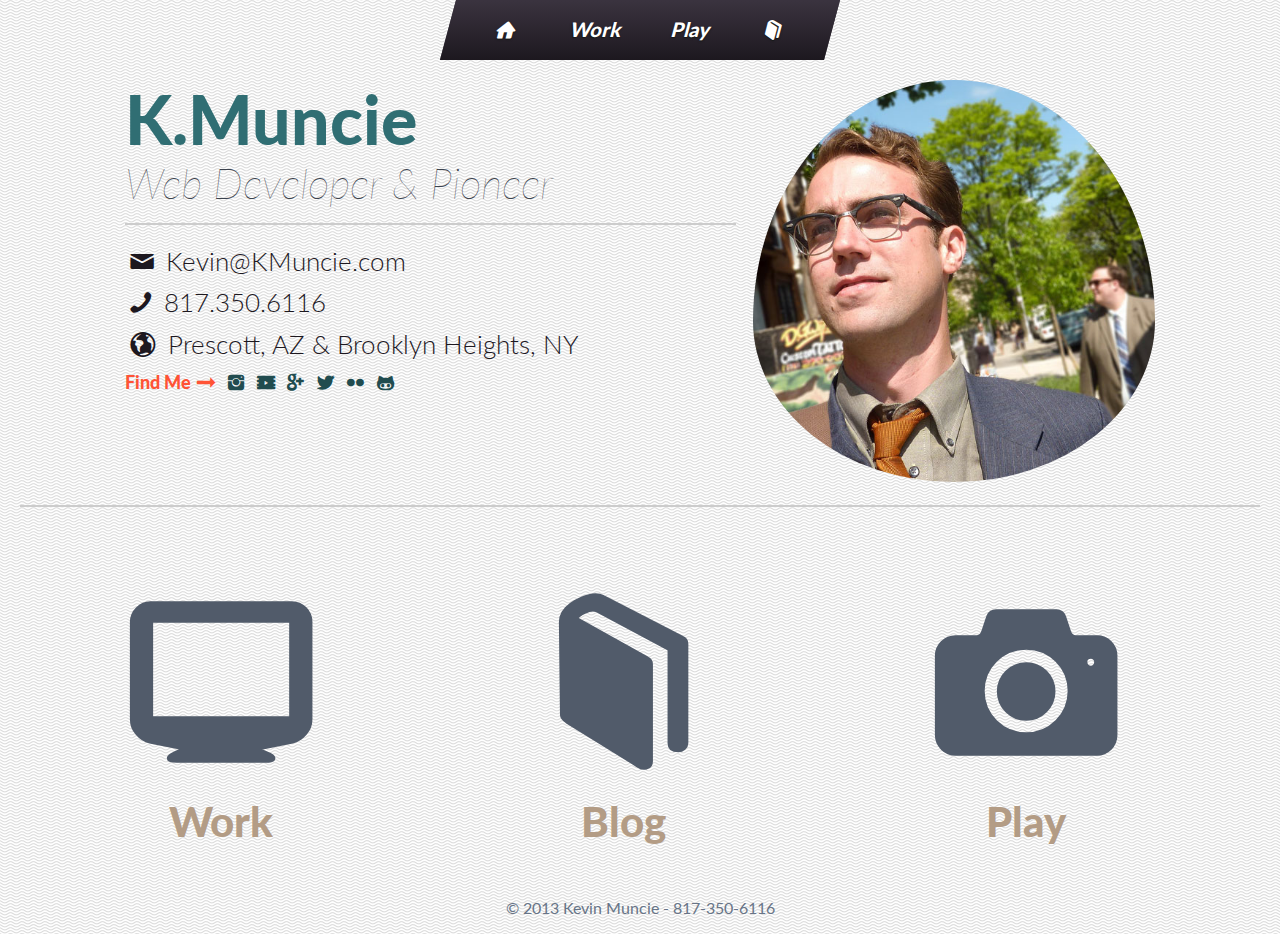
==== commit 59b5d99f: "Add footer, continue work on Work page" ====
--- a/index.html
+++ b/index.html
@@ -38,7 +38,7 @@
 <body>
 <div class="navbar row">
   <!-- Toggle for mobile navigation, targeting the <ul> -->
-  <a class="toggle" gumby-trigger=".navbar > ul" href="#"><i class="icon-menu"></i></a>
+  <a class="toggle" gumby-trigger=".navbar > ul" href="# title="Navigation" "><i class="icon-menu"></i></a>
   <ul class="twelve columns centered">
     <li>
       <a href="http://kmuncie.com" title="Home"><i class="icon-home"></i></a>
@@ -57,7 +57,7 @@
 
   <div class="row">
     <header class="six columns push_one pagehed">
-      <h1>K.Muncie</h1>
+      <h1 title="Kevin Muncie">K.Muncie</h1>
       <h2>Web Developer &amp; Pioneer</h2>
       <hr>
       <div class="row">
@@ -66,13 +66,13 @@
             <li><h4><i class="icon-mail"></i> Kevin@KMuncie.com</h4></li>
             <li><h4><i class="icon-phone"></i> 817.350.6116</h4></li>
             <li><h4><i class="icon-globe"></i> Prescott, AZ &amp; Brooklyn Heights, NY</h4></li>
-            <li><h5><span class="findme">Find Me<i class="icon-right-thin"></span></i><a href="#"><i class="icon-instagram"></i></a><a href="#"><i class="icon-video"></i></a><a href="#"><i class="icon-gplus"></i></a><a href="#"><i class="icon-twitter"></i></a><a href="#"><i class="icon-flickr"></i></a><a href="#"><i class="icon-github"></i></a></h5></li>
+            <li><h5><span class="findme">Find Me<i class="icon-right-thin"></span></i><a href="#"><i class="icon-instagram" title="Instagram"></i></a><a href="#"><i class="icon-video" title="YouTube"></i></a><a href="#"><i class="icon-gplus" title="Google+"></i></a><a href="#"><i class="icon-twitter" title="Twitter"></i></a><a href="#"><i class="icon-flickr" title="Flickr"></i></a><a href="#"><i class="icon-github"  title="GitHub"></i></a></h5></li>
           </ul>
         </div>
       </div>
     </header>
     <div class="four columns">
-      <img src="img/Kevin2012.jpg" class="egg">
+      <img src="img/Kevin2012.jpg" class="egg" title="A photo of Kevin Muncie in Brooklyn, New York">
     </div>
   </div>
 
@@ -80,23 +80,29 @@
     <hr>
   <div class="four columns no-gutter icon-nav">
   <a href="#">
-    <h3 class="big-icon center"><i class="icon-monitor"></i></h3>
+    <h3 class="big-icon center" title="Work Portfolio"><i class="icon-monitor"></i></h3>
     <h2 class="center">Work</h2>
   </a>
   </div>
   <div class="four columns no-gutter icon-nav">
   <a href="#">
-    <h3 class="big-icon center"><i class="icon-book"></i></h3>
+    <h3 class="big-icon center" title="My personal Blog"><i class="icon-book"></i></h3>
     <h2 class="center">Blog</h2>
   </a>
   </div>
   <div class="four columns no-gutter icon-nav">
   <a href="#">
-    <h3 class="big-icon center"><i class="icon-camera"></i></h3>
+    <h3 class="big-icon center" title="My adventures and photography"><i class="icon-camera"></i></h3>
     <h2 class="center">Play</h2>
   </a>
   </div>
 </div>
+
+<footer class="row">
+  <div class="twelve columns">
+    <p>&copy; 2013 Kevin Muncie - 817-350-6116</p>
+  </div>
+</footer>
 
 <!-- </br>
 </br>
--- a/css/gumby.css
+++ b/css/gumby.css
@@ -1 +1 @@
-@charset "IBM437";@import url(//fonts.googleapis.com/css?family=Lato:100,300,100italic,900);html,body,div,span,applet,object,iframe,h1,h2,h3,h4,h5,h6,p,blockquote,pre,a,abbr,acronym,address,big,cite,code,del,dfn,em,img,ins,kbd,q,s,samp,small,strike,strong,sub,sup,tt,var,b,u,i,center,dl,dt,dd,ol,ul,li,fieldset,form,label,legend,table,caption,tbody,tfoot,thead,tr,th,td,article,aside,canvas,details,embed,figure,figcaption,footer,header,hgroup,menu,nav,output,ruby,section,summary,time,mark,audio,video{margin:0;padding:0;border:0;font:inherit;font-size:100%;vertical-align:baseline}html{line-height:1}ol,ul{list-style:none}table{border-collapse:collapse;border-spacing:0}caption,th,td{text-align:left;font-weight:normal;vertical-align:middle}q,blockquote{quotes:none}q:before,q:after,blockquote:before,blockquote:after{content:"";content:none}a img{border:none}article,aside,details,figcaption,figure,footer,header,hgroup,menu,nav,section,summary{display:block}* html{font-size:100%}html{font-size:16px;line-height:1.625em}html *{-webkit-box-sizing:border-box;-moz-box-sizing:border-box;box-sizing:border-box}body{background:#fff;font-family:"Lato";font-weight:400;color:#262e2e;position:relative;-webkit-font-smoothing:antialiased}@media only screen and (max-width: 767px){body{-webkit-text-size-adjust:none;-ms-text-size-adjust:none;width:100%;min-width:0}}html,body{height:100%}.ie9{font-family:"Lato"}.ie9 *{font-family:"Lato"}.hide{display:none}.hide.active,.show{display:block}.fixed{position:fixed}.fixed.pinned{position:absolute}@media only screen and (max-width: 768px){.fixed{position:relative !important;top:auto !important;left:auto !important}}.unfixed{position:relative !important;top:auto !important;left:auto !important}.text-center{text-align:center}.text-left{text-align:left}.text-right{text-align:right}@font-face{font-family:"entypo";font-style:normal;font-weight:400;src:url(../fonts/icons/entypo.eot);src:url("../fonts/icons/entypo.eot?#iefix") format("ie9-skip-eot"),url("../fonts/icons/entypo.woff") format("woff"),url("../fonts/icons/entypo.ttf") format("truetype"),url("../fonts/icons/entypo.svg") format("svg")}h1,h2,h3,h4,h5,h6{font-family:"Lato";font-weight:900;color:#004350;text-rendering:optimizeLegibility;padding-top:0.273em;line-height:1.15538em;padding-bottom:-1.352em}h1 a,h2 a,h3 a,h4 a,h5 a,h6 a{color:#214c4f}@media only screen and (max-width: 767px){h1,h2,h3,h4,h5,h6{word-wrap:break-word}}h1{font-size:68px;font-size:4.25rem}h1.xlarge{font-size:110px;font-size:6.875rem}h1.xxlarge{font-size:126px;font-size:7.875rem}h1.absurd{font-size:177px;font-size:11.0625rem}h2{font-size:42px;font-size:2.625rem}h3{font-size:30px;font-size:1.875rem}h3.large{font-size:68px;font-size:4.25rem}h4{font-size:26px;font-size:1.625rem}h5{font-size:18px;font-size:1.125rem}h6{font-size:16px;font-size:1rem}@media only screen and (max-width: 767px){h1{font-size:42px;font-size:2.625rem}h2{font-size:34px;font-size:2.125rem}}.subhead{color:#777;font-weight:normal;margin-bottom:20px}p{font-family:"Lato";font-weight:400;font-size:25.6px;font-size:1.6rem;margin-bottom:13px;line-height:1.625em}p.lead{font-size:20px;font-size:1.25rem;margin-bottom:18px}@media only screen and (max-width: 768px){p{font-size:17.6px;font-size:1.1rem;line-height:1.625em}}a{color:#ff5335;text-decoration:none;outline:0;line-height:inherit}a:hover{color:#ff5335}ul,ol{margin-bottom:0.273em}ul{list-style:none outside}ol{list-style:decimal;margin-left:30px}ul.square,ul.circle,ul.disc{margin-left:25px}ul.square{list-style:square outside}ul.circle{list-style:circle outside}ul.disc{list-style:disc outside}ul ul{margin:4px 0 5px 25px}ol ol{margin:4px 0 5px 30px}li{padding-bottom:0.273em}ul.large li{line-height:21px}dl dt{font-weight:bold;font-size:16px;font-size:1rem}@media only screen and (max-width: 768px){ul,ol,dl,p{text-align:left}}em{font-style:italic;line-height:inherit}strong{font-weight:900;line-height:inherit;color:#546666}small{font-size:56.4%;line-height:inherit}h1 small,h2 small,h3 small,h4 small,h5 small{color:#777}blockquote{line-height:20px;color:#777;margin:0 0 18px;padding:9px 20px 0 19px;border-left:5px solid #ccc}blockquote p{line-height:20px;color:#777}blockquote cite{display:block;font-size:12px;font-size:1.2rem;color:#262e2e}blockquote cite:before{content:"\2014 \0020"}blockquote cite a{color:#262e2e}blockquote cite a:visited{color:#262e2e}hr{border:1px solid #ccc;clear:both;margin:16px 0 18px;height:0}abbr,acronym{text-transform:uppercase;font-size:90%;color:#222;border-bottom:1px solid #ccc;cursor:help}abbr{text-transform:none}@media print{*{background:transparent !important;color:black !important;text-shadow:none !important;filter:none !important;-ms-filter:none !important}p a{color:#262e2e !important;text-decoration:underline}p a:visited{color:#262e2e !important;text-decoration:underline}p a[href]:after{content:" (" attr(href) ")"}abbr[title]:after{content:" (" attr(title) ")"}.ir a:after{content:""}a[href^="javascript:"]:after,a[href^="#"]:after{content:""}pre,blockquote{border:1px solid #999;page-break-inside:avoid}thead{display:table-header-group}tr,img{page-break-inside:avoid}@page{margin:0.5cm}p,h2,h3{orphans:3;widows:3}h2,h3{page-break-after:avoid}}.row{width:100%;max-width:1500px;min-width:320px;margin:0 auto}@media only screen and (max-width: 1520px){.row{padding:0 20px}}.row .row{min-width:0px}@media only screen and (max-width: 1520px){.row .row{padding:0}}.column,.columns{margin-left:1.33333%;float:left;min-height:1px;-webkit-box-sizing:border-box;-moz-box-sizing:border-box;box-sizing:border-box}.column:first-child,.columns:first-child,.alpha{margin-left:0px}.column.omega,.columns.omega{float:right}.row .one.column{width:7.11111%}.row .one.columns{width:7.11111%}.row .two.columns{width:15.55556%}.row .three.columns{width:24%}.row .four.columns{width:32.44444%}.row .five.columns{width:40.88889%}.row .six.columns{width:49.33333%}.row .seven.columns{width:57.77778%}.row .eight.columns{width:66.22222%}.row .nine.columns{width:74.66667%}.row .ten.columns{width:83.11111%}.row .eleven.columns{width:91.55556%}.row .twelve.columns{width:100%}.row .push_one{margin-left:9.77778%}.row .push_one:first-child{margin-left:8.44444%}.row .push_two{margin-left:18.22222%}.row .push_two:first-child{margin-left:16.88889%}.row .push_three{margin-left:26.66667%}.row .push_three:first-child{margin-left:25.33333%}.row .push_four{margin-left:35.11111%}.row .push_four:first-child{margin-left:33.77778%}.row .push_five{margin-left:43.55556%}.row .push_five:first-child{margin-left:42.22222%}.row .push_six{margin-left:52.0%}.row .push_six:first-child{margin-left:50.66667%}.row .push_seven{margin-left:60.44444%}.row .push_seven:first-child{margin-left:59.11111%}.row .push_eight{margin-left:68.88889%}.row .push_eight:first-child{margin-left:67.55556%}.row .push_nine{margin-left:77.33333%}.row .push_nine:first-child{margin-left:76%}.row .push_ten{margin-left:85.77778%}.row .push_ten:first-child{margin-left:84.44444%}.row .push_eleven{margin-left:94.22222%}.row .push_eleven:first-child{margin-left:92.88889%}.row .one.centered{margin-left:46.44444%}.row .two.centered{margin-left:42.22222%}.row .three.centered{margin-left:38%}.row .four.centered{margin-left:33.77778%}.row .five.centered{margin-left:29.55556%}.row .six.centered{margin-left:25.33333%}.row .seven.centered{margin-left:21.11111%}.row .eight.centered{margin-left:16.88889%}.row .nine.centered{margin-left:12.66667%}.row .ten.centered{margin-left:8.44444%}.row .eleven.centered{margin-left:4.22222%}.sixteen.colgrid .row .one.column{width:5%}.sixteen.colgrid .row .one.columns{width:5%}.sixteen.colgrid .row .two.columns{width:11.33333%}.sixteen.colgrid .row .three.columns{width:17.66667%}.sixteen.colgrid .row .four.columns{width:24%}.sixteen.colgrid .row .five.columns{width:30.33333%}.sixteen.colgrid .row .six.columns{width:36.66667%}.sixteen.colgrid .row .seven.columns{width:43%}.sixteen.colgrid .row .eight.columns{width:49.33333%}.sixteen.colgrid .row .nine.columns{width:55.66667%}.sixteen.colgrid .row .ten.columns{width:62%}.sixteen.colgrid .row .eleven.columns{width:68.33333%}.sixteen.colgrid .row .twelve.columns{width:74.66667%}.sixteen.colgrid .row .thirteen.columns{width:81%}.sixteen.colgrid .row .fourteen.columns{width:87.33333%}.sixteen.colgrid .row .fifteen.columns{width:93.66667%}.sixteen.colgrid .row .sixteen.columns{width:100%}.sixteen.colgrid .row .push_one{margin-left:7.66667%}.sixteen.colgrid .row .push_one:first-child{margin-left:6.33333%}.sixteen.colgrid .row .push_two{margin-left:14%}.sixteen.colgrid .row .push_two:first-child{margin-left:12.66667%}.sixteen.colgrid .row .push_three{margin-left:20.33333%}.sixteen.colgrid .row .push_three:first-child{margin-left:19%}.sixteen.colgrid .row .push_four{margin-left:26.66667%}.sixteen.colgrid .row .push_four:first-child{margin-left:25.33333%}.sixteen.colgrid .row .push_five{margin-left:33%}.sixteen.colgrid .row .push_five:first-child{margin-left:31.66667%}.sixteen.colgrid .row .push_six{margin-left:39.33333%}.sixteen.colgrid .row .push_six:first-child{margin-left:38.0%}.sixteen.colgrid .row .push_seven{margin-left:45.66667%}.sixteen.colgrid .row .push_seven:first-child{margin-left:44.33333%}.sixteen.colgrid .row .push_eight{margin-left:52%}.sixteen.colgrid .row .push_eight:first-child{margin-left:50.66667%}.sixteen.colgrid .row .push_nine{margin-left:58.33333%}.sixteen.colgrid .row .push_nine:first-child{margin-left:57.0%}.sixteen.colgrid .row .push_ten{margin-left:64.66667%}.sixteen.colgrid .row .push_ten:first-child{margin-left:63.33333%}.sixteen.colgrid .row .push_eleven{margin-left:71.0%}.sixteen.colgrid .row .push_eleven:first-child{margin-left:69.66667%}.sixteen.colgrid .row .push_twelve{margin-left:77.33333%}.sixteen.colgrid .row .push_twelve:first-child{margin-left:76%}.sixteen.colgrid .row .push_thirteen{margin-left:83.66667%}.sixteen.colgrid .row .push_thirteen:first-child{margin-left:82.33333%}.sixteen.colgrid .row .push_fourteen{margin-left:90.0%}.sixteen.colgrid .row .push_fourteen:first-child{margin-left:88.66667%}.sixteen.colgrid .row .push_fifteen{margin-left:96.33333%}.sixteen.colgrid .row .push_fifteen:first-child{margin-left:95%}.sixteen.colgrid .row .one.centered{margin-left:47.5%}.sixteen.colgrid .row .two.centered{margin-left:44.33333%}.sixteen.colgrid .row .three.centered{margin-left:41.16667%}.sixteen.colgrid .row .four.centered{margin-left:38%}.sixteen.colgrid .row .five.centered{margin-left:34.83333%}.sixteen.colgrid .row .six.centered{margin-left:31.66667%}.sixteen.colgrid .row .seven.centered{margin-left:28.5%}.sixteen.colgrid .row .eight.centered{margin-left:25.33333%}.sixteen.colgrid .row .nine.centered{margin-left:22.16667%}.sixteen.colgrid .row .ten.centered{margin-left:19%}.sixteen.colgrid .row .eleven.centered{margin-left:15.83333%}.sixteen.colgrid .row .twelve.centered{margin-left:12.66667%}.sixteen.colgrid .row .thirteen.centered{margin-left:9.5%}.sixteen.colgrid .row .fourteen.centered{margin-left:6.33333%}.sixteen.colgrid .row .fifteen.centered{margin-left:3.16667%}.pull_right{float:right}.pull_left{float:left}img,object,embed{max-width:100%;height:auto}img{-ms-interpolation-mode:bicubic}#map_canvas img,.map_canvas img{max-width:none !important}.tiles{display:block;overflow:hidden}.tiles>li{display:block;height:auto;float:left;padding-bottom:0}.tiles.two_up{margin-left:-4%}.tiles.two_up>li{margin-left:4%;width:46%}.tiles.three_up,.tiles.four_up{margin-left:-2%}.tiles.three_up>li{margin-left:2%;width:31.3%}.tiles.four_up>li{margin-left:2%;width:23%}.tiles.five_up{margin-left:-1.5%}.tiles.five_up>li{margin-left:1.5%;width:18.5%}.clearfix{*zoom:1}.clearfix:before,.clearfix:after{content:"";display:table}.clearfix:after{clear:both}.row{*zoom:1}.row:before,.row:after{content:"";display:table}.row:after{clear:both}.valign{display:table;width:100%}.valign>div{display:table-cell;vertical-align:middle}.valign ​>article{display:table-cell;vertical-align:middle}@media only screen and (max-width: 767px){body{-webkit-text-size-adjust:none;-ms-text-size-adjust:none;width:100%;min-width:0}.container{min-width:0;margin-left:0;margin-right:0}.row{width:100%;min-width:0;margin-left:0;margin-right:0}.row .row .column,.row .row .columns{padding:0}.row .centered{margin-left:0 !important}.column,.columns{width:auto !important;float:none;margin-left:0;margin-right:0}.column:last-child,.columns:last-child{margin-right:0;float:none}[class*="column"]+[class*="column"]:last-child{float:none}[class*="column"]:before{display:table}[class*="column"]:after{display:table;clear:both}[class^="push_"],[class*="push_"]{margin-left:0 !important}}.navbar{width:100%;min-height:60px;display:block;margin-bottom:20px;background:#4a4d50}@media only screen and (max-width: 767px){.navbar{position:relative;border:none}.navbar .column,.navbar .columns{min-height:0}}.navbar.fixed{top:0;left:0;z-index:99999}.navbar a.toggle{display:none}@media only screen and (max-width: 767px){.navbar a.toggle{top:18%;right:4%;width:46px;position:absolute;text-align:center;display:inline-block;color:#fff;background:#4a4d50;height:40px;line-height:38px;-webkit-border-radius:4px;-moz-border-radius:4px;-ms-border-radius:4px;-o-border-radius:4px;border-radius:4px;font-size:30px;font-size:1.875rem}.navbar a.toggle:hover{background:#565a5d}.navbar a.toggle:active,.navbar a.toggle.active{background:#3e4043}}.navbar .logo{display:inline-block;margin:0 1.33333% 0 0;padding:0;height:60px;line-height:58px}.navbar .logo a{display:block;padding:0 0 0 16px;overflow:hidden;height:60px;line-height:58px}.navbar .logo a img{max-height:95%}@media only screen and (max-width: 767px){.navbar .logo{float:left;display:inline}.navbar .logo a{padding:0}.navbar .logo a img{width:auto;height:auto;max-width:100%}}.navbar ul{display:table;vertical-align:middle;margin:0;float:none}@media only screen and (max-width: 767px){.navbar ul{position:absolute;display:block;width:100% !important;height:0;max-height:0;top:60px;left:0;overflow:hidden;text-align:center;background:#3e4043}.navbar ul.active{height:auto;max-height:600px;z-index:999999;-webkit-transition-duration:0.5s;-moz-transition-duration:0.5s;-o-transition-duration:0.5s;transition-duration:0.5s;-webkit-box-shadow:0 2px 2px #252728;-moz-box-shadow:0 2px 2px #252728;box-shadow:0 2px 2px #252728}}.navbar ul li{display:table-cell;text-align:center;padding-bottom:0;margin:0;height:60px;line-height:58px}@media only screen and (max-width: 767px){.navbar ul li{display:block;position:relative;min-height:50px;max-height:320px;height:auto;width:100%;border-right:0 !important;-webkit-box-shadow:none;-moz-box-shadow:none;box-shadow:none;-webkit-transition-duration:0.5s;-moz-transition-duration:0.5s;-o-transition-duration:0.5s;transition-duration:0.5s}}.navbar ul li>a{display:block;padding:0 16px;white-space:nowrap;color:#fff;text-shadow:0 1px 2px #191a1b,0 1px 0 #191a1b;height:60px;line-height:58px;font-size:16px;font-size:1rem}.navbar ul li>a i.icon-popup{position:absolute}.navbar ul li .btn{border-color:#000101 !important}.navbar ul li.field{margin-bottom:0 !important;margin-right:0}@media only screen and (max-width: 767px){.navbar ul li.field{padding:0 20px}}.navbar ul li.field input.search{background:#191a1b;border:none;color:#b39c85}.navbar ul li .dropdown{width:auto;min-width:0px;max-width:320px;height:0;position:absolute;background:#b9a48e;overflow:hidden;z-index:999}@media only screen and (max-width: 767px){.navbar ul li .dropdown{width:100%;max-width:100%;position:relative;-webkit-box-shadow:none !important;-moz-box-shadow:none !important;box-shadow:none !important}.navbar ul li.active .dropdown{border-bottom:1px solid #313436}.navbar ul li.active .dropdown ul{position:relative;top:0;background:#36393b;min-height:50px;max-height:250px;height:auto;overflow:auto;-webkit-box-shadow:none !important;-moz-box-shadow:none !important;box-shadow:none !important}.navbar ul li.active .dropdown ul li{min-height:50px;border-bottom:#3e4043}.navbar ul li.active .dropdown ul li a{color:#fff;border-bottom:1px solid #313436}.navbar ul li.active .dropdown ul li a:hover{color:#ff5335}}@media only screen and (min-width: 768px) and (max-width: 1499px){.navbar>ul>li>.btn a{padding:0 10px 0 10px !important}.navbar ul>li .dropdown ul li.active .dropdown{left:-320px}}.ie7 .navbar>ul{width:auto}.ie7 .navbar,.ie7 .navbar>ul>li>a{display:block}.ie7 .navbar .logo,.ie7 .navbar ul,.ie7 .navbar ul li{float:left;display:inline-block}.ie7 .navbar .logo a{display:block;overflow:hidden}.ie7 .navbar>ul>li .field{display:block;padding:12px 18px 0;width:80%}.pretty.navbar{background-image:-webkit-gradient(linear, 50% 0%, 50% 100%, color-stop(0%, #7b8085), color-stop(100%, #313436));background-image:-webkit-linear-gradient(#7b8085,#313436);background-image:-moz-linear-gradient(#7b8085,#313436);background-image:-o-linear-gradient(#7b8085,#313436);background-image:linear-gradient(#7b8085,#313436);-webkit-box-shadow:inset 0 1px 1px #7b8085,0 1px 2px rgba(0,0,0,0.8) !important;-moz-box-shadow:inset 0 1px 1px #7b8085,0 1px 2px rgba(0,0,0,0.8) !important;box-shadow:inset 0 1px 1px #7b8085,0 1px 2px rgba(0,0,0,0.8) !important}@media only screen and (max-width: 767px){.pretty.navbar a.toggle{border:1px solid #3e4043;background-image:-webkit-gradient(linear, 50% 0%, 50% 100%, color-stop(0%, #7b8085), color-stop(100%, #4a4d50));background-image:-webkit-linear-gradient(#7b8085,#4a4d50);background-image:-moz-linear-gradient(#7b8085,#4a4d50);background-image:-o-linear-gradient(#7b8085,#4a4d50);background-image:linear-gradient(#7b8085,#4a4d50);-webkit-box-shadow:inset 0 1px 2px #888d91,inset 0 -1px 1px #565a5d,inset 1px 0 1px #565a5d,inset -1px 0 1px #565a5d,0 1px 1px #63676a;-moz-box-shadow:inset 0 1px 2px #888d91,inset 0 -1px 1px #565a5d,inset 1px 0 1px #565a5d,inset -1px 0 1px #565a5d,0 1px 1px #63676a;box-shadow:inset 0 1px 2px #888d91,inset 0 -1px 1px #565a5d,inset 1px 0 1px #565a5d,inset -1px 0 1px #565a5d,0 1px 1px #63676a}.pretty.navbar a.toggle i{text-shadow:0 1px 1px #191a1b}.pretty.navbar a.toggle:hover{background-image:-webkit-gradient(linear, 50% 0%, 50% 100%, color-stop(0%, #888d91), color-stop(100%, #565a5d));background-image:-webkit-linear-gradient(#888d91,#565a5d);background-image:-moz-linear-gradient(#888d91,#565a5d);background-image:-o-linear-gradient(#888d91,#565a5d);background-image:linear-gradient(#888d91,#565a5d)}.pretty.navbar a.toggle:active,.pretty.navbar a.toggle.active{background-image:-webkit-gradient(linear, 50% 0%, 50% 100%, color-stop(0%, #3e4043), color-stop(100%, #4a4d50));background-image:-webkit-linear-gradient(#3e4043,#4a4d50);background-image:-moz-linear-gradient(#3e4043,#4a4d50);background-image:-o-linear-gradient(#3e4043,#4a4d50);background-image:linear-gradient(#3e4043,#4a4d50);-webkit-box-shadow:0 1px 1px #63676a;-moz-box-shadow:0 1px 1px #63676a;box-shadow:0 1px 1px #63676a}}.pretty.navbar.row{-webkit-border-radius:4px;-moz-border-radius:4px;-ms-border-radius:4px;-o-border-radius:4px;border-radius:4px}@media only screen and (max-width: 767px){.pretty.navbar.row{-webkit-border-radius:0;-moz-border-radius:0;-ms-border-radius:0;-o-border-radius:0;border-radius:0}}.pretty.navbar ul li.field input.search{background-image:-webkit-gradient(linear, 50% 0%, 50% 100%, color-stop(0%, #191a1b), color-stop(100%, #4f5255));background-image:-webkit-linear-gradient(#191a1b,#4f5255);background-image:-moz-linear-gradient(#191a1b,#4f5255);background-image:-o-linear-gradient(#191a1b,#4f5255);background-image:linear-gradient(#191a1b,#4f5255);border:none;-webkit-box-shadow:0 1px 2px #888d91 !important;-moz-box-shadow:0 1px 2px #888d91 !important;box-shadow:0 1px 2px #888d91 !important}.pretty.navbar>ul>li:first-child,.pretty.navbar .pretty.navbar>ul>li:first-child a:hover{-webkit-box-shadow:none;-moz-box-shadow:none;box-shadow:none}.navbar li .dropdown ul{margin:0;display:block}.navbar li .dropdown ul>li{position:relative;display:block;width:100%;float:left;text-align:left;height:auto;-webkit-border-radius:none;-moz-border-radius:none;-ms-border-radius:none;-o-border-radius:none;border-radius:none}@media only screen and (min-width: 768px) and (max-width: 1499px){.navbar li .dropdown ul>li{max-width:320px;word-wrap:break-word}}.navbar li .dropdown ul>li a{display:block;padding:0 20px;color:#ff5335;border-bottom:1px solid #ccc;text-shadow:none;height:51px;line-height:49px}@media only screen and (max-width: 767px){.navbar li .dropdown ul>li a{padding:0 20px}}.navbar li .dropdown ul>li .dropdown{display:none;background:#c7b6a4}.navbar li .dropdown ul li:first-child a{-webkit-border-radius:0;-moz-border-radius:0;-ms-border-radius:0;-o-border-radius:0;border-radius:0}.gumby-no-touch .navbar ul li:hover>a,.gumby-touch .navbar ul li.active>a{position:relative;background:#868d92;z-index:1000}.gumby-no-touch .navbar ul li:hover .dropdown,.gumby-touch .navbar ul li.active .dropdown{min-height:50px;max-height:561px;overflow:visible;height:auto;width:100%;padding:0;border-top:1px solid #3e4043;-webkit-box-shadow:0px 3px 4px rgba(0,0,0,0.3);-moz-box-shadow:0px 3px 4px rgba(0,0,0,0.3);box-shadow:0px 3px 4px rgba(0,0,0,0.3)}.gumby-no-touch .navbar ul li:hover .dropdown ul{position:relative;top:0;min-height:50px;max-height:250px;height:auto;-webkit-box-shadow:none !important;-moz-box-shadow:none !important;box-shadow:none !important;-webkit-transition-duration:0.5s;-moz-transition-duration:0.5s;-o-transition-duration:0.5s;transition-duration:0.5s;min-height:50px;max-height:250px;height:auto;-webkit-box-shadow:none !important;-moz-box-shadow:none !important;box-shadow:none !important;-webkit-transition-duration:0.5s;-moz-transition-duration:0.5s;-o-transition-duration:0.5s;transition-duration:0.5s}.gumby-no-touch .navbar ul li:hover .dropdown ul li{min-height:50px}@media only screen and (max-width: 767px){.gumby-no-touch .navbar ul li:hover .dropdown ul{overflow:auto;background:#36393b}.gumby-no-touch .navbar ul li:hover .dropdown ul li{border-bottom:#3e4043}.gumby-no-touch .navbar ul li:hover .dropdown ul li a{color:#fff;border-bottom:1px solid #313436}.gumby-no-touch .navbar ul li:hover .dropdown ul li a:hover{color:#ff5335}}.gumby-no-touch .navbar ul li:hover .dropdown ul li{min-height:50px}.gumby-no-touch .navbar li .dropdown ul>li:hover .dropdown,.gumby-touch .navbar li .dropdown ul>li.active .dropdown{border-top:none;display:block;position:absolute;z-index:9999;left:100%;top:0px;margin-top:0}@media only screen and (max-width: 767px){.gumby-no-touch .navbar li .dropdown ul>li:hover .dropdown,.gumby-touch .navbar li .dropdown ul>li.active .dropdown{position:relative;left:0}.gumby-no-touch .navbar li .dropdown ul>li:hover .dropdown ul,.gumby-touch .navbar li .dropdown ul>li.active .dropdown ul{background:#252728 !important}}.gumby-no-touch .navbar li .dropdown ul li a:hover{background:#b39c85}.gumby-touch .navbar a:hover{color:#fff !important}.subnav{display:block;width:auto;overflow:hidden;margin:0 0 18px 0;padding-top:4px}.subnav li,.subnav dt,.subnav dd{float:left;display:inline;margin-left:9px;margin-bottom:4px}.subnav li:first-child,.subnav dt:first-child,.subnav dd:first-child{margin-left:0}.subnav dt{color:#999;font-weight:normal}.subnav li a,.subnav dd a{color:#05390a;font-size:15px;text-decoration:none;-webkit-border-radius:4px;-moz-border-radius:4px;-ms-border-radius:4px;-o-border-radius:4px;border-radius:4px}.subnav li.active a,.subnav dd.active a{background:#5dbb73;padding:5px 9px;text-shadow:0 1px 1px #77d58e}.btn,.skiplink{display:inline-block;width:auto;background:#b39c85;-webkit-appearance:none;font-family:"Lato";font-weight:600;padding:0 !important;text-align:center}.btn>a,.btn input,.btn button,.skiplink>a,.skiplink input,.skiplink button{display:block;padding:0 18px;color:#fff;height:100%}.btn input,.btn button,.skiplink input,.skiplink button{background:none;border:none;width:100%;font-size:100%;cursor:pointer;font-weight:400;-webkit-appearance:none;-moz-appearance:none;appearance:none}.btn.xlarge,.skiplink.xlarge{font-size:42px;font-size:2.625rem;height:92px;line-height:90px}.btn.xlarge a,.skiplink.xlarge a{position:relative;padding:0 42px}.btn.xlarge.icon-left a,.skiplink.xlarge.icon-left a{padding-left:92px}.btn.xlarge.icon-left a:before,.skiplink.xlarge.icon-left a:before{left:28px}.btn.xlarge.icon-right a,.skiplink.xlarge.icon-right a{padding-right:92px}.btn.xlarge.icon-right a:after,.skiplink.xlarge.icon-right a:after{right:28px}.btn.large,.skiplink.large{font-size:30px;font-size:1.875rem;height:66px;line-height:64px}.btn.large a,.skiplink.large a{position:relative;padding:0 30px}.btn.large.icon-left a,.skiplink.large.icon-left a{padding-left:66px}.btn.large.icon-left a:before,.skiplink.large.icon-left a:before{left:20px}.btn.large.icon-right a,.skiplink.large.icon-right a{padding-right:66px}.btn.large.icon-right a:after,.skiplink.large.icon-right a:after{right:20px}.btn.medium,.skiplink.medium{font-size:30px;font-size:1.875rem;height:66px;line-height:64px}.btn.medium a,.skiplink.medium a{position:relative;padding:0 30px}.btn.medium.icon-left a,.skiplink.medium.icon-left a{padding-left:66px}.btn.medium.icon-left a:before,.skiplink.medium.icon-left a:before{left:20px}.btn.medium.icon-right a,.skiplink.medium.icon-right a{padding-right:66px}.btn.medium.icon-right a:after,.skiplink.medium.icon-right a:after{right:20px}.btn.medium a,.skiplink.medium a{padding:0 18px}.btn.small,.skiplink.small{font-size:26px;font-size:1.625rem;height:58px;line-height:56px}.btn.small a,.skiplink.small a{position:relative;padding:0 26px}.btn.small.icon-left a,.skiplink.small.icon-left a{padding-left:58px}.btn.small.icon-left a:before,.skiplink.small.icon-left a:before{left:17.33333px}.btn.small.icon-right a,.skiplink.small.icon-right a{padding-right:58px}.btn.small.icon-right a:after,.skiplink.small.icon-right a:after{right:17.33333px}.btn.small a,.skiplink.small a{padding:0 10px}.btn.oval,.skiplink.oval{-webkit-border-radius:1000px;-moz-border-radius:1000px;-ms-border-radius:1000px;-o-border-radius:1000px;border-radius:1000px}.btn.pill-left,.skiplink.pill-left{-webkit-border-radius:500px 0 0 500px;-moz-border-radius:500px 0 0 500px;-ms-border-radius:500px 0 0 500px;-o-border-radius:500px 0 0 500px;border-radius:500px 0 0 500px}.btn.pill-right,.skiplink.pill-right{-webkit-border-radius:0 500px 500px 0;-moz-border-radius:0 500px 500px 0;-ms-border-radius:0 500px 500px 0;-o-border-radius:0 500px 500px 0;border-radius:0 500px 500px 0}.btn.primary,.skiplink.primary{background:#14a4b8;border:1px solid #14a4b8}.btn.primary:hover,.skiplink.primary:hover{background:#19cde6}.btn.primary:active,.skiplink.primary:active{background:#0f7b8a}.btn.secondary,.skiplink.secondary{background:#ff5335;border:1px solid #ff5335}.btn.secondary:hover,.skiplink.secondary:hover{background:#ff7e68}.btn.secondary:active,.skiplink.secondary:active{background:#ff2802}.btn.default,.skiplink.default{background:#b39c85;border:1px solid #b39c85;color:#000;border:1px solid #b39c85}.btn.default:hover,.skiplink.default:hover{background:#c7b6a4}.btn.default:active,.skiplink.default:active{background:#9f8366}.btn.default:hover,.skiplink.default:hover{border:1px solid #a98f75}.btn.default a,.btn.default input,.btn.default button,.skiplink.default a,.skiplink.default input,.skiplink.default button{color:#000}.btn.info,.skiplink.info{background:#1d181f;border:1px solid #1d181f}.btn.info:hover,.skiplink.info:hover{background:#382e3c}.btn.info:active,.skiplink.info:active{background:#020202}.btn.danger,.skiplink.danger{background:#306e73;border:1px solid #306e73}.btn.danger:hover,.skiplink.danger:hover{background:#3f9097}.btn.danger:active,.skiplink.danger:active{background:#214c4f}.btn.warning,.skiplink.warning{background:#f6b83f;border:1px solid #f6b83f;color:#644405}.btn.warning:hover,.skiplink.warning:hover{background:#f8ca70}.btn.warning:active,.skiplink.warning:active{background:#f4a60e}.btn.warning a,.btn.warning input,.btn.warning button,.skiplink.warning a,.skiplink.warning input,.skiplink.warning button{color:#644405}.btn.success,.skiplink.success{background:#58c026;border:1px solid #58c026}.btn.success:hover,.skiplink.success:hover{background:#72d940}.btn.success:active,.skiplink.success:active{background:#44951e}.btn.metro,.metro .btn,.metro .skiplink,.btn.metro:hover,.skiplink.metro:hover,.btn.metro:active,.skiplink.metro:active,.skiplink.metro{-webkit-border-radius:0;-moz-border-radius:0;-ms-border-radius:0;-o-border-radius:0;border-radius:0}.btn.metro.rounded,.metro .rounded.btn,.metro .rounded.skiplink,.rounded.skiplink.metro:hover,.rounded.skiplink.metro:active,.skiplink.metro.rounded{-webkit-border-radius:4px;-moz-border-radius:4px;-ms-border-radius:4px;-o-border-radius:4px;border-radius:4px}.btn.pretty,.pretty .btn,.pretty .skiplink,.btn.pretty:hover,.skiplink.pretty:hover,.btn.pretty:active,.skiplink.pretty:active,.skiplink.pretty{-webkit-border-radius:4px;-moz-border-radius:4px;-ms-border-radius:4px;-o-border-radius:4px;border-radius:4px}.btn.pretty.squared,.pretty .squared.btn,.pretty .squared.skiplink,.squared.skiplink.pretty:hover,.squared.skiplink.pretty:active,.skiplink.pretty.squared{-webkit-border-radius:0;-moz-border-radius:0;-ms-border-radius:0;-o-border-radius:0;border-radius:0}.btn.pretty.primary,.pretty .primary.btn,.pretty .primary.skiplink,.primary.skiplink.pretty:hover,.primary.skiplink.pretty:active,.skiplink.pretty.primary{background-image:-webkit-gradient(linear, 50% 0%, 50% 100%, color-stop(0%, #47d7eb), color-stop(100%, #0fa8bd));background-image:-webkit-linear-gradient(#47d7eb,#0fa8bd);background-image:-moz-linear-gradient(#47d7eb,#0fa8bd);background-image:-o-linear-gradient(#47d7eb,#0fa8bd);background-image:linear-gradient(#47d7eb,#0fa8bd);-webkit-box-shadow:inset 0 0 3px #baf0f7;-moz-box-shadow:inset 0 0 3px #baf0f7;box-shadow:inset 0 0 3px #baf0f7;border:1px solid #0c6773}.pretty .primary.btn:hover,.pretty .primary.skiplink:hover,.primary.btn.pretty:hover,.primary.skiplink.pretty:hover,.skiplink.pretty.primary:hover{background-image:-webkit-gradient(linear, 50% 0%, 50% 100%, color-stop(0%, #a2d4fc), color-stop(100%, #54b2fe));background-image:-webkit-linear-gradient(#a2d4fc,#54b2fe);background-image:-moz-linear-gradient(#a2d4fc,#54b2fe);background-image:-o-linear-gradient(#a2d4fc,#54b2fe);background-image:linear-gradient(#a2d4fc,#54b2fe);-webkit-box-shadow:inset 0 0 3px #fff;-moz-box-shadow:inset 0 0 3px #fff;box-shadow:inset 0 0 3px #fff;border:1px solid #0e90f8}.pretty .primary.btn:active,.pretty .primary.skiplink:active,.primary.btn.pretty:active,.primary.skiplink.pretty:active,.skiplink.pretty.primary:active{background-image:-webkit-gradient(linear, 50% 0%, 50% 100%, color-stop(0%, #0fa8bd), color-stop(100%, #47d7eb));background-image:-webkit-linear-gradient(#0fa8bd,#47d7eb);background-image:-moz-linear-gradient(#0fa8bd,#47d7eb);background-image:-o-linear-gradient(#0fa8bd,#47d7eb);background-image:linear-gradient(#0fa8bd,#47d7eb);-webkit-box-shadow:inset 0 0 3px #d1f5fa;-moz-box-shadow:inset 0 0 3px #d1f5fa;box-shadow:inset 0 0 3px #d1f5fa}.btn.pretty.primary a,.pretty .primary.btn a,.pretty .primary.skiplink a,.primary.skiplink.pretty:hover a,.primary.skiplink.pretty:active a,.btn.pretty.primary input,.pretty .primary.btn input,.pretty .primary.skiplink input,.primary.skiplink.pretty:hover input,.primary.skiplink.pretty:active input,.btn.pretty.primary button,.pretty .primary.btn button,.pretty .primary.skiplink button,.primary.skiplink.pretty:hover button,.primary.skiplink.pretty:active button,.skiplink.pretty.primary a,.skiplink.pretty.primary input,.skiplink.pretty.primary button{text-shadow:0 1px 1px #0a525c}.btn.pretty.secondary,.pretty .secondary.btn,.pretty .secondary.skiplink,.secondary.skiplink.pretty:hover,.secondary.skiplink.pretty:active,.skiplink.pretty.secondary{background-image:-webkit-gradient(linear, 50% 0%, 50% 100%, color-stop(0%, #ffaa9b), color-stop(100%, #ff5335));background-image:-webkit-linear-gradient(#ffaa9b,#ff5335);background-image:-moz-linear-gradient(#ffaa9b,#ff5335);background-image:-o-linear-gradient(#ffaa9b,#ff5335);background-image:linear-gradient(#ffaa9b,#ff5335);-webkit-box-shadow:inset 0 0 3px #fff;-moz-box-shadow:inset 0 0 3px #fff;box-shadow:inset 0 0 3px #fff;border:1px solid #e82200}.pretty .secondary.btn:hover,.pretty .secondary.skiplink:hover,.secondary.btn.pretty:hover,.secondary.skiplink.pretty:hover,.skiplink.pretty.secondary:hover{background-image:-webkit-gradient(linear, 50% 0%, 50% 100%, color-stop(0%, #a1d3ad), color-stop(100%, #68c07d));background-image:-webkit-linear-gradient(#a1d3ad,#68c07d);background-image:-moz-linear-gradient(#a1d3ad,#68c07d);background-image:-o-linear-gradient(#a1d3ad,#68c07d);background-image:linear-gradient(#a1d3ad,#68c07d);-webkit-box-shadow:inset 0 0 3px #f8fcf9;-moz-box-shadow:inset 0 0 3px #f8fcf9;box-shadow:inset 0 0 3px #f8fcf9;border:1px solid #469659}.pretty .secondary.btn:active,.pretty .secondary.skiplink:active,.secondary.btn.pretty:active,.secondary.skiplink.pretty:active,.skiplink.pretty.secondary:active{background-image:-webkit-gradient(linear, 50% 0%, 50% 100%, color-stop(0%, #ff5335), color-stop(100%, #ffaa9b));background-image:-webkit-linear-gradient(#ff5335,#ffaa9b);background-image:-moz-linear-gradient(#ff5335,#ffaa9b);background-image:-o-linear-gradient(#ff5335,#ffaa9b);background-image:linear-gradient(#ff5335,#ffaa9b);-webkit-box-shadow:inset 0 0 3px #fff;-moz-box-shadow:inset 0 0 3px #fff;box-shadow:inset 0 0 3px #fff}.btn.pretty.secondary a,.pretty .secondary.btn a,.pretty .secondary.skiplink a,.secondary.skiplink.pretty:hover a,.secondary.skiplink.pretty:active a,.btn.pretty.secondary input,.pretty .secondary.btn input,.pretty .secondary.skiplink input,.secondary.skiplink.pretty:hover input,.secondary.skiplink.pretty:active input,.btn.pretty.secondary button,.pretty .secondary.btn button,.pretty .secondary.skiplink button,.secondary.skiplink.pretty:hover button,.secondary.skiplink.pretty:active button,.skiplink.pretty.secondary a,.skiplink.pretty.secondary input,.skiplink.pretty.secondary button{text-shadow:0 1px 1px #ce1f00}.btn.pretty.default,.pretty .default.btn,.pretty .default.skiplink,.default.skiplink.pretty:hover,.default.skiplink.pretty:active,.skiplink.pretty.default{background-image:-webkit-gradient(linear, 50% 0%, 50% 100%, color-stop(0%, #dacfc4), color-stop(100%, #b89c80));background-image:-webkit-linear-gradient(#dacfc4,#b89c80);background-image:-moz-linear-gradient(#dacfc4,#b89c80);background-image:-o-linear-gradient(#dacfc4,#b89c80);background-image:linear-gradient(#dacfc4,#b89c80);-webkit-box-shadow:inset 0 0 3px #fff;-moz-box-shadow:inset 0 0 3px #fff;box-shadow:inset 0 0 3px #fff;border:1px solid #91765a}.pretty .default.btn:hover,.pretty .default.skiplink:hover,.default.btn.pretty:hover,.default.skiplink.pretty:hover,.skiplink.pretty.default:hover{background-image:-webkit-gradient(linear, 50% 0%, 50% 100%, color-stop(0%, #ffffff), color-stop(100%, #ffffff));background-image:-webkit-linear-gradient(#ffffff,#ffffff);background-image:-moz-linear-gradient(#ffffff,#ffffff);background-image:-o-linear-gradient(#ffffff,#ffffff);background-image:linear-gradient(#ffffff,#ffffff);-webkit-box-shadow:inset 0 0 3px #fff;-moz-box-shadow:inset 0 0 3px #fff;box-shadow:inset 0 0 3px #fff;border:1px solid #d9d9d9}.pretty .default.btn:active,.pretty .default.skiplink:active,.default.btn.pretty:active,.default.skiplink.pretty:active,.skiplink.pretty.default:active{background-image:-webkit-gradient(linear, 50% 0%, 50% 100%, color-stop(0%, #b89c80), color-stop(100%, #dacfc4));background-image:-webkit-linear-gradient(#b89c80,#dacfc4);background-image:-moz-linear-gradient(#b89c80,#dacfc4);background-image:-o-linear-gradient(#b89c80,#dacfc4);background-image:linear-gradient(#b89c80,#dacfc4);-webkit-box-shadow:inset 0 0 3px #fff;-moz-box-shadow:inset 0 0 3px #fff;box-shadow:inset 0 0 3px #fff}.btn.pretty.default a,.pretty .default.btn a,.pretty .default.skiplink a,.default.skiplink.pretty:hover a,.default.skiplink.pretty:active a,.btn.pretty.default input,.pretty .default.btn input,.pretty .default.skiplink input,.default.skiplink.pretty:hover input,.default.skiplink.pretty:active input,.btn.pretty.default button,.pretty .default.btn button,.pretty .default.skiplink button,.default.skiplink.pretty:hover button,.default.skiplink.pretty:active button,.skiplink.pretty.default a,.skiplink.pretty.default input,.skiplink.pretty.default button{text-shadow:0 1px 1px #dacfc4}.btn.pretty.info,.pretty .info.btn,.pretty .info.skiplink,.info.skiplink.pretty:hover,.info.skiplink.pretty:active,.skiplink.pretty.info{background-image:-webkit-gradient(linear, 50% 0%, 50% 100%, color-stop(0%, #534558), color-stop(100%, #1e1720));background-image:-webkit-linear-gradient(#534558,#1e1720);background-image:-moz-linear-gradient(#534558,#1e1720);background-image:-o-linear-gradient(#534558,#1e1720);background-image:linear-gradient(#534558,#1e1720);-webkit-box-shadow:inset 0 0 3px #94809d;-moz-box-shadow:inset 0 0 3px #94809d;box-shadow:inset 0 0 3px #94809d;border:1px solid #000}.pretty .info.btn:hover,.pretty .info.skiplink:hover,.info.btn.pretty:hover,.info.skiplink.pretty:hover,.skiplink.pretty.info:hover{background-image:-webkit-gradient(linear, 50% 0%, 50% 100%, color-stop(0%, #aeb3b6), color-stop(100%, #808e98));background-image:-webkit-linear-gradient(#aeb3b6,#808e98);background-image:-moz-linear-gradient(#aeb3b6,#808e98);background-image:-o-linear-gradient(#aeb3b6,#808e98);background-image:linear-gradient(#aeb3b6,#808e98);-webkit-box-shadow:inset 0 0 3px #f1f2f3;-moz-box-shadow:inset 0 0 3px #f1f2f3;box-shadow:inset 0 0 3px #f1f2f3;border:1px solid #60676b}.pretty .info.btn:active,.pretty .info.skiplink:active,.info.btn.pretty:active,.info.skiplink.pretty:active,.skiplink.pretty.info:active{background-image:-webkit-gradient(linear, 50% 0%, 50% 100%, color-stop(0%, #1e1720), color-stop(100%, #534558));background-image:-webkit-linear-gradient(#1e1720,#534558);background-image:-moz-linear-gradient(#1e1720,#534558);background-image:-o-linear-gradient(#1e1720,#534558);background-image:linear-gradient(#1e1720,#534558);-webkit-box-shadow:inset 0 0 3px #a08ea8;-moz-box-shadow:inset 0 0 3px #a08ea8;box-shadow:inset 0 0 3px #a08ea8}.btn.pretty.info a,.pretty .info.btn a,.pretty .info.skiplink a,.info.skiplink.pretty:hover a,.info.skiplink.pretty:active a,.btn.pretty.info input,.pretty .info.btn input,.pretty .info.skiplink input,.info.skiplink.pretty:hover input,.info.skiplink.pretty:active input,.btn.pretty.info button,.pretty .info.btn button,.pretty .info.skiplink button,.info.skiplink.pretty:hover button,.info.skiplink.pretty:active button,.skiplink.pretty.info a,.skiplink.pretty.info input,.skiplink.pretty.info button{text-shadow:0 1px 1px #000}.btn.pretty.danger,.pretty .danger.btn,.pretty .danger.skiplink,.danger.skiplink.pretty:hover,.danger.skiplink.pretty:active,.skiplink.pretty.danger{background-image:-webkit-gradient(linear, 50% 0%, 50% 100%, color-stop(0%, #52afb7), color-stop(100%, #2c7177));background-image:-webkit-linear-gradient(#52afb7,#2c7177);background-image:-moz-linear-gradient(#52afb7,#2c7177);background-image:-o-linear-gradient(#52afb7,#2c7177);background-image:linear-gradient(#52afb7,#2c7177);-webkit-box-shadow:inset 0 0 3px #acd9dc;-moz-box-shadow:inset 0 0 3px #acd9dc;box-shadow:inset 0 0 3px #acd9dc;border:1px solid #193a3d}.pretty .danger.btn:hover,.pretty .danger.skiplink:hover,.danger.btn.pretty:hover,.danger.skiplink.pretty:hover,.skiplink.pretty.danger:hover{background-image:-webkit-gradient(linear, 50% 0%, 50% 100%, color-stop(0%, #f79696), color-stop(100%, #f64a4a));background-image:-webkit-linear-gradient(#f79696,#f64a4a);background-image:-moz-linear-gradient(#f79696,#f64a4a);background-image:-o-linear-gradient(#f79696,#f64a4a);background-image:linear-gradient(#f79696,#f64a4a);-webkit-box-shadow:inset 0 0 3px #fff;-moz-box-shadow:inset 0 0 3px #fff;box-shadow:inset 0 0 3px #fff;border:1px solid #e21212}.pretty .danger.btn:active,.pretty .danger.skiplink:active,.danger.btn.pretty:active,.danger.skiplink.pretty:active,.skiplink.pretty.danger:active{background-image:-webkit-gradient(linear, 50% 0%, 50% 100%, color-stop(0%, #2c7177), color-stop(100%, #52afb7));background-image:-webkit-linear-gradient(#2c7177,#52afb7);background-image:-moz-linear-gradient(#2c7177,#52afb7);background-image:-o-linear-gradient(#2c7177,#52afb7);background-image:linear-gradient(#2c7177,#52afb7);-webkit-box-shadow:inset 0 0 3px #bee1e4;-moz-box-shadow:inset 0 0 3px #bee1e4;box-shadow:inset 0 0 3px #bee1e4}.btn.pretty.danger a,.pretty .danger.btn a,.pretty .danger.skiplink a,.danger.skiplink.pretty:hover a,.danger.skiplink.pretty:active a,.btn.pretty.danger input,.pretty .danger.btn input,.pretty .danger.skiplink input,.danger.skiplink.pretty:hover input,.danger.skiplink.pretty:active input,.btn.pretty.danger button,.pretty .danger.btn button,.pretty .danger.skiplink button,.danger.skiplink.pretty:hover button,.danger.skiplink.pretty:active button,.skiplink.pretty.danger a,.skiplink.pretty.danger input,.skiplink.pretty.danger button{text-shadow:0 1px 1px #12292b}.btn.pretty.warning,.pretty .warning.btn,.pretty .warning.skiplink,.warning.skiplink.pretty:hover,.warning.skiplink.pretty:active,.skiplink.pretty.warning{background-image:-webkit-gradient(linear, 50% 0%, 50% 100%, color-stop(0%, #fbdca0), color-stop(100%, #fbba3a));background-image:-webkit-linear-gradient(#fbdca0,#fbba3a);background-image:-moz-linear-gradient(#fbdca0,#fbba3a);background-image:-o-linear-gradient(#fbdca0,#fbba3a);background-image:linear-gradient(#fbdca0,#fbba3a);-webkit-box-shadow:inset 0 0 3px #fff;-moz-box-shadow:inset 0 0 3px #fff;box-shadow:inset 0 0 3px #fff;border:1px solid #de960a;color:#644405}.pretty .warning.btn:hover,.pretty .warning.skiplink:hover,.warning.btn.pretty:hover,.warning.skiplink.pretty:hover,.skiplink.pretty.warning:hover{background-image:-webkit-gradient(linear, 50% 0%, 50% 100%, color-stop(0%, #feecca), color-stop(100%, #ffd37d));background-image:-webkit-linear-gradient(#feecca,#ffd37d);background-image:-moz-linear-gradient(#feecca,#ffd37d);background-image:-o-linear-gradient(#feecca,#ffd37d);background-image:linear-gradient(#feecca,#ffd37d);-webkit-box-shadow:inset 0 0 3px #fff;-moz-box-shadow:inset 0 0 3px #fff;box-shadow:inset 0 0 3px #fff;border:1px solid #fcb834}.pretty .warning.btn:active,.pretty .warning.skiplink:active,.warning.btn.pretty:active,.warning.skiplink.pretty:active,.skiplink.pretty.warning:active{background-image:-webkit-gradient(linear, 50% 0%, 50% 100%, color-stop(0%, #fbba3a), color-stop(100%, #fbdca0));background-image:-webkit-linear-gradient(#fbba3a,#fbdca0);background-image:-moz-linear-gradient(#fbba3a,#fbdca0);background-image:-o-linear-gradient(#fbba3a,#fbdca0);background-image:linear-gradient(#fbba3a,#fbdca0);-webkit-box-shadow:inset 0 0 3px #fff;-moz-box-shadow:inset 0 0 3px #fff;box-shadow:inset 0 0 3px #fff}.btn.pretty.warning a,.pretty .warning.btn a,.pretty .warning.skiplink a,.warning.skiplink.pretty:hover a,.warning.skiplink.pretty:active a,.btn.pretty.warning input,.pretty .warning.btn input,.pretty .warning.skiplink input,.warning.skiplink.pretty:hover input,.warning.skiplink.pretty:active input,.btn.pretty.warning button,.pretty .warning.btn button,.pretty .warning.skiplink button,.warning.skiplink.pretty:hover button,.warning.skiplink.pretty:active button,.skiplink.pretty.warning a,.skiplink.pretty.warning input,.skiplink.pretty.warning button{text-shadow:0 1px 1px #fbdca0}.btn.pretty.success,.pretty .success.btn,.pretty .success.skiplink,.success.skiplink.pretty:hover,.success.skiplink.pretty:active,.skiplink.pretty.success{background-image:-webkit-gradient(linear, 50% 0%, 50% 100%, color-stop(0%, #91e26a), color-stop(100%, #56c620));background-image:-webkit-linear-gradient(#91e26a,#56c620);background-image:-moz-linear-gradient(#91e26a,#56c620);background-image:-o-linear-gradient(#91e26a,#56c620);background-image:linear-gradient(#91e26a,#56c620);-webkit-box-shadow:inset 0 0 3px #e0f7d5;-moz-box-shadow:inset 0 0 3px #e0f7d5;box-shadow:inset 0 0 3px #e0f7d5;border:1px solid #3b8019}.pretty .success.btn:hover,.pretty .success.skiplink:hover,.success.btn.pretty:hover,.success.skiplink.pretty:hover,.skiplink.pretty.success:hover{background-image:-webkit-gradient(linear, 50% 0%, 50% 100%, color-stop(0%, #96e570), color-stop(100%, #64df29));background-image:-webkit-linear-gradient(#96e570,#64df29);background-image:-moz-linear-gradient(#96e570,#64df29);background-image:-o-linear-gradient(#96e570,#64df29);background-image:linear-gradient(#96e570,#64df29);-webkit-box-shadow:inset 0 0 3px #e5f9db;-moz-box-shadow:inset 0 0 3px #e5f9db;box-shadow:inset 0 0 3px #e5f9db;border:1px solid #479f1d}.pretty .success.btn:active,.pretty .success.skiplink:active,.success.btn.pretty:active,.success.skiplink.pretty:active,.skiplink.pretty.success:active{background-image:-webkit-gradient(linear, 50% 0%, 50% 100%, color-stop(0%, #56c620), color-stop(100%, #91e26a));background-image:-webkit-linear-gradient(#56c620,#91e26a);background-image:-moz-linear-gradient(#56c620,#91e26a);background-image:-o-linear-gradient(#56c620,#91e26a);background-image:linear-gradient(#56c620,#91e26a);-webkit-box-shadow:inset 0 0 3px #f0fbea;-moz-box-shadow:inset 0 0 3px #f0fbea;box-shadow:inset 0 0 3px #f0fbea}.btn.pretty.success a,.pretty .success.btn a,.pretty .success.skiplink a,.success.skiplink.pretty:hover a,.success.skiplink.pretty:active a,.btn.pretty.success input,.pretty .success.btn input,.pretty .success.skiplink input,.success.skiplink.pretty:hover input,.success.skiplink.pretty:active input,.btn.pretty.success button,.pretty .success.btn button,.pretty .success.skiplink button,.success.skiplink.pretty:hover button,.success.skiplink.pretty:active button,.skiplink.pretty.success a,.skiplink.pretty.success input,.skiplink.pretty.success button{text-shadow:0 1px 1px #316b15}[class^="icon-"] a:before,[class*=" icon-"] a:before,[class^="icon-"] a:after,[class*=" icon-"] a:after,i[class^="icon-"],i[class*=" icon-"]{font-family:"entypo";position:absolute;text-decoration:none;zoom:1}i[class^="icon-"],i[class*=" icon-"]{display:inline-block;position:static;min-width:20px;margin:0 5px;text-align:center}.icon-note.icon-left a:before,.icon-note.icon-right a:after{content:"\266a";height:inherit}i.icon-note:before{content:"\266a";height:inherit}.icon-note-beamed.icon-left a:before,.icon-note-beamed.icon-right a:after{content:"\266b";height:inherit}i.icon-note-beamed:before{content:"\266b";height:inherit}.icon-music.icon-left a:before,.icon-music.icon-right a:after{content:"🎵";height:inherit}i.icon-music:before{content:"🎵";height:inherit}.icon-search.icon-left a:before,.icon-search.icon-right a:after{content:"🔍";height:inherit}i.icon-search:before{content:"🔍";height:inherit}.icon-flashlight.icon-left a:before,.icon-flashlight.icon-right a:after{content:"🔦";height:inherit}i.icon-flashlight:before{content:"🔦";height:inherit}.icon-mail.icon-left a:before,.icon-mail.icon-right a:after{content:"\2709";height:inherit}i.icon-mail:before{content:"\2709";height:inherit}.icon-heart.icon-left a:before,.icon-heart.icon-right a:after{content:"\2665";height:inherit}i.icon-heart:before{content:"\2665";height:inherit}.icon-heart-empty.icon-left a:before,.icon-heart-empty.icon-right a:after{content:"\2661";height:inherit}i.icon-heart-empty:before{content:"\2661";height:inherit}.icon-star.icon-left a:before,.icon-star.icon-right a:after{content:"\2605";height:inherit}i.icon-star:before{content:"\2605";height:inherit}.icon-star-empty.icon-left a:before,.icon-star-empty.icon-right a:after{content:"\2606";height:inherit}i.icon-star-empty:before{content:"\2606";height:inherit}.icon-user.icon-left a:before,.icon-user.icon-right a:after{content:"👤";height:inherit}i.icon-user:before{content:"👤";height:inherit}.icon-users.icon-left a:before,.icon-users.icon-right a:after{content:"👥";height:inherit}i.icon-users:before{content:"👥";height:inherit}.icon-user-add.icon-left a:before,.icon-user-add.icon-right a:after{content:"\e700";height:inherit}i.icon-user-add:before{content:"\e700";height:inherit}.icon-video.icon-left a:before,.icon-video.icon-right a:after{content:"🎬";height:inherit}i.icon-video:before{content:"🎬";height:inherit}.icon-picture.icon-left a:before,.icon-picture.icon-right a:after{content:"🌄";height:inherit}i.icon-picture:before{content:"🌄";height:inherit}.icon-camera.icon-left a:before,.icon-camera.icon-right a:after{content:"📷";height:inherit}i.icon-camera:before{content:"📷";height:inherit}.icon-layout.icon-left a:before,.icon-layout.icon-right a:after{content:"\268f";height:inherit}i.icon-layout:before{content:"\268f";height:inherit}.icon-menu.icon-left a:before,.icon-menu.icon-right a:after{content:"\2630";height:inherit}i.icon-menu:before{content:"\2630";height:inherit}.icon-check.icon-left a:before,.icon-check.icon-right a:after{content:"\2713";height:inherit}i.icon-check:before{content:"\2713";height:inherit}.icon-cancel.icon-left a:before,.icon-cancel.icon-right a:after{content:"\2715";height:inherit}i.icon-cancel:before{content:"\2715";height:inherit}.icon-cancel-circled.icon-left a:before,.icon-cancel-circled.icon-right a:after{content:"\2716";height:inherit}i.icon-cancel-circled:before{content:"\2716";height:inherit}.icon-cancel-squared.icon-left a:before,.icon-cancel-squared.icon-right a:after{content:"\274e";height:inherit}i.icon-cancel-squared:before{content:"\274e";height:inherit}.icon-plus.icon-left a:before,.icon-plus.icon-right a:after{content:"\2b";height:inherit}i.icon-plus:before{content:"\2b";height:inherit}.icon-plus-circled.icon-left a:before,.icon-plus-circled.icon-right a:after{content:"\2795";height:inherit}i.icon-plus-circled:before{content:"\2795";height:inherit}.icon-plus-squared.icon-left a:before,.icon-plus-squared.icon-right a:after{content:"\229e";height:inherit}i.icon-plus-squared:before{content:"\229e";height:inherit}.icon-minus.icon-left a:before,.icon-minus.icon-right a:after{content:"\2d";height:inherit}i.icon-minus:before{content:"\2d";height:inherit}.icon-minus-circled.icon-left a:before,.icon-minus-circled.icon-right a:after{content:"\2796";height:inherit}i.icon-minus-circled:before{content:"\2796";height:inherit}.icon-minus-squared.icon-left a:before,.icon-minus-squared.icon-right a:after{content:"\229f";height:inherit}i.icon-minus-squared:before{content:"\229f";height:inherit}.icon-help.icon-left a:before,.icon-help.icon-right a:after{content:"\2753";height:inherit}i.icon-help:before{content:"\2753";height:inherit}.icon-help-circled.icon-left a:before,.icon-help-circled.icon-right a:after{content:"\e704";height:inherit}i.icon-help-circled:before{content:"\e704";height:inherit}.icon-info.icon-left a:before,.icon-info.icon-right a:after{content:"\2139";height:inherit}i.icon-info:before{content:"\2139";height:inherit}.icon-info-circled.icon-left a:before,.icon-info-circled.icon-right a:after{content:"\e705";height:inherit}i.icon-info-circled:before{content:"\e705";height:inherit}.icon-back.icon-left a:before,.icon-back.icon-right a:after{content:"🔙";height:inherit}i.icon-back:before{content:"🔙";height:inherit}.icon-home.icon-left a:before,.icon-home.icon-right a:after{content:"\2302";height:inherit}i.icon-home:before{content:"\2302";height:inherit}.icon-link.icon-left a:before,.icon-link.icon-right a:after{content:"🔗";height:inherit}i.icon-link:before{content:"🔗";height:inherit}.icon-attach.icon-left a:before,.icon-attach.icon-right a:after{content:"📎";height:inherit}i.icon-attach:before{content:"📎";height:inherit}.icon-lock.icon-left a:before,.icon-lock.icon-right a:after{content:"🔒";height:inherit}i.icon-lock:before{content:"🔒";height:inherit}.icon-lock-open.icon-left a:before,.icon-lock-open.icon-right a:after{content:"🔓";height:inherit}i.icon-lock-open:before{content:"🔓";height:inherit}.icon-eye.icon-left a:before,.icon-eye.icon-right a:after{content:"\e70a";height:inherit}i.icon-eye:before{content:"\e70a";height:inherit}.icon-tag.icon-left a:before,.icon-tag.icon-right a:after{content:"\e70c";height:inherit}i.icon-tag:before{content:"\e70c";height:inherit}.icon-bookmark.icon-left a:before,.icon-bookmark.icon-right a:after{content:"🔖";height:inherit}i.icon-bookmark:before{content:"🔖";height:inherit}.icon-bookmarks.icon-left a:before,.icon-bookmarks.icon-right a:after{content:"📑";height:inherit}i.icon-bookmarks:before{content:"📑";height:inherit}.icon-flag.icon-left a:before,.icon-flag.icon-right a:after{content:"\2691";height:inherit}i.icon-flag:before{content:"\2691";height:inherit}.icon-thumbs-up.icon-left a:before,.icon-thumbs-up.icon-right a:after{content:"👍";height:inherit}i.icon-thumbs-up:before{content:"👍";height:inherit}.icon-thumbs-down.icon-left a:before,.icon-thumbs-down.icon-right a:after{content:"👎";height:inherit}i.icon-thumbs-down:before{content:"👎";height:inherit}.icon-download.icon-left a:before,.icon-download.icon-right a:after{content:"📥";height:inherit}i.icon-download:before{content:"📥";height:inherit}.icon-upload.icon-left a:before,.icon-upload.icon-right a:after{content:"📤";height:inherit}i.icon-upload:before{content:"📤";height:inherit}.icon-upload-cloud.icon-left a:before,.icon-upload-cloud.icon-right a:after{content:"\e711";height:inherit}i.icon-upload-cloud:before{content:"\e711";height:inherit}.icon-reply.icon-left a:before,.icon-reply.icon-right a:after{content:"\e712";height:inherit}i.icon-reply:before{content:"\e712";height:inherit}.icon-reply-all.icon-left a:before,.icon-reply-all.icon-right a:after{content:"\e713";height:inherit}i.icon-reply-all:before{content:"\e713";height:inherit}.icon-forward.icon-left a:before,.icon-forward.icon-right a:after{content:"\27a6";height:inherit}i.icon-forward:before{content:"\27a6";height:inherit}.icon-quote.icon-left a:before,.icon-quote.icon-right a:after{content:"\275e";height:inherit}i.icon-quote:before{content:"\275e";height:inherit}.icon-code.icon-left a:before,.icon-code.icon-right a:after{content:"\e714";height:inherit}i.icon-code:before{content:"\e714";height:inherit}.icon-export.icon-left a:before,.icon-export.icon-right a:after{content:"\e715";height:inherit}i.icon-export:before{content:"\e715";height:inherit}.icon-pencil.icon-left a:before,.icon-pencil.icon-right a:after{content:"\270e";height:inherit}i.icon-pencil:before{content:"\270e";height:inherit}.icon-feather.icon-left a:before,.icon-feather.icon-right a:after{content:"\2712";height:inherit}i.icon-feather:before{content:"\2712";height:inherit}.icon-print.icon-left a:before,.icon-print.icon-right a:after{content:"\e716";height:inherit}i.icon-print:before{content:"\e716";height:inherit}.icon-retweet.icon-left a:before,.icon-retweet.icon-right a:after{content:"\e717";height:inherit}i.icon-retweet:before{content:"\e717";height:inherit}.icon-keyboard.icon-left a:before,.icon-keyboard.icon-right a:after{content:"\2328";height:inherit}i.icon-keyboard:before{content:"\2328";height:inherit}.icon-comment.icon-left a:before,.icon-comment.icon-right a:after{content:"\e718";height:inherit}i.icon-comment:before{content:"\e718";height:inherit}.icon-chat.icon-left a:before,.icon-chat.icon-right a:after{content:"\e720";height:inherit}i.icon-chat:before{content:"\e720";height:inherit}.icon-bell.icon-left a:before,.icon-bell.icon-right a:after{content:"🔔";height:inherit}i.icon-bell:before{content:"🔔";height:inherit}.icon-attention.icon-left a:before,.icon-attention.icon-right a:after{content:"\26a0";height:inherit}i.icon-attention:before{content:"\26a0";height:inherit}.icon-alert.icon-left a:before,.icon-alert.icon-right a:after{content:"💥";height:inherit}i.icon-alert:before{content:"💥";height:inherit}.icon-vcard.icon-left a:before,.icon-vcard.icon-right a:after{content:"\e722";height:inherit}i.icon-vcard:before{content:"\e722";height:inherit}.icon-address.icon-left a:before,.icon-address.icon-right a:after{content:"\e723";height:inherit}i.icon-address:before{content:"\e723";height:inherit}.icon-location.icon-left a:before,.icon-location.icon-right a:after{content:"\e724";height:inherit}i.icon-location:before{content:"\e724";height:inherit}.icon-map.icon-left a:before,.icon-map.icon-right a:after{content:"\e727";height:inherit}i.icon-map:before{content:"\e727";height:inherit}.icon-direction.icon-left a:before,.icon-direction.icon-right a:after{content:"\27a2";height:inherit}i.icon-direction:before{content:"\27a2";height:inherit}.icon-compass.icon-left a:before,.icon-compass.icon-right a:after{content:"\e728";height:inherit}i.icon-compass:before{content:"\e728";height:inherit}.icon-cup.icon-left a:before,.icon-cup.icon-right a:after{content:"\2615";height:inherit}i.icon-cup:before{content:"\2615";height:inherit}.icon-trash.icon-left a:before,.icon-trash.icon-right a:after{content:"\e729";height:inherit}i.icon-trash:before{content:"\e729";height:inherit}.icon-doc.icon-left a:before,.icon-doc.icon-right a:after{content:"\e730";height:inherit}i.icon-doc:before{content:"\e730";height:inherit}.icon-docs.icon-left a:before,.icon-docs.icon-right a:after{content:"\e736";height:inherit}i.icon-docs:before{content:"\e736";height:inherit}.icon-doc-landscape.icon-left a:before,.icon-doc-landscape.icon-right a:after{content:"\e737";height:inherit}i.icon-doc-landscape:before{content:"\e737";height:inherit}.icon-doc-text.icon-left a:before,.icon-doc-text.icon-right a:after{content:"📄";height:inherit}i.icon-doc-text:before{content:"📄";height:inherit}.icon-doc-text-inv.icon-left a:before,.icon-doc-text-inv.icon-right a:after{content:"\e731";height:inherit}i.icon-doc-text-inv:before{content:"\e731";height:inherit}.icon-newspaper.icon-left a:before,.icon-newspaper.icon-right a:after{content:"📰";height:inherit}i.icon-newspaper:before{content:"📰";height:inherit}.icon-book-open.icon-left a:before,.icon-book-open.icon-right a:after{content:"📖";height:inherit}i.icon-book-open:before{content:"📖";height:inherit}.icon-book.icon-left a:before,.icon-book.icon-right a:after{content:"📕";height:inherit}i.icon-book:before{content:"📕";height:inherit}.icon-folder.icon-left a:before,.icon-folder.icon-right a:after{content:"📁";height:inherit}i.icon-folder:before{content:"📁";height:inherit}.icon-archive.icon-left a:before,.icon-archive.icon-right a:after{content:"\e738";height:inherit}i.icon-archive:before{content:"\e738";height:inherit}.icon-box.icon-left a:before,.icon-box.icon-right a:after{content:"📦";height:inherit}i.icon-box:before{content:"📦";height:inherit}.icon-rss.icon-left a:before,.icon-rss.icon-right a:after{content:"\e73a";height:inherit}i.icon-rss:before{content:"\e73a";height:inherit}.icon-phone.icon-left a:before,.icon-phone.icon-right a:after{content:"📞";height:inherit}i.icon-phone:before{content:"📞";height:inherit}.icon-cog.icon-left a:before,.icon-cog.icon-right a:after{content:"\2699";height:inherit}i.icon-cog:before{content:"\2699";height:inherit}.icon-tools.icon-left a:before,.icon-tools.icon-right a:after{content:"\2692";height:inherit}i.icon-tools:before{content:"\2692";height:inherit}.icon-share.icon-left a:before,.icon-share.icon-right a:after{content:"\e73c";height:inherit}i.icon-share:before{content:"\e73c";height:inherit}.icon-shareable.icon-left a:before,.icon-shareable.icon-right a:after{content:"\e73e";height:inherit}i.icon-shareable:before{content:"\e73e";height:inherit}.icon-basket.icon-left a:before,.icon-basket.icon-right a:after{content:"\e73d";height:inherit}i.icon-basket:before{content:"\e73d";height:inherit}.icon-bag.icon-left a:before,.icon-bag.icon-right a:after{content:"👜";height:inherit}i.icon-bag:before{content:"👜";height:inherit}.icon-calendar.icon-left a:before,.icon-calendar.icon-right a:after{content:"📅";height:inherit}i.icon-calendar:before{content:"📅";height:inherit}.icon-login.icon-left a:before,.icon-login.icon-right a:after{content:"\e740";height:inherit}i.icon-login:before{content:"\e740";height:inherit}.icon-logout.icon-left a:before,.icon-logout.icon-right a:after{content:"\e741";height:inherit}i.icon-logout:before{content:"\e741";height:inherit}.icon-mic.icon-left a:before,.icon-mic.icon-right a:after{content:"🎤";height:inherit}i.icon-mic:before{content:"🎤";height:inherit}.icon-mute.icon-left a:before,.icon-mute.icon-right a:after{content:"🔇";height:inherit}i.icon-mute:before{content:"🔇";height:inherit}.icon-sound.icon-left a:before,.icon-sound.icon-right a:after{content:"🔊";height:inherit}i.icon-sound:before{content:"🔊";height:inherit}.icon-volume.icon-left a:before,.icon-volume.icon-right a:after{content:"\e742";height:inherit}i.icon-volume:before{content:"\e742";height:inherit}.icon-clock.icon-left a:before,.icon-clock.icon-right a:after{content:"🕔";height:inherit}i.icon-clock:before{content:"🕔";height:inherit}.icon-hourglass.icon-left a:before,.icon-hourglass.icon-right a:after{content:"\23f3";height:inherit}i.icon-hourglass:before{content:"\23f3";height:inherit}.icon-lamp.icon-left a:before,.icon-lamp.icon-right a:after{content:"💡";height:inherit}i.icon-lamp:before{content:"💡";height:inherit}.icon-light-down.icon-left a:before,.icon-light-down.icon-right a:after{content:"🔅";height:inherit}i.icon-light-down:before{content:"🔅";height:inherit}.icon-light-up.icon-left a:before,.icon-light-up.icon-right a:after{content:"🔆";height:inherit}i.icon-light-up:before{content:"🔆";height:inherit}.icon-adjust.icon-left a:before,.icon-adjust.icon-right a:after{content:"\25d1";height:inherit}i.icon-adjust:before{content:"\25d1";height:inherit}.icon-block.icon-left a:before,.icon-block.icon-right a:after{content:"🚫";height:inherit}i.icon-block:before{content:"🚫";height:inherit}.icon-resize-full.icon-left a:before,.icon-resize-full.icon-right a:after{content:"\e744";height:inherit}i.icon-resize-full:before{content:"\e744";height:inherit}.icon-resize-small.icon-left a:before,.icon-resize-small.icon-right a:after{content:"\e746";height:inherit}i.icon-resize-small:before{content:"\e746";height:inherit}.icon-popup.icon-left a:before,.icon-popup.icon-right a:after{content:"\e74c";height:inherit}i.icon-popup:before{content:"\e74c";height:inherit}.icon-publish.icon-left a:before,.icon-publish.icon-right a:after{content:"\e74d";height:inherit}i.icon-publish:before{content:"\e74d";height:inherit}.icon-window.icon-left a:before,.icon-window.icon-right a:after{content:"\e74e";height:inherit}i.icon-window:before{content:"\e74e";height:inherit}.icon-arrow-combo.icon-left a:before,.icon-arrow-combo.icon-right a:after{content:"\e74f";height:inherit}i.icon-arrow-combo:before{content:"\e74f";height:inherit}.icon-down-circled.icon-left a:before,.icon-down-circled.icon-right a:after{content:"\e758";height:inherit}i.icon-down-circled:before{content:"\e758";height:inherit}.icon-left-circled.icon-left a:before,.icon-left-circled.icon-right a:after{content:"\e759";height:inherit}i.icon-left-circled:before{content:"\e759";height:inherit}.icon-right-circled.icon-left a:before,.icon-right-circled.icon-right a:after{content:"\e75a";height:inherit}i.icon-right-circled:before{content:"\e75a";height:inherit}.icon-up-circled.icon-left a:before,.icon-up-circled.icon-right a:after{content:"\e75b";height:inherit}i.icon-up-circled:before{content:"\e75b";height:inherit}.icon-down-open.icon-left a:before,.icon-down-open.icon-right a:after{content:"\e75c";height:inherit}i.icon-down-open:before{content:"\e75c";height:inherit}.icon-left-open.icon-left a:before,.icon-left-open.icon-right a:after{content:"\e75d";height:inherit}i.icon-left-open:before{content:"\e75d";height:inherit}.icon-right-open.icon-left a:before,.icon-right-open.icon-right a:after{content:"\e75e";height:inherit}i.icon-right-open:before{content:"\e75e";height:inherit}.icon-up-open.icon-left a:before,.icon-up-open.icon-right a:after{content:"\e75f";height:inherit}i.icon-up-open:before{content:"\e75f";height:inherit}.icon-down-open-mini.icon-left a:before,.icon-down-open-mini.icon-right a:after{content:"\e760";height:inherit}i.icon-down-open-mini:before{content:"\e760";height:inherit}.icon-left-open-mini.icon-left a:before,.icon-left-open-mini.icon-right a:after{content:"\e761";height:inherit}i.icon-left-open-mini:before{content:"\e761";height:inherit}.icon-right-open-mini.icon-left a:before,.icon-right-open-mini.icon-right a:after{content:"\e762";height:inherit}i.icon-right-open-mini:before{content:"\e762";height:inherit}.icon-up-open-mini.icon-left a:before,.icon-up-open-mini.icon-right a:after{content:"\e763";height:inherit}i.icon-up-open-mini:before{content:"\e763";height:inherit}.icon-down-open-big.icon-left a:before,.icon-down-open-big.icon-right a:after{content:"\e764";height:inherit}i.icon-down-open-big:before{content:"\e764";height:inherit}.icon-left-open-big.icon-left a:before,.icon-left-open-big.icon-right a:after{content:"\e765";height:inherit}i.icon-left-open-big:before{content:"\e765";height:inherit}.icon-right-open-big.icon-left a:before,.icon-right-open-big.icon-right a:after{content:"\e766";height:inherit}i.icon-right-open-big:before{content:"\e766";height:inherit}.icon-up-open-big.icon-left a:before,.icon-up-open-big.icon-right a:after{content:"\e767";height:inherit}i.icon-up-open-big:before{content:"\e767";height:inherit}.icon-down.icon-left a:before,.icon-down.icon-right a:after{content:"\2b07";height:inherit}i.icon-down:before{content:"\2b07";height:inherit}.icon-arrow-left.icon-left a:before,.icon-arrow-left.icon-right a:after{content:"\2b05";height:inherit}i.icon-arrow-left:before{content:"\2b05";height:inherit}.icon-arrow-right.icon-left a:before,.icon-arrow-right.icon-right a:after{content:"\27a1";height:inherit}i.icon-arrow-right:before{content:"\27a1";height:inherit}.icon-up.icon-left a:before,.icon-up.icon-right a:after{content:"\2b06";height:inherit}i.icon-up:before{content:"\2b06";height:inherit}.icon-down-dir.icon-left a:before,.icon-down-dir.icon-right a:after{content:"\25be";height:inherit}i.icon-down-dir:before{content:"\25be";height:inherit}.icon-left-dir.icon-left a:before,.icon-left-dir.icon-right a:after{content:"\25c2";height:inherit}i.icon-left-dir:before{content:"\25c2";height:inherit}.icon-right-dir.icon-left a:before,.icon-right-dir.icon-right a:after{content:"\25b8";height:inherit}i.icon-right-dir:before{content:"\25b8";height:inherit}.icon-up-dir.icon-left a:before,.icon-up-dir.icon-right a:after{content:"\25b4";height:inherit}i.icon-up-dir:before{content:"\25b4";height:inherit}.icon-down-bold.icon-left a:before,.icon-down-bold.icon-right a:after{content:"\e4b0";height:inherit}i.icon-down-bold:before{content:"\e4b0";height:inherit}.icon-left-bold.icon-left a:before,.icon-left-bold.icon-right a:after{content:"\e4ad";height:inherit}i.icon-left-bold:before{content:"\e4ad";height:inherit}.icon-right-bold.icon-left a:before,.icon-right-bold.icon-right a:after{content:"\e4ae";height:inherit}i.icon-right-bold:before{content:"\e4ae";height:inherit}.icon-up-bold.icon-left a:before,.icon-up-bold.icon-right a:after{content:"\e4af";height:inherit}i.icon-up-bold:before{content:"\e4af";height:inherit}.icon-down-thin.icon-left a:before,.icon-down-thin.icon-right a:after{content:"\2193";height:inherit}i.icon-down-thin:before{content:"\2193";height:inherit}.icon-left-thin.icon-left a:before,.icon-left-thin.icon-right a:after{content:"\2190";height:inherit}i.icon-left-thin:before{content:"\2190";height:inherit}.icon-right-thin.icon-left a:before,.icon-right-thin.icon-right a:after{content:"\2192";height:inherit}i.icon-right-thin:before{content:"\2192";height:inherit}.icon-up-thin.icon-left a:before,.icon-up-thin.icon-right a:after{content:"\2191";height:inherit}i.icon-up-thin:before{content:"\2191";height:inherit}.icon-ccw.icon-left a:before,.icon-ccw.icon-right a:after{content:"\27f2";height:inherit}i.icon-ccw:before{content:"\27f2";height:inherit}.icon-cw.icon-left a:before,.icon-cw.icon-right a:after{content:"\27f3";height:inherit}i.icon-cw:before{content:"\27f3";height:inherit}.icon-arrows-ccw.icon-left a:before,.icon-arrows-ccw.icon-right a:after{content:"🔄";height:inherit}i.icon-arrows-ccw:before{content:"🔄";height:inherit}.icon-level-down.icon-left a:before,.icon-level-down.icon-right a:after{content:"\21b3";height:inherit}i.icon-level-down:before{content:"\21b3";height:inherit}.icon-level-up.icon-left a:before,.icon-level-up.icon-right a:after{content:"\21b0";height:inherit}i.icon-level-up:before{content:"\21b0";height:inherit}.icon-shuffle.icon-left a:before,.icon-shuffle.icon-right a:after{content:"🔀";height:inherit}i.icon-shuffle:before{content:"🔀";height:inherit}.icon-loop.icon-left a:before,.icon-loop.icon-right a:after{content:"🔁";height:inherit}i.icon-loop:before{content:"🔁";height:inherit}.icon-switch.icon-left a:before,.icon-switch.icon-right a:after{content:"\21c6";height:inherit}i.icon-switch:before{content:"\21c6";height:inherit}.icon-play.icon-left a:before,.icon-play.icon-right a:after{content:"\25b6";height:inherit}i.icon-play:before{content:"\25b6";height:inherit}.icon-stop.icon-left a:before,.icon-stop.icon-right a:after{content:"\25a0";height:inherit}i.icon-stop:before{content:"\25a0";height:inherit}.icon-pause.icon-left a:before,.icon-pause.icon-right a:after{content:"\2389";height:inherit}i.icon-pause:before{content:"\2389";height:inherit}.icon-record.icon-left a:before,.icon-record.icon-right a:after{content:"\26ab";height:inherit}i.icon-record:before{content:"\26ab";height:inherit}.icon-to-end.icon-left a:before,.icon-to-end.icon-right a:after{content:"\23ed";height:inherit}i.icon-to-end:before{content:"\23ed";height:inherit}.icon-to-start.icon-left a:before,.icon-to-start.icon-right a:after{content:"\23ee";height:inherit}i.icon-to-start:before{content:"\23ee";height:inherit}.icon-fast-forward.icon-left a:before,.icon-fast-forward.icon-right a:after{content:"\23e9";height:inherit}i.icon-fast-forward:before{content:"\23e9";height:inherit}.icon-fast-backward.icon-left a:before,.icon-fast-backward.icon-right a:after{content:"\23ea";height:inherit}i.icon-fast-backward:before{content:"\23ea";height:inherit}.icon-progress-0.icon-left a:before,.icon-progress-0.icon-right a:after{content:"\e768";height:inherit}i.icon-progress-0:before{content:"\e768";height:inherit}.icon-progress-1.icon-left a:before,.icon-progress-1.icon-right a:after{content:"\e769";height:inherit}i.icon-progress-1:before{content:"\e769";height:inherit}.icon-progress-2.icon-left a:before,.icon-progress-2.icon-right a:after{content:"\e76a";height:inherit}i.icon-progress-2:before{content:"\e76a";height:inherit}.icon-progress-3.icon-left a:before,.icon-progress-3.icon-right a:after{content:"\e76b";height:inherit}i.icon-progress-3:before{content:"\e76b";height:inherit}.icon-target.icon-left a:before,.icon-target.icon-right a:after{content:"🎯";height:inherit}i.icon-target:before{content:"🎯";height:inherit}.icon-palette.icon-left a:before,.icon-palette.icon-right a:after{content:"🎨";height:inherit}i.icon-palette:before{content:"🎨";height:inherit}.icon-list.icon-left a:before,.icon-list.icon-right a:after{content:"\e005";height:inherit}i.icon-list:before{content:"\e005";height:inherit}.icon-list-add.icon-left a:before,.icon-list-add.icon-right a:after{content:"\e003";height:inherit}i.icon-list-add:before{content:"\e003";height:inherit}.icon-signal.icon-left a:before,.icon-signal.icon-right a:after{content:"📶";height:inherit}i.icon-signal:before{content:"📶";height:inherit}.icon-trophy.icon-left a:before,.icon-trophy.icon-right a:after{content:"🏆";height:inherit}i.icon-trophy:before{content:"🏆";height:inherit}.icon-battery.icon-left a:before,.icon-battery.icon-right a:after{content:"🔋";height:inherit}i.icon-battery:before{content:"🔋";height:inherit}.icon-back-in-time.icon-left a:before,.icon-back-in-time.icon-right a:after{content:"\e771";height:inherit}i.icon-back-in-time:before{content:"\e771";height:inherit}.icon-monitor.icon-left a:before,.icon-monitor.icon-right a:after{content:"💻";height:inherit}i.icon-monitor:before{content:"💻";height:inherit}.icon-mobile.icon-left a:before,.icon-mobile.icon-right a:after{content:"📱";height:inherit}i.icon-mobile:before{content:"📱";height:inherit}.icon-network.icon-left a:before,.icon-network.icon-right a:after{content:"\e776";height:inherit}i.icon-network:before{content:"\e776";height:inherit}.icon-cd.icon-left a:before,.icon-cd.icon-right a:after{content:"💿";height:inherit}i.icon-cd:before{content:"💿";height:inherit}.icon-inbox.icon-left a:before,.icon-inbox.icon-right a:after{content:"\e777";height:inherit}i.icon-inbox:before{content:"\e777";height:inherit}.icon-install.icon-left a:before,.icon-install.icon-right a:after{content:"\e778";height:inherit}i.icon-install:before{content:"\e778";height:inherit}.icon-globe.icon-left a:before,.icon-globe.icon-right a:after{content:"🌎";height:inherit}i.icon-globe:before{content:"🌎";height:inherit}.icon-cloud.icon-left a:before,.icon-cloud.icon-right a:after{content:"\2601";height:inherit}i.icon-cloud:before{content:"\2601";height:inherit}.icon-cloud-thunder.icon-left a:before,.icon-cloud-thunder.icon-right a:after{content:"\26c8";height:inherit}i.icon-cloud-thunder:before{content:"\26c8";height:inherit}.icon-flash.icon-left a:before,.icon-flash.icon-right a:after{content:"\26a1";height:inherit}i.icon-flash:before{content:"\26a1";height:inherit}.icon-moon.icon-left a:before,.icon-moon.icon-right a:after{content:"\263d";height:inherit}i.icon-moon:before{content:"\263d";height:inherit}.icon-flight.icon-left a:before,.icon-flight.icon-right a:after{content:"\2708";height:inherit}i.icon-flight:before{content:"\2708";height:inherit}.icon-paper-plane.icon-left a:before,.icon-paper-plane.icon-right a:after{content:"\e79b";height:inherit}i.icon-paper-plane:before{content:"\e79b";height:inherit}.icon-leaf.icon-left a:before,.icon-leaf.icon-right a:after{content:"🍂";height:inherit}i.icon-leaf:before{content:"🍂";height:inherit}.icon-lifebuoy.icon-left a:before,.icon-lifebuoy.icon-right a:after{content:"\e788";height:inherit}i.icon-lifebuoy:before{content:"\e788";height:inherit}.icon-mouse.icon-left a:before,.icon-mouse.icon-right a:after{content:"\e789";height:inherit}i.icon-mouse:before{content:"\e789";height:inherit}.icon-briefcase.icon-left a:before,.icon-briefcase.icon-right a:after{content:"💼";height:inherit}i.icon-briefcase:before{content:"💼";height:inherit}.icon-suitcase.icon-left a:before,.icon-suitcase.icon-right a:after{content:"\e78e";height:inherit}i.icon-suitcase:before{content:"\e78e";height:inherit}.icon-dot.icon-left a:before,.icon-dot.icon-right a:after{content:"\e78b";height:inherit}i.icon-dot:before{content:"\e78b";height:inherit}.icon-dot-2.icon-left a:before,.icon-dot-2.icon-right a:after{content:"\e78c";height:inherit}i.icon-dot-2:before{content:"\e78c";height:inherit}.icon-dot-3.icon-left a:before,.icon-dot-3.icon-right a:after{content:"\e78d";height:inherit}i.icon-dot-3:before{content:"\e78d";height:inherit}.icon-brush.icon-left a:before,.icon-brush.icon-right a:after{content:"\e79a";height:inherit}i.icon-brush:before{content:"\e79a";height:inherit}.icon-magnet.icon-left a:before,.icon-magnet.icon-right a:after{content:"\e7a1";height:inherit}i.icon-magnet:before{content:"\e7a1";height:inherit}.icon-infinity.icon-left a:before,.icon-infinity.icon-right a:after{content:"\221e";height:inherit}i.icon-infinity:before{content:"\221e";height:inherit}.icon-erase.icon-left a:before,.icon-erase.icon-right a:after{content:"\232b";height:inherit}i.icon-erase:before{content:"\232b";height:inherit}.icon-chart-pie.icon-left a:before,.icon-chart-pie.icon-right a:after{content:"\e751";height:inherit}i.icon-chart-pie:before{content:"\e751";height:inherit}.icon-chart-line.icon-left a:before,.icon-chart-line.icon-right a:after{content:"📈";height:inherit}i.icon-chart-line:before{content:"📈";height:inherit}.icon-chart-bar.icon-left a:before,.icon-chart-bar.icon-right a:after{content:"📊";height:inherit}i.icon-chart-bar:before{content:"📊";height:inherit}.icon-chart-area.icon-left a:before,.icon-chart-area.icon-right a:after{content:"🔾";height:inherit}i.icon-chart-area:before{content:"🔾";height:inherit}.icon-tape.icon-left a:before,.icon-tape.icon-right a:after{content:"\2707";height:inherit}i.icon-tape:before{content:"\2707";height:inherit}.icon-graduation-cap.icon-left a:before,.icon-graduation-cap.icon-right a:after{content:"🎓";height:inherit}i.icon-graduation-cap:before{content:"🎓";height:inherit}.icon-language.icon-left a:before,.icon-language.icon-right a:after{content:"\e752";height:inherit}i.icon-language:before{content:"\e752";height:inherit}.icon-ticket.icon-left a:before,.icon-ticket.icon-right a:after{content:"🎫";height:inherit}i.icon-ticket:before{content:"🎫";height:inherit}.icon-water.icon-left a:before,.icon-water.icon-right a:after{content:"💦";height:inherit}i.icon-water:before{content:"💦";height:inherit}.icon-droplet.icon-left a:before,.icon-droplet.icon-right a:after{content:"💧";height:inherit}i.icon-droplet:before{content:"💧";height:inherit}.icon-air.icon-left a:before,.icon-air.icon-right a:after{content:"\e753";height:inherit}i.icon-air:before{content:"\e753";height:inherit}.icon-credit-card.icon-left a:before,.icon-credit-card.icon-right a:after{content:"💳";height:inherit}i.icon-credit-card:before{content:"💳";height:inherit}.icon-floppy.icon-left a:before,.icon-floppy.icon-right a:after{content:"💾";height:inherit}i.icon-floppy:before{content:"💾";height:inherit}.icon-clipboard.icon-left a:before,.icon-clipboard.icon-right a:after{content:"📋";height:inherit}i.icon-clipboard:before{content:"📋";height:inherit}.icon-megaphone.icon-left a:before,.icon-megaphone.icon-right a:after{content:"📣";height:inherit}i.icon-megaphone:before{content:"📣";height:inherit}.icon-database.icon-left a:before,.icon-database.icon-right a:after{content:"\e754";height:inherit}i.icon-database:before{content:"\e754";height:inherit}.icon-drive.icon-left a:before,.icon-drive.icon-right a:after{content:"\e755";height:inherit}i.icon-drive:before{content:"\e755";height:inherit}.icon-bucket.icon-left a:before,.icon-bucket.icon-right a:after{content:"\e756";height:inherit}i.icon-bucket:before{content:"\e756";height:inherit}.icon-thermometer.icon-left a:before,.icon-thermometer.icon-right a:after{content:"\e757";height:inherit}i.icon-thermometer:before{content:"\e757";height:inherit}.icon-key.icon-left a:before,.icon-key.icon-right a:after{content:"🔑";height:inherit}i.icon-key:before{content:"🔑";height:inherit}.icon-flow-cascade.icon-left a:before,.icon-flow-cascade.icon-right a:after{content:"\e790";height:inherit}i.icon-flow-cascade:before{content:"\e790";height:inherit}.icon-flow-branch.icon-left a:before,.icon-flow-branch.icon-right a:after{content:"\e791";height:inherit}i.icon-flow-branch:before{content:"\e791";height:inherit}.icon-flow-tree.icon-left a:before,.icon-flow-tree.icon-right a:after{content:"\e792";height:inherit}i.icon-flow-tree:before{content:"\e792";height:inherit}.icon-flow-line.icon-left a:before,.icon-flow-line.icon-right a:after{content:"\e793";height:inherit}i.icon-flow-line:before{content:"\e793";height:inherit}.icon-flow-parallel.icon-left a:before,.icon-flow-parallel.icon-right a:after{content:"\e794";height:inherit}i.icon-flow-parallel:before{content:"\e794";height:inherit}.icon-rocket.icon-left a:before,.icon-rocket.icon-right a:after{content:"🚀";height:inherit}i.icon-rocket:before{content:"🚀";height:inherit}.icon-gauge.icon-left a:before,.icon-gauge.icon-right a:after{content:"\e7a2";height:inherit}i.icon-gauge:before{content:"\e7a2";height:inherit}.icon-traffic-cone.icon-left a:before,.icon-traffic-cone.icon-right a:after{content:"\e7a3";height:inherit}i.icon-traffic-cone:before{content:"\e7a3";height:inherit}.icon-cc.icon-left a:before,.icon-cc.icon-right a:after{content:"\e7a5";height:inherit}i.icon-cc:before{content:"\e7a5";height:inherit}.icon-cc-by.icon-left a:before,.icon-cc-by.icon-right a:after{content:"\e7a6";height:inherit}i.icon-cc-by:before{content:"\e7a6";height:inherit}.icon-cc-nc.icon-left a:before,.icon-cc-nc.icon-right a:after{content:"\e7a7";height:inherit}i.icon-cc-nc:before{content:"\e7a7";height:inherit}.icon-cc-nc-eu.icon-left a:before,.icon-cc-nc-eu.icon-right a:after{content:"\e7a8";height:inherit}i.icon-cc-nc-eu:before{content:"\e7a8";height:inherit}.icon-cc-nc-jp.icon-left a:before,.icon-cc-nc-jp.icon-right a:after{content:"\e7a9";height:inherit}i.icon-cc-nc-jp:before{content:"\e7a9";height:inherit}.icon-cc-sa.icon-left a:before,.icon-cc-sa.icon-right a:after{content:"\e7aa";height:inherit}i.icon-cc-sa:before{content:"\e7aa";height:inherit}.icon-cc-nd.icon-left a:before,.icon-cc-nd.icon-right a:after{content:"\e7ab";height:inherit}i.icon-cc-nd:before{content:"\e7ab";height:inherit}.icon-cc-pd.icon-left a:before,.icon-cc-pd.icon-right a:after{content:"\e7ac";height:inherit}i.icon-cc-pd:before{content:"\e7ac";height:inherit}.icon-cc-zero.icon-left a:before,.icon-cc-zero.icon-right a:after{content:"\e7ad";height:inherit}i.icon-cc-zero:before{content:"\e7ad";height:inherit}.icon-cc-share.icon-left a:before,.icon-cc-share.icon-right a:after{content:"\e7ae";height:inherit}i.icon-cc-share:before{content:"\e7ae";height:inherit}.icon-cc-remix.icon-left a:before,.icon-cc-remix.icon-right a:after{content:"\e7af";height:inherit}i.icon-cc-remix:before{content:"\e7af";height:inherit}.icon-github.icon-left a:before,.icon-github.icon-right a:after{content:"\f300";height:inherit}i.icon-github:before{content:"\f300";height:inherit}.icon-github-circled.icon-left a:before,.icon-github-circled.icon-right a:after{content:"\f301";height:inherit}i.icon-github-circled:before{content:"\f301";height:inherit}.icon-flickr.icon-left a:before,.icon-flickr.icon-right a:after{content:"\f303";height:inherit}i.icon-flickr:before{content:"\f303";height:inherit}.icon-flickr-circled.icon-left a:before,.icon-flickr-circled.icon-right a:after{content:"\f304";height:inherit}i.icon-flickr-circled:before{content:"\f304";height:inherit}.icon-vimeo.icon-left a:before,.icon-vimeo.icon-right a:after{content:"\f306";height:inherit}i.icon-vimeo:before{content:"\f306";height:inherit}.icon-vimeo-circled.icon-left a:before,.icon-vimeo-circled.icon-right a:after{content:"\f307";height:inherit}i.icon-vimeo-circled:before{content:"\f307";height:inherit}.icon-twitter.icon-left a:before,.icon-twitter.icon-right a:after{content:"\f309";height:inherit}i.icon-twitter:before{content:"\f309";height:inherit}.icon-twitter-circled.icon-left a:before,.icon-twitter-circled.icon-right a:after{content:"\f30a";height:inherit}i.icon-twitter-circled:before{content:"\f30a";height:inherit}.icon-facebook.icon-left a:before,.icon-facebook.icon-right a:after{content:"\f30c";height:inherit}i.icon-facebook:before{content:"\f30c";height:inherit}.icon-facebook-circled.icon-left a:before,.icon-facebook-circled.icon-right a:after{content:"\f30d";height:inherit}i.icon-facebook-circled:before{content:"\f30d";height:inherit}.icon-facebook-squared.icon-left a:before,.icon-facebook-squared.icon-right a:after{content:"\f30e";height:inherit}i.icon-facebook-squared:before{content:"\f30e";height:inherit}.icon-gplus.icon-left a:before,.icon-gplus.icon-right a:after{content:"\f30f";height:inherit}i.icon-gplus:before{content:"\f30f";height:inherit}.icon-gplus-circled.icon-left a:before,.icon-gplus-circled.icon-right a:after{content:"\f310";height:inherit}i.icon-gplus-circled:before{content:"\f310";height:inherit}.icon-pinterest.icon-left a:before,.icon-pinterest.icon-right a:after{content:"\f312";height:inherit}i.icon-pinterest:before{content:"\f312";height:inherit}.icon-pinterest-circled.icon-left a:before,.icon-pinterest-circled.icon-right a:after{content:"\f313";height:inherit}i.icon-pinterest-circled:before{content:"\f313";height:inherit}.icon-tumblr.icon-left a:before,.icon-tumblr.icon-right a:after{content:"\f315";height:inherit}i.icon-tumblr:before{content:"\f315";height:inherit}.icon-tumblr-circled.icon-left a:before,.icon-tumblr-circled.icon-right a:after{content:"\f316";height:inherit}i.icon-tumblr-circled:before{content:"\f316";height:inherit}.icon-linkedin.icon-left a:before,.icon-linkedin.icon-right a:after{content:"\f318";height:inherit}i.icon-linkedin:before{content:"\f318";height:inherit}.icon-linkedin-circled.icon-left a:before,.icon-linkedin-circled.icon-right a:after{content:"\f319";height:inherit}i.icon-linkedin-circled:before{content:"\f319";height:inherit}.icon-dribbble.icon-left a:before,.icon-dribbble.icon-right a:after{content:"\f31b";height:inherit}i.icon-dribbble:before{content:"\f31b";height:inherit}.icon-dribbble-circled.icon-left a:before,.icon-dribbble-circled.icon-right a:after{content:"\f31c";height:inherit}i.icon-dribbble-circled:before{content:"\f31c";height:inherit}.icon-stumbleupon.icon-left a:before,.icon-stumbleupon.icon-right a:after{content:"\f31e";height:inherit}i.icon-stumbleupon:before{content:"\f31e";height:inherit}.icon-stumbleupon-circled.icon-left a:before,.icon-stumbleupon-circled.icon-right a:after{content:"\f31f";height:inherit}i.icon-stumbleupon-circled:before{content:"\f31f";height:inherit}.icon-lastfm.icon-left a:before,.icon-lastfm.icon-right a:after{content:"\f321";height:inherit}i.icon-lastfm:before{content:"\f321";height:inherit}.icon-lastfm-circled.icon-left a:before,.icon-lastfm-circled.icon-right a:after{content:"\f322";height:inherit}i.icon-lastfm-circled:before{content:"\f322";height:inherit}.icon-rdio.icon-left a:before,.icon-rdio.icon-right a:after{content:"\f324";height:inherit}i.icon-rdio:before{content:"\f324";height:inherit}.icon-rdio-circled.icon-left a:before,.icon-rdio-circled.icon-right a:after{content:"\f325";height:inherit}i.icon-rdio-circled:before{content:"\f325";height:inherit}.icon-spotify.icon-left a:before,.icon-spotify.icon-right a:after{content:"\f327";height:inherit}i.icon-spotify:before{content:"\f327";height:inherit}.icon-spotify-circled.icon-left a:before,.icon-spotify-circled.icon-right a:after{content:"\f328";height:inherit}i.icon-spotify-circled:before{content:"\f328";height:inherit}.icon-qq.icon-left a:before,.icon-qq.icon-right a:after{content:"\f32a";height:inherit}i.icon-qq:before{content:"\f32a";height:inherit}.icon-instagram.icon-left a:before,.icon-instagram.icon-right a:after{content:"\f32d";height:inherit}i.icon-instagram:before{content:"\f32d";height:inherit}.icon-dropbox.icon-left a:before,.icon-dropbox.icon-right a:after{content:"\f330";height:inherit}i.icon-dropbox:before{content:"\f330";height:inherit}.icon-evernote.icon-left a:before,.icon-evernote.icon-right a:after{content:"\f333";height:inherit}i.icon-evernote:before{content:"\f333";height:inherit}.icon-flattr.icon-left a:before,.icon-flattr.icon-right a:after{content:"\f336";height:inherit}i.icon-flattr:before{content:"\f336";height:inherit}.icon-skype.icon-left a:before,.icon-skype.icon-right a:after{content:"\f339";height:inherit}i.icon-skype:before{content:"\f339";height:inherit}.icon-skype-circled.icon-left a:before,.icon-skype-circled.icon-right a:after{content:"\f33a";height:inherit}i.icon-skype-circled:before{content:"\f33a";height:inherit}.icon-renren.icon-left a:before,.icon-renren.icon-right a:after{content:"\f33c";height:inherit}i.icon-renren:before{content:"\f33c";height:inherit}.icon-sina-weibo.icon-left a:before,.icon-sina-weibo.icon-right a:after{content:"\f33f";height:inherit}i.icon-sina-weibo:before{content:"\f33f";height:inherit}.icon-paypal.icon-left a:before,.icon-paypal.icon-right a:after{content:"\f342";height:inherit}i.icon-paypal:before{content:"\f342";height:inherit}.icon-picasa.icon-left a:before,.icon-picasa.icon-right a:after{content:"\f345";height:inherit}i.icon-picasa:before{content:"\f345";height:inherit}.icon-soundcloud.icon-left a:before,.icon-soundcloud.icon-right a:after{content:"\f348";height:inherit}i.icon-soundcloud:before{content:"\f348";height:inherit}.icon-mixi.icon-left a:before,.icon-mixi.icon-right a:after{content:"\f34b";height:inherit}i.icon-mixi:before{content:"\f34b";height:inherit}.icon-behance.icon-left a:before,.icon-behance.icon-right a:after{content:"\f34e";height:inherit}i.icon-behance:before{content:"\f34e";height:inherit}.icon-google-circles.icon-left a:before,.icon-google-circles.icon-right a:after{content:"\f351";height:inherit}i.icon-google-circles:before{content:"\f351";height:inherit}.icon-vkontakte.icon-left a:before,.icon-vkontakte.icon-right a:after{content:"\f354";height:inherit}i.icon-vkontakte:before{content:"\f354";height:inherit}.icon-smashing.icon-left a:before,.icon-smashing.icon-right a:after{content:"\f357";height:inherit}i.icon-smashing:before{content:"\f357";height:inherit}.icon-sweden.icon-left a:before,.icon-sweden.icon-right a:after{content:"\f601";height:inherit}i.icon-sweden:before{content:"\f601";height:inherit}.icon-db-shape.icon-left a:before,.icon-db-shape.icon-right a:after{content:"\f600";height:inherit}i.icon-db-shape:before{content:"\f600";height:inherit}.icon-logo-db.icon-left a:before,.icon-logo-db.icon-right a:after{content:"\f603";height:inherit}i.icon-logo-db:before{content:"\f603";height:inherit}form{margin:0 0 18px}form label{display:block;font-size:16px;font-size:1rem;line-height:1.625em;cursor:pointer;margin-bottom:9px}form label.inline{display:inline-block;padding-right:20px}form dt{margin:0}form textarea{height:150px}form ul,form ul li{margin-left:0;list-style-type:none}form fieldset{border-style:solid;border-width:0.0625em;padding:1.5625em;border-color:#9f8366;margin:18px 0}form fieldset legend{padding:5px 10px}.field{position:relative;max-width:100%;margin-bottom:10px;vertical-align:middle;font-size:16px}.field.metro,.field .metro{-webkit-border-radius:0;-moz-border-radius:0;-ms-border-radius:0;-o-border-radius:0;border-radius:0}.field input,.field input[type="*"],.field textarea{max-width:100%;width:100%;padding:0;margin:0;border:none;outline:none;resize:none;-webkit-appearance:none;font-family:"Lato";font-weight:300;font-size:16px;font-size:1rem;-webkit-box-shadow:none;-moz-box-shadow:none;box-shadow:none}.field .radio,.field .checkbox{position:relative}.field .radio input[type="radio"],.field .checkbox input[type="checkbox"]{display:none}.field .input{position:relative;padding:0 10px;background:#fff;border:1px solid #9f8366;height:36px;line-height:34px;font-size:16px;font-size:1rem;-webkit-border-radius:4px;-moz-border-radius:4px;-ms-border-radius:4px;-o-border-radius:4px;border-radius:4px}.field .input.search{height:36px;line-height:34px;-webkit-border-radius:1000px;-moz-border-radius:1000px;-ms-border-radius:1000px;-o-border-radius:1000px;border-radius:1000px;padding-right:0}.field .input.textarea{height:auto}.field .xnarrow{width:13.33333%}.field .narrow{width:30.66667%}.field .normal{width:48%}.field .wide{width:65.33333%}.field .xwide{width:82.66667%}.field .xxwide{width:100%}.field .xnarrow,.field .narrow,.field .normal,.field .wide,.field .xwide,.field .xxwide{margin:0}.field .xnarrow:last-child,.field .narrow:last-child,.field .normal:last-child,.field .wide:last-child,.field .xwide:last-child,.field .xxwide:last-child{margin-left:-4px}.field .xnarrow:first-child,.field .narrow:first-child,.field .normal:first-child,.field .wide:first-child,.field .xwide:first-child,.field .xxwide:first-child{margin-right:3.94%;margin-left:0}.field .xnarrow:first-child:last-child,.field .narrow:first-child:last-child,.field .normal:first-child:last-child,.field .wide:first-child:last-child,.field .xwide:first-child:last-child,.field .xxwide:first-child:last-child{margin:0}.field label+.xnarrow:last-child,.field label+.narrow:last-child,.field label+.normal:last-child,.field label+.wide:last-child,.field label+.xwide:last-child,.field label+.xxwide:last-child{margin-left:0}@media only screen and (max-width: 1520px){.field .xxwide:first-child,.field .xxwide:last-child{margin-right:0%}}.field.prepend,.field.append{font-size:0;white-space:nowrap;padding-bottom:3.5px}.field.prepend input,.field.prepend .input,.field.append input,.field.append .input{display:inline-block;max-width:100%}.field.prepend input,.field.prepend .input{-webkit-border-radius:0px 4px 4px 0;-moz-border-radius:0px 4px 4px 0;-ms-border-radius:0px 4px 4px 0;-o-border-radius:0px 4px 4px 0;border-radius:0px 4px 4px 0}.field.append input,.field.append .input{-webkit-border-radius:4px 0 0 4px;-moz-border-radius:4px 0 0 4px;-ms-border-radius:4px 0 0 4px;-o-border-radius:4px 0 0 4px;border-radius:4px 0 0 4px}.field.prepend.append input{-webkit-border-radius:0;-moz-border-radius:0;-ms-border-radius:0;-o-border-radius:0;border-radius:0}.field.prepend.append input:first-child{-webkit-border-radius:4px 0 0 4px;-moz-border-radius:4px 0 0 4px;-ms-border-radius:4px 0 0 4px;-o-border-radius:4px 0 0 4px;border-radius:4px 0 0 4px}.field.prepend.append input:last-child{margin-left:-1px;-webkit-border-radius:0px 4px 4px 0;-moz-border-radius:0px 4px 4px 0;-ms-border-radius:0px 4px 4px 0;-o-border-radius:0px 4px 4px 0;border-radius:0px 4px 4px 0}.field.prepend .adjoined,.field.append .adjoined,.field.prepend .btn,.field.append .btn{position:relative;display:inline-block;margin-bottom:0;z-index:99}.field.prepend .btn a,.field.prepend .btn input,.field.prepend .btn button,.field.append .btn a,.field.append .btn input,.field.append .btn button{padding:0 12px}.field.prepend .adjoined,.field.append .adjoined{padding:0 10px 0 10px;background:#b39c85;border:1px solid #9f8366;font-family:"Lato";font-weight:600;color:#262e2e;font-size:16px;font-size:1rem;height:36px;line-height:34px}.field.prepend *:first-child{-webkit-border-radius:4px 0 0 4px;-moz-border-radius:4px 0 0 4px;-ms-border-radius:4px 0 0 4px;-o-border-radius:4px 0 0 4px;border-radius:4px 0 0 4px}.field.prepend input:first-child{margin-right:0}.field.prepend .adjoined,.field.prepend .btn{margin-right:-1px}.field .adjoined:first-child{margin-left:0 !important}.field.append .adjoined,.field.append .btn{margin-left:-1px}.field.append *:last-child{-webkit-border-radius:0px 4px 4px 0;-moz-border-radius:0px 4px 4px 0;-ms-border-radius:0px 4px 4px 0;-o-border-radius:0px 4px 4px 0;border-radius:0px 4px 4px 0}.field.append button,.field.prepend button{display:inline-block}.field.append input:first-child{margin-right:0}.field.double input,.field.double .input{width:50% !important}.field.double input:last-child,.field.double .input:last-child{margin-left:-1px}.field.danger:after{font-family:"entypo";content:"\2716";font-size:16px;position:absolute;top:14%;right:15px;z-index:999;color:#306e73}.field.danger.no-icon:after{display:none}.field.danger.append:after,.field.danger.prepend:after{content:""}.field.danger input,.field.danger .input,.field.danger textarea,.field.danger .textarea,.field.danger .radio span,.field.danger .checkbox span,.field.danger .picker{border-color:#306e73;color:#306e73;background:#88c8cd;-webkit-transition-duration:0.2s;-moz-transition-duration:0.2s;-o-transition-duration:0.2s;transition-duration:0.2s}.field.danger textarea{color:#306e73}.field.danger input::-webkit-input-placeholder,.field.danger textarea::-webkit-input-placeholder{color:#306e73}.field.danger input:-moz-placeholder,.field.danger textarea:-moz-placeholder{color:#306e73}.field.warning:after{font-family:"entypo";content:"\26a0";font-size:16px;position:absolute;top:14%;right:15px;z-index:999;color:#f6b83f}.field.warning.no-icon:after{display:none}.field.warning.append:after,.field.warning.prepend:after{content:""}.field.warning input,.field.warning .input,.field.warning textarea,.field.warning .textarea,.field.warning .radio span,.field.warning .checkbox span,.field.warning .picker{border-color:#f6b83f;color:#f6b83f;background:#fef7ea;-webkit-transition-duration:0.2s;-moz-transition-duration:0.2s;-o-transition-duration:0.2s;transition-duration:0.2s}.field.warning textarea{color:#f6b83f}.field.warning input::-webkit-input-placeholder,.field.warning textarea::-webkit-input-placeholder{color:#f6b83f}.field.warning input:-moz-placeholder,.field.warning textarea:-moz-placeholder{color:#f6b83f}.field.success:after{font-family:"entypo";content:"\2713";font-size:16px;position:absolute;top:14%;right:15px;z-index:999;color:#58c026}.field.success.no-icon:after{display:none}.field.success.append:after,.field.success.prepend:after{content:""}.field.success input,.field.success .input,.field.success textarea,.field.success .textarea,.field.success .radio span,.field.success .checkbox span,.field.success .picker{border-color:#58c026;color:#58c026;background:#c0eeaa;-webkit-transition-duration:0.2s;-moz-transition-duration:0.2s;-o-transition-duration:0.2s;transition-duration:0.2s}.field.success textarea{color:#58c026}.field.success input::-webkit-input-placeholder,.field.success textarea::-webkit-input-placeholder{color:#58c026}.field.success input:-moz-placeholder,.field.success textarea:-moz-placeholder{color:#58c026}.field .picker.danger{border-color:#306e73;color:#306e73;background:#88c8cd;-webkit-transition-duration:0.2s;-moz-transition-duration:0.2s;-o-transition-duration:0.2s;transition-duration:0.2s}.field .picker.danger select,.field .picker.danger:after{color:#306e73}.field .picker.warning{border-color:#f6b83f;color:#f6b83f;background:#fef7ea;-webkit-transition-duration:0.2s;-moz-transition-duration:0.2s;-o-transition-duration:0.2s;transition-duration:0.2s}.field .picker.warning select,.field .picker.warning:after{color:#f6b83f}.field .picker.success{border-color:#58c026;color:#58c026;background:#c0eeaa;-webkit-transition-duration:0.2s;-moz-transition-duration:0.2s;-o-transition-duration:0.2s;transition-duration:0.2s}.field .picker.success select,.field .picker.success:after{color:#58c026}.field .radio.danger,.field .checkbox.danger{color:#306e73}.field .radio.danger span,.field .checkbox.danger span{border-color:#306e73;color:#306e73;background:#88c8cd;-webkit-transition-duration:0.2s;-moz-transition-duration:0.2s;-o-transition-duration:0.2s;transition-duration:0.2s}.field .radio.warning,.field .checkbox.warning{color:#f6b83f}.field .radio.warning span,.field .checkbox.warning span{border-color:#f6b83f;color:#f6b83f;background:#fef7ea;-webkit-transition-duration:0.2s;-moz-transition-duration:0.2s;-o-transition-duration:0.2s;transition-duration:0.2s}.field .radio.success,.field .checkbox.success{color:#58c026;color:#262e2e}.field .radio.success i,.field .checkbox.success i{color:#58c026}.field .radio.success span,.field .checkbox.success span{border-color:#58c026;color:#58c026;background:#c0eeaa;-webkit-transition-duration:0.2s;-moz-transition-duration:0.2s;-o-transition-duration:0.2s;transition-duration:0.2s}.field .radio span,.field .checkbox span{display:inline-block;width:16px;height:16px;position:relative;top:2px;border:solid 1px #ccc;background:#fefefe}.field .radio span{-webkit-border-radius:8px;-moz-border-radius:8px;-ms-border-radius:8px;-o-border-radius:8px;border-radius:8px}.field .checkbox span{-webkit-border-radius:3px;-moz-border-radius:3px;-ms-border-radius:3px;-o-border-radius:3px;border-radius:3px}.field .radio.checked i,.field .checkbox.checked i{position:absolute;top:-1px;left:-8px;line-height:16px}.field .text input[type="search"]{-webkit-appearance:textfield}.picker{position:relative;width:auto;display:inline-block;margin:0 0 2px 1.2%;overflow:hidden;border:1px solid #a98f75;-webkit-border-radius:4px;-moz-border-radius:4px;-ms-border-radius:4px;-o-border-radius:4px;border-radius:4px;font-family:"Lato";font-weight:600;height:auto;background-image:-webkit-gradient(linear, 50% 0%, 50% 100%, color-stop(0%, #dacfc4), color-stop(100%, #b39c85));background-image:-webkit-linear-gradient(#dacfc4,#b39c85);background-image:-moz-linear-gradient(#dacfc4,#b39c85);background-image:-o-linear-gradient(#dacfc4,#b39c85);background-image:linear-gradient(#dacfc4,#b39c85)}.picker:after{content:"\25BE";z-index:0;position:absolute;right:8%;top:50%;margin-top:-12px;color:#262e2e}.picker:first-child{margin-left:0}.picker select{position:relative;display:block;min-width:100%;width:135%;height:34px;padding:6px 45px 6px 15px;color:#262e2e;border:none;background:transparent;outline:none;-webkit-appearance:none;z-index:99;cursor:pointer;font-size:16px;font-size:1rem}.ie9 .radio.checked i,.ie9 .checkbox.checked i{top:0px}.badge,.label{height:20px;display:inline-block;font-family:Helvetica, arial, verdana, sans-serif;font-weight:bold;line-height:20px;text-align:center;color:#fff}.badge a,.label a{color:#fff}.badge.primary,.label.primary{background:#14a4b8}.badge.light,.label.light{background:#fff;color:#262e2e;border:1px solid #b39c85}.badge.light a,.label.light a{color:#ff5335}.badge.dark,.label.dark{background:#212121}.badge.secondary,.label.secondary{background:#ff5335}.badge.light,.label.light{background:#fff;color:#262e2e;border:1px solid #b39c85}.badge.light a,.label.light a{color:#ff5335}.badge.dark,.label.dark{background:#212121}.badge.default,.label.default{background:#b39c85;color:#000;border:1px solid #b39c85}.badge.default:hover,.label.default:hover{border:1px solid #a98f75}.badge.default a,.label.default a{color:#000}.badge.light,.label.light{background:#fff;color:#262e2e;border:1px solid #b39c85}.badge.light a,.label.light a{color:#ff5335}.badge.dark,.label.dark{background:#212121}.badge.info,.label.info{background:#1d181f}.badge.light,.label.light{background:#fff;color:#262e2e;border:1px solid #b39c85}.badge.light a,.label.light a{color:#ff5335}.badge.dark,.label.dark{background:#212121}.badge.danger,.label.danger{background:#306e73}.badge.light,.label.light{background:#fff;color:#262e2e;border:1px solid #b39c85}.badge.light a,.label.light a{color:#ff5335}.badge.dark,.label.dark{background:#212121}.badge.warning,.label.warning{background:#f6b83f;color:#644405}.badge.warning a,.label.warning a{color:#644405}.badge.light,.label.light{background:#fff;color:#262e2e;border:1px solid #b39c85}.badge.light a,.label.light a{color:#ff5335}.badge.dark,.label.dark{background:#212121}.badge.success,.label.success{background:#58c026}.badge.light,.label.light{background:#fff;color:#262e2e;border:1px solid #b39c85}.badge.light a,.label.light a{color:#ff5335}.badge.dark,.label.dark{background:#212121}.badge{padding:0 10px;margin-top:10px;font-size:14px;font-size:0.875rem;-webkit-border-radius:10px;-moz-border-radius:10px;-ms-border-radius:10px;-o-border-radius:10px;border-radius:10px}.label{padding:0 10px;font-size:12px;font-size:0.75rem;-webkit-border-radius:2px;-moz-border-radius:2px;-ms-border-radius:2px;-o-border-radius:2px;border-radius:2px}.alert{padding:0 10px;font-family:"Lato";font-weight:600;list-style-type:none;word-wrap:break-word;margin-bottom:8px;font-size:14px;font-size:0.875rem;-webkit-border-radius:4px;-moz-border-radius:4px;-ms-border-radius:4px;-o-border-radius:4px;border-radius:4px}.alert.primary{background:#47d7eb;border:1px solid #14a4b8;color:#0a525c}.alert.secondary{background:#ffaa9b;border:1px solid #ff5335;color:#ce1f00}.alert.default{background:#dacfc4;border:1px solid #b39c85;color:#816951;color:#000;border:1px solid #b39c85}.alert.info{background:#534558;border:1px solid #1d181f;color:#000;color:#b39c85}.alert.danger{background:#52afb7;border:1px solid #306e73;color:#12292b}.alert.warning{background:#fbdca0;border:1px solid #f6b83f;color:#c68609;color:#644405}.alert.success{background:#91e26a;border:1px solid #58c026;color:#316b15}.tabs{display:block}.tabs .tab-nav{margin:0;padding:0;border-bottom:1px solid #a98f75}.tabs .tab-nav>li{display:inline-block;width:auto;padding:0;margin:0 1.33333% 0 0;cursor:default;top:1px;-webkit-box-shadow:0 1px 0 #fff;-moz-box-shadow:0 1px 0 #fff;box-shadow:0 1px 0 #fff}.tabs .tab-nav>li>a{display:block;width:auto;padding:0 16px;margin:0;color:#262e2e;font-family:"Lato";font-weight:600;border:1px solid #a98f75;border-width:1px 1px 0 1px;text-shadow:0 1px 1px #bda995;background:#b39c85;cursor:pointer;-webkit-border-radius:4px 4px 0 0;-moz-border-radius:4px 4px 0 0;-ms-border-radius:4px 4px 0 0;-o-border-radius:4px 4px 0 0;border-radius:4px 4px 0 0;height:42px;line-height:40px}.tabs .tab-nav>li>a:hover{text-decoration:none;background:#b59f88}.tabs .tab-nav>li>a:active{background:#af977f}.tabs .tab-nav>li.active>a{height:43px;line-height:41px;background:#fff;cursor:default}.tabs .tab-nav>li:last-child{margin-right:0}.tabs .tab-content{display:none;padding:20px 10px}.tabs .tab-content.active{display:block}.tabs.pill .tab-nav{width:100%;display:table;overflow:hidden;border:1px solid #a98f75;-webkit-border-radius:4px;-moz-border-radius:4px;-ms-border-radius:4px;-o-border-radius:4px;border-radius:4px}.tabs.pill .tab-nav>li{display:table-cell;margin:0;margin-left:-4px;text-align:center;top:0}.tabs.pill .tab-nav>li:first-child{margin-left:0}.tabs.pill .tab-nav>li>a{border:none;border-right:1px solid #a98f75;-webkit-border-radius:0;-moz-border-radius:0;-ms-border-radius:0;-o-border-radius:0;border-radius:0;height:42px;line-height:40px}.tabs.pill .tab-nav>li:last-child>a{border-right:none}.tabs.vertical .tab-nav{border:none}.tabs.vertical .tab-nav>li{display:block;margin:0;margin-bottom:5px}.tabs.vertical .tab-nav>li.active{position:relative;z-index:99}.tabs.vertical .tab-nav>li.active>a{border-right:1px solid #fff}.tabs.vertical .tab-nav>li>a{border:1px solid #a98f75;-webkit-border-radius:4px 0 0 4px;-moz-border-radius:4px 0 0 4px;-ms-border-radius:4px 0 0 4px;-o-border-radius:4px 0 0 4px;border-radius:4px 0 0 4px}.tabs.vertical .tab-content{padding:10px 0 30px 20px;margin-left:-1px;border-left:1px solid #a98f75}.image{line-height:0;margin-bottom:20px}.image.circle{-webkit-border-radius:50% !important;-moz-border-radius:50% !important;-ms-border-radius:50% !important;-o-border-radius:50% !important;border-radius:50% !important;overflow:hidden;width:auto}.image.rounded{overflow:hidden;-webkit-border-radius:4px 4px;-moz-border-radius:4px 4px;-ms-border-radius:4px 4px;-o-border-radius:4px 4px;border-radius:4px 4px}.image.photo{border:5px solid #fff;-webkit-box-shadow:0 0 1px #262e2e;-moz-box-shadow:0 0 1px #262e2e;box-shadow:0 0 1px #262e2e}.image.photo.polaroid{padding-bottom:50px;background:#fff}body .video{width:100%;position:relative;height:0;padding-bottom:56.25%}body .video.twitch,body .video.youtube.show_controls{padding-top:30px}.video>video,.video>iframe,.video>object,.video>embed{position:absolute;top:0;left:0;width:100%;height:100%}.drawer{position:relative;width:100%;max-height:0;background:#3e4144;-webkit-box-shadow:inset 0 -2px 5px #313436,inset 0 2px 5px #313436;-moz-box-shadow:inset 0 -2px 5px #313436,inset 0 2px 5px #313436;box-shadow:inset 0 -2px 5px #313436,inset 0 2px 5px #313436;overflow:hidden;-webkit-transition-duration:0.3s;-moz-transition-duration:0.3s;-o-transition-duration:0.3s;transition-duration:0.3s}.drawer.active{height:auto;max-height:800px;-webkit-transition-duration:0.5s;-moz-transition-duration:0.5s;-o-transition-duration:0.5s;transition-duration:0.5s}.modal{width:100%;height:100%;position:fixed;top:0;left:0;z-index:-999999;background:#000;background:rgba(0,0,0,0.8)}.modal>.content{width:50%;min-height:50%;max-height:65%;position:relative;top:25%;margin:0 auto;padding:20px;background:#fff;z-index:2;overflow:auto}@media only screen and (max-width: 768px){.modal>.content{width:80%;min-height:80%;max-height:80%;top:10%}}@media only screen and (max-width: 767px){.modal>.content{width:92.5%;min-height:92.5%;max-height:92.5%;top:3.75%}}.modal>.content>.close{position:absolute;top:10px;right:10px;cursor:pointer}.modal,.modal>.content{filter:progid:DXImageTransform.Microsoft.Alpha(Opacity=0);opacity:0;-webkit-transition-duration:0.3s;-moz-transition-duration:0.3s;-o-transition-duration:0.3s;transition-duration:0.3s}.modal.active{z-index:999999}.modal.active,.modal.active>.content{filter:progid:DXImageTransform.Microsoft.Alpha(Opacity=100);opacity:1}table{display:table;background-color:#fff;border-collapse:collapse;border-spacing:0;margin-bottom:20px;width:100%;border:1px solid #e5e5e5}table caption{text-align:center;font-size:30px;padding:.75em}table thead th,table tbody td,table tr td{display:table-cell;padding:10px;vertical-align:top;text-align:left;border-top:1px solid #e5e5e5}table tr td,table tbody tr td{font-size:16px}table tr td:first-child{font-weight:bold}table thead{background-color:#14a4b8;color:#fff}table thead tr th{font-size:16px;font-weight:bold;vertical-align:bottom}table.striped tr:nth-of-type(even),table table tr.stripe,table table tr.striped{background-color:#e5e5e5}table.rounded{border-radius:4px;border-collapse:separate}table.rounded caption+thead tr:first-child th:first-child,table.rounded caption+tr td:first-child,table.rounded>thead tr:first-child th:first-child,table.rounded>thead tr:first-child td:first-child,table.rounded>tr:first-child td:first-child{border-top-left-radius:4px}table.rounded caption+thead tr:first-child th:last-child,table.rounded caption+tr td:last-child,table.rounded>thead tr:first-child th:last-child,table.rounded>thead tr:first-child td:last-child,table.rounded>tr:first-child td:last-child{border-top-right-radius:4px}table.rounded thead ~ tr:last-child td:last-child,table.rounded tbody tr:last-child td:last-child{border-bottom-right-radius:4px}table.rounded thead ~ tr:last-child td:first-child,table.rounded tbody tr:last-child td:first-child{border-bottom-left-radius:4px}table.rounded thead th,table.rounded thead td,table.rounded caption+tbody tr:first-child td,table.rounded>tbody:first-child tr:first-child td{border-top:0}.parallax{background-attachment:fixed !important}body{background-image:url("../img/white_wave.png");background-repeat:repeat}h2{color:#262e2e}h4{color:#1d181f;font-weight:300;line-height:26px}.pagehed h1{font-weight:900;padding:0}.pagehed h2{font-style:italic;font-weight:100;padding:0}.pagehed h4,.pagehed h5{padding:5px 0}.findme{color:#ff5335}.icon-nav h3{font-size:177px;font-size:11.0625rem;color:#3d4a4a;-webkit-transition-duration:0.3s;-moz-transition-duration:0.3s;-o-transition-duration:0.3s;-ms-transition-duration:0.3s;transition-duration:0.3s;text-align:center}.icon-nav h3:hover{color:#ff5335}.icon-nav h3:visited{color:#1d181f}.icon-nav h2{color:#b39c85;-webkit-transition-duration:0.3s;-moz-transition-duration:0.3s;-o-transition-duration:0.3s;-ms-transition-duration:0.3s;transition-duration:0.3s;font-weight:900;text-align:center}.icon-nav h2:hover{color:#ff5335}.icon-nav h2:visited{color:#1d181f}.rotate{transform:rotate(270deg);-ms-transform:rotate(270deg);-webkit-transform:rotate(270deg)}.no-gutter{margin-left:0}.add-gutter{margin-left:20px}.egg{-webkit-border-radius:63px 63px 63px 63px / 108px 108px 72px 72px;border-radius:50%  50%  50%  50%  / 60%   60%   40%  40%}.full-width{width:100%;height:500px;overflow:hidden;margin-bottom:100px}.full-width h2{font-size:68px;font-size:4.25rem;color:#fff;text-shadow:0px 1px 0px #999, 0px 2px 0px #888, 0px 3px 1px #777, 0px 4px 2px #666, 0px 5px 3px #555,0px 6px 4px #444, 0px 7px 5px #333;line-height:68px;padding-left:10px;*zoom:1;filter:progid:DXImageTransform.Microsoft.gradient(gradientType=0, startColorstr='#FFF7FBFC', endColorstr='#FF9CBECE');background-image:-webkit-gradient(linear, 50% 0%, 50% 100%, color-stop(0%, rgba(247,251,252,0.68)), color-stop(52%, rgba(217,237,242,0.7)), color-stop(100%, rgba(156,190,206,0.71)));background-image:-webkit-linear-gradient(top, rgba(247,251,252,0.68) 0%,rgba(217,237,242,0.7) 52%,rgba(156,190,206,0.71) 100%);background-image:-moz-linear-gradient(top, rgba(247,251,252,0.68) 0%,rgba(217,237,242,0.7) 52%,rgba(156,190,206,0.71) 100%);background-image:-o-linear-gradient(top, rgba(247,251,252,0.68) 0%,rgba(217,237,242,0.7) 52%,rgba(156,190,206,0.71) 100%);background-image:linear-gradient(top, rgba(247,251,252,0.68) 0%,rgba(217,237,242,0.7) 52%,rgba(156,190,206,0.71) 100%)}.work{width:100%;height:300px;overflow:hidden;margin-bottom:100px}.work h2{font-size:68px;font-size:4.25rem;color:#fff;text-shadow:0px 1px 0px #999, 0px 2px 0px #888, 0px 3px 1px #777, 0px 4px 2px #666, 0px 5px 3px #555,0px 6px 4px #444, 0px 7px 5px #333;line-height:68px;padding-left:10px;*zoom:1;filter:progid:DXImageTransform.Microsoft.gradient(gradientType=0, startColorstr='#FFF7FBFC', endColorstr='#FF9CBECE');background-image:-webkit-gradient(linear, 50% 0%, 50% 100%, color-stop(0%, rgba(247,251,252,0.68)), color-stop(52%, rgba(217,237,242,0.7)), color-stop(100%, rgba(156,190,206,0.71)));background-image:-webkit-linear-gradient(top, rgba(247,251,252,0.68) 0%,rgba(217,237,242,0.7) 52%,rgba(156,190,206,0.71) 100%);background-image:-moz-linear-gradient(top, rgba(247,251,252,0.68) 0%,rgba(217,237,242,0.7) 52%,rgba(156,190,206,0.71) 100%);background-image:-o-linear-gradient(top, rgba(247,251,252,0.68) 0%,rgba(217,237,242,0.7) 52%,rgba(156,190,206,0.71) 100%);background-image:linear-gradient(top, rgba(247,251,252,0.68) 0%,rgba(217,237,242,0.7) 52%,rgba(156,190,206,0.71) 100%)}.navbar{width:30%;min-height:60px;display:block;margin-bottom:20px;background-color:#3a333f;*zoom:1;filter:progid:DXImageTransform.Microsoft.gradient(gradientType=0, startColorstr='#FF3A333F', endColorstr='#FF1D181F');background-image:-webkit-gradient(linear, 50% 0%, 50% 100%, color-stop(1%, #3a333f), color-stop(100%, #1d181f));background-image:-webkit-linear-gradient(top, #3a333f 1%,#1d181f 100%);background-image:-moz-linear-gradient(top, #3a333f 1%,#1d181f 100%);background-image:-o-linear-gradient(top, #3a333f 1%,#1d181f 100%);background-image:linear-gradient(top, #3a333f 1%,#1d181f 100%);-webkit-transform:skew(-15deg);-moz-transform:skew(-15deg);-o-transform:skew(-15deg)}.navbar ul li{display:table-cell;text-align:center;padding-bottom:10px;padding-top:10px;margin:0;height:30px;line-height:45px}.navbar ul li>a{display:block;padding:0 16px;white-space:nowrap;color:white;text-shadow:0 1px 2px #191a1b, 0 1px 0 #191a1b;height:40px;line-height:38px;font-family:'Lato', sans-serif;font-weight:900;font-size:20px;font-size:1.25rem;-webkit-transition-duration:.2s;-moz-transition-duration:.2s;-o-transition-duration:.2s;-ms-transition-duration:.2s;transition-duration:.2s}.gumby-no-touch .navbar ul li:hover>a,.gumby-touch .navbar ul li.active>a{color:#ff5335;background:none}@media only screen and (max-width: 767px){.navbar{position:fixed;border:none;border-radius:0 0 0 15px;right:0;width:20%;background:#999;opacity:0.7;filter:alpha(opacity=70);z-index:9999;-webkit-transform:skew(0deg);-moz-transform:skew(0deg);-o-transform:skew(0deg)}.navbar a.toggle{right:10;width:90%;background:#999}.navbar a.toggle:active,.navbar a.toggle.active{background:none}.navbar ul{position:absolute;display:block;width:100% !important;height:0;border-radius:15px 0 0 15px;max-height:0;top:60px;left:0;overflow:hidden;text-align:center;background:#000}.navbar ul li{display:list-item;text-align:center;padding-bottom:10px;padding-top:10px;margin:0;height:30px;line-height:45px}h1{margin-top:20px}}
+@charset "IBM437";@import url(//fonts.googleapis.com/css?family=Lato:100,300,100italic,900);html,body,div,span,applet,object,iframe,h1,h2,h3,h4,h5,h6,p,blockquote,pre,a,abbr,acronym,address,big,cite,code,del,dfn,em,img,ins,kbd,q,s,samp,small,strike,strong,sub,sup,tt,var,b,u,i,center,dl,dt,dd,ol,ul,li,fieldset,form,label,legend,table,caption,tbody,tfoot,thead,tr,th,td,article,aside,canvas,details,embed,figure,figcaption,footer,header,hgroup,menu,nav,output,ruby,section,summary,time,mark,audio,video{margin:0;padding:0;border:0;font:inherit;font-size:100%;vertical-align:baseline}html{line-height:1}ol,ul{list-style:none}table{border-collapse:collapse;border-spacing:0}caption,th,td{text-align:left;font-weight:normal;vertical-align:middle}q,blockquote{quotes:none}q:before,q:after,blockquote:before,blockquote:after{content:"";content:none}a img{border:none}article,aside,details,figcaption,figure,footer,header,hgroup,menu,nav,section,summary{display:block}* html{font-size:100%}html{font-size:16px;line-height:1.625em}html *{-webkit-box-sizing:border-box;-moz-box-sizing:border-box;box-sizing:border-box}body{background:#fff;font-family:"Lato";font-weight:400;color:#3b424d;position:relative;-webkit-font-smoothing:antialiased}@media only screen and (max-width: 767px){body{-webkit-text-size-adjust:none;-ms-text-size-adjust:none;width:100%;min-width:0}}html,body{height:100%}.ie9{font-family:"Lato"}.ie9 *{font-family:"Lato"}.hide{display:none}.hide.active,.show{display:block}.fixed{position:fixed}.fixed.pinned{position:absolute}@media only screen and (max-width: 768px){.fixed{position:relative !important;top:auto !important;left:auto !important}}.unfixed{position:relative !important;top:auto !important;left:auto !important}.text-center{text-align:center}.text-left{text-align:left}.text-right{text-align:right}@font-face{font-family:"entypo";font-style:normal;font-weight:400;src:url(../fonts/icons/entypo.eot);src:url("../fonts/icons/entypo.eot?#iefix") format("ie9-skip-eot"),url("../fonts/icons/entypo.woff") format("woff"),url("../fonts/icons/entypo.ttf") format("truetype"),url("../fonts/icons/entypo.svg") format("svg")}h1,h2,h3,h4,h5,h6{font-family:"Lato";font-weight:900;color:#306e73;text-rendering:optimizeLegibility;padding-top:0.273em;line-height:1.15538em;padding-bottom:-1.352em}h1 a,h2 a,h3 a,h4 a,h5 a,h6 a{color:#214c4f}@media only screen and (max-width: 767px){h1,h2,h3,h4,h5,h6{word-wrap:break-word}}h1{font-size:68px;font-size:4.25rem}h1.xlarge{font-size:110px;font-size:6.875rem}h1.xxlarge{font-size:126px;font-size:7.875rem}h1.absurd{font-size:177px;font-size:11.0625rem}h2{font-size:42px;font-size:2.625rem}h3{font-size:30px;font-size:1.875rem}h4{font-size:26px;font-size:1.625rem}h5{font-size:18px;font-size:1.125rem}h6{font-size:16px;font-size:1rem}@media only screen and (max-width: 767px){h1{font-size:42px;font-size:2.625rem}h2{font-size:34px;font-size:2.125rem}}.subhead{color:#777;font-weight:normal;margin-bottom:20px}p{font-family:"Lato";font-weight:400;font-size:25.6px;font-size:1.6rem;margin-bottom:13px;line-height:1.625em}p.lead{font-size:20px;font-size:1.25rem;margin-bottom:18px}@media only screen and (max-width: 768px){p{font-size:17.6px;font-size:1.1rem;line-height:1.625em}}a{color:#ff5335;text-decoration:none;outline:0;line-height:inherit}a:hover{color:#ff5335}ul,ol{margin-bottom:0.273em}ul{list-style:none outside}ol{list-style:decimal;margin-left:30px}ul.square,ul.circle,ul.disc{margin-left:25px}ul.square{list-style:square outside}ul.circle{list-style:circle outside}ul.disc{list-style:disc outside}ul ul{margin:4px 0 5px 25px}ol ol{margin:4px 0 5px 30px}li{padding-bottom:0.273em}ul.large li{line-height:21px}dl dt{font-weight:bold;font-size:16px;font-size:1rem}@media only screen and (max-width: 768px){ul,ol,dl,p{text-align:left}}em{font-style:italic;line-height:inherit}strong{font-weight:900;line-height:inherit;color:#677487}small{font-size:56.4%;line-height:inherit}h1 small,h2 small,h3 small,h4 small,h5 small{color:#777}blockquote{line-height:20px;color:#777;margin:0 0 18px;padding:9px 20px 0 19px;border-left:5px solid #ccc}blockquote p{line-height:20px;color:#777}blockquote cite{display:block;font-size:12px;font-size:1.2rem;color:#3b424d}blockquote cite:before{content:"\2014 \0020"}blockquote cite a{color:#3b424d}blockquote cite a:visited{color:#3b424d}hr{border:1px solid #ccc;clear:both;margin:16px 0 18px;height:0}abbr,acronym{text-transform:uppercase;font-size:90%;color:#222;border-bottom:1px solid #ccc;cursor:help}abbr{text-transform:none}@media print{*{background:transparent !important;color:black !important;text-shadow:none !important;filter:none !important;-ms-filter:none !important}p a{color:#3b424d !important;text-decoration:underline}p a:visited{color:#3b424d !important;text-decoration:underline}p a[href]:after{content:" (" attr(href) ")"}abbr[title]:after{content:" (" attr(title) ")"}.ir a:after{content:""}a[href^="javascript:"]:after,a[href^="#"]:after{content:""}pre,blockquote{border:1px solid #999;page-break-inside:avoid}thead{display:table-header-group}tr,img{page-break-inside:avoid}@page{margin:0.5cm}p,h2,h3{orphans:3;widows:3}h2,h3{page-break-after:avoid}}.row{width:100%;max-width:1500px;min-width:320px;margin:0 auto}@media only screen and (max-width: 1520px){.row{padding:0 20px}}.row .row{min-width:0px}@media only screen and (max-width: 1520px){.row .row{padding:0}}.column,.columns{margin-left:1.33333%;float:left;min-height:1px;-webkit-box-sizing:border-box;-moz-box-sizing:border-box;box-sizing:border-box}.column:first-child,.columns:first-child,.alpha{margin-left:0px}.column.omega,.columns.omega{float:right}.row .one.column{width:7.11111%}.row .one.columns{width:7.11111%}.row .two.columns{width:15.55556%}.row .three.columns{width:24%}.row .four.columns{width:32.44444%}.row .five.columns{width:40.88889%}.row .six.columns{width:49.33333%}.row .seven.columns{width:57.77778%}.row .eight.columns{width:66.22222%}.row .nine.columns{width:74.66667%}.row .ten.columns{width:83.11111%}.row .eleven.columns{width:91.55556%}.row .twelve.columns{width:100%}.row .push_one{margin-left:9.77778%}.row .push_one:first-child{margin-left:8.44444%}.row .push_two{margin-left:18.22222%}.row .push_two:first-child{margin-left:16.88889%}.row .push_three{margin-left:26.66667%}.row .push_three:first-child{margin-left:25.33333%}.row .push_four{margin-left:35.11111%}.row .push_four:first-child{margin-left:33.77778%}.row .push_five{margin-left:43.55556%}.row .push_five:first-child{margin-left:42.22222%}.row .push_six{margin-left:52.0%}.row .push_six:first-child{margin-left:50.66667%}.row .push_seven{margin-left:60.44444%}.row .push_seven:first-child{margin-left:59.11111%}.row .push_eight{margin-left:68.88889%}.row .push_eight:first-child{margin-left:67.55556%}.row .push_nine{margin-left:77.33333%}.row .push_nine:first-child{margin-left:76%}.row .push_ten{margin-left:85.77778%}.row .push_ten:first-child{margin-left:84.44444%}.row .push_eleven{margin-left:94.22222%}.row .push_eleven:first-child{margin-left:92.88889%}.row .one.centered{margin-left:46.44444%}.row .two.centered{margin-left:42.22222%}.row .three.centered{margin-left:38%}.row .four.centered{margin-left:33.77778%}.row .five.centered{margin-left:29.55556%}.row .six.centered{margin-left:25.33333%}.row .seven.centered{margin-left:21.11111%}.row .eight.centered{margin-left:16.88889%}.row .nine.centered{margin-left:12.66667%}.row .ten.centered{margin-left:8.44444%}.row .eleven.centered{margin-left:4.22222%}.sixteen.colgrid .row .one.column{width:5%}.sixteen.colgrid .row .one.columns{width:5%}.sixteen.colgrid .row .two.columns{width:11.33333%}.sixteen.colgrid .row .three.columns{width:17.66667%}.sixteen.colgrid .row .four.columns{width:24%}.sixteen.colgrid .row .five.columns{width:30.33333%}.sixteen.colgrid .row .six.columns{width:36.66667%}.sixteen.colgrid .row .seven.columns{width:43%}.sixteen.colgrid .row .eight.columns{width:49.33333%}.sixteen.colgrid .row .nine.columns{width:55.66667%}.sixteen.colgrid .row .ten.columns{width:62%}.sixteen.colgrid .row .eleven.columns{width:68.33333%}.sixteen.colgrid .row .twelve.columns{width:74.66667%}.sixteen.colgrid .row .thirteen.columns{width:81%}.sixteen.colgrid .row .fourteen.columns{width:87.33333%}.sixteen.colgrid .row .fifteen.columns{width:93.66667%}.sixteen.colgrid .row .sixteen.columns{width:100%}.sixteen.colgrid .row .push_one{margin-left:7.66667%}.sixteen.colgrid .row .push_one:first-child{margin-left:6.33333%}.sixteen.colgrid .row .push_two{margin-left:14%}.sixteen.colgrid .row .push_two:first-child{margin-left:12.66667%}.sixteen.colgrid .row .push_three{margin-left:20.33333%}.sixteen.colgrid .row .push_three:first-child{margin-left:19%}.sixteen.colgrid .row .push_four{margin-left:26.66667%}.sixteen.colgrid .row .push_four:first-child{margin-left:25.33333%}.sixteen.colgrid .row .push_five{margin-left:33%}.sixteen.colgrid .row .push_five:first-child{margin-left:31.66667%}.sixteen.colgrid .row .push_six{margin-left:39.33333%}.sixteen.colgrid .row .push_six:first-child{margin-left:38.0%}.sixteen.colgrid .row .push_seven{margin-left:45.66667%}.sixteen.colgrid .row .push_seven:first-child{margin-left:44.33333%}.sixteen.colgrid .row .push_eight{margin-left:52%}.sixteen.colgrid .row .push_eight:first-child{margin-left:50.66667%}.sixteen.colgrid .row .push_nine{margin-left:58.33333%}.sixteen.colgrid .row .push_nine:first-child{margin-left:57.0%}.sixteen.colgrid .row .push_ten{margin-left:64.66667%}.sixteen.colgrid .row .push_ten:first-child{margin-left:63.33333%}.sixteen.colgrid .row .push_eleven{margin-left:71.0%}.sixteen.colgrid .row .push_eleven:first-child{margin-left:69.66667%}.sixteen.colgrid .row .push_twelve{margin-left:77.33333%}.sixteen.colgrid .row .push_twelve:first-child{margin-left:76%}.sixteen.colgrid .row .push_thirteen{margin-left:83.66667%}.sixteen.colgrid .row .push_thirteen:first-child{margin-left:82.33333%}.sixteen.colgrid .row .push_fourteen{margin-left:90.0%}.sixteen.colgrid .row .push_fourteen:first-child{margin-left:88.66667%}.sixteen.colgrid .row .push_fifteen{margin-left:96.33333%}.sixteen.colgrid .row .push_fifteen:first-child{margin-left:95%}.sixteen.colgrid .row .one.centered{margin-left:47.5%}.sixteen.colgrid .row .two.centered{margin-left:44.33333%}.sixteen.colgrid .row .three.centered{margin-left:41.16667%}.sixteen.colgrid .row .four.centered{margin-left:38%}.sixteen.colgrid .row .five.centered{margin-left:34.83333%}.sixteen.colgrid .row .six.centered{margin-left:31.66667%}.sixteen.colgrid .row .seven.centered{margin-left:28.5%}.sixteen.colgrid .row .eight.centered{margin-left:25.33333%}.sixteen.colgrid .row .nine.centered{margin-left:22.16667%}.sixteen.colgrid .row .ten.centered{margin-left:19%}.sixteen.colgrid .row .eleven.centered{margin-left:15.83333%}.sixteen.colgrid .row .twelve.centered{margin-left:12.66667%}.sixteen.colgrid .row .thirteen.centered{margin-left:9.5%}.sixteen.colgrid .row .fourteen.centered{margin-left:6.33333%}.sixteen.colgrid .row .fifteen.centered{margin-left:3.16667%}.pull_right{float:right}.pull_left{float:left}img,object,embed{max-width:100%;height:auto}img{-ms-interpolation-mode:bicubic}#map_canvas img,.map_canvas img{max-width:none !important}.tiles{display:block;overflow:hidden}.tiles>li{display:block;height:auto;float:left;padding-bottom:0}.tiles.two_up{margin-left:-4%}.tiles.two_up>li{margin-left:4%;width:46%}.tiles.three_up,.tiles.four_up{margin-left:-2%}.tiles.three_up>li{margin-left:2%;width:31.3%}.tiles.four_up>li{margin-left:2%;width:23%}.tiles.five_up{margin-left:-1.5%}.tiles.five_up>li{margin-left:1.5%;width:18.5%}.clearfix{*zoom:1}.clearfix:before,.clearfix:after{content:"";display:table}.clearfix:after{clear:both}.row{*zoom:1}.row:before,.row:after{content:"";display:table}.row:after{clear:both}.valign{display:table;width:100%}.valign>div{display:table-cell;vertical-align:middle}.valign ​>article{display:table-cell;vertical-align:middle}@media only screen and (max-width: 767px){body{-webkit-text-size-adjust:none;-ms-text-size-adjust:none;width:100%;min-width:0}.container{min-width:0;margin-left:0;margin-right:0}.row{width:100%;min-width:0;margin-left:0;margin-right:0}.row .row .column,.row .row .columns{padding:0}.row .centered{margin-left:0 !important}.column,.columns{width:auto !important;float:none;margin-left:0;margin-right:0}.column:last-child,.columns:last-child{margin-right:0;float:none}[class*="column"]+[class*="column"]:last-child{float:none}[class*="column"]:before{display:table}[class*="column"]:after{display:table;clear:both}[class^="push_"],[class*="push_"]{margin-left:0 !important}}.navbar{width:100%;min-height:60px;display:block;margin-bottom:20px;background:#4a4d50}@media only screen and (max-width: 767px){.navbar{position:relative;border:none}.navbar .column,.navbar .columns{min-height:0}}.navbar.fixed{top:0;left:0;z-index:99999}.navbar a.toggle{display:none}@media only screen and (max-width: 767px){.navbar a.toggle{top:18%;right:4%;width:46px;position:absolute;text-align:center;display:inline-block;color:#fff;background:#4a4d50;height:40px;line-height:38px;-webkit-border-radius:4px;-moz-border-radius:4px;-ms-border-radius:4px;-o-border-radius:4px;border-radius:4px;font-size:30px;font-size:1.875rem}.navbar a.toggle:hover{background:#565a5d}.navbar a.toggle:active,.navbar a.toggle.active{background:#3e4043}}.navbar .logo{display:inline-block;margin:0 1.33333% 0 0;padding:0;height:60px;line-height:58px}.navbar .logo a{display:block;padding:0 0 0 16px;overflow:hidden;height:60px;line-height:58px}.navbar .logo a img{max-height:95%}@media only screen and (max-width: 767px){.navbar .logo{float:left;display:inline}.navbar .logo a{padding:0}.navbar .logo a img{width:auto;height:auto;max-width:100%}}.navbar ul{display:table;vertical-align:middle;margin:0;float:none}@media only screen and (max-width: 767px){.navbar ul{position:absolute;display:block;width:100% !important;height:0;max-height:0;top:60px;left:0;overflow:hidden;text-align:center;background:#3e4043}.navbar ul.active{height:auto;max-height:600px;z-index:999999;-webkit-transition-duration:0.5s;-moz-transition-duration:0.5s;-o-transition-duration:0.5s;transition-duration:0.5s;-webkit-box-shadow:0 2px 2px #252728;-moz-box-shadow:0 2px 2px #252728;box-shadow:0 2px 2px #252728}}.navbar ul li{display:table-cell;text-align:center;padding-bottom:0;margin:0;height:60px;line-height:58px}@media only screen and (max-width: 767px){.navbar ul li{display:block;position:relative;min-height:50px;max-height:320px;height:auto;width:100%;border-right:0 !important;-webkit-box-shadow:none;-moz-box-shadow:none;box-shadow:none;-webkit-transition-duration:0.5s;-moz-transition-duration:0.5s;-o-transition-duration:0.5s;transition-duration:0.5s}}.navbar ul li>a{display:block;padding:0 16px;white-space:nowrap;color:#fff;text-shadow:0 1px 2px #191a1b,0 1px 0 #191a1b;height:60px;line-height:58px;font-size:16px;font-size:1rem}.navbar ul li>a i.icon-popup{position:absolute}.navbar ul li .btn{border-color:#000101 !important}.navbar ul li.field{margin-bottom:0 !important;margin-right:0}@media only screen and (max-width: 767px){.navbar ul li.field{padding:0 20px}}.navbar ul li.field input.search{background:#191a1b;border:none;color:#b39c85}.navbar ul li .dropdown{width:auto;min-width:0px;max-width:320px;height:0;position:absolute;background:#b9a48e;overflow:hidden;z-index:999}@media only screen and (max-width: 767px){.navbar ul li .dropdown{width:100%;max-width:100%;position:relative;-webkit-box-shadow:none !important;-moz-box-shadow:none !important;box-shadow:none !important}.navbar ul li.active .dropdown{border-bottom:1px solid #313436}.navbar ul li.active .dropdown ul{position:relative;top:0;background:#36393b;min-height:50px;max-height:250px;height:auto;overflow:auto;-webkit-box-shadow:none !important;-moz-box-shadow:none !important;box-shadow:none !important}.navbar ul li.active .dropdown ul li{min-height:50px;border-bottom:#3e4043}.navbar ul li.active .dropdown ul li a{color:#fff;border-bottom:1px solid #313436}.navbar ul li.active .dropdown ul li a:hover{color:#ff5335}}@media only screen and (min-width: 768px) and (max-width: 1499px){.navbar>ul>li>.btn a{padding:0 10px 0 10px !important}.navbar ul>li .dropdown ul li.active .dropdown{left:-320px}}.ie7 .navbar>ul{width:auto}.ie7 .navbar,.ie7 .navbar>ul>li>a{display:block}.ie7 .navbar .logo,.ie7 .navbar ul,.ie7 .navbar ul li{float:left;display:inline-block}.ie7 .navbar .logo a{display:block;overflow:hidden}.ie7 .navbar>ul>li .field{display:block;padding:12px 18px 0;width:80%}.pretty.navbar{background-image:-webkit-gradient(linear, 50% 0%, 50% 100%, color-stop(0%, #7b8085), color-stop(100%, #313436));background-image:-webkit-linear-gradient(#7b8085,#313436);background-image:-moz-linear-gradient(#7b8085,#313436);background-image:-o-linear-gradient(#7b8085,#313436);background-image:linear-gradient(#7b8085,#313436);-webkit-box-shadow:inset 0 1px 1px #7b8085,0 1px 2px rgba(0,0,0,0.8) !important;-moz-box-shadow:inset 0 1px 1px #7b8085,0 1px 2px rgba(0,0,0,0.8) !important;box-shadow:inset 0 1px 1px #7b8085,0 1px 2px rgba(0,0,0,0.8) !important}@media only screen and (max-width: 767px){.pretty.navbar a.toggle{border:1px solid #3e4043;background-image:-webkit-gradient(linear, 50% 0%, 50% 100%, color-stop(0%, #7b8085), color-stop(100%, #4a4d50));background-image:-webkit-linear-gradient(#7b8085,#4a4d50);background-image:-moz-linear-gradient(#7b8085,#4a4d50);background-image:-o-linear-gradient(#7b8085,#4a4d50);background-image:linear-gradient(#7b8085,#4a4d50);-webkit-box-shadow:inset 0 1px 2px #888d91,inset 0 -1px 1px #565a5d,inset 1px 0 1px #565a5d,inset -1px 0 1px #565a5d,0 1px 1px #63676a;-moz-box-shadow:inset 0 1px 2px #888d91,inset 0 -1px 1px #565a5d,inset 1px 0 1px #565a5d,inset -1px 0 1px #565a5d,0 1px 1px #63676a;box-shadow:inset 0 1px 2px #888d91,inset 0 -1px 1px #565a5d,inset 1px 0 1px #565a5d,inset -1px 0 1px #565a5d,0 1px 1px #63676a}.pretty.navbar a.toggle i{text-shadow:0 1px 1px #191a1b}.pretty.navbar a.toggle:hover{background-image:-webkit-gradient(linear, 50% 0%, 50% 100%, color-stop(0%, #888d91), color-stop(100%, #565a5d));background-image:-webkit-linear-gradient(#888d91,#565a5d);background-image:-moz-linear-gradient(#888d91,#565a5d);background-image:-o-linear-gradient(#888d91,#565a5d);background-image:linear-gradient(#888d91,#565a5d)}.pretty.navbar a.toggle:active,.pretty.navbar a.toggle.active{background-image:-webkit-gradient(linear, 50% 0%, 50% 100%, color-stop(0%, #3e4043), color-stop(100%, #4a4d50));background-image:-webkit-linear-gradient(#3e4043,#4a4d50);background-image:-moz-linear-gradient(#3e4043,#4a4d50);background-image:-o-linear-gradient(#3e4043,#4a4d50);background-image:linear-gradient(#3e4043,#4a4d50);-webkit-box-shadow:0 1px 1px #63676a;-moz-box-shadow:0 1px 1px #63676a;box-shadow:0 1px 1px #63676a}}.pretty.navbar.row{-webkit-border-radius:4px;-moz-border-radius:4px;-ms-border-radius:4px;-o-border-radius:4px;border-radius:4px}@media only screen and (max-width: 767px){.pretty.navbar.row{-webkit-border-radius:0;-moz-border-radius:0;-ms-border-radius:0;-o-border-radius:0;border-radius:0}}.pretty.navbar ul li.field input.search{background-image:-webkit-gradient(linear, 50% 0%, 50% 100%, color-stop(0%, #191a1b), color-stop(100%, #4f5255));background-image:-webkit-linear-gradient(#191a1b,#4f5255);background-image:-moz-linear-gradient(#191a1b,#4f5255);background-image:-o-linear-gradient(#191a1b,#4f5255);background-image:linear-gradient(#191a1b,#4f5255);border:none;-webkit-box-shadow:0 1px 2px #888d91 !important;-moz-box-shadow:0 1px 2px #888d91 !important;box-shadow:0 1px 2px #888d91 !important}.pretty.navbar>ul>li:first-child,.pretty.navbar .pretty.navbar>ul>li:first-child a:hover{-webkit-box-shadow:none;-moz-box-shadow:none;box-shadow:none}.navbar li .dropdown ul{margin:0;display:block}.navbar li .dropdown ul>li{position:relative;display:block;width:100%;float:left;text-align:left;height:auto;-webkit-border-radius:none;-moz-border-radius:none;-ms-border-radius:none;-o-border-radius:none;border-radius:none}@media only screen and (min-width: 768px) and (max-width: 1499px){.navbar li .dropdown ul>li{max-width:320px;word-wrap:break-word}}.navbar li .dropdown ul>li a{display:block;padding:0 20px;color:#ff5335;border-bottom:1px solid #ccc;text-shadow:none;height:51px;line-height:49px}@media only screen and (max-width: 767px){.navbar li .dropdown ul>li a{padding:0 20px}}.navbar li .dropdown ul>li .dropdown{display:none;background:#c7b6a4}.navbar li .dropdown ul li:first-child a{-webkit-border-radius:0;-moz-border-radius:0;-ms-border-radius:0;-o-border-radius:0;border-radius:0}.gumby-no-touch .navbar ul li:hover>a,.gumby-touch .navbar ul li.active>a{position:relative;background:#868d92;z-index:1000}.gumby-no-touch .navbar ul li:hover .dropdown,.gumby-touch .navbar ul li.active .dropdown{min-height:50px;max-height:561px;overflow:visible;height:auto;width:100%;padding:0;border-top:1px solid #3e4043;-webkit-box-shadow:0px 3px 4px rgba(0,0,0,0.3);-moz-box-shadow:0px 3px 4px rgba(0,0,0,0.3);box-shadow:0px 3px 4px rgba(0,0,0,0.3)}.gumby-no-touch .navbar ul li:hover .dropdown ul{position:relative;top:0;min-height:50px;max-height:250px;height:auto;-webkit-box-shadow:none !important;-moz-box-shadow:none !important;box-shadow:none !important;-webkit-transition-duration:0.5s;-moz-transition-duration:0.5s;-o-transition-duration:0.5s;transition-duration:0.5s;min-height:50px;max-height:250px;height:auto;-webkit-box-shadow:none !important;-moz-box-shadow:none !important;box-shadow:none !important;-webkit-transition-duration:0.5s;-moz-transition-duration:0.5s;-o-transition-duration:0.5s;transition-duration:0.5s}.gumby-no-touch .navbar ul li:hover .dropdown ul li{min-height:50px}@media only screen and (max-width: 767px){.gumby-no-touch .navbar ul li:hover .dropdown ul{overflow:auto;background:#36393b}.gumby-no-touch .navbar ul li:hover .dropdown ul li{border-bottom:#3e4043}.gumby-no-touch .navbar ul li:hover .dropdown ul li a{color:#fff;border-bottom:1px solid #313436}.gumby-no-touch .navbar ul li:hover .dropdown ul li a:hover{color:#ff5335}}.gumby-no-touch .navbar ul li:hover .dropdown ul li{min-height:50px}.gumby-no-touch .navbar li .dropdown ul>li:hover .dropdown,.gumby-touch .navbar li .dropdown ul>li.active .dropdown{border-top:none;display:block;position:absolute;z-index:9999;left:100%;top:0px;margin-top:0}@media only screen and (max-width: 767px){.gumby-no-touch .navbar li .dropdown ul>li:hover .dropdown,.gumby-touch .navbar li .dropdown ul>li.active .dropdown{position:relative;left:0}.gumby-no-touch .navbar li .dropdown ul>li:hover .dropdown ul,.gumby-touch .navbar li .dropdown ul>li.active .dropdown ul{background:#252728 !important}}.gumby-no-touch .navbar li .dropdown ul li a:hover{background:#b39c85}.gumby-touch .navbar a:hover{color:#fff !important}.subnav{display:block;width:auto;overflow:hidden;margin:0 0 18px 0;padding-top:4px}.subnav li,.subnav dt,.subnav dd{float:left;display:inline;margin-left:9px;margin-bottom:4px}.subnav li:first-child,.subnav dt:first-child,.subnav dd:first-child{margin-left:0}.subnav dt{color:#999;font-weight:normal}.subnav li a,.subnav dd a{color:#05390a;font-size:15px;text-decoration:none;-webkit-border-radius:4px;-moz-border-radius:4px;-ms-border-radius:4px;-o-border-radius:4px;border-radius:4px}.subnav li.active a,.subnav dd.active a{background:#5dbb73;padding:5px 9px;text-shadow:0 1px 1px #77d58e}.btn,.skiplink{display:inline-block;width:auto;background:#b39c85;-webkit-appearance:none;font-family:"Lato";font-weight:600;padding:0 !important;text-align:center}.btn>a,.btn input,.btn button,.skiplink>a,.skiplink input,.skiplink button{display:block;padding:0 18px;color:#fff;height:100%}.btn input,.btn button,.skiplink input,.skiplink button{background:none;border:none;width:100%;font-size:100%;cursor:pointer;font-weight:400;-webkit-appearance:none;-moz-appearance:none;appearance:none}.btn.xlarge,.skiplink.xlarge{font-size:42px;font-size:2.625rem;height:92px;line-height:90px}.btn.xlarge a,.skiplink.xlarge a{position:relative;padding:0 42px}.btn.xlarge.icon-left a,.skiplink.xlarge.icon-left a{padding-left:92px}.btn.xlarge.icon-left a:before,.skiplink.xlarge.icon-left a:before{left:28px}.btn.xlarge.icon-right a,.skiplink.xlarge.icon-right a{padding-right:92px}.btn.xlarge.icon-right a:after,.skiplink.xlarge.icon-right a:after{right:28px}.btn.large,.skiplink.large{font-size:30px;font-size:1.875rem;height:66px;line-height:64px}.btn.large a,.skiplink.large a{position:relative;padding:0 30px}.btn.large.icon-left a,.skiplink.large.icon-left a{padding-left:66px}.btn.large.icon-left a:before,.skiplink.large.icon-left a:before{left:20px}.btn.large.icon-right a,.skiplink.large.icon-right a{padding-right:66px}.btn.large.icon-right a:after,.skiplink.large.icon-right a:after{right:20px}.btn.medium,.skiplink.medium{font-size:30px;font-size:1.875rem;height:66px;line-height:64px}.btn.medium a,.skiplink.medium a{position:relative;padding:0 30px}.btn.medium.icon-left a,.skiplink.medium.icon-left a{padding-left:66px}.btn.medium.icon-left a:before,.skiplink.medium.icon-left a:before{left:20px}.btn.medium.icon-right a,.skiplink.medium.icon-right a{padding-right:66px}.btn.medium.icon-right a:after,.skiplink.medium.icon-right a:after{right:20px}.btn.medium a,.skiplink.medium a{padding:0 18px}.btn.small,.skiplink.small{font-size:26px;font-size:1.625rem;height:58px;line-height:56px}.btn.small a,.skiplink.small a{position:relative;padding:0 26px}.btn.small.icon-left a,.skiplink.small.icon-left a{padding-left:58px}.btn.small.icon-left a:before,.skiplink.small.icon-left a:before{left:17.33333px}.btn.small.icon-right a,.skiplink.small.icon-right a{padding-right:58px}.btn.small.icon-right a:after,.skiplink.small.icon-right a:after{right:17.33333px}.btn.small a,.skiplink.small a{padding:0 10px}.btn.oval,.skiplink.oval{-webkit-border-radius:1000px;-moz-border-radius:1000px;-ms-border-radius:1000px;-o-border-radius:1000px;border-radius:1000px}.btn.pill-left,.skiplink.pill-left{-webkit-border-radius:500px 0 0 500px;-moz-border-radius:500px 0 0 500px;-ms-border-radius:500px 0 0 500px;-o-border-radius:500px 0 0 500px;border-radius:500px 0 0 500px}.btn.pill-right,.skiplink.pill-right{-webkit-border-radius:0 500px 500px 0;-moz-border-radius:0 500px 500px 0;-ms-border-radius:0 500px 500px 0;-o-border-radius:0 500px 500px 0;border-radius:0 500px 500px 0}.btn.primary,.skiplink.primary{background:#14a4b8;border:1px solid #14a4b8}.btn.primary:hover,.skiplink.primary:hover{background:#19cde6}.btn.primary:active,.skiplink.primary:active{background:#0f7b8a}.btn.secondary,.skiplink.secondary{background:#ff5335;border:1px solid #ff5335}.btn.secondary:hover,.skiplink.secondary:hover{background:#ff7e68}.btn.secondary:active,.skiplink.secondary:active{background:#ff2802}.btn.default,.skiplink.default{background:#b39c85;border:1px solid #b39c85;color:#000;border:1px solid #b39c85}.btn.default:hover,.skiplink.default:hover{background:#c7b6a4}.btn.default:active,.skiplink.default:active{background:#9f8366}.btn.default:hover,.skiplink.default:hover{border:1px solid #a98f75}.btn.default a,.btn.default input,.btn.default button,.skiplink.default a,.skiplink.default input,.skiplink.default button{color:#000}.btn.info,.skiplink.info{background:#1d181f;border:1px solid #1d181f}.btn.info:hover,.skiplink.info:hover{background:#382e3c}.btn.info:active,.skiplink.info:active{background:#020202}.btn.danger,.skiplink.danger{background:#004350;border:1px solid #004350}.btn.danger:hover,.skiplink.danger:hover{background:#006e83}.btn.danger:active,.skiplink.danger:active{background:#00181d}.btn.warning,.skiplink.warning{background:#f6b83f;border:1px solid #f6b83f;color:#644405}.btn.warning:hover,.skiplink.warning:hover{background:#f8ca70}.btn.warning:active,.skiplink.warning:active{background:#f4a60e}.btn.warning a,.btn.warning input,.btn.warning button,.skiplink.warning a,.skiplink.warning input,.skiplink.warning button{color:#644405}.btn.success,.skiplink.success{background:#58c026;border:1px solid #58c026}.btn.success:hover,.skiplink.success:hover{background:#72d940}.btn.success:active,.skiplink.success:active{background:#44951e}.btn.metro,.metro .btn,.metro .skiplink,.btn.metro:hover,.skiplink.metro:hover,.btn.metro:active,.skiplink.metro:active,.skiplink.metro{-webkit-border-radius:0;-moz-border-radius:0;-ms-border-radius:0;-o-border-radius:0;border-radius:0}.btn.metro.rounded,.metro .rounded.btn,.metro .rounded.skiplink,.rounded.skiplink.metro:hover,.rounded.skiplink.metro:active,.skiplink.metro.rounded{-webkit-border-radius:4px;-moz-border-radius:4px;-ms-border-radius:4px;-o-border-radius:4px;border-radius:4px}.btn.pretty,.pretty .btn,.pretty .skiplink,.btn.pretty:hover,.skiplink.pretty:hover,.btn.pretty:active,.skiplink.pretty:active,.skiplink.pretty{-webkit-border-radius:4px;-moz-border-radius:4px;-ms-border-radius:4px;-o-border-radius:4px;border-radius:4px}.btn.pretty.squared,.pretty .squared.btn,.pretty .squared.skiplink,.squared.skiplink.pretty:hover,.squared.skiplink.pretty:active,.skiplink.pretty.squared{-webkit-border-radius:0;-moz-border-radius:0;-ms-border-radius:0;-o-border-radius:0;border-radius:0}.btn.pretty.primary,.pretty .primary.btn,.pretty .primary.skiplink,.primary.skiplink.pretty:hover,.primary.skiplink.pretty:active,.skiplink.pretty.primary{background-image:-webkit-gradient(linear, 50% 0%, 50% 100%, color-stop(0%, #47d7eb), color-stop(100%, #0fa8bd));background-image:-webkit-linear-gradient(#47d7eb,#0fa8bd);background-image:-moz-linear-gradient(#47d7eb,#0fa8bd);background-image:-o-linear-gradient(#47d7eb,#0fa8bd);background-image:linear-gradient(#47d7eb,#0fa8bd);-webkit-box-shadow:inset 0 0 3px #baf0f7;-moz-box-shadow:inset 0 0 3px #baf0f7;box-shadow:inset 0 0 3px #baf0f7;border:1px solid #0c6773}.pretty .primary.btn:hover,.pretty .primary.skiplink:hover,.primary.btn.pretty:hover,.primary.skiplink.pretty:hover,.skiplink.pretty.primary:hover{background-image:-webkit-gradient(linear, 50% 0%, 50% 100%, color-stop(0%, #a2d4fc), color-stop(100%, #54b2fe));background-image:-webkit-linear-gradient(#a2d4fc,#54b2fe);background-image:-moz-linear-gradient(#a2d4fc,#54b2fe);background-image:-o-linear-gradient(#a2d4fc,#54b2fe);background-image:linear-gradient(#a2d4fc,#54b2fe);-webkit-box-shadow:inset 0 0 3px #fff;-moz-box-shadow:inset 0 0 3px #fff;box-shadow:inset 0 0 3px #fff;border:1px solid #0e90f8}.pretty .primary.btn:active,.pretty .primary.skiplink:active,.primary.btn.pretty:active,.primary.skiplink.pretty:active,.skiplink.pretty.primary:active{background-image:-webkit-gradient(linear, 50% 0%, 50% 100%, color-stop(0%, #0fa8bd), color-stop(100%, #47d7eb));background-image:-webkit-linear-gradient(#0fa8bd,#47d7eb);background-image:-moz-linear-gradient(#0fa8bd,#47d7eb);background-image:-o-linear-gradient(#0fa8bd,#47d7eb);background-image:linear-gradient(#0fa8bd,#47d7eb);-webkit-box-shadow:inset 0 0 3px #d1f5fa;-moz-box-shadow:inset 0 0 3px #d1f5fa;box-shadow:inset 0 0 3px #d1f5fa}.btn.pretty.primary a,.pretty .primary.btn a,.pretty .primary.skiplink a,.primary.skiplink.pretty:hover a,.primary.skiplink.pretty:active a,.btn.pretty.primary input,.pretty .primary.btn input,.pretty .primary.skiplink input,.primary.skiplink.pretty:hover input,.primary.skiplink.pretty:active input,.btn.pretty.primary button,.pretty .primary.btn button,.pretty .primary.skiplink button,.primary.skiplink.pretty:hover button,.primary.skiplink.pretty:active button,.skiplink.pretty.primary a,.skiplink.pretty.primary input,.skiplink.pretty.primary button{text-shadow:0 1px 1px #0a525c}.btn.pretty.secondary,.pretty .secondary.btn,.pretty .secondary.skiplink,.secondary.skiplink.pretty:hover,.secondary.skiplink.pretty:active,.skiplink.pretty.secondary{background-image:-webkit-gradient(linear, 50% 0%, 50% 100%, color-stop(0%, #ffaa9b), color-stop(100%, #ff5335));background-image:-webkit-linear-gradient(#ffaa9b,#ff5335);background-image:-moz-linear-gradient(#ffaa9b,#ff5335);background-image:-o-linear-gradient(#ffaa9b,#ff5335);background-image:linear-gradient(#ffaa9b,#ff5335);-webkit-box-shadow:inset 0 0 3px #fff;-moz-box-shadow:inset 0 0 3px #fff;box-shadow:inset 0 0 3px #fff;border:1px solid #e82200}.pretty .secondary.btn:hover,.pretty .secondary.skiplink:hover,.secondary.btn.pretty:hover,.secondary.skiplink.pretty:hover,.skiplink.pretty.secondary:hover{background-image:-webkit-gradient(linear, 50% 0%, 50% 100%, color-stop(0%, #a1d3ad), color-stop(100%, #68c07d));background-image:-webkit-linear-gradient(#a1d3ad,#68c07d);background-image:-moz-linear-gradient(#a1d3ad,#68c07d);background-image:-o-linear-gradient(#a1d3ad,#68c07d);background-image:linear-gradient(#a1d3ad,#68c07d);-webkit-box-shadow:inset 0 0 3px #f8fcf9;-moz-box-shadow:inset 0 0 3px #f8fcf9;box-shadow:inset 0 0 3px #f8fcf9;border:1px solid #469659}.pretty .secondary.btn:active,.pretty .secondary.skiplink:active,.secondary.btn.pretty:active,.secondary.skiplink.pretty:active,.skiplink.pretty.secondary:active{background-image:-webkit-gradient(linear, 50% 0%, 50% 100%, color-stop(0%, #ff5335), color-stop(100%, #ffaa9b));background-image:-webkit-linear-gradient(#ff5335,#ffaa9b);background-image:-moz-linear-gradient(#ff5335,#ffaa9b);background-image:-o-linear-gradient(#ff5335,#ffaa9b);background-image:linear-gradient(#ff5335,#ffaa9b);-webkit-box-shadow:inset 0 0 3px #fff;-moz-box-shadow:inset 0 0 3px #fff;box-shadow:inset 0 0 3px #fff}.btn.pretty.secondary a,.pretty .secondary.btn a,.pretty .secondary.skiplink a,.secondary.skiplink.pretty:hover a,.secondary.skiplink.pretty:active a,.btn.pretty.secondary input,.pretty .secondary.btn input,.pretty .secondary.skiplink input,.secondary.skiplink.pretty:hover input,.secondary.skiplink.pretty:active input,.btn.pretty.secondary button,.pretty .secondary.btn button,.pretty .secondary.skiplink button,.secondary.skiplink.pretty:hover button,.secondary.skiplink.pretty:active button,.skiplink.pretty.secondary a,.skiplink.pretty.secondary input,.skiplink.pretty.secondary button{text-shadow:0 1px 1px #ce1f00}.btn.pretty.default,.pretty .default.btn,.pretty .default.skiplink,.default.skiplink.pretty:hover,.default.skiplink.pretty:active,.skiplink.pretty.default{background-image:-webkit-gradient(linear, 50% 0%, 50% 100%, color-stop(0%, #dacfc4), color-stop(100%, #b89c80));background-image:-webkit-linear-gradient(#dacfc4,#b89c80);background-image:-moz-linear-gradient(#dacfc4,#b89c80);background-image:-o-linear-gradient(#dacfc4,#b89c80);background-image:linear-gradient(#dacfc4,#b89c80);-webkit-box-shadow:inset 0 0 3px #fff;-moz-box-shadow:inset 0 0 3px #fff;box-shadow:inset 0 0 3px #fff;border:1px solid #91765a}.pretty .default.btn:hover,.pretty .default.skiplink:hover,.default.btn.pretty:hover,.default.skiplink.pretty:hover,.skiplink.pretty.default:hover{background-image:-webkit-gradient(linear, 50% 0%, 50% 100%, color-stop(0%, #ffffff), color-stop(100%, #ffffff));background-image:-webkit-linear-gradient(#ffffff,#ffffff);background-image:-moz-linear-gradient(#ffffff,#ffffff);background-image:-o-linear-gradient(#ffffff,#ffffff);background-image:linear-gradient(#ffffff,#ffffff);-webkit-box-shadow:inset 0 0 3px #fff;-moz-box-shadow:inset 0 0 3px #fff;box-shadow:inset 0 0 3px #fff;border:1px solid #d9d9d9}.pretty .default.btn:active,.pretty .default.skiplink:active,.default.btn.pretty:active,.default.skiplink.pretty:active,.skiplink.pretty.default:active{background-image:-webkit-gradient(linear, 50% 0%, 50% 100%, color-stop(0%, #b89c80), color-stop(100%, #dacfc4));background-image:-webkit-linear-gradient(#b89c80,#dacfc4);background-image:-moz-linear-gradient(#b89c80,#dacfc4);background-image:-o-linear-gradient(#b89c80,#dacfc4);background-image:linear-gradient(#b89c80,#dacfc4);-webkit-box-shadow:inset 0 0 3px #fff;-moz-box-shadow:inset 0 0 3px #fff;box-shadow:inset 0 0 3px #fff}.btn.pretty.default a,.pretty .default.btn a,.pretty .default.skiplink a,.default.skiplink.pretty:hover a,.default.skiplink.pretty:active a,.btn.pretty.default input,.pretty .default.btn input,.pretty .default.skiplink input,.default.skiplink.pretty:hover input,.default.skiplink.pretty:active input,.btn.pretty.default button,.pretty .default.btn button,.pretty .default.skiplink button,.default.skiplink.pretty:hover button,.default.skiplink.pretty:active button,.skiplink.pretty.default a,.skiplink.pretty.default input,.skiplink.pretty.default button{text-shadow:0 1px 1px #dacfc4}.btn.pretty.info,.pretty .info.btn,.pretty .info.skiplink,.info.skiplink.pretty:hover,.info.skiplink.pretty:active,.skiplink.pretty.info{background-image:-webkit-gradient(linear, 50% 0%, 50% 100%, color-stop(0%, #534558), color-stop(100%, #1e1720));background-image:-webkit-linear-gradient(#534558,#1e1720);background-image:-moz-linear-gradient(#534558,#1e1720);background-image:-o-linear-gradient(#534558,#1e1720);background-image:linear-gradient(#534558,#1e1720);-webkit-box-shadow:inset 0 0 3px #94809d;-moz-box-shadow:inset 0 0 3px #94809d;box-shadow:inset 0 0 3px #94809d;border:1px solid #000}.pretty .info.btn:hover,.pretty .info.skiplink:hover,.info.btn.pretty:hover,.info.skiplink.pretty:hover,.skiplink.pretty.info:hover{background-image:-webkit-gradient(linear, 50% 0%, 50% 100%, color-stop(0%, #aeb3b6), color-stop(100%, #808e98));background-image:-webkit-linear-gradient(#aeb3b6,#808e98);background-image:-moz-linear-gradient(#aeb3b6,#808e98);background-image:-o-linear-gradient(#aeb3b6,#808e98);background-image:linear-gradient(#aeb3b6,#808e98);-webkit-box-shadow:inset 0 0 3px #f1f2f3;-moz-box-shadow:inset 0 0 3px #f1f2f3;box-shadow:inset 0 0 3px #f1f2f3;border:1px solid #60676b}.pretty .info.btn:active,.pretty .info.skiplink:active,.info.btn.pretty:active,.info.skiplink.pretty:active,.skiplink.pretty.info:active{background-image:-webkit-gradient(linear, 50% 0%, 50% 100%, color-stop(0%, #1e1720), color-stop(100%, #534558));background-image:-webkit-linear-gradient(#1e1720,#534558);background-image:-moz-linear-gradient(#1e1720,#534558);background-image:-o-linear-gradient(#1e1720,#534558);background-image:linear-gradient(#1e1720,#534558);-webkit-box-shadow:inset 0 0 3px #a08ea8;-moz-box-shadow:inset 0 0 3px #a08ea8;box-shadow:inset 0 0 3px #a08ea8}.btn.pretty.info a,.pretty .info.btn a,.pretty .info.skiplink a,.info.skiplink.pretty:hover a,.info.skiplink.pretty:active a,.btn.pretty.info input,.pretty .info.btn input,.pretty .info.skiplink input,.info.skiplink.pretty:hover input,.info.skiplink.pretty:active input,.btn.pretty.info button,.pretty .info.btn button,.pretty .info.skiplink button,.info.skiplink.pretty:hover button,.info.skiplink.pretty:active button,.skiplink.pretty.info a,.skiplink.pretty.info input,.skiplink.pretty.info button{text-shadow:0 1px 1px #000}.btn.pretty.danger,.pretty .danger.btn,.pretty .danger.skiplink,.danger.skiplink.pretty:hover,.danger.skiplink.pretty:active,.skiplink.pretty.danger{background-image:-webkit-gradient(linear, 50% 0%, 50% 100%, color-stop(0%, #0098b6), color-stop(100%, #004350));background-image:-webkit-linear-gradient(#0098b6,#004350);background-image:-moz-linear-gradient(#0098b6,#004350);background-image:-o-linear-gradient(#0098b6,#004350);background-image:linear-gradient(#0098b6,#004350);-webkit-box-shadow:inset 0 0 3px #37deff;-moz-box-shadow:inset 0 0 3px #37deff;box-shadow:inset 0 0 3px #37deff;border:1px solid #000303}.pretty .danger.btn:hover,.pretty .danger.skiplink:hover,.danger.btn.pretty:hover,.danger.skiplink.pretty:hover,.skiplink.pretty.danger:hover{background-image:-webkit-gradient(linear, 50% 0%, 50% 100%, color-stop(0%, #f79696), color-stop(100%, #f64a4a));background-image:-webkit-linear-gradient(#f79696,#f64a4a);background-image:-moz-linear-gradient(#f79696,#f64a4a);background-image:-o-linear-gradient(#f79696,#f64a4a);background-image:linear-gradient(#f79696,#f64a4a);-webkit-box-shadow:inset 0 0 3px #fff;-moz-box-shadow:inset 0 0 3px #fff;box-shadow:inset 0 0 3px #fff;border:1px solid #e21212}.pretty .danger.btn:active,.pretty .danger.skiplink:active,.danger.btn.pretty:active,.danger.skiplink.pretty:active,.skiplink.pretty.danger:active{background-image:-webkit-gradient(linear, 50% 0%, 50% 100%, color-stop(0%, #004350), color-stop(100%, #0098b6));background-image:-webkit-linear-gradient(#004350,#0098b6);background-image:-moz-linear-gradient(#004350,#0098b6);background-image:-o-linear-gradient(#004350,#0098b6);background-image:linear-gradient(#004350,#0098b6);-webkit-box-shadow:inset 0 0 3px #50e3ff;-moz-box-shadow:inset 0 0 3px #50e3ff;box-shadow:inset 0 0 3px #50e3ff}.btn.pretty.danger a,.pretty .danger.btn a,.pretty .danger.skiplink a,.danger.skiplink.pretty:hover a,.danger.skiplink.pretty:active a,.btn.pretty.danger input,.pretty .danger.btn input,.pretty .danger.skiplink input,.danger.skiplink.pretty:hover input,.danger.skiplink.pretty:active input,.btn.pretty.danger button,.pretty .danger.btn button,.pretty .danger.skiplink button,.danger.skiplink.pretty:hover button,.danger.skiplink.pretty:active button,.skiplink.pretty.danger a,.skiplink.pretty.danger input,.skiplink.pretty.danger button{text-shadow:0 1px 1px #000}.btn.pretty.warning,.pretty .warning.btn,.pretty .warning.skiplink,.warning.skiplink.pretty:hover,.warning.skiplink.pretty:active,.skiplink.pretty.warning{background-image:-webkit-gradient(linear, 50% 0%, 50% 100%, color-stop(0%, #fbdca0), color-stop(100%, #fbba3a));background-image:-webkit-linear-gradient(#fbdca0,#fbba3a);background-image:-moz-linear-gradient(#fbdca0,#fbba3a);background-image:-o-linear-gradient(#fbdca0,#fbba3a);background-image:linear-gradient(#fbdca0,#fbba3a);-webkit-box-shadow:inset 0 0 3px #fff;-moz-box-shadow:inset 0 0 3px #fff;box-shadow:inset 0 0 3px #fff;border:1px solid #de960a;color:#644405}.pretty .warning.btn:hover,.pretty .warning.skiplink:hover,.warning.btn.pretty:hover,.warning.skiplink.pretty:hover,.skiplink.pretty.warning:hover{background-image:-webkit-gradient(linear, 50% 0%, 50% 100%, color-stop(0%, #feecca), color-stop(100%, #ffd37d));background-image:-webkit-linear-gradient(#feecca,#ffd37d);background-image:-moz-linear-gradient(#feecca,#ffd37d);background-image:-o-linear-gradient(#feecca,#ffd37d);background-image:linear-gradient(#feecca,#ffd37d);-webkit-box-shadow:inset 0 0 3px #fff;-moz-box-shadow:inset 0 0 3px #fff;box-shadow:inset 0 0 3px #fff;border:1px solid #fcb834}.pretty .warning.btn:active,.pretty .warning.skiplink:active,.warning.btn.pretty:active,.warning.skiplink.pretty:active,.skiplink.pretty.warning:active{background-image:-webkit-gradient(linear, 50% 0%, 50% 100%, color-stop(0%, #fbba3a), color-stop(100%, #fbdca0));background-image:-webkit-linear-gradient(#fbba3a,#fbdca0);background-image:-moz-linear-gradient(#fbba3a,#fbdca0);background-image:-o-linear-gradient(#fbba3a,#fbdca0);background-image:linear-gradient(#fbba3a,#fbdca0);-webkit-box-shadow:inset 0 0 3px #fff;-moz-box-shadow:inset 0 0 3px #fff;box-shadow:inset 0 0 3px #fff}.btn.pretty.warning a,.pretty .warning.btn a,.pretty .warning.skiplink a,.warning.skiplink.pretty:hover a,.warning.skiplink.pretty:active a,.btn.pretty.warning input,.pretty .warning.btn input,.pretty .warning.skiplink input,.warning.skiplink.pretty:hover input,.warning.skiplink.pretty:active input,.btn.pretty.warning button,.pretty .warning.btn button,.pretty .warning.skiplink button,.warning.skiplink.pretty:hover button,.warning.skiplink.pretty:active button,.skiplink.pretty.warning a,.skiplink.pretty.warning input,.skiplink.pretty.warning button{text-shadow:0 1px 1px #fbdca0}.btn.pretty.success,.pretty .success.btn,.pretty .success.skiplink,.success.skiplink.pretty:hover,.success.skiplink.pretty:active,.skiplink.pretty.success{background-image:-webkit-gradient(linear, 50% 0%, 50% 100%, color-stop(0%, #91e26a), color-stop(100%, #56c620));background-image:-webkit-linear-gradient(#91e26a,#56c620);background-image:-moz-linear-gradient(#91e26a,#56c620);background-image:-o-linear-gradient(#91e26a,#56c620);background-image:linear-gradient(#91e26a,#56c620);-webkit-box-shadow:inset 0 0 3px #e0f7d5;-moz-box-shadow:inset 0 0 3px #e0f7d5;box-shadow:inset 0 0 3px #e0f7d5;border:1px solid #3b8019}.pretty .success.btn:hover,.pretty .success.skiplink:hover,.success.btn.pretty:hover,.success.skiplink.pretty:hover,.skiplink.pretty.success:hover{background-image:-webkit-gradient(linear, 50% 0%, 50% 100%, color-stop(0%, #96e570), color-stop(100%, #64df29));background-image:-webkit-linear-gradient(#96e570,#64df29);background-image:-moz-linear-gradient(#96e570,#64df29);background-image:-o-linear-gradient(#96e570,#64df29);background-image:linear-gradient(#96e570,#64df29);-webkit-box-shadow:inset 0 0 3px #e5f9db;-moz-box-shadow:inset 0 0 3px #e5f9db;box-shadow:inset 0 0 3px #e5f9db;border:1px solid #479f1d}.pretty .success.btn:active,.pretty .success.skiplink:active,.success.btn.pretty:active,.success.skiplink.pretty:active,.skiplink.pretty.success:active{background-image:-webkit-gradient(linear, 50% 0%, 50% 100%, color-stop(0%, #56c620), color-stop(100%, #91e26a));background-image:-webkit-linear-gradient(#56c620,#91e26a);background-image:-moz-linear-gradient(#56c620,#91e26a);background-image:-o-linear-gradient(#56c620,#91e26a);background-image:linear-gradient(#56c620,#91e26a);-webkit-box-shadow:inset 0 0 3px #f0fbea;-moz-box-shadow:inset 0 0 3px #f0fbea;box-shadow:inset 0 0 3px #f0fbea}.btn.pretty.success a,.pretty .success.btn a,.pretty .success.skiplink a,.success.skiplink.pretty:hover a,.success.skiplink.pretty:active a,.btn.pretty.success input,.pretty .success.btn input,.pretty .success.skiplink input,.success.skiplink.pretty:hover input,.success.skiplink.pretty:active input,.btn.pretty.success button,.pretty .success.btn button,.pretty .success.skiplink button,.success.skiplink.pretty:hover button,.success.skiplink.pretty:active button,.skiplink.pretty.success a,.skiplink.pretty.success input,.skiplink.pretty.success button{text-shadow:0 1px 1px #316b15}[class^="icon-"] a:before,[class*=" icon-"] a:before,[class^="icon-"] a:after,[class*=" icon-"] a:after,i[class^="icon-"],i[class*=" icon-"]{font-family:"entypo";position:absolute;text-decoration:none;zoom:1}i[class^="icon-"],i[class*=" icon-"]{display:inline-block;position:static;min-width:20px;margin:0 5px;text-align:center}.icon-note.icon-left a:before,.icon-note.icon-right a:after{content:"\266a";height:inherit}i.icon-note:before{content:"\266a";height:inherit}.icon-note-beamed.icon-left a:before,.icon-note-beamed.icon-right a:after{content:"\266b";height:inherit}i.icon-note-beamed:before{content:"\266b";height:inherit}.icon-music.icon-left a:before,.icon-music.icon-right a:after{content:"🎵";height:inherit}i.icon-music:before{content:"🎵";height:inherit}.icon-search.icon-left a:before,.icon-search.icon-right a:after{content:"🔍";height:inherit}i.icon-search:before{content:"🔍";height:inherit}.icon-flashlight.icon-left a:before,.icon-flashlight.icon-right a:after{content:"🔦";height:inherit}i.icon-flashlight:before{content:"🔦";height:inherit}.icon-mail.icon-left a:before,.icon-mail.icon-right a:after{content:"\2709";height:inherit}i.icon-mail:before{content:"\2709";height:inherit}.icon-heart.icon-left a:before,.icon-heart.icon-right a:after{content:"\2665";height:inherit}i.icon-heart:before{content:"\2665";height:inherit}.icon-heart-empty.icon-left a:before,.icon-heart-empty.icon-right a:after{content:"\2661";height:inherit}i.icon-heart-empty:before{content:"\2661";height:inherit}.icon-star.icon-left a:before,.icon-star.icon-right a:after{content:"\2605";height:inherit}i.icon-star:before{content:"\2605";height:inherit}.icon-star-empty.icon-left a:before,.icon-star-empty.icon-right a:after{content:"\2606";height:inherit}i.icon-star-empty:before{content:"\2606";height:inherit}.icon-user.icon-left a:before,.icon-user.icon-right a:after{content:"👤";height:inherit}i.icon-user:before{content:"👤";height:inherit}.icon-users.icon-left a:before,.icon-users.icon-right a:after{content:"👥";height:inherit}i.icon-users:before{content:"👥";height:inherit}.icon-user-add.icon-left a:before,.icon-user-add.icon-right a:after{content:"\e700";height:inherit}i.icon-user-add:before{content:"\e700";height:inherit}.icon-video.icon-left a:before,.icon-video.icon-right a:after{content:"🎬";height:inherit}i.icon-video:before{content:"🎬";height:inherit}.icon-picture.icon-left a:before,.icon-picture.icon-right a:after{content:"🌄";height:inherit}i.icon-picture:before{content:"🌄";height:inherit}.icon-camera.icon-left a:before,.icon-camera.icon-right a:after{content:"📷";height:inherit}i.icon-camera:before{content:"📷";height:inherit}.icon-layout.icon-left a:before,.icon-layout.icon-right a:after{content:"\268f";height:inherit}i.icon-layout:before{content:"\268f";height:inherit}.icon-menu.icon-left a:before,.icon-menu.icon-right a:after{content:"\2630";height:inherit}i.icon-menu:before{content:"\2630";height:inherit}.icon-check.icon-left a:before,.icon-check.icon-right a:after{content:"\2713";height:inherit}i.icon-check:before{content:"\2713";height:inherit}.icon-cancel.icon-left a:before,.icon-cancel.icon-right a:after{content:"\2715";height:inherit}i.icon-cancel:before{content:"\2715";height:inherit}.icon-cancel-circled.icon-left a:before,.icon-cancel-circled.icon-right a:after{content:"\2716";height:inherit}i.icon-cancel-circled:before{content:"\2716";height:inherit}.icon-cancel-squared.icon-left a:before,.icon-cancel-squared.icon-right a:after{content:"\274e";height:inherit}i.icon-cancel-squared:before{content:"\274e";height:inherit}.icon-plus.icon-left a:before,.icon-plus.icon-right a:after{content:"\2b";height:inherit}i.icon-plus:before{content:"\2b";height:inherit}.icon-plus-circled.icon-left a:before,.icon-plus-circled.icon-right a:after{content:"\2795";height:inherit}i.icon-plus-circled:before{content:"\2795";height:inherit}.icon-plus-squared.icon-left a:before,.icon-plus-squared.icon-right a:after{content:"\229e";height:inherit}i.icon-plus-squared:before{content:"\229e";height:inherit}.icon-minus.icon-left a:before,.icon-minus.icon-right a:after{content:"\2d";height:inherit}i.icon-minus:before{content:"\2d";height:inherit}.icon-minus-circled.icon-left a:before,.icon-minus-circled.icon-right a:after{content:"\2796";height:inherit}i.icon-minus-circled:before{content:"\2796";height:inherit}.icon-minus-squared.icon-left a:before,.icon-minus-squared.icon-right a:after{content:"\229f";height:inherit}i.icon-minus-squared:before{content:"\229f";height:inherit}.icon-help.icon-left a:before,.icon-help.icon-right a:after{content:"\2753";height:inherit}i.icon-help:before{content:"\2753";height:inherit}.icon-help-circled.icon-left a:before,.icon-help-circled.icon-right a:after{content:"\e704";height:inherit}i.icon-help-circled:before{content:"\e704";height:inherit}.icon-info.icon-left a:before,.icon-info.icon-right a:after{content:"\2139";height:inherit}i.icon-info:before{content:"\2139";height:inherit}.icon-info-circled.icon-left a:before,.icon-info-circled.icon-right a:after{content:"\e705";height:inherit}i.icon-info-circled:before{content:"\e705";height:inherit}.icon-back.icon-left a:before,.icon-back.icon-right a:after{content:"🔙";height:inherit}i.icon-back:before{content:"🔙";height:inherit}.icon-home.icon-left a:before,.icon-home.icon-right a:after{content:"\2302";height:inherit}i.icon-home:before{content:"\2302";height:inherit}.icon-link.icon-left a:before,.icon-link.icon-right a:after{content:"🔗";height:inherit}i.icon-link:before{content:"🔗";height:inherit}.icon-attach.icon-left a:before,.icon-attach.icon-right a:after{content:"📎";height:inherit}i.icon-attach:before{content:"📎";height:inherit}.icon-lock.icon-left a:before,.icon-lock.icon-right a:after{content:"🔒";height:inherit}i.icon-lock:before{content:"🔒";height:inherit}.icon-lock-open.icon-left a:before,.icon-lock-open.icon-right a:after{content:"🔓";height:inherit}i.icon-lock-open:before{content:"🔓";height:inherit}.icon-eye.icon-left a:before,.icon-eye.icon-right a:after{content:"\e70a";height:inherit}i.icon-eye:before{content:"\e70a";height:inherit}.icon-tag.icon-left a:before,.icon-tag.icon-right a:after{content:"\e70c";height:inherit}i.icon-tag:before{content:"\e70c";height:inherit}.icon-bookmark.icon-left a:before,.icon-bookmark.icon-right a:after{content:"🔖";height:inherit}i.icon-bookmark:before{content:"🔖";height:inherit}.icon-bookmarks.icon-left a:before,.icon-bookmarks.icon-right a:after{content:"📑";height:inherit}i.icon-bookmarks:before{content:"📑";height:inherit}.icon-flag.icon-left a:before,.icon-flag.icon-right a:after{content:"\2691";height:inherit}i.icon-flag:before{content:"\2691";height:inherit}.icon-thumbs-up.icon-left a:before,.icon-thumbs-up.icon-right a:after{content:"👍";height:inherit}i.icon-thumbs-up:before{content:"👍";height:inherit}.icon-thumbs-down.icon-left a:before,.icon-thumbs-down.icon-right a:after{content:"👎";height:inherit}i.icon-thumbs-down:before{content:"👎";height:inherit}.icon-download.icon-left a:before,.icon-download.icon-right a:after{content:"📥";height:inherit}i.icon-download:before{content:"📥";height:inherit}.icon-upload.icon-left a:before,.icon-upload.icon-right a:after{content:"📤";height:inherit}i.icon-upload:before{content:"📤";height:inherit}.icon-upload-cloud.icon-left a:before,.icon-upload-cloud.icon-right a:after{content:"\e711";height:inherit}i.icon-upload-cloud:before{content:"\e711";height:inherit}.icon-reply.icon-left a:before,.icon-reply.icon-right a:after{content:"\e712";height:inherit}i.icon-reply:before{content:"\e712";height:inherit}.icon-reply-all.icon-left a:before,.icon-reply-all.icon-right a:after{content:"\e713";height:inherit}i.icon-reply-all:before{content:"\e713";height:inherit}.icon-forward.icon-left a:before,.icon-forward.icon-right a:after{content:"\27a6";height:inherit}i.icon-forward:before{content:"\27a6";height:inherit}.icon-quote.icon-left a:before,.icon-quote.icon-right a:after{content:"\275e";height:inherit}i.icon-quote:before{content:"\275e";height:inherit}.icon-code.icon-left a:before,.icon-code.icon-right a:after{content:"\e714";height:inherit}i.icon-code:before{content:"\e714";height:inherit}.icon-export.icon-left a:before,.icon-export.icon-right a:after{content:"\e715";height:inherit}i.icon-export:before{content:"\e715";height:inherit}.icon-pencil.icon-left a:before,.icon-pencil.icon-right a:after{content:"\270e";height:inherit}i.icon-pencil:before{content:"\270e";height:inherit}.icon-feather.icon-left a:before,.icon-feather.icon-right a:after{content:"\2712";height:inherit}i.icon-feather:before{content:"\2712";height:inherit}.icon-print.icon-left a:before,.icon-print.icon-right a:after{content:"\e716";height:inherit}i.icon-print:before{content:"\e716";height:inherit}.icon-retweet.icon-left a:before,.icon-retweet.icon-right a:after{content:"\e717";height:inherit}i.icon-retweet:before{content:"\e717";height:inherit}.icon-keyboard.icon-left a:before,.icon-keyboard.icon-right a:after{content:"\2328";height:inherit}i.icon-keyboard:before{content:"\2328";height:inherit}.icon-comment.icon-left a:before,.icon-comment.icon-right a:after{content:"\e718";height:inherit}i.icon-comment:before{content:"\e718";height:inherit}.icon-chat.icon-left a:before,.icon-chat.icon-right a:after{content:"\e720";height:inherit}i.icon-chat:before{content:"\e720";height:inherit}.icon-bell.icon-left a:before,.icon-bell.icon-right a:after{content:"🔔";height:inherit}i.icon-bell:before{content:"🔔";height:inherit}.icon-attention.icon-left a:before,.icon-attention.icon-right a:after{content:"\26a0";height:inherit}i.icon-attention:before{content:"\26a0";height:inherit}.icon-alert.icon-left a:before,.icon-alert.icon-right a:after{content:"💥";height:inherit}i.icon-alert:before{content:"💥";height:inherit}.icon-vcard.icon-left a:before,.icon-vcard.icon-right a:after{content:"\e722";height:inherit}i.icon-vcard:before{content:"\e722";height:inherit}.icon-address.icon-left a:before,.icon-address.icon-right a:after{content:"\e723";height:inherit}i.icon-address:before{content:"\e723";height:inherit}.icon-location.icon-left a:before,.icon-location.icon-right a:after{content:"\e724";height:inherit}i.icon-location:before{content:"\e724";height:inherit}.icon-map.icon-left a:before,.icon-map.icon-right a:after{content:"\e727";height:inherit}i.icon-map:before{content:"\e727";height:inherit}.icon-direction.icon-left a:before,.icon-direction.icon-right a:after{content:"\27a2";height:inherit}i.icon-direction:before{content:"\27a2";height:inherit}.icon-compass.icon-left a:before,.icon-compass.icon-right a:after{content:"\e728";height:inherit}i.icon-compass:before{content:"\e728";height:inherit}.icon-cup.icon-left a:before,.icon-cup.icon-right a:after{content:"\2615";height:inherit}i.icon-cup:before{content:"\2615";height:inherit}.icon-trash.icon-left a:before,.icon-trash.icon-right a:after{content:"\e729";height:inherit}i.icon-trash:before{content:"\e729";height:inherit}.icon-doc.icon-left a:before,.icon-doc.icon-right a:after{content:"\e730";height:inherit}i.icon-doc:before{content:"\e730";height:inherit}.icon-docs.icon-left a:before,.icon-docs.icon-right a:after{content:"\e736";height:inherit}i.icon-docs:before{content:"\e736";height:inherit}.icon-doc-landscape.icon-left a:before,.icon-doc-landscape.icon-right a:after{content:"\e737";height:inherit}i.icon-doc-landscape:before{content:"\e737";height:inherit}.icon-doc-text.icon-left a:before,.icon-doc-text.icon-right a:after{content:"📄";height:inherit}i.icon-doc-text:before{content:"📄";height:inherit}.icon-doc-text-inv.icon-left a:before,.icon-doc-text-inv.icon-right a:after{content:"\e731";height:inherit}i.icon-doc-text-inv:before{content:"\e731";height:inherit}.icon-newspaper.icon-left a:before,.icon-newspaper.icon-right a:after{content:"📰";height:inherit}i.icon-newspaper:before{content:"📰";height:inherit}.icon-book-open.icon-left a:before,.icon-book-open.icon-right a:after{content:"📖";height:inherit}i.icon-book-open:before{content:"📖";height:inherit}.icon-book.icon-left a:before,.icon-book.icon-right a:after{content:"📕";height:inherit}i.icon-book:before{content:"📕";height:inherit}.icon-folder.icon-left a:before,.icon-folder.icon-right a:after{content:"📁";height:inherit}i.icon-folder:before{content:"📁";height:inherit}.icon-archive.icon-left a:before,.icon-archive.icon-right a:after{content:"\e738";height:inherit}i.icon-archive:before{content:"\e738";height:inherit}.icon-box.icon-left a:before,.icon-box.icon-right a:after{content:"📦";height:inherit}i.icon-box:before{content:"📦";height:inherit}.icon-rss.icon-left a:before,.icon-rss.icon-right a:after{content:"\e73a";height:inherit}i.icon-rss:before{content:"\e73a";height:inherit}.icon-phone.icon-left a:before,.icon-phone.icon-right a:after{content:"📞";height:inherit}i.icon-phone:before{content:"📞";height:inherit}.icon-cog.icon-left a:before,.icon-cog.icon-right a:after{content:"\2699";height:inherit}i.icon-cog:before{content:"\2699";height:inherit}.icon-tools.icon-left a:before,.icon-tools.icon-right a:after{content:"\2692";height:inherit}i.icon-tools:before{content:"\2692";height:inherit}.icon-share.icon-left a:before,.icon-share.icon-right a:after{content:"\e73c";height:inherit}i.icon-share:before{content:"\e73c";height:inherit}.icon-shareable.icon-left a:before,.icon-shareable.icon-right a:after{content:"\e73e";height:inherit}i.icon-shareable:before{content:"\e73e";height:inherit}.icon-basket.icon-left a:before,.icon-basket.icon-right a:after{content:"\e73d";height:inherit}i.icon-basket:before{content:"\e73d";height:inherit}.icon-bag.icon-left a:before,.icon-bag.icon-right a:after{content:"👜";height:inherit}i.icon-bag:before{content:"👜";height:inherit}.icon-calendar.icon-left a:before,.icon-calendar.icon-right a:after{content:"📅";height:inherit}i.icon-calendar:before{content:"📅";height:inherit}.icon-login.icon-left a:before,.icon-login.icon-right a:after{content:"\e740";height:inherit}i.icon-login:before{content:"\e740";height:inherit}.icon-logout.icon-left a:before,.icon-logout.icon-right a:after{content:"\e741";height:inherit}i.icon-logout:before{content:"\e741";height:inherit}.icon-mic.icon-left a:before,.icon-mic.icon-right a:after{content:"🎤";height:inherit}i.icon-mic:before{content:"🎤";height:inherit}.icon-mute.icon-left a:before,.icon-mute.icon-right a:after{content:"🔇";height:inherit}i.icon-mute:before{content:"🔇";height:inherit}.icon-sound.icon-left a:before,.icon-sound.icon-right a:after{content:"🔊";height:inherit}i.icon-sound:before{content:"🔊";height:inherit}.icon-volume.icon-left a:before,.icon-volume.icon-right a:after{content:"\e742";height:inherit}i.icon-volume:before{content:"\e742";height:inherit}.icon-clock.icon-left a:before,.icon-clock.icon-right a:after{content:"🕔";height:inherit}i.icon-clock:before{content:"🕔";height:inherit}.icon-hourglass.icon-left a:before,.icon-hourglass.icon-right a:after{content:"\23f3";height:inherit}i.icon-hourglass:before{content:"\23f3";height:inherit}.icon-lamp.icon-left a:before,.icon-lamp.icon-right a:after{content:"💡";height:inherit}i.icon-lamp:before{content:"💡";height:inherit}.icon-light-down.icon-left a:before,.icon-light-down.icon-right a:after{content:"🔅";height:inherit}i.icon-light-down:before{content:"🔅";height:inherit}.icon-light-up.icon-left a:before,.icon-light-up.icon-right a:after{content:"🔆";height:inherit}i.icon-light-up:before{content:"🔆";height:inherit}.icon-adjust.icon-left a:before,.icon-adjust.icon-right a:after{content:"\25d1";height:inherit}i.icon-adjust:before{content:"\25d1";height:inherit}.icon-block.icon-left a:before,.icon-block.icon-right a:after{content:"🚫";height:inherit}i.icon-block:before{content:"🚫";height:inherit}.icon-resize-full.icon-left a:before,.icon-resize-full.icon-right a:after{content:"\e744";height:inherit}i.icon-resize-full:before{content:"\e744";height:inherit}.icon-resize-small.icon-left a:before,.icon-resize-small.icon-right a:after{content:"\e746";height:inherit}i.icon-resize-small:before{content:"\e746";height:inherit}.icon-popup.icon-left a:before,.icon-popup.icon-right a:after{content:"\e74c";height:inherit}i.icon-popup:before{content:"\e74c";height:inherit}.icon-publish.icon-left a:before,.icon-publish.icon-right a:after{content:"\e74d";height:inherit}i.icon-publish:before{content:"\e74d";height:inherit}.icon-window.icon-left a:before,.icon-window.icon-right a:after{content:"\e74e";height:inherit}i.icon-window:before{content:"\e74e";height:inherit}.icon-arrow-combo.icon-left a:before,.icon-arrow-combo.icon-right a:after{content:"\e74f";height:inherit}i.icon-arrow-combo:before{content:"\e74f";height:inherit}.icon-down-circled.icon-left a:before,.icon-down-circled.icon-right a:after{content:"\e758";height:inherit}i.icon-down-circled:before{content:"\e758";height:inherit}.icon-left-circled.icon-left a:before,.icon-left-circled.icon-right a:after{content:"\e759";height:inherit}i.icon-left-circled:before{content:"\e759";height:inherit}.icon-right-circled.icon-left a:before,.icon-right-circled.icon-right a:after{content:"\e75a";height:inherit}i.icon-right-circled:before{content:"\e75a";height:inherit}.icon-up-circled.icon-left a:before,.icon-up-circled.icon-right a:after{content:"\e75b";height:inherit}i.icon-up-circled:before{content:"\e75b";height:inherit}.icon-down-open.icon-left a:before,.icon-down-open.icon-right a:after{content:"\e75c";height:inherit}i.icon-down-open:before{content:"\e75c";height:inherit}.icon-left-open.icon-left a:before,.icon-left-open.icon-right a:after{content:"\e75d";height:inherit}i.icon-left-open:before{content:"\e75d";height:inherit}.icon-right-open.icon-left a:before,.icon-right-open.icon-right a:after{content:"\e75e";height:inherit}i.icon-right-open:before{content:"\e75e";height:inherit}.icon-up-open.icon-left a:before,.icon-up-open.icon-right a:after{content:"\e75f";height:inherit}i.icon-up-open:before{content:"\e75f";height:inherit}.icon-down-open-mini.icon-left a:before,.icon-down-open-mini.icon-right a:after{content:"\e760";height:inherit}i.icon-down-open-mini:before{content:"\e760";height:inherit}.icon-left-open-mini.icon-left a:before,.icon-left-open-mini.icon-right a:after{content:"\e761";height:inherit}i.icon-left-open-mini:before{content:"\e761";height:inherit}.icon-right-open-mini.icon-left a:before,.icon-right-open-mini.icon-right a:after{content:"\e762";height:inherit}i.icon-right-open-mini:before{content:"\e762";height:inherit}.icon-up-open-mini.icon-left a:before,.icon-up-open-mini.icon-right a:after{content:"\e763";height:inherit}i.icon-up-open-mini:before{content:"\e763";height:inherit}.icon-down-open-big.icon-left a:before,.icon-down-open-big.icon-right a:after{content:"\e764";height:inherit}i.icon-down-open-big:before{content:"\e764";height:inherit}.icon-left-open-big.icon-left a:before,.icon-left-open-big.icon-right a:after{content:"\e765";height:inherit}i.icon-left-open-big:before{content:"\e765";height:inherit}.icon-right-open-big.icon-left a:before,.icon-right-open-big.icon-right a:after{content:"\e766";height:inherit}i.icon-right-open-big:before{content:"\e766";height:inherit}.icon-up-open-big.icon-left a:before,.icon-up-open-big.icon-right a:after{content:"\e767";height:inherit}i.icon-up-open-big:before{content:"\e767";height:inherit}.icon-down.icon-left a:before,.icon-down.icon-right a:after{content:"\2b07";height:inherit}i.icon-down:before{content:"\2b07";height:inherit}.icon-arrow-left.icon-left a:before,.icon-arrow-left.icon-right a:after{content:"\2b05";height:inherit}i.icon-arrow-left:before{content:"\2b05";height:inherit}.icon-arrow-right.icon-left a:before,.icon-arrow-right.icon-right a:after{content:"\27a1";height:inherit}i.icon-arrow-right:before{content:"\27a1";height:inherit}.icon-up.icon-left a:before,.icon-up.icon-right a:after{content:"\2b06";height:inherit}i.icon-up:before{content:"\2b06";height:inherit}.icon-down-dir.icon-left a:before,.icon-down-dir.icon-right a:after{content:"\25be";height:inherit}i.icon-down-dir:before{content:"\25be";height:inherit}.icon-left-dir.icon-left a:before,.icon-left-dir.icon-right a:after{content:"\25c2";height:inherit}i.icon-left-dir:before{content:"\25c2";height:inherit}.icon-right-dir.icon-left a:before,.icon-right-dir.icon-right a:after{content:"\25b8";height:inherit}i.icon-right-dir:before{content:"\25b8";height:inherit}.icon-up-dir.icon-left a:before,.icon-up-dir.icon-right a:after{content:"\25b4";height:inherit}i.icon-up-dir:before{content:"\25b4";height:inherit}.icon-down-bold.icon-left a:before,.icon-down-bold.icon-right a:after{content:"\e4b0";height:inherit}i.icon-down-bold:before{content:"\e4b0";height:inherit}.icon-left-bold.icon-left a:before,.icon-left-bold.icon-right a:after{content:"\e4ad";height:inherit}i.icon-left-bold:before{content:"\e4ad";height:inherit}.icon-right-bold.icon-left a:before,.icon-right-bold.icon-right a:after{content:"\e4ae";height:inherit}i.icon-right-bold:before{content:"\e4ae";height:inherit}.icon-up-bold.icon-left a:before,.icon-up-bold.icon-right a:after{content:"\e4af";height:inherit}i.icon-up-bold:before{content:"\e4af";height:inherit}.icon-down-thin.icon-left a:before,.icon-down-thin.icon-right a:after{content:"\2193";height:inherit}i.icon-down-thin:before{content:"\2193";height:inherit}.icon-left-thin.icon-left a:before,.icon-left-thin.icon-right a:after{content:"\2190";height:inherit}i.icon-left-thin:before{content:"\2190";height:inherit}.icon-right-thin.icon-left a:before,.icon-right-thin.icon-right a:after{content:"\2192";height:inherit}i.icon-right-thin:before{content:"\2192";height:inherit}.icon-up-thin.icon-left a:before,.icon-up-thin.icon-right a:after{content:"\2191";height:inherit}i.icon-up-thin:before{content:"\2191";height:inherit}.icon-ccw.icon-left a:before,.icon-ccw.icon-right a:after{content:"\27f2";height:inherit}i.icon-ccw:before{content:"\27f2";height:inherit}.icon-cw.icon-left a:before,.icon-cw.icon-right a:after{content:"\27f3";height:inherit}i.icon-cw:before{content:"\27f3";height:inherit}.icon-arrows-ccw.icon-left a:before,.icon-arrows-ccw.icon-right a:after{content:"🔄";height:inherit}i.icon-arrows-ccw:before{content:"🔄";height:inherit}.icon-level-down.icon-left a:before,.icon-level-down.icon-right a:after{content:"\21b3";height:inherit}i.icon-level-down:before{content:"\21b3";height:inherit}.icon-level-up.icon-left a:before,.icon-level-up.icon-right a:after{content:"\21b0";height:inherit}i.icon-level-up:before{content:"\21b0";height:inherit}.icon-shuffle.icon-left a:before,.icon-shuffle.icon-right a:after{content:"🔀";height:inherit}i.icon-shuffle:before{content:"🔀";height:inherit}.icon-loop.icon-left a:before,.icon-loop.icon-right a:after{content:"🔁";height:inherit}i.icon-loop:before{content:"🔁";height:inherit}.icon-switch.icon-left a:before,.icon-switch.icon-right a:after{content:"\21c6";height:inherit}i.icon-switch:before{content:"\21c6";height:inherit}.icon-play.icon-left a:before,.icon-play.icon-right a:after{content:"\25b6";height:inherit}i.icon-play:before{content:"\25b6";height:inherit}.icon-stop.icon-left a:before,.icon-stop.icon-right a:after{content:"\25a0";height:inherit}i.icon-stop:before{content:"\25a0";height:inherit}.icon-pause.icon-left a:before,.icon-pause.icon-right a:after{content:"\2389";height:inherit}i.icon-pause:before{content:"\2389";height:inherit}.icon-record.icon-left a:before,.icon-record.icon-right a:after{content:"\26ab";height:inherit}i.icon-record:before{content:"\26ab";height:inherit}.icon-to-end.icon-left a:before,.icon-to-end.icon-right a:after{content:"\23ed";height:inherit}i.icon-to-end:before{content:"\23ed";height:inherit}.icon-to-start.icon-left a:before,.icon-to-start.icon-right a:after{content:"\23ee";height:inherit}i.icon-to-start:before{content:"\23ee";height:inherit}.icon-fast-forward.icon-left a:before,.icon-fast-forward.icon-right a:after{content:"\23e9";height:inherit}i.icon-fast-forward:before{content:"\23e9";height:inherit}.icon-fast-backward.icon-left a:before,.icon-fast-backward.icon-right a:after{content:"\23ea";height:inherit}i.icon-fast-backward:before{content:"\23ea";height:inherit}.icon-progress-0.icon-left a:before,.icon-progress-0.icon-right a:after{content:"\e768";height:inherit}i.icon-progress-0:before{content:"\e768";height:inherit}.icon-progress-1.icon-left a:before,.icon-progress-1.icon-right a:after{content:"\e769";height:inherit}i.icon-progress-1:before{content:"\e769";height:inherit}.icon-progress-2.icon-left a:before,.icon-progress-2.icon-right a:after{content:"\e76a";height:inherit}i.icon-progress-2:before{content:"\e76a";height:inherit}.icon-progress-3.icon-left a:before,.icon-progress-3.icon-right a:after{content:"\e76b";height:inherit}i.icon-progress-3:before{content:"\e76b";height:inherit}.icon-target.icon-left a:before,.icon-target.icon-right a:after{content:"🎯";height:inherit}i.icon-target:before{content:"🎯";height:inherit}.icon-palette.icon-left a:before,.icon-palette.icon-right a:after{content:"🎨";height:inherit}i.icon-palette:before{content:"🎨";height:inherit}.icon-list.icon-left a:before,.icon-list.icon-right a:after{content:"\e005";height:inherit}i.icon-list:before{content:"\e005";height:inherit}.icon-list-add.icon-left a:before,.icon-list-add.icon-right a:after{content:"\e003";height:inherit}i.icon-list-add:before{content:"\e003";height:inherit}.icon-signal.icon-left a:before,.icon-signal.icon-right a:after{content:"📶";height:inherit}i.icon-signal:before{content:"📶";height:inherit}.icon-trophy.icon-left a:before,.icon-trophy.icon-right a:after{content:"🏆";height:inherit}i.icon-trophy:before{content:"🏆";height:inherit}.icon-battery.icon-left a:before,.icon-battery.icon-right a:after{content:"🔋";height:inherit}i.icon-battery:before{content:"🔋";height:inherit}.icon-back-in-time.icon-left a:before,.icon-back-in-time.icon-right a:after{content:"\e771";height:inherit}i.icon-back-in-time:before{content:"\e771";height:inherit}.icon-monitor.icon-left a:before,.icon-monitor.icon-right a:after{content:"💻";height:inherit}i.icon-monitor:before{content:"💻";height:inherit}.icon-mobile.icon-left a:before,.icon-mobile.icon-right a:after{content:"📱";height:inherit}i.icon-mobile:before{content:"📱";height:inherit}.icon-network.icon-left a:before,.icon-network.icon-right a:after{content:"\e776";height:inherit}i.icon-network:before{content:"\e776";height:inherit}.icon-cd.icon-left a:before,.icon-cd.icon-right a:after{content:"💿";height:inherit}i.icon-cd:before{content:"💿";height:inherit}.icon-inbox.icon-left a:before,.icon-inbox.icon-right a:after{content:"\e777";height:inherit}i.icon-inbox:before{content:"\e777";height:inherit}.icon-install.icon-left a:before,.icon-install.icon-right a:after{content:"\e778";height:inherit}i.icon-install:before{content:"\e778";height:inherit}.icon-globe.icon-left a:before,.icon-globe.icon-right a:after{content:"🌎";height:inherit}i.icon-globe:before{content:"🌎";height:inherit}.icon-cloud.icon-left a:before,.icon-cloud.icon-right a:after{content:"\2601";height:inherit}i.icon-cloud:before{content:"\2601";height:inherit}.icon-cloud-thunder.icon-left a:before,.icon-cloud-thunder.icon-right a:after{content:"\26c8";height:inherit}i.icon-cloud-thunder:before{content:"\26c8";height:inherit}.icon-flash.icon-left a:before,.icon-flash.icon-right a:after{content:"\26a1";height:inherit}i.icon-flash:before{content:"\26a1";height:inherit}.icon-moon.icon-left a:before,.icon-moon.icon-right a:after{content:"\263d";height:inherit}i.icon-moon:before{content:"\263d";height:inherit}.icon-flight.icon-left a:before,.icon-flight.icon-right a:after{content:"\2708";height:inherit}i.icon-flight:before{content:"\2708";height:inherit}.icon-paper-plane.icon-left a:before,.icon-paper-plane.icon-right a:after{content:"\e79b";height:inherit}i.icon-paper-plane:before{content:"\e79b";height:inherit}.icon-leaf.icon-left a:before,.icon-leaf.icon-right a:after{content:"🍂";height:inherit}i.icon-leaf:before{content:"🍂";height:inherit}.icon-lifebuoy.icon-left a:before,.icon-lifebuoy.icon-right a:after{content:"\e788";height:inherit}i.icon-lifebuoy:before{content:"\e788";height:inherit}.icon-mouse.icon-left a:before,.icon-mouse.icon-right a:after{content:"\e789";height:inherit}i.icon-mouse:before{content:"\e789";height:inherit}.icon-briefcase.icon-left a:before,.icon-briefcase.icon-right a:after{content:"💼";height:inherit}i.icon-briefcase:before{content:"💼";height:inherit}.icon-suitcase.icon-left a:before,.icon-suitcase.icon-right a:after{content:"\e78e";height:inherit}i.icon-suitcase:before{content:"\e78e";height:inherit}.icon-dot.icon-left a:before,.icon-dot.icon-right a:after{content:"\e78b";height:inherit}i.icon-dot:before{content:"\e78b";height:inherit}.icon-dot-2.icon-left a:before,.icon-dot-2.icon-right a:after{content:"\e78c";height:inherit}i.icon-dot-2:before{content:"\e78c";height:inherit}.icon-dot-3.icon-left a:before,.icon-dot-3.icon-right a:after{content:"\e78d";height:inherit}i.icon-dot-3:before{content:"\e78d";height:inherit}.icon-brush.icon-left a:before,.icon-brush.icon-right a:after{content:"\e79a";height:inherit}i.icon-brush:before{content:"\e79a";height:inherit}.icon-magnet.icon-left a:before,.icon-magnet.icon-right a:after{content:"\e7a1";height:inherit}i.icon-magnet:before{content:"\e7a1";height:inherit}.icon-infinity.icon-left a:before,.icon-infinity.icon-right a:after{content:"\221e";height:inherit}i.icon-infinity:before{content:"\221e";height:inherit}.icon-erase.icon-left a:before,.icon-erase.icon-right a:after{content:"\232b";height:inherit}i.icon-erase:before{content:"\232b";height:inherit}.icon-chart-pie.icon-left a:before,.icon-chart-pie.icon-right a:after{content:"\e751";height:inherit}i.icon-chart-pie:before{content:"\e751";height:inherit}.icon-chart-line.icon-left a:before,.icon-chart-line.icon-right a:after{content:"📈";height:inherit}i.icon-chart-line:before{content:"📈";height:inherit}.icon-chart-bar.icon-left a:before,.icon-chart-bar.icon-right a:after{content:"📊";height:inherit}i.icon-chart-bar:before{content:"📊";height:inherit}.icon-chart-area.icon-left a:before,.icon-chart-area.icon-right a:after{content:"🔾";height:inherit}i.icon-chart-area:before{content:"🔾";height:inherit}.icon-tape.icon-left a:before,.icon-tape.icon-right a:after{content:"\2707";height:inherit}i.icon-tape:before{content:"\2707";height:inherit}.icon-graduation-cap.icon-left a:before,.icon-graduation-cap.icon-right a:after{content:"🎓";height:inherit}i.icon-graduation-cap:before{content:"🎓";height:inherit}.icon-language.icon-left a:before,.icon-language.icon-right a:after{content:"\e752";height:inherit}i.icon-language:before{content:"\e752";height:inherit}.icon-ticket.icon-left a:before,.icon-ticket.icon-right a:after{content:"🎫";height:inherit}i.icon-ticket:before{content:"🎫";height:inherit}.icon-water.icon-left a:before,.icon-water.icon-right a:after{content:"💦";height:inherit}i.icon-water:before{content:"💦";height:inherit}.icon-droplet.icon-left a:before,.icon-droplet.icon-right a:after{content:"💧";height:inherit}i.icon-droplet:before{content:"💧";height:inherit}.icon-air.icon-left a:before,.icon-air.icon-right a:after{content:"\e753";height:inherit}i.icon-air:before{content:"\e753";height:inherit}.icon-credit-card.icon-left a:before,.icon-credit-card.icon-right a:after{content:"💳";height:inherit}i.icon-credit-card:before{content:"💳";height:inherit}.icon-floppy.icon-left a:before,.icon-floppy.icon-right a:after{content:"💾";height:inherit}i.icon-floppy:before{content:"💾";height:inherit}.icon-clipboard.icon-left a:before,.icon-clipboard.icon-right a:after{content:"📋";height:inherit}i.icon-clipboard:before{content:"📋";height:inherit}.icon-megaphone.icon-left a:before,.icon-megaphone.icon-right a:after{content:"📣";height:inherit}i.icon-megaphone:before{content:"📣";height:inherit}.icon-database.icon-left a:before,.icon-database.icon-right a:after{content:"\e754";height:inherit}i.icon-database:before{content:"\e754";height:inherit}.icon-drive.icon-left a:before,.icon-drive.icon-right a:after{content:"\e755";height:inherit}i.icon-drive:before{content:"\e755";height:inherit}.icon-bucket.icon-left a:before,.icon-bucket.icon-right a:after{content:"\e756";height:inherit}i.icon-bucket:before{content:"\e756";height:inherit}.icon-thermometer.icon-left a:before,.icon-thermometer.icon-right a:after{content:"\e757";height:inherit}i.icon-thermometer:before{content:"\e757";height:inherit}.icon-key.icon-left a:before,.icon-key.icon-right a:after{content:"🔑";height:inherit}i.icon-key:before{content:"🔑";height:inherit}.icon-flow-cascade.icon-left a:before,.icon-flow-cascade.icon-right a:after{content:"\e790";height:inherit}i.icon-flow-cascade:before{content:"\e790";height:inherit}.icon-flow-branch.icon-left a:before,.icon-flow-branch.icon-right a:after{content:"\e791";height:inherit}i.icon-flow-branch:before{content:"\e791";height:inherit}.icon-flow-tree.icon-left a:before,.icon-flow-tree.icon-right a:after{content:"\e792";height:inherit}i.icon-flow-tree:before{content:"\e792";height:inherit}.icon-flow-line.icon-left a:before,.icon-flow-line.icon-right a:after{content:"\e793";height:inherit}i.icon-flow-line:before{content:"\e793";height:inherit}.icon-flow-parallel.icon-left a:before,.icon-flow-parallel.icon-right a:after{content:"\e794";height:inherit}i.icon-flow-parallel:before{content:"\e794";height:inherit}.icon-rocket.icon-left a:before,.icon-rocket.icon-right a:after{content:"🚀";height:inherit}i.icon-rocket:before{content:"🚀";height:inherit}.icon-gauge.icon-left a:before,.icon-gauge.icon-right a:after{content:"\e7a2";height:inherit}i.icon-gauge:before{content:"\e7a2";height:inherit}.icon-traffic-cone.icon-left a:before,.icon-traffic-cone.icon-right a:after{content:"\e7a3";height:inherit}i.icon-traffic-cone:before{content:"\e7a3";height:inherit}.icon-cc.icon-left a:before,.icon-cc.icon-right a:after{content:"\e7a5";height:inherit}i.icon-cc:before{content:"\e7a5";height:inherit}.icon-cc-by.icon-left a:before,.icon-cc-by.icon-right a:after{content:"\e7a6";height:inherit}i.icon-cc-by:before{content:"\e7a6";height:inherit}.icon-cc-nc.icon-left a:before,.icon-cc-nc.icon-right a:after{content:"\e7a7";height:inherit}i.icon-cc-nc:before{content:"\e7a7";height:inherit}.icon-cc-nc-eu.icon-left a:before,.icon-cc-nc-eu.icon-right a:after{content:"\e7a8";height:inherit}i.icon-cc-nc-eu:before{content:"\e7a8";height:inherit}.icon-cc-nc-jp.icon-left a:before,.icon-cc-nc-jp.icon-right a:after{content:"\e7a9";height:inherit}i.icon-cc-nc-jp:before{content:"\e7a9";height:inherit}.icon-cc-sa.icon-left a:before,.icon-cc-sa.icon-right a:after{content:"\e7aa";height:inherit}i.icon-cc-sa:before{content:"\e7aa";height:inherit}.icon-cc-nd.icon-left a:before,.icon-cc-nd.icon-right a:after{content:"\e7ab";height:inherit}i.icon-cc-nd:before{content:"\e7ab";height:inherit}.icon-cc-pd.icon-left a:before,.icon-cc-pd.icon-right a:after{content:"\e7ac";height:inherit}i.icon-cc-pd:before{content:"\e7ac";height:inherit}.icon-cc-zero.icon-left a:before,.icon-cc-zero.icon-right a:after{content:"\e7ad";height:inherit}i.icon-cc-zero:before{content:"\e7ad";height:inherit}.icon-cc-share.icon-left a:before,.icon-cc-share.icon-right a:after{content:"\e7ae";height:inherit}i.icon-cc-share:before{content:"\e7ae";height:inherit}.icon-cc-remix.icon-left a:before,.icon-cc-remix.icon-right a:after{content:"\e7af";height:inherit}i.icon-cc-remix:before{content:"\e7af";height:inherit}.icon-github.icon-left a:before,.icon-github.icon-right a:after{content:"\f300";height:inherit}i.icon-github:before{content:"\f300";height:inherit}.icon-github-circled.icon-left a:before,.icon-github-circled.icon-right a:after{content:"\f301";height:inherit}i.icon-github-circled:before{content:"\f301";height:inherit}.icon-flickr.icon-left a:before,.icon-flickr.icon-right a:after{content:"\f303";height:inherit}i.icon-flickr:before{content:"\f303";height:inherit}.icon-flickr-circled.icon-left a:before,.icon-flickr-circled.icon-right a:after{content:"\f304";height:inherit}i.icon-flickr-circled:before{content:"\f304";height:inherit}.icon-vimeo.icon-left a:before,.icon-vimeo.icon-right a:after{content:"\f306";height:inherit}i.icon-vimeo:before{content:"\f306";height:inherit}.icon-vimeo-circled.icon-left a:before,.icon-vimeo-circled.icon-right a:after{content:"\f307";height:inherit}i.icon-vimeo-circled:before{content:"\f307";height:inherit}.icon-twitter.icon-left a:before,.icon-twitter.icon-right a:after{content:"\f309";height:inherit}i.icon-twitter:before{content:"\f309";height:inherit}.icon-twitter-circled.icon-left a:before,.icon-twitter-circled.icon-right a:after{content:"\f30a";height:inherit}i.icon-twitter-circled:before{content:"\f30a";height:inherit}.icon-facebook.icon-left a:before,.icon-facebook.icon-right a:after{content:"\f30c";height:inherit}i.icon-facebook:before{content:"\f30c";height:inherit}.icon-facebook-circled.icon-left a:before,.icon-facebook-circled.icon-right a:after{content:"\f30d";height:inherit}i.icon-facebook-circled:before{content:"\f30d";height:inherit}.icon-facebook-squared.icon-left a:before,.icon-facebook-squared.icon-right a:after{content:"\f30e";height:inherit}i.icon-facebook-squared:before{content:"\f30e";height:inherit}.icon-gplus.icon-left a:before,.icon-gplus.icon-right a:after{content:"\f30f";height:inherit}i.icon-gplus:before{content:"\f30f";height:inherit}.icon-gplus-circled.icon-left a:before,.icon-gplus-circled.icon-right a:after{content:"\f310";height:inherit}i.icon-gplus-circled:before{content:"\f310";height:inherit}.icon-pinterest.icon-left a:before,.icon-pinterest.icon-right a:after{content:"\f312";height:inherit}i.icon-pinterest:before{content:"\f312";height:inherit}.icon-pinterest-circled.icon-left a:before,.icon-pinterest-circled.icon-right a:after{content:"\f313";height:inherit}i.icon-pinterest-circled:before{content:"\f313";height:inherit}.icon-tumblr.icon-left a:before,.icon-tumblr.icon-right a:after{content:"\f315";height:inherit}i.icon-tumblr:before{content:"\f315";height:inherit}.icon-tumblr-circled.icon-left a:before,.icon-tumblr-circled.icon-right a:after{content:"\f316";height:inherit}i.icon-tumblr-circled:before{content:"\f316";height:inherit}.icon-linkedin.icon-left a:before,.icon-linkedin.icon-right a:after{content:"\f318";height:inherit}i.icon-linkedin:before{content:"\f318";height:inherit}.icon-linkedin-circled.icon-left a:before,.icon-linkedin-circled.icon-right a:after{content:"\f319";height:inherit}i.icon-linkedin-circled:before{content:"\f319";height:inherit}.icon-dribbble.icon-left a:before,.icon-dribbble.icon-right a:after{content:"\f31b";height:inherit}i.icon-dribbble:before{content:"\f31b";height:inherit}.icon-dribbble-circled.icon-left a:before,.icon-dribbble-circled.icon-right a:after{content:"\f31c";height:inherit}i.icon-dribbble-circled:before{content:"\f31c";height:inherit}.icon-stumbleupon.icon-left a:before,.icon-stumbleupon.icon-right a:after{content:"\f31e";height:inherit}i.icon-stumbleupon:before{content:"\f31e";height:inherit}.icon-stumbleupon-circled.icon-left a:before,.icon-stumbleupon-circled.icon-right a:after{content:"\f31f";height:inherit}i.icon-stumbleupon-circled:before{content:"\f31f";height:inherit}.icon-lastfm.icon-left a:before,.icon-lastfm.icon-right a:after{content:"\f321";height:inherit}i.icon-lastfm:before{content:"\f321";height:inherit}.icon-lastfm-circled.icon-left a:before,.icon-lastfm-circled.icon-right a:after{content:"\f322";height:inherit}i.icon-lastfm-circled:before{content:"\f322";height:inherit}.icon-rdio.icon-left a:before,.icon-rdio.icon-right a:after{content:"\f324";height:inherit}i.icon-rdio:before{content:"\f324";height:inherit}.icon-rdio-circled.icon-left a:before,.icon-rdio-circled.icon-right a:after{content:"\f325";height:inherit}i.icon-rdio-circled:before{content:"\f325";height:inherit}.icon-spotify.icon-left a:before,.icon-spotify.icon-right a:after{content:"\f327";height:inherit}i.icon-spotify:before{content:"\f327";height:inherit}.icon-spotify-circled.icon-left a:before,.icon-spotify-circled.icon-right a:after{content:"\f328";height:inherit}i.icon-spotify-circled:before{content:"\f328";height:inherit}.icon-qq.icon-left a:before,.icon-qq.icon-right a:after{content:"\f32a";height:inherit}i.icon-qq:before{content:"\f32a";height:inherit}.icon-instagram.icon-left a:before,.icon-instagram.icon-right a:after{content:"\f32d";height:inherit}i.icon-instagram:before{content:"\f32d";height:inherit}.icon-dropbox.icon-left a:before,.icon-dropbox.icon-right a:after{content:"\f330";height:inherit}i.icon-dropbox:before{content:"\f330";height:inherit}.icon-evernote.icon-left a:before,.icon-evernote.icon-right a:after{content:"\f333";height:inherit}i.icon-evernote:before{content:"\f333";height:inherit}.icon-flattr.icon-left a:before,.icon-flattr.icon-right a:after{content:"\f336";height:inherit}i.icon-flattr:before{content:"\f336";height:inherit}.icon-skype.icon-left a:before,.icon-skype.icon-right a:after{content:"\f339";height:inherit}i.icon-skype:before{content:"\f339";height:inherit}.icon-skype-circled.icon-left a:before,.icon-skype-circled.icon-right a:after{content:"\f33a";height:inherit}i.icon-skype-circled:before{content:"\f33a";height:inherit}.icon-renren.icon-left a:before,.icon-renren.icon-right a:after{content:"\f33c";height:inherit}i.icon-renren:before{content:"\f33c";height:inherit}.icon-sina-weibo.icon-left a:before,.icon-sina-weibo.icon-right a:after{content:"\f33f";height:inherit}i.icon-sina-weibo:before{content:"\f33f";height:inherit}.icon-paypal.icon-left a:before,.icon-paypal.icon-right a:after{content:"\f342";height:inherit}i.icon-paypal:before{content:"\f342";height:inherit}.icon-picasa.icon-left a:before,.icon-picasa.icon-right a:after{content:"\f345";height:inherit}i.icon-picasa:before{content:"\f345";height:inherit}.icon-soundcloud.icon-left a:before,.icon-soundcloud.icon-right a:after{content:"\f348";height:inherit}i.icon-soundcloud:before{content:"\f348";height:inherit}.icon-mixi.icon-left a:before,.icon-mixi.icon-right a:after{content:"\f34b";height:inherit}i.icon-mixi:before{content:"\f34b";height:inherit}.icon-behance.icon-left a:before,.icon-behance.icon-right a:after{content:"\f34e";height:inherit}i.icon-behance:before{content:"\f34e";height:inherit}.icon-google-circles.icon-left a:before,.icon-google-circles.icon-right a:after{content:"\f351";height:inherit}i.icon-google-circles:before{content:"\f351";height:inherit}.icon-vkontakte.icon-left a:before,.icon-vkontakte.icon-right a:after{content:"\f354";height:inherit}i.icon-vkontakte:before{content:"\f354";height:inherit}.icon-smashing.icon-left a:before,.icon-smashing.icon-right a:after{content:"\f357";height:inherit}i.icon-smashing:before{content:"\f357";height:inherit}.icon-sweden.icon-left a:before,.icon-sweden.icon-right a:after{content:"\f601";height:inherit}i.icon-sweden:before{content:"\f601";height:inherit}.icon-db-shape.icon-left a:before,.icon-db-shape.icon-right a:after{content:"\f600";height:inherit}i.icon-db-shape:before{content:"\f600";height:inherit}.icon-logo-db.icon-left a:before,.icon-logo-db.icon-right a:after{content:"\f603";height:inherit}i.icon-logo-db:before{content:"\f603";height:inherit}form{margin:0 0 18px}form label{display:block;font-size:16px;font-size:1rem;line-height:1.625em;cursor:pointer;margin-bottom:9px}form label.inline{display:inline-block;padding-right:20px}form dt{margin:0}form textarea{height:150px}form ul,form ul li{margin-left:0;list-style-type:none}form fieldset{border-style:solid;border-width:0.0625em;padding:1.5625em;border-color:#9f8366;margin:18px 0}form fieldset legend{padding:5px 10px}.field{position:relative;max-width:100%;margin-bottom:10px;vertical-align:middle;font-size:16px}.field.metro,.field .metro{-webkit-border-radius:0;-moz-border-radius:0;-ms-border-radius:0;-o-border-radius:0;border-radius:0}.field input,.field input[type="*"],.field textarea{max-width:100%;width:100%;padding:0;margin:0;border:none;outline:none;resize:none;-webkit-appearance:none;font-family:"Lato";font-weight:300;font-size:16px;font-size:1rem;-webkit-box-shadow:none;-moz-box-shadow:none;box-shadow:none}.field .radio,.field .checkbox{position:relative}.field .radio input[type="radio"],.field .checkbox input[type="checkbox"]{display:none}.field .input{position:relative;padding:0 10px;background:#fff;border:1px solid #9f8366;height:36px;line-height:34px;font-size:16px;font-size:1rem;-webkit-border-radius:4px;-moz-border-radius:4px;-ms-border-radius:4px;-o-border-radius:4px;border-radius:4px}.field .input.search{height:36px;line-height:34px;-webkit-border-radius:1000px;-moz-border-radius:1000px;-ms-border-radius:1000px;-o-border-radius:1000px;border-radius:1000px;padding-right:0}.field .input.textarea{height:auto}.field .xnarrow{width:13.33333%}.field .narrow{width:30.66667%}.field .normal{width:48%}.field .wide{width:65.33333%}.field .xwide{width:82.66667%}.field .xxwide{width:100%}.field .xnarrow,.field .narrow,.field .normal,.field .wide,.field .xwide,.field .xxwide{margin:0}.field .xnarrow:last-child,.field .narrow:last-child,.field .normal:last-child,.field .wide:last-child,.field .xwide:last-child,.field .xxwide:last-child{margin-left:-4px}.field .xnarrow:first-child,.field .narrow:first-child,.field .normal:first-child,.field .wide:first-child,.field .xwide:first-child,.field .xxwide:first-child{margin-right:3.94%;margin-left:0}.field .xnarrow:first-child:last-child,.field .narrow:first-child:last-child,.field .normal:first-child:last-child,.field .wide:first-child:last-child,.field .xwide:first-child:last-child,.field .xxwide:first-child:last-child{margin:0}.field label+.xnarrow:last-child,.field label+.narrow:last-child,.field label+.normal:last-child,.field label+.wide:last-child,.field label+.xwide:last-child,.field label+.xxwide:last-child{margin-left:0}@media only screen and (max-width: 1520px){.field .xxwide:first-child,.field .xxwide:last-child{margin-right:0%}}.field.prepend,.field.append{font-size:0;white-space:nowrap;padding-bottom:3.5px}.field.prepend input,.field.prepend .input,.field.append input,.field.append .input{display:inline-block;max-width:100%}.field.prepend input,.field.prepend .input{-webkit-border-radius:0px 4px 4px 0;-moz-border-radius:0px 4px 4px 0;-ms-border-radius:0px 4px 4px 0;-o-border-radius:0px 4px 4px 0;border-radius:0px 4px 4px 0}.field.append input,.field.append .input{-webkit-border-radius:4px 0 0 4px;-moz-border-radius:4px 0 0 4px;-ms-border-radius:4px 0 0 4px;-o-border-radius:4px 0 0 4px;border-radius:4px 0 0 4px}.field.prepend.append input{-webkit-border-radius:0;-moz-border-radius:0;-ms-border-radius:0;-o-border-radius:0;border-radius:0}.field.prepend.append input:first-child{-webkit-border-radius:4px 0 0 4px;-moz-border-radius:4px 0 0 4px;-ms-border-radius:4px 0 0 4px;-o-border-radius:4px 0 0 4px;border-radius:4px 0 0 4px}.field.prepend.append input:last-child{margin-left:-1px;-webkit-border-radius:0px 4px 4px 0;-moz-border-radius:0px 4px 4px 0;-ms-border-radius:0px 4px 4px 0;-o-border-radius:0px 4px 4px 0;border-radius:0px 4px 4px 0}.field.prepend .adjoined,.field.append .adjoined,.field.prepend .btn,.field.append .btn{position:relative;display:inline-block;margin-bottom:0;z-index:99}.field.prepend .btn a,.field.prepend .btn input,.field.prepend .btn button,.field.append .btn a,.field.append .btn input,.field.append .btn button{padding:0 12px}.field.prepend .adjoined,.field.append .adjoined{padding:0 10px 0 10px;background:#b39c85;border:1px solid #9f8366;font-family:"Lato";font-weight:600;color:#3b424d;font-size:16px;font-size:1rem;height:36px;line-height:34px}.field.prepend *:first-child{-webkit-border-radius:4px 0 0 4px;-moz-border-radius:4px 0 0 4px;-ms-border-radius:4px 0 0 4px;-o-border-radius:4px 0 0 4px;border-radius:4px 0 0 4px}.field.prepend input:first-child{margin-right:0}.field.prepend .adjoined,.field.prepend .btn{margin-right:-1px}.field .adjoined:first-child{margin-left:0 !important}.field.append .adjoined,.field.append .btn{margin-left:-1px}.field.append *:last-child{-webkit-border-radius:0px 4px 4px 0;-moz-border-radius:0px 4px 4px 0;-ms-border-radius:0px 4px 4px 0;-o-border-radius:0px 4px 4px 0;border-radius:0px 4px 4px 0}.field.append button,.field.prepend button{display:inline-block}.field.append input:first-child{margin-right:0}.field.double input,.field.double .input{width:50% !important}.field.double input:last-child,.field.double .input:last-child{margin-left:-1px}.field.danger:after{font-family:"entypo";content:"\2716";font-size:16px;position:absolute;top:14%;right:15px;z-index:999;color:#004350}.field.danger.no-icon:after{display:none}.field.danger.append:after,.field.danger.prepend:after{content:""}.field.danger input,.field.danger .input,.field.danger textarea,.field.danger .textarea,.field.danger .radio span,.field.danger .checkbox span,.field.danger .picker{border-color:#004350;color:#004350;background:#03d6ff;-webkit-transition-duration:0.2s;-moz-transition-duration:0.2s;-o-transition-duration:0.2s;transition-duration:0.2s}.field.danger textarea{color:#004350}.field.danger input::-webkit-input-placeholder,.field.danger textarea::-webkit-input-placeholder{color:#004350}.field.danger input:-moz-placeholder,.field.danger textarea:-moz-placeholder{color:#004350}.field.warning:after{font-family:"entypo";content:"\26a0";font-size:16px;position:absolute;top:14%;right:15px;z-index:999;color:#f6b83f}.field.warning.no-icon:after{display:none}.field.warning.append:after,.field.warning.prepend:after{content:""}.field.warning input,.field.warning .input,.field.warning textarea,.field.warning .textarea,.field.warning .radio span,.field.warning .checkbox span,.field.warning .picker{border-color:#f6b83f;color:#f6b83f;background:#fef7ea;-webkit-transition-duration:0.2s;-moz-transition-duration:0.2s;-o-transition-duration:0.2s;transition-duration:0.2s}.field.warning textarea{color:#f6b83f}.field.warning input::-webkit-input-placeholder,.field.warning textarea::-webkit-input-placeholder{color:#f6b83f}.field.warning input:-moz-placeholder,.field.warning textarea:-moz-placeholder{color:#f6b83f}.field.success:after{font-family:"entypo";content:"\2713";font-size:16px;position:absolute;top:14%;right:15px;z-index:999;color:#58c026}.field.success.no-icon:after{display:none}.field.success.append:after,.field.success.prepend:after{content:""}.field.success input,.field.success .input,.field.success textarea,.field.success .textarea,.field.success .radio span,.field.success .checkbox span,.field.success .picker{border-color:#58c026;color:#58c026;background:#c0eeaa;-webkit-transition-duration:0.2s;-moz-transition-duration:0.2s;-o-transition-duration:0.2s;transition-duration:0.2s}.field.success textarea{color:#58c026}.field.success input::-webkit-input-placeholder,.field.success textarea::-webkit-input-placeholder{color:#58c026}.field.success input:-moz-placeholder,.field.success textarea:-moz-placeholder{color:#58c026}.field .picker.danger{border-color:#004350;color:#004350;background:#03d6ff;-webkit-transition-duration:0.2s;-moz-transition-duration:0.2s;-o-transition-duration:0.2s;transition-duration:0.2s}.field .picker.danger select,.field .picker.danger:after{color:#004350}.field .picker.warning{border-color:#f6b83f;color:#f6b83f;background:#fef7ea;-webkit-transition-duration:0.2s;-moz-transition-duration:0.2s;-o-transition-duration:0.2s;transition-duration:0.2s}.field .picker.warning select,.field .picker.warning:after{color:#f6b83f}.field .picker.success{border-color:#58c026;color:#58c026;background:#c0eeaa;-webkit-transition-duration:0.2s;-moz-transition-duration:0.2s;-o-transition-duration:0.2s;transition-duration:0.2s}.field .picker.success select,.field .picker.success:after{color:#58c026}.field .radio.danger,.field .checkbox.danger{color:#004350}.field .radio.danger span,.field .checkbox.danger span{border-color:#004350;color:#004350;background:#03d6ff;-webkit-transition-duration:0.2s;-moz-transition-duration:0.2s;-o-transition-duration:0.2s;transition-duration:0.2s}.field .radio.warning,.field .checkbox.warning{color:#f6b83f}.field .radio.warning span,.field .checkbox.warning span{border-color:#f6b83f;color:#f6b83f;background:#fef7ea;-webkit-transition-duration:0.2s;-moz-transition-duration:0.2s;-o-transition-duration:0.2s;transition-duration:0.2s}.field .radio.success,.field .checkbox.success{color:#58c026;color:#3b424d}.field .radio.success i,.field .checkbox.success i{color:#58c026}.field .radio.success span,.field .checkbox.success span{border-color:#58c026;color:#58c026;background:#c0eeaa;-webkit-transition-duration:0.2s;-moz-transition-duration:0.2s;-o-transition-duration:0.2s;transition-duration:0.2s}.field .radio span,.field .checkbox span{display:inline-block;width:16px;height:16px;position:relative;top:2px;border:solid 1px #ccc;background:#fefefe}.field .radio span{-webkit-border-radius:8px;-moz-border-radius:8px;-ms-border-radius:8px;-o-border-radius:8px;border-radius:8px}.field .checkbox span{-webkit-border-radius:3px;-moz-border-radius:3px;-ms-border-radius:3px;-o-border-radius:3px;border-radius:3px}.field .radio.checked i,.field .checkbox.checked i{position:absolute;top:-1px;left:-8px;line-height:16px}.field .text input[type="search"]{-webkit-appearance:textfield}.picker{position:relative;width:auto;display:inline-block;margin:0 0 2px 1.2%;overflow:hidden;border:1px solid #a98f75;-webkit-border-radius:4px;-moz-border-radius:4px;-ms-border-radius:4px;-o-border-radius:4px;border-radius:4px;font-family:"Lato";font-weight:600;height:auto;background-image:-webkit-gradient(linear, 50% 0%, 50% 100%, color-stop(0%, #dacfc4), color-stop(100%, #b39c85));background-image:-webkit-linear-gradient(#dacfc4,#b39c85);background-image:-moz-linear-gradient(#dacfc4,#b39c85);background-image:-o-linear-gradient(#dacfc4,#b39c85);background-image:linear-gradient(#dacfc4,#b39c85)}.picker:after{content:"\25BE";z-index:0;position:absolute;right:8%;top:50%;margin-top:-12px;color:#3b424d}.picker:first-child{margin-left:0}.picker select{position:relative;display:block;min-width:100%;width:135%;height:34px;padding:6px 45px 6px 15px;color:#3b424d;border:none;background:transparent;outline:none;-webkit-appearance:none;z-index:99;cursor:pointer;font-size:16px;font-size:1rem}.ie9 .radio.checked i,.ie9 .checkbox.checked i{top:0px}.badge,.label{height:20px;display:inline-block;font-family:Helvetica, arial, verdana, sans-serif;font-weight:bold;line-height:20px;text-align:center;color:#fff}.badge a,.label a{color:#fff}.badge.primary,.label.primary{background:#14a4b8}.badge.light,.label.light{background:#fff;color:#3b424d;border:1px solid #b39c85}.badge.light a,.label.light a{color:#ff5335}.badge.dark,.label.dark{background:#212121}.badge.secondary,.label.secondary{background:#ff5335}.badge.light,.label.light{background:#fff;color:#3b424d;border:1px solid #b39c85}.badge.light a,.label.light a{color:#ff5335}.badge.dark,.label.dark{background:#212121}.badge.default,.label.default{background:#b39c85;color:#000;border:1px solid #b39c85}.badge.default:hover,.label.default:hover{border:1px solid #a98f75}.badge.default a,.label.default a{color:#000}.badge.light,.label.light{background:#fff;color:#3b424d;border:1px solid #b39c85}.badge.light a,.label.light a{color:#ff5335}.badge.dark,.label.dark{background:#212121}.badge.info,.label.info{background:#1d181f}.badge.light,.label.light{background:#fff;color:#3b424d;border:1px solid #b39c85}.badge.light a,.label.light a{color:#ff5335}.badge.dark,.label.dark{background:#212121}.badge.danger,.label.danger{background:#004350}.badge.light,.label.light{background:#fff;color:#3b424d;border:1px solid #b39c85}.badge.light a,.label.light a{color:#ff5335}.badge.dark,.label.dark{background:#212121}.badge.warning,.label.warning{background:#f6b83f;color:#644405}.badge.warning a,.label.warning a{color:#644405}.badge.light,.label.light{background:#fff;color:#3b424d;border:1px solid #b39c85}.badge.light a,.label.light a{color:#ff5335}.badge.dark,.label.dark{background:#212121}.badge.success,.label.success{background:#58c026}.badge.light,.label.light{background:#fff;color:#3b424d;border:1px solid #b39c85}.badge.light a,.label.light a{color:#ff5335}.badge.dark,.label.dark{background:#212121}.badge{padding:0 10px;margin-top:10px;font-size:14px;font-size:0.875rem;-webkit-border-radius:10px;-moz-border-radius:10px;-ms-border-radius:10px;-o-border-radius:10px;border-radius:10px}.label{padding:0 10px;font-size:12px;font-size:0.75rem;-webkit-border-radius:2px;-moz-border-radius:2px;-ms-border-radius:2px;-o-border-radius:2px;border-radius:2px}.alert{padding:0 10px;font-family:"Lato";font-weight:600;list-style-type:none;word-wrap:break-word;margin-bottom:8px;font-size:14px;font-size:0.875rem;-webkit-border-radius:4px;-moz-border-radius:4px;-ms-border-radius:4px;-o-border-radius:4px;border-radius:4px}.alert.primary{background:#47d7eb;border:1px solid #14a4b8;color:#0a525c}.alert.secondary{background:#ffaa9b;border:1px solid #ff5335;color:#ce1f00}.alert.default{background:#dacfc4;border:1px solid #b39c85;color:#816951;color:#000;border:1px solid #b39c85}.alert.info{background:#534558;border:1px solid #1d181f;color:#000;color:#b39c85}.alert.danger{background:#0098b6;border:1px solid #004350;color:#000}.alert.warning{background:#fbdca0;border:1px solid #f6b83f;color:#c68609;color:#644405}.alert.success{background:#91e26a;border:1px solid #58c026;color:#316b15}.tabs{display:block}.tabs .tab-nav{margin:0;padding:0;border-bottom:1px solid #a98f75}.tabs .tab-nav>li{display:inline-block;width:auto;padding:0;margin:0 1.33333% 0 0;cursor:default;top:1px;-webkit-box-shadow:0 1px 0 #fff;-moz-box-shadow:0 1px 0 #fff;box-shadow:0 1px 0 #fff}.tabs .tab-nav>li>a{display:block;width:auto;padding:0 16px;margin:0;color:#3b424d;font-family:"Lato";font-weight:600;border:1px solid #a98f75;border-width:1px 1px 0 1px;text-shadow:0 1px 1px #bda995;background:#b39c85;cursor:pointer;-webkit-border-radius:4px 4px 0 0;-moz-border-radius:4px 4px 0 0;-ms-border-radius:4px 4px 0 0;-o-border-radius:4px 4px 0 0;border-radius:4px 4px 0 0;height:42px;line-height:40px}.tabs .tab-nav>li>a:hover{text-decoration:none;background:#b59f88}.tabs .tab-nav>li>a:active{background:#af977f}.tabs .tab-nav>li.active>a{height:43px;line-height:41px;background:#fff;cursor:default}.tabs .tab-nav>li:last-child{margin-right:0}.tabs .tab-content{display:none;padding:20px 10px}.tabs .tab-content.active{display:block}.tabs.pill .tab-nav{width:100%;display:table;overflow:hidden;border:1px solid #a98f75;-webkit-border-radius:4px;-moz-border-radius:4px;-ms-border-radius:4px;-o-border-radius:4px;border-radius:4px}.tabs.pill .tab-nav>li{display:table-cell;margin:0;margin-left:-4px;text-align:center;top:0}.tabs.pill .tab-nav>li:first-child{margin-left:0}.tabs.pill .tab-nav>li>a{border:none;border-right:1px solid #a98f75;-webkit-border-radius:0;-moz-border-radius:0;-ms-border-radius:0;-o-border-radius:0;border-radius:0;height:42px;line-height:40px}.tabs.pill .tab-nav>li:last-child>a{border-right:none}.tabs.vertical .tab-nav{border:none}.tabs.vertical .tab-nav>li{display:block;margin:0;margin-bottom:5px}.tabs.vertical .tab-nav>li.active{position:relative;z-index:99}.tabs.vertical .tab-nav>li.active>a{border-right:1px solid #fff}.tabs.vertical .tab-nav>li>a{border:1px solid #a98f75;-webkit-border-radius:4px 0 0 4px;-moz-border-radius:4px 0 0 4px;-ms-border-radius:4px 0 0 4px;-o-border-radius:4px 0 0 4px;border-radius:4px 0 0 4px}.tabs.vertical .tab-content{padding:10px 0 30px 20px;margin-left:-1px;border-left:1px solid #a98f75}.image{line-height:0;margin-bottom:20px}.image.circle{-webkit-border-radius:50% !important;-moz-border-radius:50% !important;-ms-border-radius:50% !important;-o-border-radius:50% !important;border-radius:50% !important;overflow:hidden;width:auto}.image.rounded{overflow:hidden;-webkit-border-radius:4px 4px;-moz-border-radius:4px 4px;-ms-border-radius:4px 4px;-o-border-radius:4px 4px;border-radius:4px 4px}.image.photo{border:5px solid #fff;-webkit-box-shadow:0 0 1px #3b424d;-moz-box-shadow:0 0 1px #3b424d;box-shadow:0 0 1px #3b424d}.image.photo.polaroid{padding-bottom:50px;background:#fff}body .video{width:100%;position:relative;height:0;padding-bottom:56.25%}body .video.twitch,body .video.youtube.show_controls{padding-top:30px}.video>video,.video>iframe,.video>object,.video>embed{position:absolute;top:0;left:0;width:100%;height:100%}.drawer{position:relative;width:100%;max-height:0;background:#3e4144;-webkit-box-shadow:inset 0 -2px 5px #313436,inset 0 2px 5px #313436;-moz-box-shadow:inset 0 -2px 5px #313436,inset 0 2px 5px #313436;box-shadow:inset 0 -2px 5px #313436,inset 0 2px 5px #313436;overflow:hidden;-webkit-transition-duration:0.3s;-moz-transition-duration:0.3s;-o-transition-duration:0.3s;transition-duration:0.3s}.drawer.active{height:auto;max-height:800px;-webkit-transition-duration:0.5s;-moz-transition-duration:0.5s;-o-transition-duration:0.5s;transition-duration:0.5s}.modal{width:100%;height:100%;position:fixed;top:0;left:0;z-index:-999999;background:#000;background:rgba(0,0,0,0.8)}.modal>.content{width:50%;min-height:50%;max-height:65%;position:relative;top:25%;margin:0 auto;padding:20px;background:#fff;z-index:2;overflow:auto}@media only screen and (max-width: 768px){.modal>.content{width:80%;min-height:80%;max-height:80%;top:10%}}@media only screen and (max-width: 767px){.modal>.content{width:92.5%;min-height:92.5%;max-height:92.5%;top:3.75%}}.modal>.content>.close{position:absolute;top:10px;right:10px;cursor:pointer}.modal,.modal>.content{filter:progid:DXImageTransform.Microsoft.Alpha(Opacity=0);opacity:0;-webkit-transition-duration:0.3s;-moz-transition-duration:0.3s;-o-transition-duration:0.3s;transition-duration:0.3s}.modal.active{z-index:999999}.modal.active,.modal.active>.content{filter:progid:DXImageTransform.Microsoft.Alpha(Opacity=100);opacity:1}table{display:table;background-color:#fff;border-collapse:collapse;border-spacing:0;margin-bottom:20px;width:100%;border:1px solid #e5e5e5}table caption{text-align:center;font-size:30px;padding:.75em}table thead th,table tbody td,table tr td{display:table-cell;padding:10px;vertical-align:top;text-align:left;border-top:1px solid #e5e5e5}table tr td,table tbody tr td{font-size:16px}table tr td:first-child{font-weight:bold}table thead{background-color:#14a4b8;color:#fff}table thead tr th{font-size:16px;font-weight:bold;vertical-align:bottom}table.striped tr:nth-of-type(even),table table tr.stripe,table table tr.striped{background-color:#e5e5e5}table.rounded{border-radius:4px;border-collapse:separate}table.rounded caption+thead tr:first-child th:first-child,table.rounded caption+tr td:first-child,table.rounded>thead tr:first-child th:first-child,table.rounded>thead tr:first-child td:first-child,table.rounded>tr:first-child td:first-child{border-top-left-radius:4px}table.rounded caption+thead tr:first-child th:last-child,table.rounded caption+tr td:last-child,table.rounded>thead tr:first-child th:last-child,table.rounded>thead tr:first-child td:last-child,table.rounded>tr:first-child td:last-child{border-top-right-radius:4px}table.rounded thead ~ tr:last-child td:last-child,table.rounded tbody tr:last-child td:last-child{border-bottom-right-radius:4px}table.rounded thead ~ tr:last-child td:first-child,table.rounded tbody tr:last-child td:first-child{border-bottom-left-radius:4px}table.rounded thead th,table.rounded thead td,table.rounded caption+tbody tr:first-child td,table.rounded>tbody:first-child tr:first-child td{border-top:0}.parallax{background-attachment:fixed !important}body{background-image:url("../img/white_wave.png");background-repeat:repeat}footer{margin-top:50px !important}footer p{font-size:16px;font-size:1rem;color:#677487;text-align:center}h2{color:#3b424d}h4{color:#1d181f;font-weight:300;line-height:26px}.pagehed h1{font-weight:900;padding:0}.pagehed h2{font-style:italic;font-weight:100;padding:0}.pagehed h4,.pagehed h5{padding:5px 0}.findme{color:#ff5335}.icon-nav h3{font-size:177px;font-size:11.0625rem;color:#515b6a;-webkit-transition-duration:0.3s;-moz-transition-duration:0.3s;-o-transition-duration:0.3s;-ms-transition-duration:0.3s;transition-duration:0.3s;text-align:center}.icon-nav h3:hover{color:#ff5335}.icon-nav h3:visited{color:#1d181f}.icon-nav h2{color:#b39c85;-webkit-transition-duration:0.3s;-moz-transition-duration:0.3s;-o-transition-duration:0.3s;-ms-transition-duration:0.3s;transition-duration:0.3s;font-weight:900;text-align:center}.icon-nav h2:hover{color:#ff5335}.icon-nav h2:visited{color:#1d181f}.rotate{transform:rotate(270deg);-ms-transform:rotate(270deg);-webkit-transform:rotate(270deg)}.no-gutter{margin-left:0}.add-gutter{margin-left:20px}.egg{-webkit-border-radius:63px 63px 63px 63px / 108px 108px 72px 72px;border-radius:50%  50%  50%  50%  / 60%   60%   40%  40%}.full-width{width:100%;height:500px;overflow:hidden;margin-bottom:100px}.full-width h2{font-size:68px;font-size:4.25rem;color:#fff;text-shadow:0px 1px 0px #999, 0px 2px 0px #888, 0px 3px 1px #777, 0px 4px 2px #666, 0px 5px 3px #555,0px 6px 4px #444, 0px 7px 5px #333;line-height:68px;padding-left:10px;*zoom:1;filter:progid:DXImageTransform.Microsoft.gradient(gradientType=0, startColorstr='#FFF7FBFC', endColorstr='#FF9CBECE');background-image:-webkit-gradient(linear, 50% 0%, 50% 100%, color-stop(0%, rgba(247,251,252,0.68)), color-stop(52%, rgba(217,237,242,0.7)), color-stop(100%, rgba(156,190,206,0.71)));background-image:-webkit-linear-gradient(top, rgba(247,251,252,0.68) 0%,rgba(217,237,242,0.7) 52%,rgba(156,190,206,0.71) 100%);background-image:-moz-linear-gradient(top, rgba(247,251,252,0.68) 0%,rgba(217,237,242,0.7) 52%,rgba(156,190,206,0.71) 100%);background-image:-o-linear-gradient(top, rgba(247,251,252,0.68) 0%,rgba(217,237,242,0.7) 52%,rgba(156,190,206,0.71) 100%);background-image:linear-gradient(top, rgba(247,251,252,0.68) 0%,rgba(217,237,242,0.7) 52%,rgba(156,190,206,0.71) 100%)}.project{margin-bottom:50px}.project h3{font-size:48px;font-size:3rem;color:#1d181f}.project img{display:block;margin-left:auto;margin-right:auto}.navbar{width:30%;min-height:60px;display:block;margin-bottom:20px;background-color:#3a333f;*zoom:1;filter:progid:DXImageTransform.Microsoft.gradient(gradientType=0, startColorstr='#FF3A333F', endColorstr='#FF1D181F');background-image:-webkit-gradient(linear, 50% 0%, 50% 100%, color-stop(1%, #3a333f), color-stop(100%, #1d181f));background-image:-webkit-linear-gradient(top, #3a333f 1%,#1d181f 100%);background-image:-moz-linear-gradient(top, #3a333f 1%,#1d181f 100%);background-image:-o-linear-gradient(top, #3a333f 1%,#1d181f 100%);background-image:linear-gradient(top, #3a333f 1%,#1d181f 100%);-webkit-transform:skew(-15deg);-moz-transform:skew(-15deg);-o-transform:skew(-15deg)}.navbar ul li{display:table-cell;text-align:center;padding-bottom:10px;padding-top:10px;margin:0;height:30px;line-height:45px}.navbar ul li>a{display:block;padding:0 16px;white-space:nowrap;color:white;text-shadow:0 1px 2px #191a1b, 0 1px 0 #191a1b;height:40px;line-height:38px;font-family:'Lato', sans-serif;font-weight:900;font-size:20px;font-size:1.25rem;-webkit-transition-duration:.2s;-moz-transition-duration:.2s;-o-transition-duration:.2s;-ms-transition-duration:.2s;transition-duration:.2s}.gumby-no-touch .navbar ul li:hover>a,.gumby-touch .navbar ul li.active>a{color:#ff5335;background:none}@media only screen and (max-width: 767px){.navbar{position:fixed;border:none;border-radius:0 0 0 15px;right:0;width:20%;background:#999;opacity:0.7;filter:alpha(opacity=70);z-index:9999;-webkit-transform:skew(0deg);-moz-transform:skew(0deg);-o-transform:skew(0deg)}.navbar a.toggle{right:10;width:90%;background:#999}.navbar a.toggle:active,.navbar a.toggle.active{background:none}.navbar ul{position:absolute;display:block;width:100% !important;height:0;border-radius:15px 0 0 15px;max-height:0;top:60px;left:0;overflow:hidden;text-align:center;background:#000}.navbar ul li{display:list-item;text-align:center;padding-bottom:10px;padding-top:10px;margin:0;height:30px;line-height:45px}h1{margin-top:20px}}
